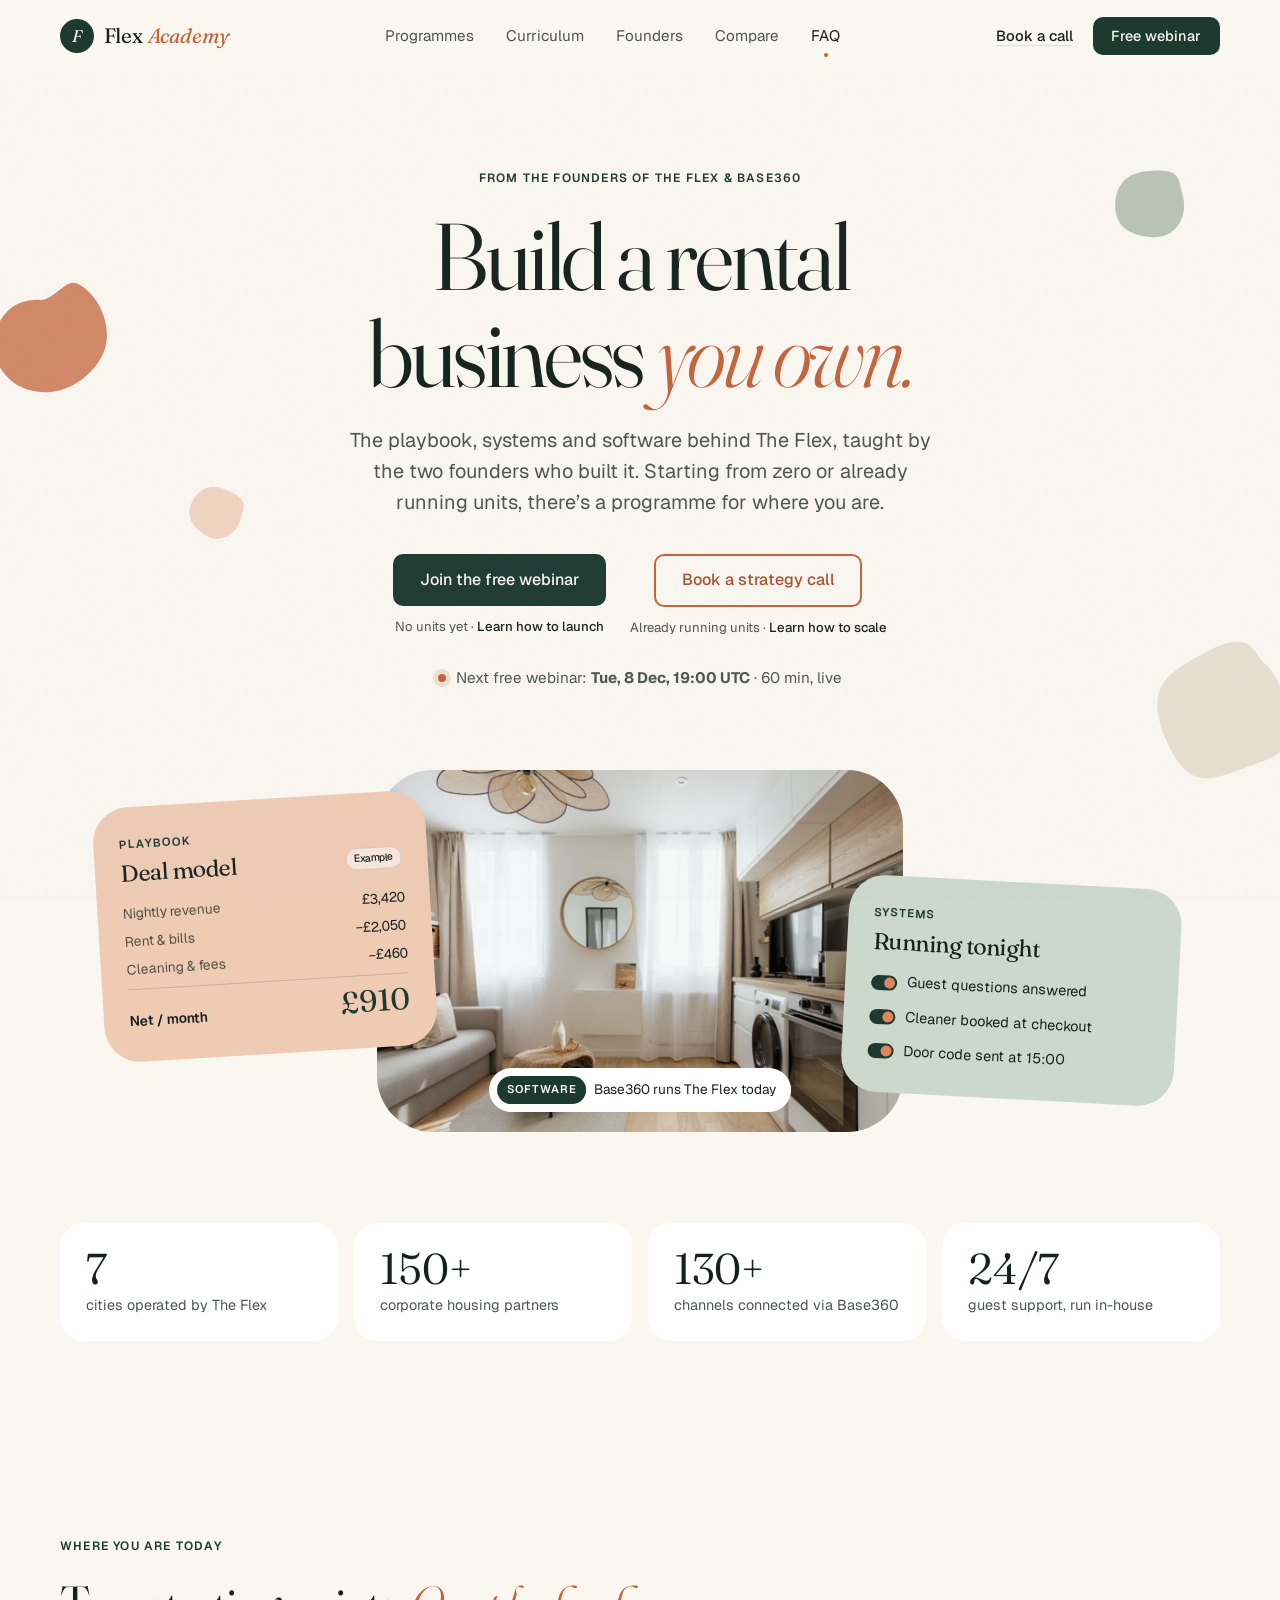
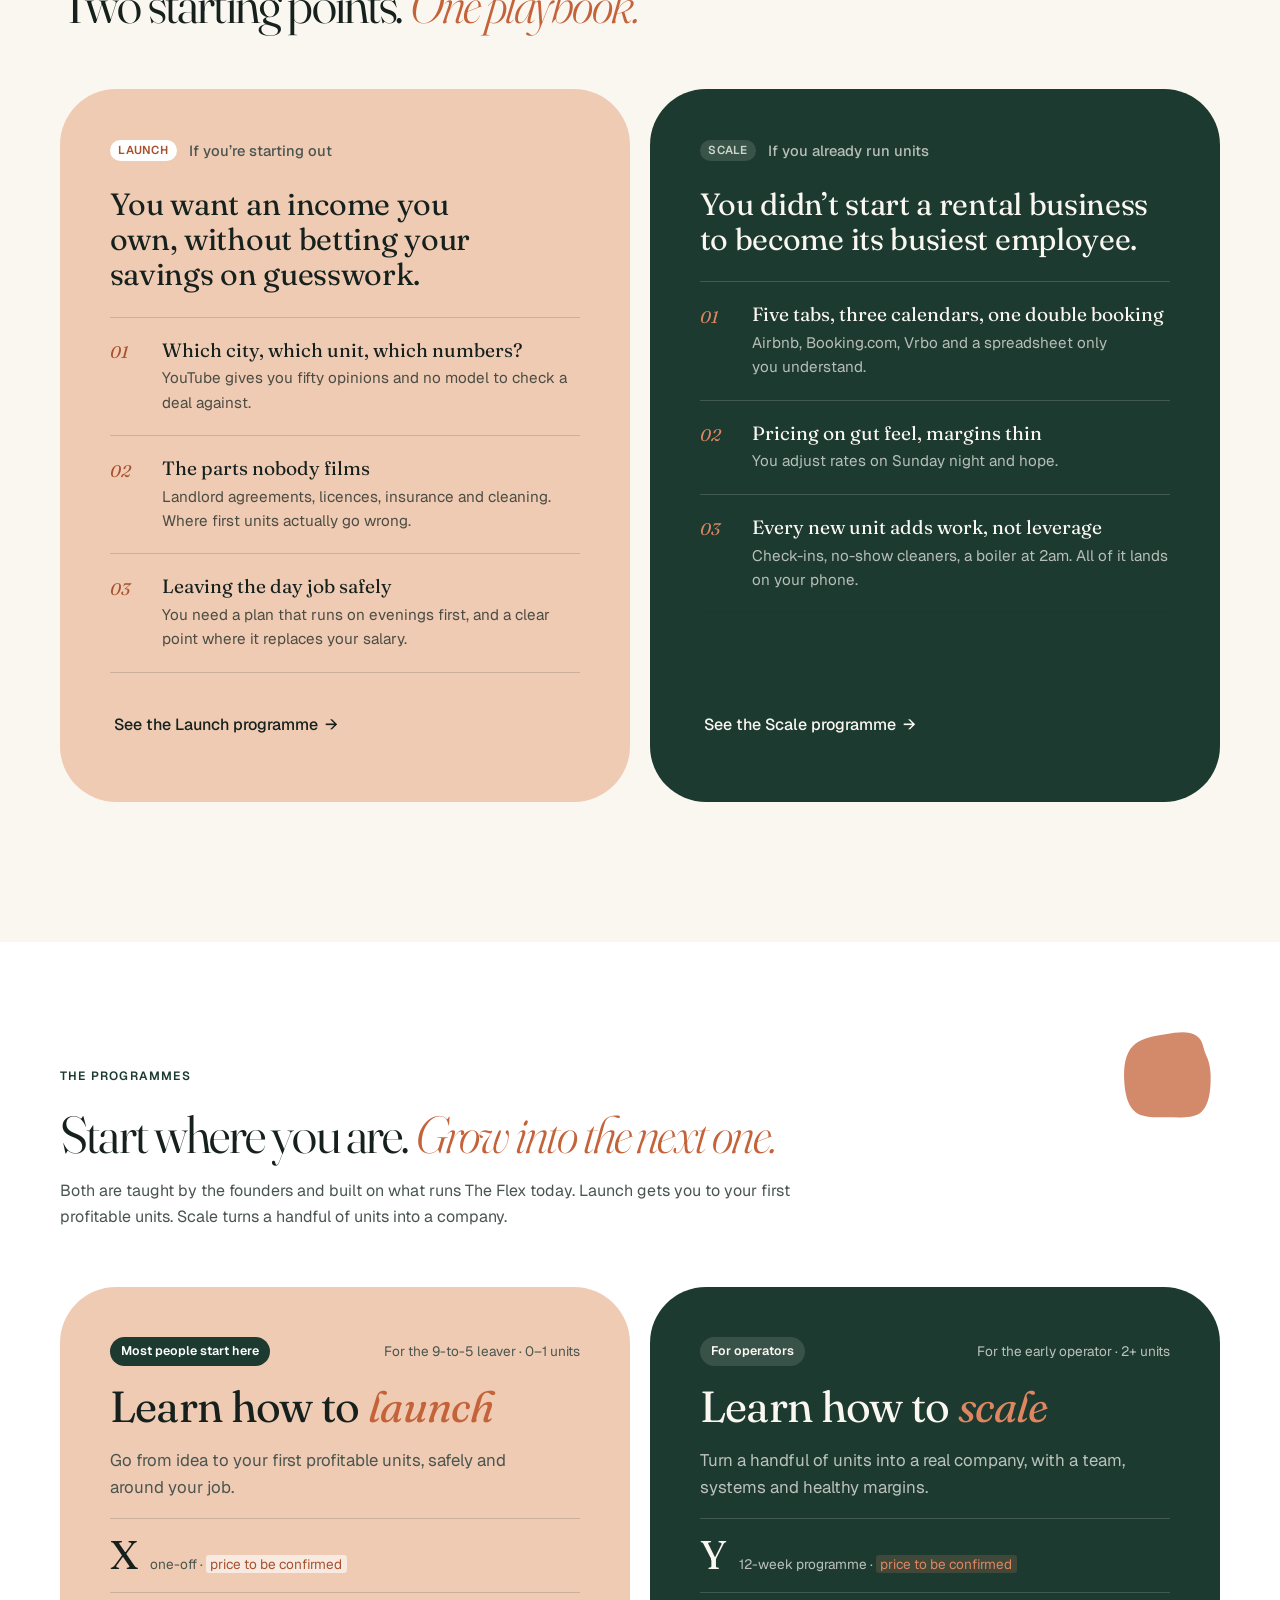
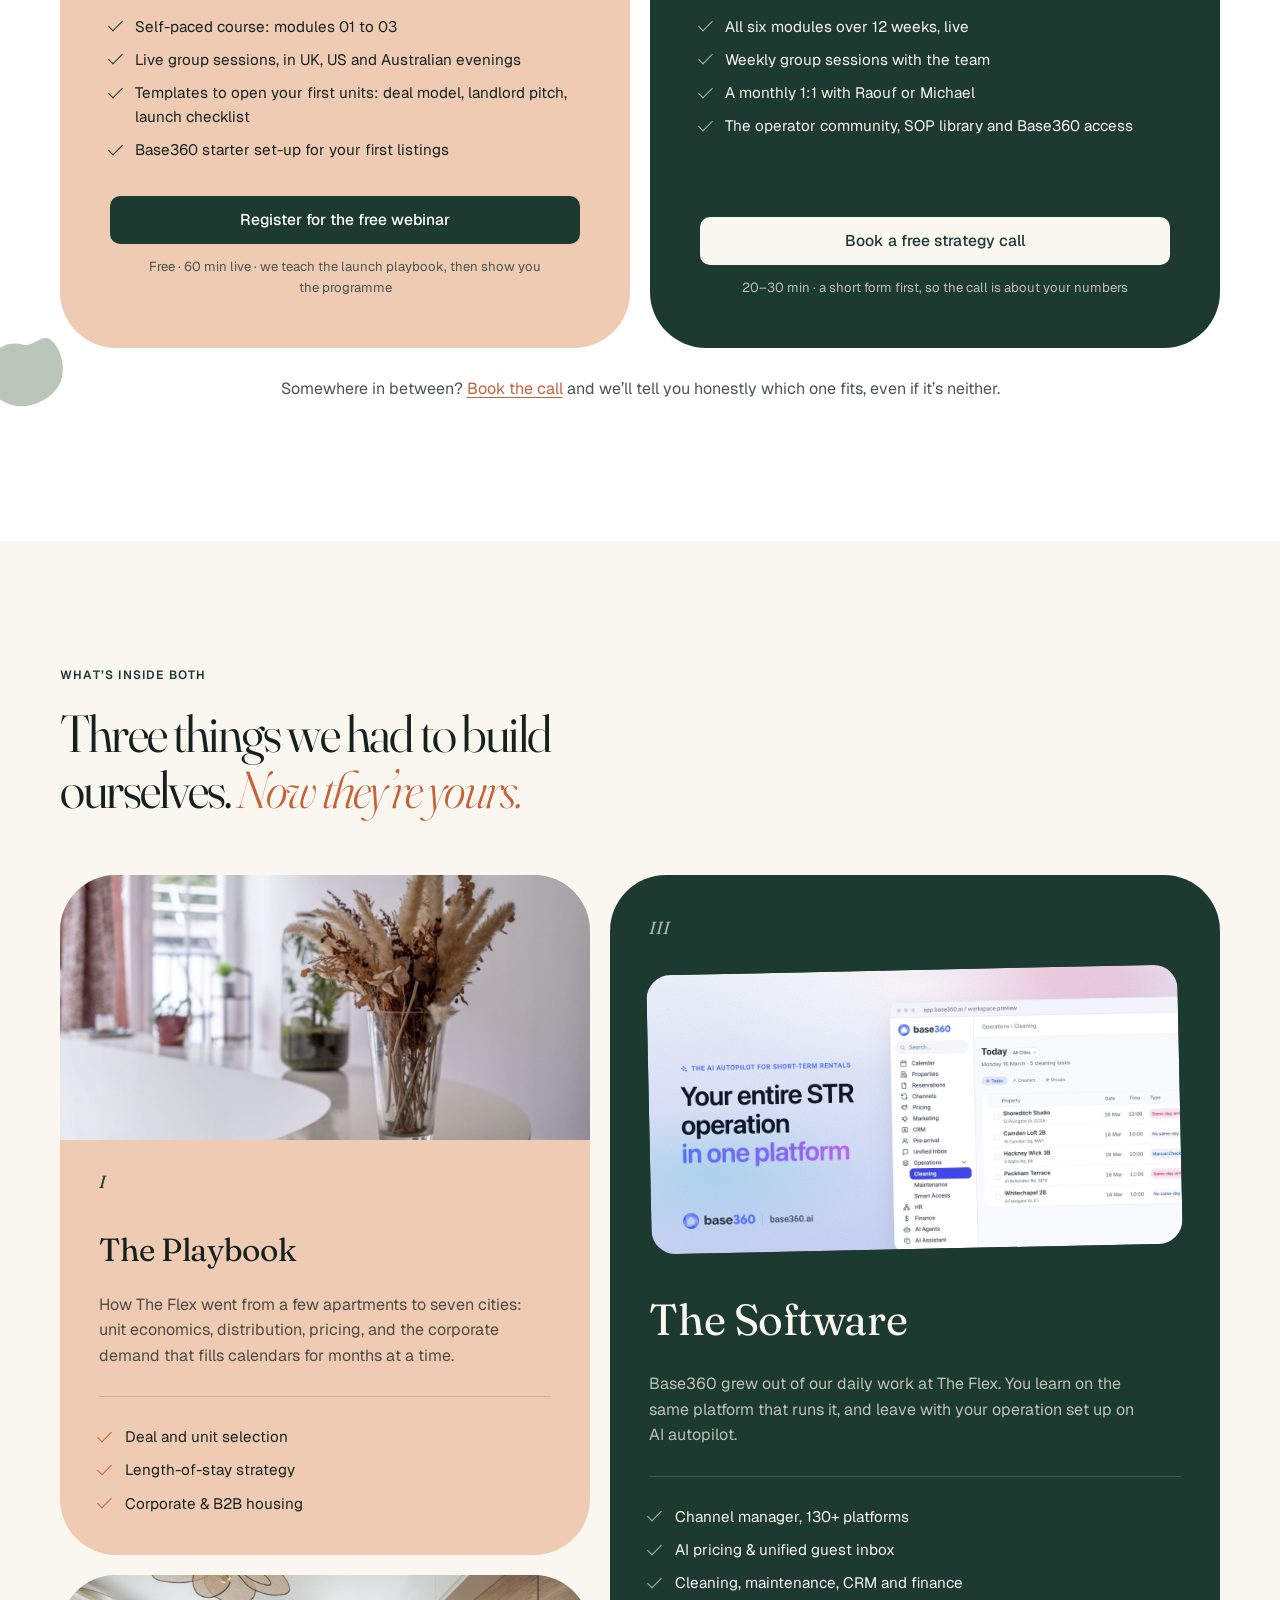
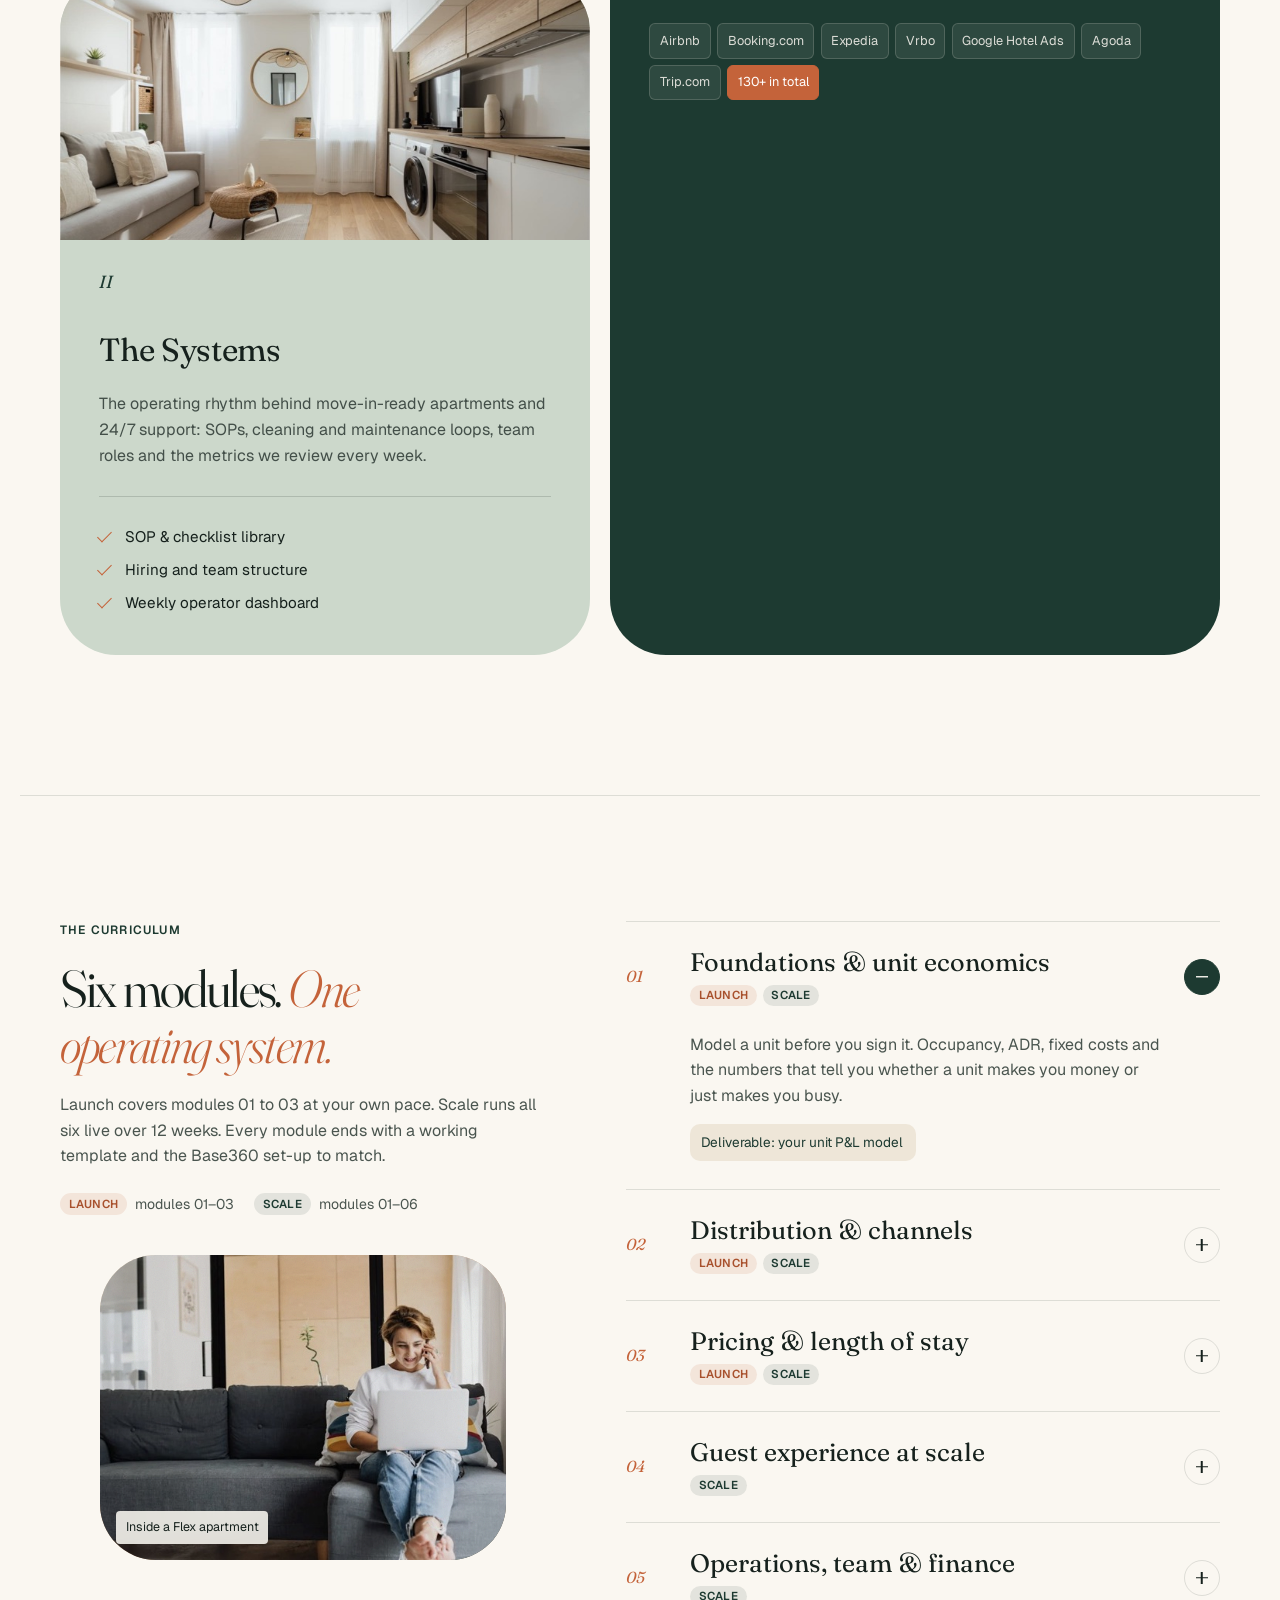
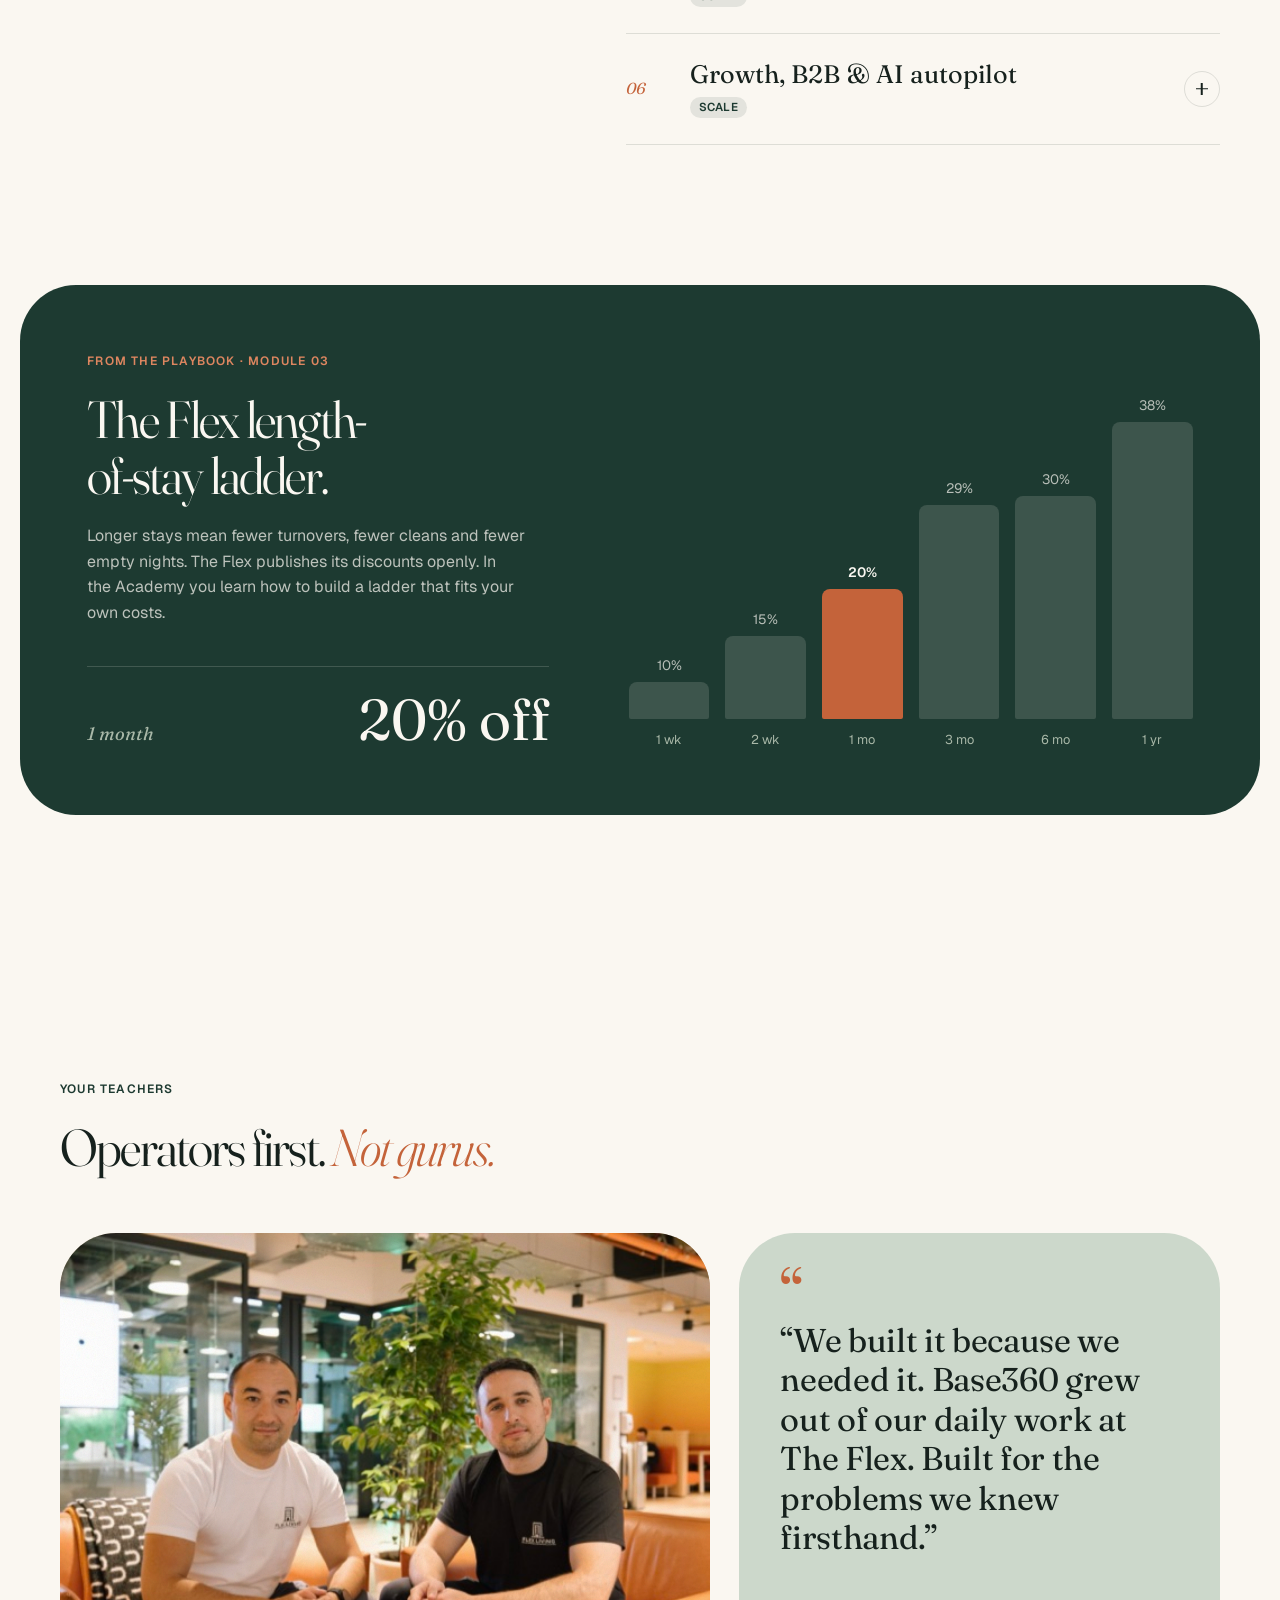
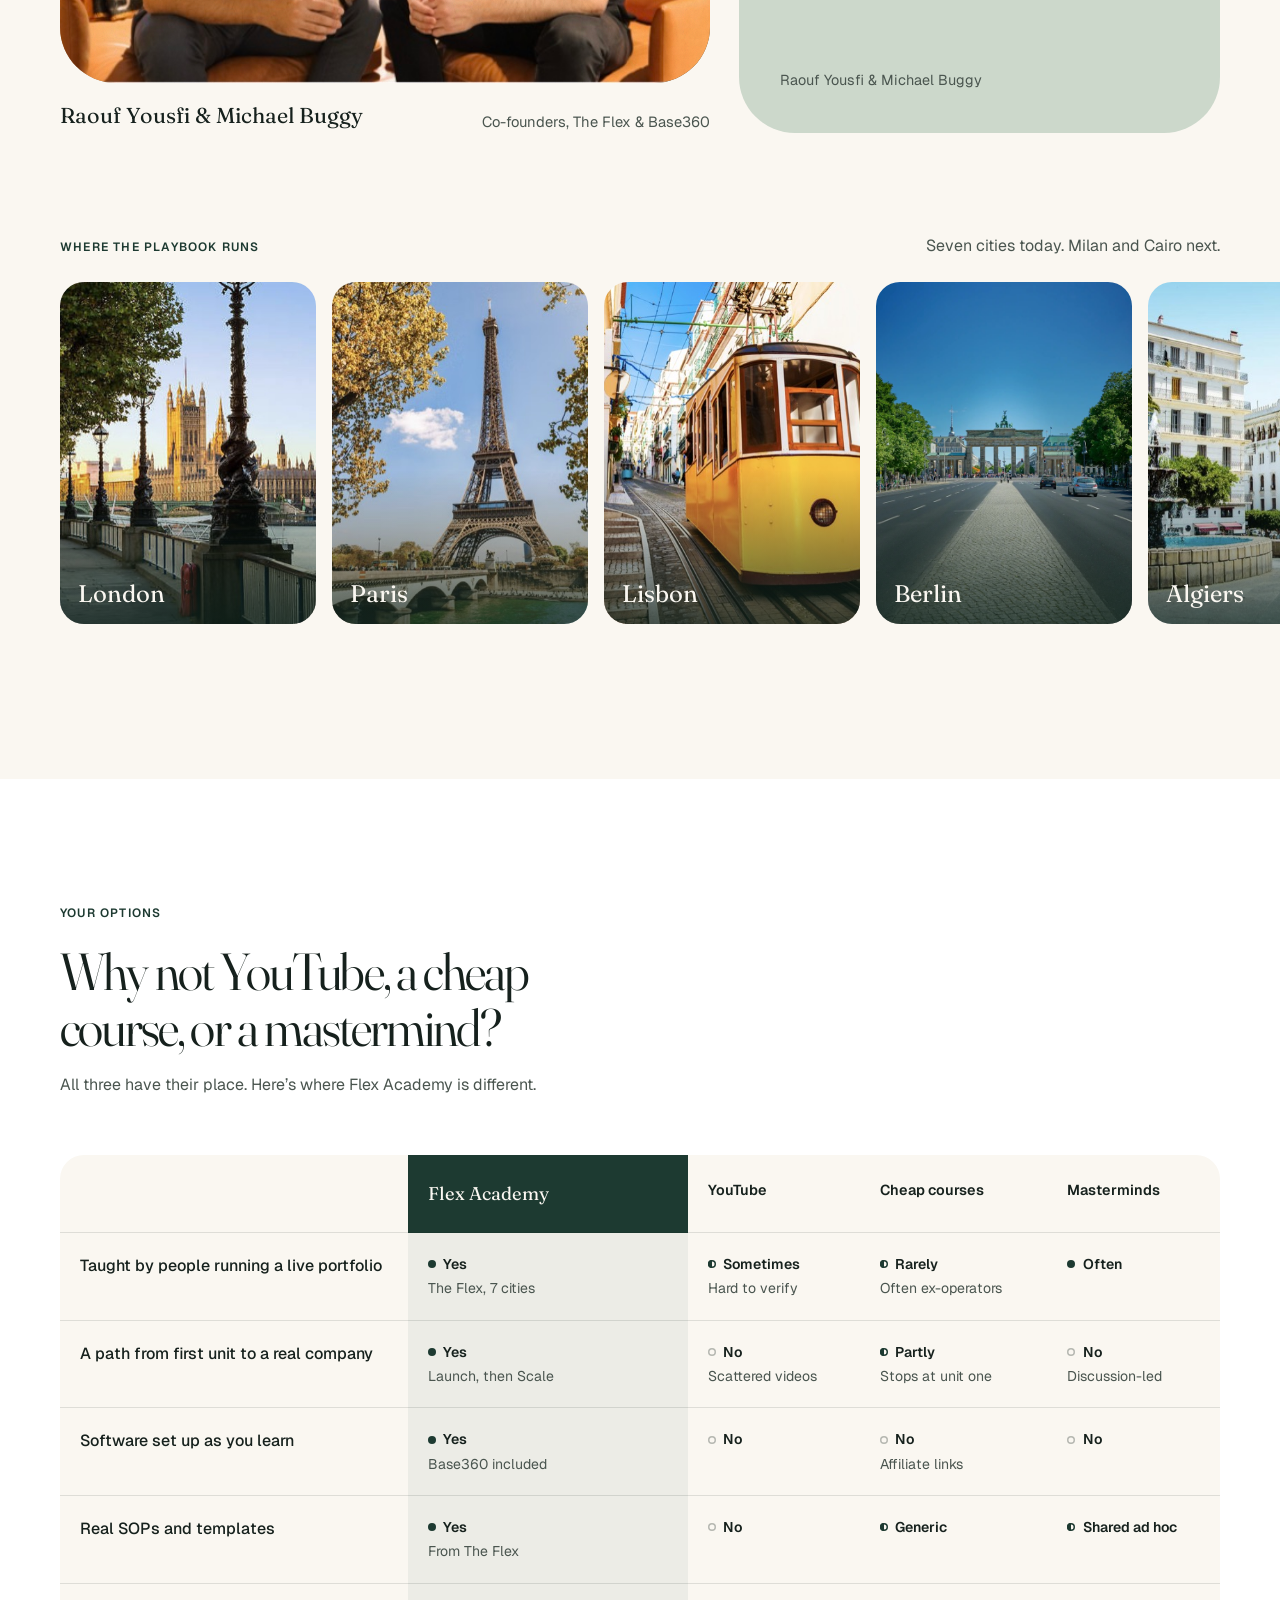
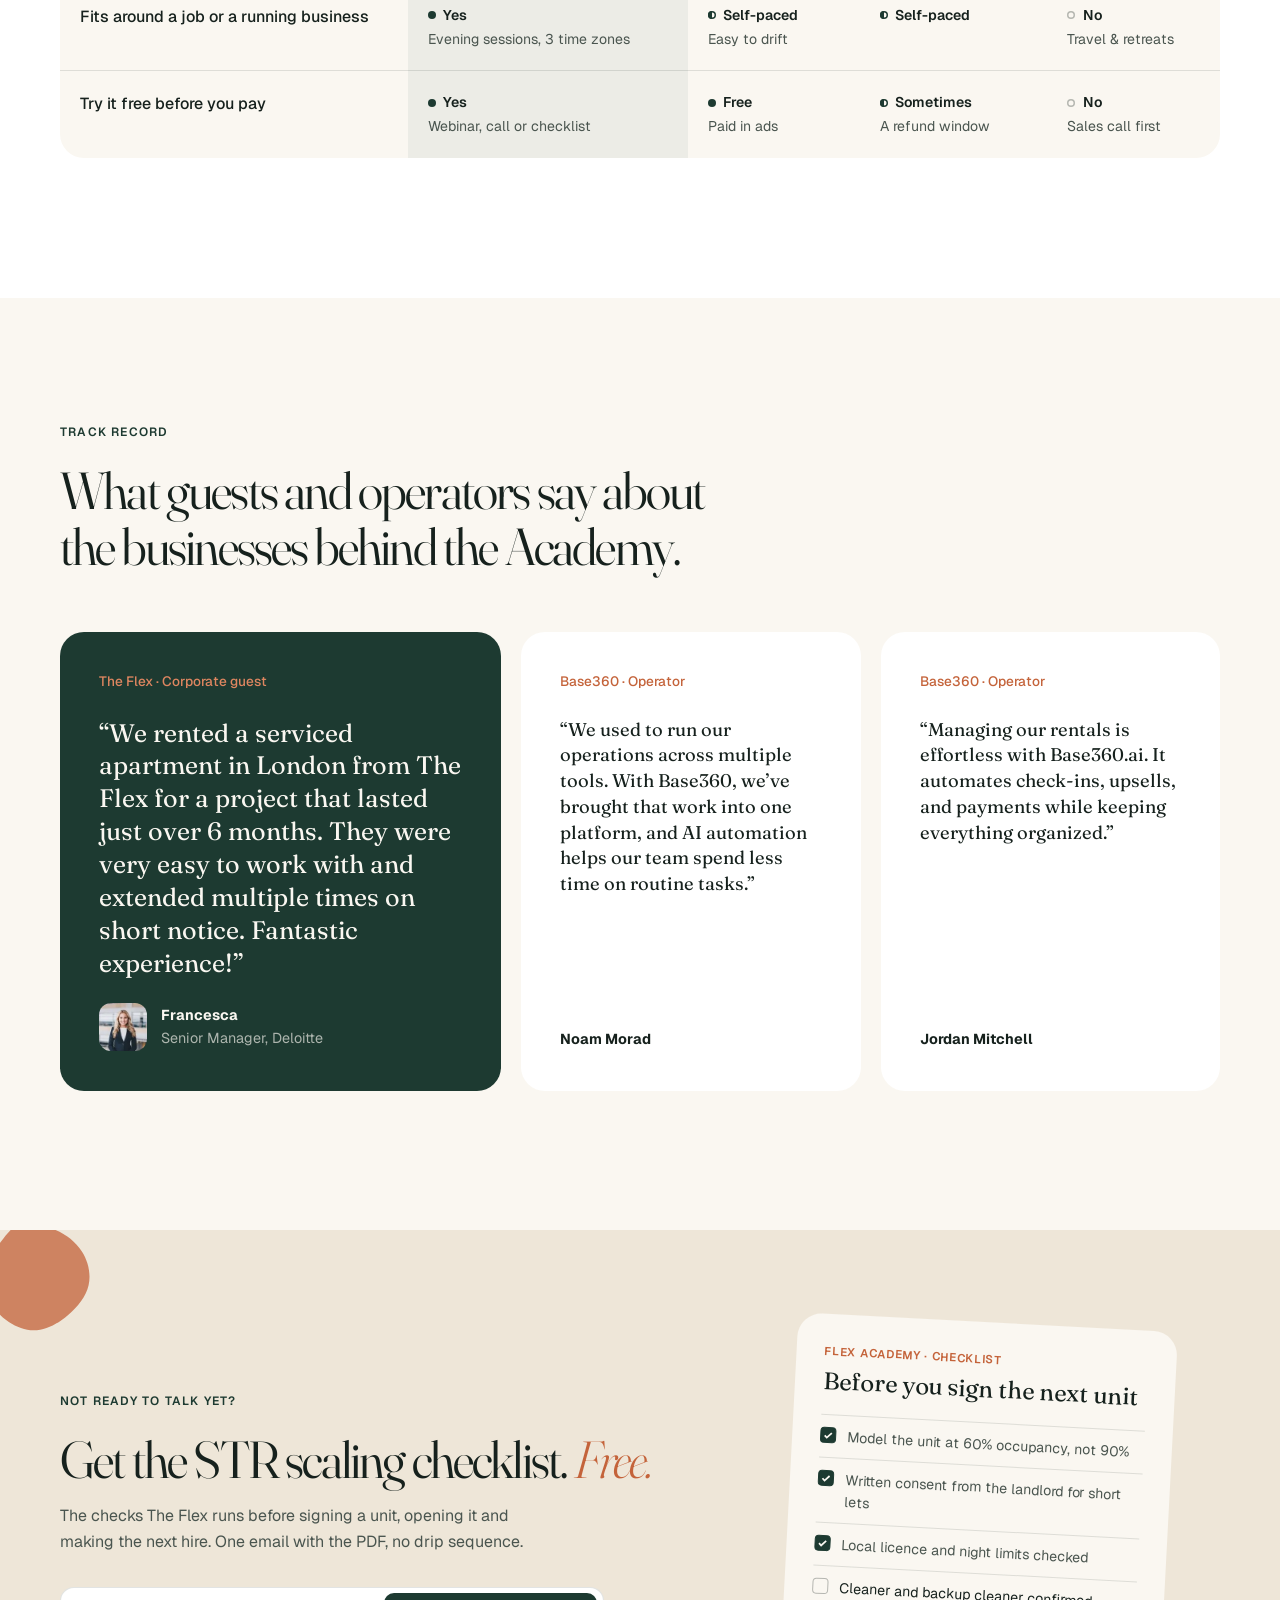
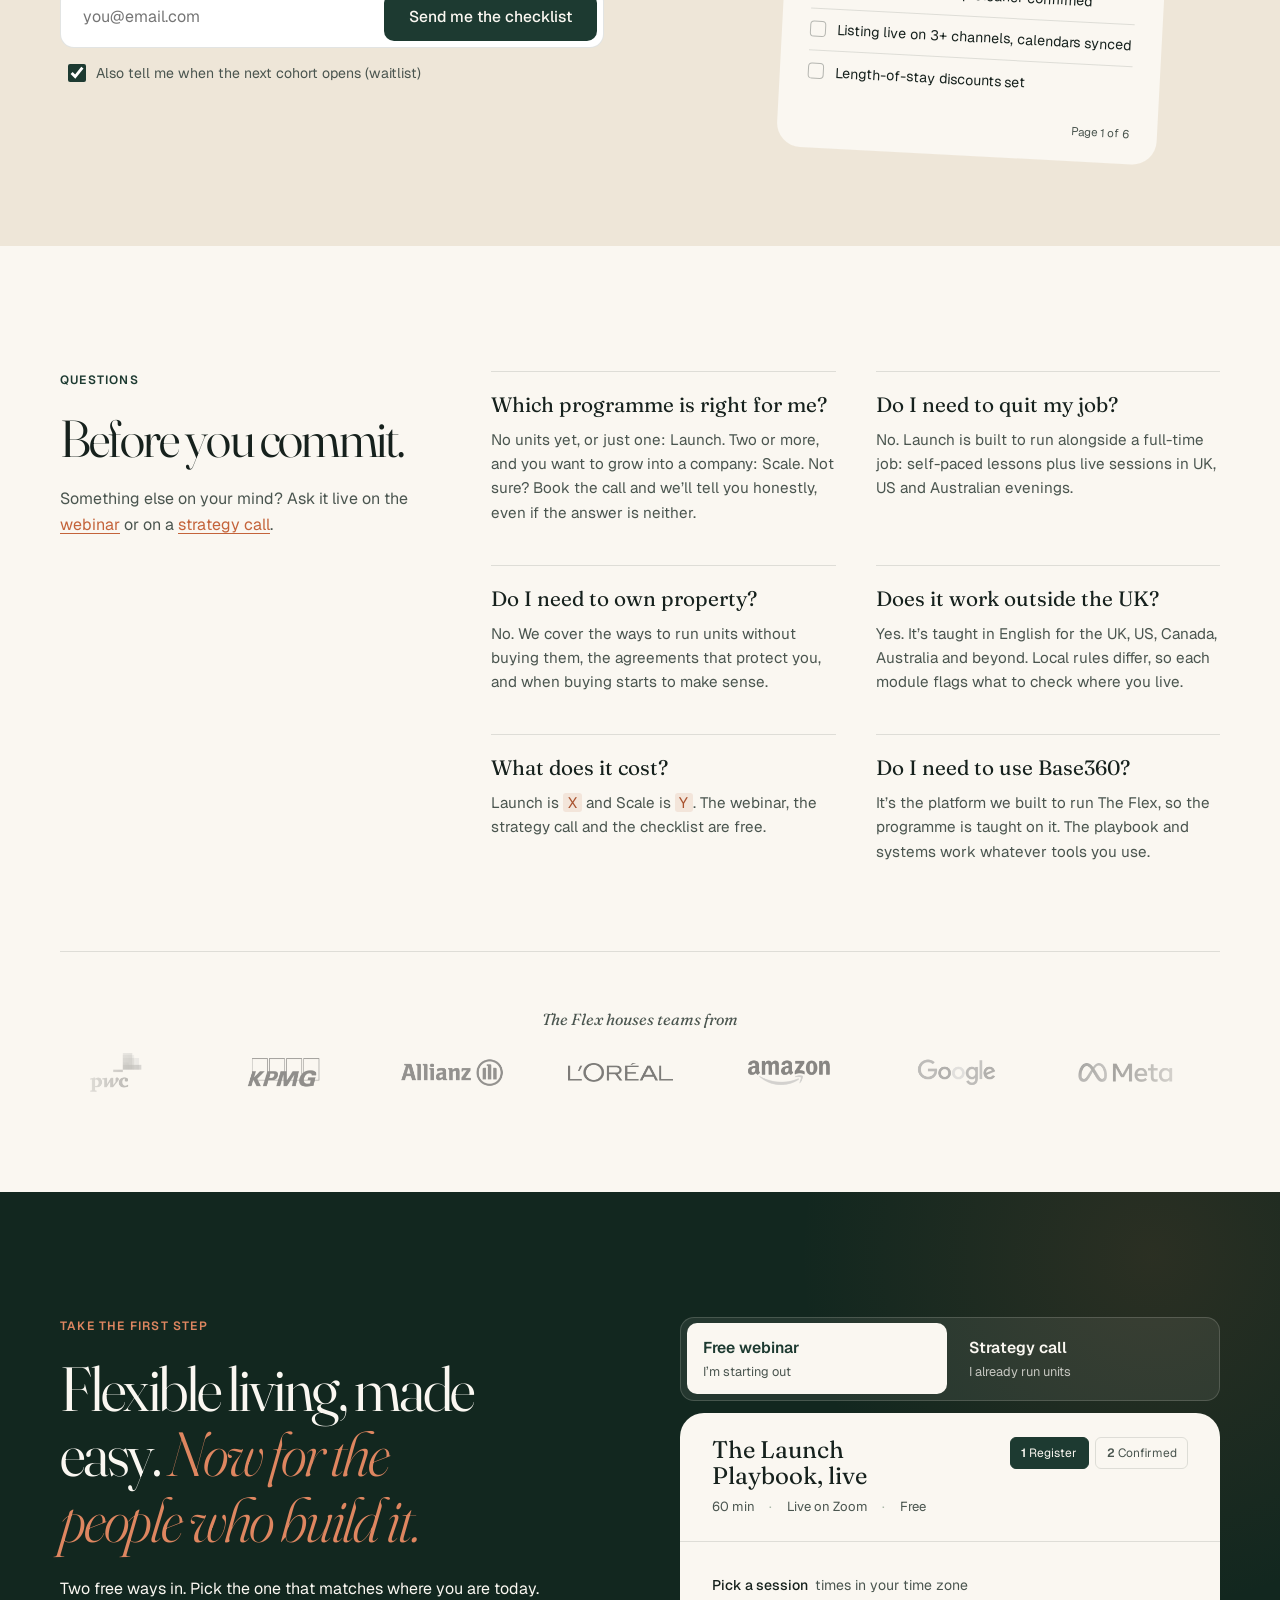
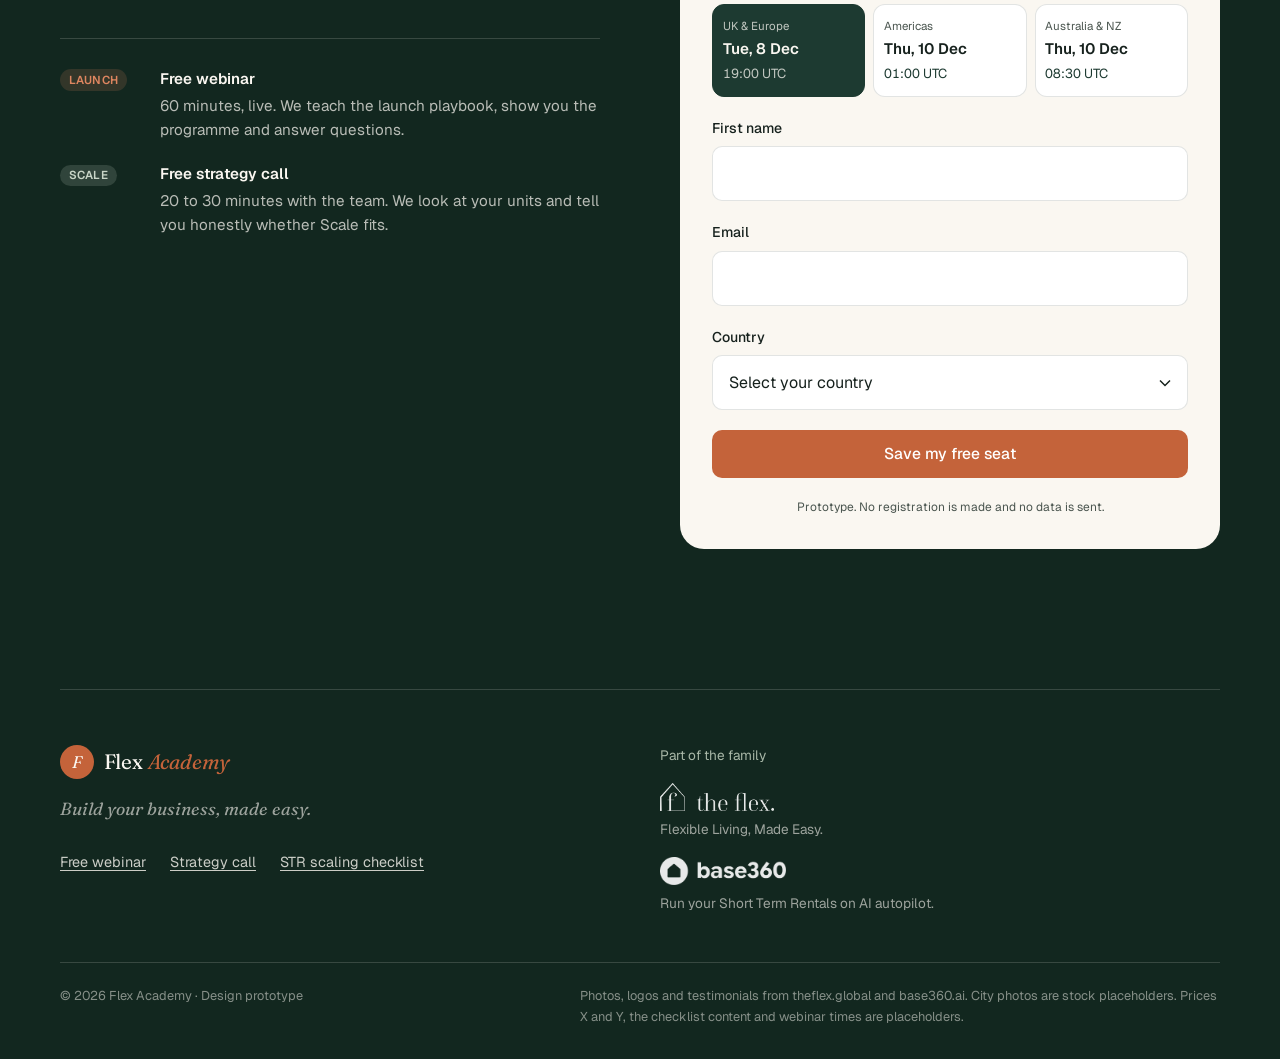
==== v2/index.html @ 09e66b1f "Add v2: papercraft direction on the Flex palette Centred hero with blob shapes, flat colour cards an" ====
<!doctype html>
<html lang="en">
<head>
  <script>document.documentElement.classList.add("js")</script>
  <meta charset="utf-8">
  <meta name="viewport" content="width=device-width, initial-scale=1">
  <title>Flex Academy — Build a rental business you own (v2)</title>
  <meta name="description" content="Flex Academy teaches you to launch and scale a short-term rental company with the playbook, systems and software behind The Flex. From founders Raouf Yousfi and Michael Buggy.">
  <meta name="theme-color" content="#1D3A31">
  <meta property="og:type" content="website">
  <meta property="og:title" content="Flex Academy — Build a rental business you own">
  <meta property="og:description" content="Two programmes: learn how to launch your first units, or learn how to scale a handful into a real company. Taught by the founders of The Flex and Base360.">
  <meta name="twitter:card" content="summary_large_image">
  <link rel="icon" href="data:image/svg+xml,%3Csvg xmlns='http://www.w3.org/2000/svg' viewBox='0 0 64 64'%3E%3Ccircle cx='32' cy='32' r='32' fill='%231D3A31'/%3E%3Ctext x='32' y='44' text-anchor='middle' font-family='Georgia,serif' font-style='italic' font-size='36' fill='%23FAF7F1'%3EF%3C/text%3E%3C/svg%3E">
  <link rel="preconnect" href="https://fonts.googleapis.com">
  <link rel="preconnect" href="https://fonts.gstatic.com" crossorigin>
  <link href="https://fonts.googleapis.com/css2?family=Fraunces:ital,opsz,wght@0,9..144,300..600;1,9..144,300..500&family=Geist:wght@400;500;600&display=swap" rel="stylesheet">
  <link rel="stylesheet" href="../styles.css">
  <link rel="stylesheet" href="v2.css">
</head>
<body class="v2">
<a class="skip-link" href="#main">Skip to content</a>

<!-- ============ NAV ============ -->
<header class="nav" data-nav>
  <div class="container nav__inner">
    <a href="#main" class="wordmark" aria-label="Flex Academy home">
      <span class="wordmark__mark" aria-hidden="true">F</span>
      <span>Flex <em>Academy</em></span>
    </a>
    <nav class="nav__links" id="nav-links" aria-label="Primary">
      <a href="#programmes">Programmes</a>
      <a href="#curriculum">Curriculum</a>
      <a href="#founders">Founders</a>
      <a href="#compare">Compare</a>
      <a href="#faq">FAQ</a>
      <span class="nav__cta-mobile">
        <a href="#join" class="btn btn--accent" data-open="webinar">Join the free webinar</a>
        <a href="#join" class="btn btn--ghost" data-open="call">Book a strategy call</a>
      </span>
    </nav>
    <div class="nav__cta">
      <a href="#join" class="nav__call" data-open="call">Book a call</a>
      <a href="#join" class="btn btn--primary btn--sm" data-open="webinar">Free webinar</a>
    </div>
    <button class="nav__toggle" aria-expanded="false" aria-controls="nav-links" data-nav-toggle>
      <span class="sr-only">Menu</span><span></span><span></span>
    </button>
  </div>
</header>

<main id="main">

<!-- ============ HERO (v2: centred, papercraft) ============ -->
<section class="hero hero--v2">
  <svg class="blob blob--clay blob--h1" viewBox="-100 -100 200 200" aria-hidden="true" focusable="false"><path d="M47.1,-61.2C59.9,-52.5,68.1,-36.6,71.6,-20.1C75.1,-3.6,73.9,13.5,66.9,27.6C59.9,41.7,47.1,52.8,32.6,60.4C18.1,68,1.9,72.1,-14.9,70.2C-31.7,68.3,-49.1,60.4,-60.6,47.2C-72.1,34,-77.7,15.5,-75.4,-1.6C-73.1,-18.7,-62.9,-34.4,-49.8,-43.3C-36.7,-52.2,-20.7,-54.3,-3.6,-49.9C13.5,-45.5,34.3,-69.9,47.1,-61.2Z"/></svg>
  <svg class="blob blob--sage blob--h2" viewBox="-100 -100 200 200" aria-hidden="true" focusable="false"><path d="M39.9,-47.9C51.3,-37.4,59.8,-24.2,63.1,-9.3C66.4,5.6,64.5,22.2,56.3,34.9C48.1,47.6,33.6,56.4,17.6,62.3C1.6,68.2,-15.9,71.2,-31.1,65.6C-46.3,60,-59.2,45.8,-66.2,29.3C-73.2,12.8,-74.3,-6,-67.6,-21.1C-60.9,-36.2,-46.4,-47.6,-31.7,-57.3C-17,-67,-2.1,-75,10.8,-72.2C23.7,-69.4,28.5,-58.4,39.9,-47.9Z"/></svg>
  <svg class="blob blob--sand blob--h3" viewBox="-100 -100 200 200" aria-hidden="true" focusable="false"><path d="M36.4,-44.8C46.2,-35.1,52.1,-22.2,56.4,-7.4C60.7,7.4,63.4,24.1,56.3,34.8C49.2,45.5,32.3,50.2,15.6,56.2C-1.1,62.2,-17.6,69.5,-30.9,65.1C-44.2,60.7,-54.3,44.6,-61.4,27.5C-68.5,10.4,-72.6,-7.7,-66.4,-21.5C-60.2,-35.3,-43.7,-44.8,-28.5,-53.3C-13.3,-61.8,0.6,-69.3,13.1,-66.6C25.6,-63.9,26.6,-54.5,36.4,-44.8Z"/></svg>
  <svg class="blob blob--cream blob--h4" viewBox="-100 -100 200 200" aria-hidden="true" focusable="false"><path d="M39.9,-47.9C51.3,-37.4,59.8,-24.2,63.1,-9.3C66.4,5.6,64.5,22.2,56.3,34.9C48.1,47.6,33.6,56.4,17.6,62.3C1.6,68.2,-15.9,71.2,-31.1,65.6C-46.3,60,-59.2,45.8,-66.2,29.3C-73.2,12.8,-74.3,-6,-67.6,-21.1C-60.9,-36.2,-46.4,-47.6,-31.7,-57.3C-17,-67,-2.1,-75,10.8,-72.2C23.7,-69.4,28.5,-58.4,39.9,-47.9Z"/></svg>

  <div class="container hero__center">
    <p class="eyebrow reveal">From the founders of The Flex &amp; Base360</p>
    <h1 class="display reveal">Build a rental business <em>you own.</em></h1>
    <p class="lede reveal">The playbook, systems and software behind The Flex, taught by the two founders who built it. Starting from zero or already running units, there’s a programme for where you are.</p>

    <div class="choices reveal" data-paths>
      <div class="choice">
        <a href="#join" class="btn btn--primary" data-open="webinar">Join the free webinar</a>
        <span class="choice__who">No units yet · <strong>Learn how to launch</strong></span>
      </div>
      <div class="choice">
        <a href="#join" class="btn btn--outline" data-open="call">Book a strategy call</a>
        <span class="choice__who">Already running units · <strong>Learn how to scale</strong></span>
      </div>
    </div>
    <p class="hero__fit reveal"><span class="dot" aria-hidden="true"></span><span>Next free webinar: <strong data-webinar-next>this week</strong> · 60 min, live</span></p>
  </div>

  <div class="container">
    <figure class="showcase reveal">
      <div class="showcase__card showcase__card--clay">
        <p class="showcase__label">Playbook</p>
        <p class="showcase__title">Deal model <span class="kit__example">Example</span></p>
        <dl class="deal">
          <div><dt>Nightly revenue</dt><dd>£3,420</dd></div>
          <div><dt>Rent &amp; bills</dt><dd>−£2,050</dd></div>
          <div><dt>Cleaning &amp; fees</dt><dd>−£460</dd></div>
          <div class="deal__net"><dt>Net / month</dt><dd>£910</dd></div>
        </dl>
      </div>

      <div class="showcase__photo">
        <img src="../assets/img/photos/move-in-ready.jpg" alt="A bright, fully furnished studio: sofa, rattan lamp, oak floor and fitted kitchen" width="720" height="393" fetchpriority="high">
        <span class="showcase__chip"><b>Software</b> Base360 runs The Flex today</span>
      </div>

      <div class="showcase__card showcase__card--sage">
        <p class="showcase__label">Systems</p>
        <p class="showcase__title">Running tonight</p>
        <ul class="ops">
          <li><span class="ops__on" aria-hidden="true"></span>Guest questions answered</li>
          <li><span class="ops__on" aria-hidden="true"></span>Cleaner booked at checkout</li>
          <li><span class="ops__on" aria-hidden="true"></span>Door code sent at 15:00</li>
        </ul>
      </div>
    </figure>

    <ul class="stats reveal" aria-label="The Flex and Base360 in numbers">
      <li><strong>7</strong><span>cities operated by The Flex</span></li>
      <li><strong>150+</strong><span>corporate housing partners</span></li>
      <li><strong>130+</strong><span>channels connected via Base360</span></li>
      <li><strong>24/7</strong><span>guest support, run in-house</span></li>
    </ul>
  </div>
</section>

<!-- ============ TWO STARTING POINTS ============ -->
<section class="section stages-section" id="why">
  <div class="container">
    <div class="section__head">
      <p class="eyebrow">Where you are today</p>
      <h2 class="h2 reveal">Two starting points. <em>One playbook.</em></h2>
    </div>
    <div class="stages">
      <article class="stage reveal">
        <p class="stage__label"><span class="tag tag--clay">Launch</span>If you’re starting out</p>
        <h3 class="stage__title">You want an income you own, without betting your savings on guesswork.</h3>
        <ol class="pains">
          <li class="pain">
            <span class="pain__num">01</span>
            <div>
              <h4>Which city, which unit, which numbers?</h4>
              <p>YouTube gives you fifty opinions and no model to check a deal against.</p>
            </div>
          </li>
          <li class="pain">
            <span class="pain__num">02</span>
            <div>
              <h4>The parts nobody films</h4>
              <p>Landlord agreements, licences, insurance and cleaning. Where first units actually go wrong.</p>
            </div>
          </li>
          <li class="pain">
            <span class="pain__num">03</span>
            <div>
              <h4>Leaving the day job safely</h4>
              <p>You need a plan that runs on evenings first, and a clear point where it replaces your salary.</p>
            </div>
          </li>
        </ol>
        <a href="#programmes" class="text-link">See the Launch programme <span aria-hidden="true">→</span></a>
      </article>

      <article class="stage stage--dark reveal">
        <p class="stage__label"><span class="tag tag--sage">Scale</span>If you already run units</p>
        <h3 class="stage__title">You didn’t start a rental business to become its busiest employee.</h3>
        <ol class="pains">
          <li class="pain">
            <span class="pain__num">01</span>
            <div>
              <h4>Five tabs, three calendars, one double booking</h4>
              <p>Airbnb, Booking.com, Vrbo and a spreadsheet only you understand.</p>
            </div>
          </li>
          <li class="pain">
            <span class="pain__num">02</span>
            <div>
              <h4>Pricing on gut feel, margins thin</h4>
              <p>You adjust rates on Sunday night and hope.</p>
            </div>
          </li>
          <li class="pain">
            <span class="pain__num">03</span>
            <div>
              <h4>Every new unit adds work, not leverage</h4>
              <p>Check-ins, no-show cleaners, a boiler at 2am. All of it lands on your phone.</p>
            </div>
          </li>
        </ol>
        <a href="#programmes" class="text-link text-link--light">See the Scale programme <span aria-hidden="true">→</span></a>
      </article>
    </div>
  </div>
</section>

<!-- ============ PROGRAMMES ============ -->
<section class="section programmes" id="programmes">
  <svg class="blob blob--clay blob--p1" viewBox="-100 -100 200 200" aria-hidden="true" focusable="false"><path d="M36.4,-44.8C46.2,-35.1,52.1,-22.2,56.4,-7.4C60.7,7.4,63.4,24.1,56.3,34.8C49.2,45.5,32.3,50.2,15.6,56.2C-1.1,62.2,-17.6,69.5,-30.9,65.1C-44.2,60.7,-54.3,44.6,-61.4,27.5C-68.5,10.4,-72.6,-7.7,-66.4,-21.5C-60.2,-35.3,-43.7,-44.8,-28.5,-53.3C-13.3,-61.8,0.6,-69.3,13.1,-66.6C25.6,-63.9,26.6,-54.5,36.4,-44.8Z"/></svg>
  <svg class="blob blob--sage blob--p2" viewBox="-100 -100 200 200" aria-hidden="true" focusable="false"><path d="M47.1,-61.2C59.9,-52.5,68.1,-36.6,71.6,-20.1C75.1,-3.6,73.9,13.5,66.9,27.6C59.9,41.7,47.1,52.8,32.6,60.4C18.1,68,1.9,72.1,-14.9,70.2C-31.7,68.3,-49.1,60.4,-60.6,47.2C-72.1,34,-77.7,15.5,-75.4,-1.6C-73.1,-18.7,-62.9,-34.4,-49.8,-43.3C-36.7,-52.2,-20.7,-54.3,-3.6,-49.9C13.5,-45.5,34.3,-69.9,47.1,-61.2Z"/></svg>
  <div class="container">
    <div class="section__head">
      <p class="eyebrow">The programmes</p>
      <h2 class="h2 reveal">Start where you are. <em>Grow into the next one.</em></h2>
      <p class="muted reveal">Both are taught by the founders and built on what runs The Flex today. Launch gets you to your first profitable units. Scale turns a handful of units into a company.</p>
    </div>

    <div class="offers">
      <article class="offer offer--lead reveal">
        <header class="offer__head">
          <span class="offer__badge">Most people start here</span>
          <p class="offer__for">For the 9-to-5 leaver · 0–1 units</p>
        </header>
        <h3 class="offer__name">Learn how to <em>launch</em></h3>
        <p class="offer__desc">Go from idea to your first profitable units, safely and around your job.</p>
        <p class="offer__price"><span class="price">X</span><span class="price__note">one-off · <span class="placeholder">price to be confirmed</span></span></p>
        <ul class="ticks">
          <li>Self-paced course: modules 01 to 03</li>
          <li>Live group sessions, in UK, US and Australian evenings</li>
          <li>Templates to open your first units: deal model, landlord pitch, launch checklist</li>
          <li>Base360 starter set-up for your first listings</li>
        </ul>
        <div class="offer__cta">
          <a href="#join" class="btn btn--accent btn--block" data-open="webinar">Register for the free webinar</a>
          <p class="offer__note">Free · 60 min live · we teach the launch playbook, then show you the programme</p>
        </div>
      </article>

      <article class="offer offer--dark reveal">
        <header class="offer__head">
          <span class="offer__badge offer__badge--light">For operators</span>
          <p class="offer__for">For the early operator · 2+ units</p>
        </header>
        <h3 class="offer__name">Learn how to <em>scale</em></h3>
        <p class="offer__desc">Turn a handful of units into a real company, with a team, systems and healthy margins.</p>
        <p class="offer__price"><span class="price">Y</span><span class="price__note">12-week programme · <span class="placeholder">price to be confirmed</span></span></p>
        <ul class="ticks">
          <li>All six modules over 12 weeks, live</li>
          <li>Weekly group sessions with the team</li>
          <li>A monthly 1:1 with Raouf or Michael</li>
          <li>The operator community, SOP library and Base360 access</li>
        </ul>
        <div class="offer__cta">
          <a href="#join" class="btn btn--paper btn--block" data-open="call">Book a free strategy call</a>
          <p class="offer__note">20–30 min · a short form first, so the call is about your numbers</p>
        </div>
      </article>
    </div>
    <p class="offers__foot reveal">Somewhere in between? <a href="#join" class="link" data-open="call">Book the call</a> and we’ll tell you honestly which one fits, even if it’s neither.</p>
  </div>
</section>

<!-- ============ PILLARS ============ -->
<section class="section pillars">
  <div class="container">
    <div class="section__head">
      <p class="eyebrow">What’s inside both</p>
      <h2 class="h2 reveal">Three things we had to build ourselves. <em>Now they’re yours.</em></h2>
    </div>
    <div class="pillars__grid">
      <article class="pillar reveal">
        <img class="pillar__media" src="../assets/img/photos/curated-spaces.jpg" alt="Curated interior detail in a Flex apartment" loading="lazy" width="720" height="393">
        <span class="pillar__index">I</span>
        <h3>The Playbook</h3>
        <p>How The Flex went from a few apartments to seven cities: unit economics, distribution, pricing, and the corporate demand that fills calendars for months at a time.</p>
        <ul class="ticks">
          <li>Deal and unit selection</li>
          <li>Length-of-stay strategy</li>
          <li>Corporate &amp; B2B housing</li>
        </ul>
      </article>
      <article class="pillar reveal">
        <img class="pillar__media" src="../assets/img/photos/move-in-ready.jpg" alt="Move-in-ready living room and kitchen in a Flex apartment" loading="lazy" width="720" height="393">
        <span class="pillar__index">II</span>
        <h3>The Systems</h3>
        <p>The operating rhythm behind move-in-ready apartments and 24/7 support: SOPs, cleaning and maintenance loops, team roles and the metrics we review every week.</p>
        <ul class="ticks">
          <li>SOP &amp; checklist library</li>
          <li>Hiring and team structure</li>
          <li>Weekly operator dashboard</li>
        </ul>
      </article>
      <article class="pillar pillar--dark reveal">
        <span class="pillar__index">III</span>
        <figure class="pillar__screen"><img src="../assets/img/photos/base360-dashboard.jpg" alt="Base360 dashboard: your entire STR operation in one platform" loading="lazy" width="1200" height="630"></figure>
        <h3>The Software</h3>
        <p>Base360 grew out of our daily work at The Flex. You learn on the same platform that runs it, and leave with your operation set up on AI autopilot.</p>
        <ul class="ticks">
          <li>Channel manager, 130+ platforms</li>
          <li>AI pricing &amp; unified guest inbox</li>
          <li>Cleaning, maintenance, CRM and finance</li>
        </ul>
        <div class="channels" aria-label="Channels Base360 connects to">
          <span>Airbnb</span><span>Booking.com</span><span>Expedia</span><span>Vrbo</span>
          <span>Google Hotel Ads</span><span>Agoda</span><span>Trip.com</span><span class="channels__more">130+ in total</span>
        </div>
      </article>
    </div>
  </div>
</section>

<!-- ============ CURRICULUM ============ -->
<section class="section curriculum" id="curriculum">
  <div class="container curriculum__grid">
    <div class="curriculum__aside">
      <p class="eyebrow">The curriculum</p>
      <h2 class="h2 reveal">Six modules. <em>One operating system.</em></h2>
      <p class="muted reveal">Launch covers modules 01 to 03 at your own pace. Scale runs all six live over 12 weeks. Every module ends with a working template and the Base360 set-up to match.</p>
      <ul class="legend reveal" aria-label="Legend">
        <li><span class="tag tag--clay">Launch</span>modules 01–03</li>
        <li><span class="tag tag--forest">Scale</span>modules 01–06</li>
      </ul>
      <figure class="photo photo--portrait reveal">
        <img src="../assets/img/photos/support.jpg" alt="A guest working from the sofa of a Flex apartment" loading="lazy" width="720" height="393">
        <figcaption class="photo__tag">Inside a Flex apartment</figcaption>
      </figure>
    </div>

    <div class="modules" data-accordion>
      <details class="module" open>
        <summary>
          <span class="module__num">01</span>
          <span class="module__title">Foundations &amp; unit economics<span class="module__plans"><span class="tag tag--clay">Launch</span><span class="tag tag--forest">Scale</span></span></span>
          <span class="module__icon" aria-hidden="true"></span>
        </summary>
        <div class="module__body">
          <p>Model a unit before you sign it. Occupancy, ADR, fixed costs and the numbers that tell you whether a unit makes you money or just makes you busy.</p>
          <p class="module__tool">Deliverable: your unit P&amp;L model</p>
        </div>
      </details>
      <details class="module">
        <summary>
          <span class="module__num">02</span>
          <span class="module__title">Distribution &amp; channels<span class="module__plans"><span class="tag tag--clay">Launch</span><span class="tag tag--forest">Scale</span></span></span>
          <span class="module__icon" aria-hidden="true"></span>
        </summary>
        <div class="module__body">
          <p>Airbnb, Booking.com, Expedia, Vrbo, Google Hotel Ads, Agoda, Trip.com and your own direct site. Which to prioritise, and how to keep calendars in sync without thinking about it.</p>
          <p class="module__tool">In Base360: channel manager, direct booking website</p>
        </div>
      </details>
      <details class="module">
        <summary>
          <span class="module__num">03</span>
          <span class="module__title">Pricing &amp; length of stay<span class="module__plans"><span class="tag tag--clay">Launch</span><span class="tag tag--forest">Scale</span></span></span>
          <span class="module__icon" aria-hidden="true"></span>
        </summary>
        <div class="module__body">
          <p>Dynamic nightly pricing, plus the length-of-stay ladder The Flex uses to trade a little rate for a lot of occupancy. See the ladder below.</p>
          <p class="module__tool">In Base360: AI pricing</p>
        </div>
      </details>
      <details class="module">
        <summary>
          <span class="module__num">04</span>
          <span class="module__title">Guest experience at scale<span class="module__plans"><span class="tag tag--forest">Scale</span></span></span>
          <span class="module__icon" aria-hidden="true"></span>
        </summary>
        <div class="module__body">
          <p>Move-in-ready standards, check-in flows, upsells and a single inbox for every channel. How to offer 24/7 support without being on call yourself.</p>
          <p class="module__tool">In Base360: unified inbox, AI assistant &amp; knowledge base</p>
        </div>
      </details>
      <details class="module">
        <summary>
          <span class="module__num">05</span>
          <span class="module__title">Operations, team &amp; finance<span class="module__plans"><span class="tag tag--forest">Scale</span></span></span>
          <span class="module__icon" aria-hidden="true"></span>
        </summary>
        <div class="module__body">
          <p>Cleaning and maintenance loops, who to hire first, and the finance routine that keeps margins visible every month instead of every year.</p>
          <p class="module__tool">In Base360: cleaning &amp; maintenance, HR, finance</p>
        </div>
      </details>
      <details class="module">
        <summary>
          <span class="module__num">06</span>
          <span class="module__title">Growth, B2B &amp; AI autopilot<span class="module__plans"><span class="tag tag--forest">Scale</span></span></span>
          <span class="module__icon" aria-hidden="true"></span>
        </summary>
        <div class="module__body">
          <p>How The Flex built a corporate housing book with 150+ business partners, plus the marketing automation, CRM and AI agents that let a small team run a large portfolio.</p>
          <p class="module__tool">In Base360: marketing &amp; CRM, AI agents</p>
        </div>
      </details>
    </div>
  </div>
</section>

<!-- ============ LOS LADDER (case study) ============ -->
<section class="section ladder">
  <div class="container ladder__grid">
    <div class="ladder__copy">
      <p class="eyebrow eyebrow--light">From the playbook · Module 03</p>
      <h2 class="h2 reveal">The Flex length-of-stay ladder.</h2>
      <p class="reveal">Longer stays mean fewer turnovers, fewer cleans and fewer empty nights. The Flex publishes its discounts openly. In the Academy you learn how to build a ladder that fits your own costs.</p>
      <div class="ladder__readout" aria-live="polite">
        <span class="ladder__readout-label" data-ladder-label>1 month</span>
        <span class="ladder__readout-value"><span data-ladder-value>20</span>% off</span>
      </div>
    </div>
    <div class="ladder__chart" role="group" aria-label="Length-of-stay discounts at The Flex">
      <button class="bar" data-label="1 week" data-value="10"><span class="bar__fill"></span><span class="bar__val">10%</span><span class="bar__lbl">1 wk</span></button>
      <button class="bar" data-label="2 weeks" data-value="15"><span class="bar__fill"></span><span class="bar__val">15%</span><span class="bar__lbl">2 wk</span></button>
      <button class="bar is-active" data-label="1 month" data-value="20"><span class="bar__fill"></span><span class="bar__val">20%</span><span class="bar__lbl">1 mo</span></button>
      <button class="bar" data-label="3 months" data-value="29"><span class="bar__fill"></span><span class="bar__val">29%</span><span class="bar__lbl">3 mo</span></button>
      <button class="bar" data-label="6 months" data-value="30"><span class="bar__fill"></span><span class="bar__val">30%</span><span class="bar__lbl">6 mo</span></button>
      <button class="bar" data-label="1 year" data-value="38"><span class="bar__fill"></span><span class="bar__val">38%</span><span class="bar__lbl">1 yr</span></button>
    </div>
  </div>
</section>

<!-- ============ FOUNDERS ============ -->
<section class="section founders" id="founders">
  <div class="container">
    <div class="section__head">
      <p class="eyebrow">Your teachers</p>
      <h2 class="h2 reveal">Operators first. <em>Not gurus.</em></h2>
    </div>
    <div class="founders__grid">
      <figure class="founders__photo reveal">
        <div class="photo"><img src="../assets/img/photos/founders.jpg" alt="Raouf Yousfi and Michael Buggy, co-founders of The Flex and Base360" loading="lazy" width="579" height="401"></div>
        <figcaption>
          <p><strong>Raouf Yousfi &amp; Michael Buggy</strong></p>
          <p>Co-founders, The Flex &amp; Base360</p>
        </figcaption>
      </figure>
      <blockquote class="founders__quote reveal">
        <p>“We built it because we needed it. Base360 grew out of our daily work at The Flex. Built for the problems we knew firsthand.”</p>
        <footer>Raouf Yousfi &amp; Michael Buggy</footer>
      </blockquote>
    </div>
  </div>

  <div class="cities-strip">
    <div class="container cities-strip__head">
      <p class="eyebrow">Where the playbook runs</p>
      <p class="muted">Seven cities today. Milan and Cairo next.</p>
    </div>
    <ul class="cities" aria-label="The Flex cities">
        <li class="city"><img src="../assets/img/photos/city-london.jpg" alt="" loading="lazy"><span>London</span></li>
        <li class="city"><img src="../assets/img/photos/city-paris.jpg" alt="" loading="lazy"><span>Paris</span></li>
        <li class="city"><img src="../assets/img/photos/city-lisbon.jpg" alt="" loading="lazy"><span>Lisbon</span></li>
        <li class="city"><img src="../assets/img/photos/city-berlin.jpg" alt="" loading="lazy"><span>Berlin</span></li>
        <li class="city"><img src="../assets/img/photos/city-algiers.jpg" alt="" loading="lazy"><span>Algiers</span></li>
        <li class="city"><img src="../assets/img/photos/city-oran.jpg" alt="" loading="lazy"><span>Oran</span></li>
        <li class="city"><img src="../assets/img/photos/city-constantine.jpg" alt="" loading="lazy"><span>Constantine</span></li>
        <li class="city city--soon"><img src="../assets/img/photos/city-milan.jpg" alt="" loading="lazy"><span>Milan <small>Coming soon</small></span></li>
        <li class="city city--soon"><img src="../assets/img/photos/city-cairo.jpg" alt="" loading="lazy"><span>Cairo <small>Coming soon</small></span></li>
    </ul>
  </div>
</section>

<!-- ============ COMPARE ============ -->
<section class="section compare" id="compare">
  <div class="container">
    <div class="section__head">
      <p class="eyebrow">Your options</p>
      <h2 class="h2 reveal">Why not YouTube, a cheap course, or a mastermind?</h2>
      <p class="muted reveal">All three have their place. Here’s where Flex Academy is different.</p>
    </div>

    <div class="compare__tabs" role="tablist" aria-label="Compare options" data-compare-tabs>
      <button role="tab" aria-selected="true" data-col="1">Flex Academy</button>
      <button role="tab" aria-selected="false" data-col="2">YouTube</button>
      <button role="tab" aria-selected="false" data-col="3">Cheap courses</button>
      <button role="tab" aria-selected="false" data-col="4">Masterminds</button>
    </div>

    <div class="table-wrap reveal">
      <table class="compare__table" data-compare data-active="1">
        <thead>
          <tr>
            <th scope="col"><span class="sr-only">Criteria</span></th>
            <th scope="col" class="is-us">Flex Academy</th>
            <th scope="col">YouTube</th>
            <th scope="col">Cheap courses</th>
            <th scope="col">Masterminds</th>
          </tr>
        </thead>
        <tbody>
          <tr>
            <th scope="row">Taught by people running a live portfolio</th>
            <td class="is-us"><span class="yes">Yes</span>The Flex, 7 cities</td>
            <td><span class="maybe">Sometimes</span>Hard to verify</td>
            <td><span class="maybe">Rarely</span>Often ex-operators</td>
            <td><span class="yes">Often</span></td>
          </tr>
          <tr>
            <th scope="row">A path from first unit to a real company</th>
            <td class="is-us"><span class="yes">Yes</span>Launch, then Scale</td>
            <td><span class="no">No</span>Scattered videos</td>
            <td><span class="maybe">Partly</span>Stops at unit one</td>
            <td><span class="no">No</span>Discussion-led</td>
          </tr>
          <tr>
            <th scope="row">Software set up as you learn</th>
            <td class="is-us"><span class="yes">Yes</span>Base360 included</td>
            <td><span class="no">No</span></td>
            <td><span class="no">No</span>Affiliate links</td>
            <td><span class="no">No</span></td>
          </tr>
          <tr>
            <th scope="row">Real SOPs and templates</th>
            <td class="is-us"><span class="yes">Yes</span>From The Flex</td>
            <td><span class="no">No</span></td>
            <td><span class="maybe">Generic</span></td>
            <td><span class="maybe">Shared ad hoc</span></td>
          </tr>
          <tr>
            <th scope="row">Fits around a job or a running business</th>
            <td class="is-us"><span class="yes">Yes</span>Evening sessions, 3 time zones</td>
            <td><span class="maybe">Self-paced</span>Easy to drift</td>
            <td><span class="maybe">Self-paced</span></td>
            <td><span class="no">No</span>Travel &amp; retreats</td>
          </tr>
          <tr>
            <th scope="row">Try it free before you pay</th>
            <td class="is-us"><span class="yes">Yes</span>Webinar, call or checklist</td>
            <td><span class="yes">Free</span>Paid in ads</td>
            <td><span class="maybe">Sometimes</span>A refund window</td>
            <td><span class="no">No</span>Sales call first</td>
          </tr>
        </tbody>
      </table>
    </div>
  </div>
</section>

<!-- ============ TESTIMONIALS ============ -->
<section class="section voices">
  <div class="container">
    <div class="section__head">
      <p class="eyebrow">Track record</p>
      <h2 class="h2 reveal">What guests and operators say about the businesses behind the Academy.</h2>
    </div>
    <div class="voices__grid">
      <figure class="voice voice--feature reveal">
        <span class="voice__source">The Flex · Corporate guest</span>
        <blockquote>“We rented a serviced apartment in London from The Flex for a project that lasted just over 6 months. They were very easy to work with and extended multiple times on short notice. Fantastic experience!”</blockquote>
        <figcaption class="voice__person"><img src="../assets/img/photos/francesca.jpg" alt="" width="120" height="120" loading="lazy"><span><strong>Francesca</strong><span>Senior Manager, Deloitte</span></span></figcaption>
      </figure>
      <figure class="voice reveal">
        <span class="voice__source">Base360 · Operator</span>
        <blockquote>“We used to run our operations across multiple tools. With Base360, we’ve brought that work into one platform, and AI automation helps our team spend less time on routine tasks.”</blockquote>
        <figcaption><strong>Noam Morad</strong></figcaption>
      </figure>
      <figure class="voice reveal">
        <span class="voice__source">Base360 · Operator</span>
        <blockquote>“Managing our rentals is effortless with Base360.ai. It automates check-ins, upsells, and payments while keeping everything organized.”</blockquote>
        <figcaption><strong>Jordan Mitchell</strong></figcaption>
      </figure>
    </div>
  </div>
</section>

<!-- ============ LEAD MAGNET (secondary conversion) ============ -->
<section class="lead" id="checklist" aria-labelledby="lead-title">
  <svg class="blob blob--clay blob--l1" viewBox="-100 -100 200 200" aria-hidden="true" focusable="false"><path d="M39.9,-47.9C51.3,-37.4,59.8,-24.2,63.1,-9.3C66.4,5.6,64.5,22.2,56.3,34.9C48.1,47.6,33.6,56.4,17.6,62.3C1.6,68.2,-15.9,71.2,-31.1,65.6C-46.3,60,-59.2,45.8,-66.2,29.3C-73.2,12.8,-74.3,-6,-67.6,-21.1C-60.9,-36.2,-46.4,-47.6,-31.7,-57.3C-17,-67,-2.1,-75,10.8,-72.2C23.7,-69.4,28.5,-58.4,39.9,-47.9Z"/></svg>
  <div class="container lead__grid">
    <div class="lead__copy">
      <p class="eyebrow">Not ready to talk yet?</p>
      <h2 class="h2" id="lead-title">Get the STR scaling checklist. <em>Free.</em></h2>
      <p class="muted">The checks The Flex runs before signing a unit, opening it and making the next hire. One email with the PDF, no drip sequence.</p>

      <form class="lead__form" data-lead novalidate>
        <div class="lead__field">
          <label for="l-email" class="sr-only">Email</label>
          <input id="l-email" name="email" type="email" autocomplete="email" placeholder="you@email.com" required>
          <button type="submit" class="btn btn--primary">Send me the checklist</button>
        </div>
        <label class="check"><input type="checkbox" name="waitlist" checked><span>Also tell me when the next cohort opens (waitlist)</span></label>
        <p class="form__error" data-lead-error>Please enter a valid email.</p>
      </form>
      <div class="lead__done" data-lead-done hidden>
        <span class="form__success-mark" aria-hidden="true">✓</span>
        <p><strong>It’s on its way.</strong> Check <span data-lead-email></span> in the next few minutes.</p>
      </div>
    </div>

    <div class="checklist-card" aria-hidden="true">
      <p class="checklist-card__kicker">Flex Academy · Checklist</p>
      <p class="checklist-card__title">Before you sign the next unit</p>
      <ul>
        <li class="is-done">Model the unit at 60% occupancy, not 90%</li>
        <li class="is-done">Written consent from the landlord for short lets</li>
        <li class="is-done">Local licence and night limits checked</li>
        <li>Cleaner and backup cleaner confirmed</li>
        <li>Listing live on 3+ channels, calendars synced</li>
        <li>Length-of-stay discounts set</li>
      </ul>
      <p class="checklist-card__foot">Page 1 of 6</p>
    </div>
  </div>
</section>

<!-- ============ FAQ ============ -->
<section class="section faq" id="faq">
  <div class="container faq__grid">
    <div>
      <p class="eyebrow">Questions</p>
      <h2 class="h2 reveal">Before you commit.</h2>
      <p class="muted">Something else on your mind? Ask it live on the <a href="#join" class="link" data-open="webinar">webinar</a> or on a <a href="#join" class="link" data-open="call">strategy call</a>.</p>
    </div>
    <dl class="faqs">
      <div class="faq__item reveal">
        <dt>Which programme is right for me?</dt>
        <dd>No units yet, or just one: Launch. Two or more, and you want to grow into a company: Scale. Not sure? Book the call and we’ll tell you honestly, even if the answer is neither.</dd>
      </div>
      <div class="faq__item reveal">
        <dt>Do I need to quit my job?</dt>
        <dd>No. Launch is built to run alongside a full-time job: self-paced lessons plus live sessions in UK, US and Australian evenings.</dd>
      </div>
      <div class="faq__item reveal">
        <dt>Do I need to own property?</dt>
        <dd>No. We cover the ways to run units without buying them, the agreements that protect you, and when buying starts to make sense.</dd>
      </div>
      <div class="faq__item reveal">
        <dt>Does it work outside the UK?</dt>
        <dd>Yes. It’s taught in English for the UK, US, Canada, Australia and beyond. Local rules differ, so each module flags what to check where you live.</dd>
      </div>
      <div class="faq__item reveal">
        <dt>What does it cost?</dt>
        <dd>Launch is <span class="placeholder">X</span> and Scale is <span class="placeholder">Y</span>. The webinar, the strategy call and the checklist are free.</dd>
      </div>
      <div class="faq__item reveal">
        <dt>Do I need to use Base360?</dt>
        <dd>It’s the platform we built to run The Flex, so the programme is taught on it. The playbook and systems work whatever tools you use.</dd>
      </div>
    </dl>
  </div>
</section>

<!-- ============ LOGO STRIP ============ -->
<section class="logos" aria-label="Companies that house their teams with The Flex">
  <div class="container">
    <p class="logos__label">The Flex houses teams from</p>
    <div class="marquee">
      <ul class="marquee__track">
        <li><img src="../assets/img/logos/pwc.webp" alt="PwC" loading="lazy"></li><li><img src="../assets/img/logos/kpmg.webp" alt="KPMG" loading="lazy"></li><li><img src="../assets/img/logos/allianz.webp" alt="Allianz" loading="lazy"></li><li><img src="../assets/img/logos/loreal.webp" alt="L’Oréal" loading="lazy"></li><li><img src="../assets/img/logos/amazon.webp" alt="Amazon" loading="lazy"></li><li><img src="../assets/img/logos/google.webp" alt="Google" loading="lazy"></li><li><img src="../assets/img/logos/meta.webp" alt="Meta" loading="lazy"></li><li><img src="../assets/img/logos/apple.webp" alt="Apple" loading="lazy"></li><li><img src="../assets/img/logos/bt.webp" alt="BT" loading="lazy"></li><li><img src="../assets/img/logos/orange.webp" alt="Orange" loading="lazy"></li><li><img src="../assets/img/logos/sky.webp" alt="Sky" loading="lazy"></li><li><img src="../assets/img/logos/monday.webp" alt="Monday.com" loading="lazy"></li>
      </ul>
      <ul class="marquee__track" aria-hidden="true">
        <li><img src="../assets/img/logos/pwc.webp" alt="" loading="lazy"></li><li><img src="../assets/img/logos/kpmg.webp" alt="" loading="lazy"></li><li><img src="../assets/img/logos/allianz.webp" alt="" loading="lazy"></li><li><img src="../assets/img/logos/loreal.webp" alt="" loading="lazy"></li><li><img src="../assets/img/logos/amazon.webp" alt="" loading="lazy"></li><li><img src="../assets/img/logos/google.webp" alt="" loading="lazy"></li><li><img src="../assets/img/logos/meta.webp" alt="" loading="lazy"></li><li><img src="../assets/img/logos/apple.webp" alt="" loading="lazy"></li><li><img src="../assets/img/logos/bt.webp" alt="" loading="lazy"></li><li><img src="../assets/img/logos/orange.webp" alt="" loading="lazy"></li><li><img src="../assets/img/logos/sky.webp" alt="" loading="lazy"></li><li><img src="../assets/img/logos/monday.webp" alt="" loading="lazy"></li>
      </ul>
    </div>
  </div>
</section>

<!-- ============ COMMITMENT: WEBINAR + STRATEGY CALL ============ -->
<section class="section apply" id="join">
  <div class="container apply__grid">
    <div class="apply__copy">
      <p class="eyebrow eyebrow--light">Take the first step</p>
      <h2 class="display display--md">Flexible living, made easy. <em>Now for the people who build it.</em></h2>
      <p>Two free ways in. Pick the one that matches where you are today.</p>
      <ul class="expect">
        <li><span class="tag tag--clay">Launch</span><div><strong>Free webinar</strong>60 minutes, live. We teach the launch playbook, show you the programme and answer questions.</div></li>
        <li><span class="tag tag--sage">Scale</span><div><strong>Free strategy call</strong>20 to 30 minutes with the team. We look at your units and tell you honestly whether Scale fits.</div></li>
      </ul>
    </div>

    <div class="join" data-join>
      <div class="join__tabs" role="tablist" aria-label="Choose your next step">
        <button role="tab" id="tab-webinar" aria-controls="panel-webinar" aria-selected="true" data-tab="webinar">
          <strong>Free webinar</strong><span>I’m starting out</span>
        </button>
        <button role="tab" id="tab-call" aria-controls="panel-call" aria-selected="false" data-tab="call" tabindex="-1">
          <strong>Strategy call</strong><span>I already run units</span>
        </button>
      </div>

      <!-- ===== Webinar ===== -->
      <div class="booking" role="tabpanel" id="panel-webinar" aria-labelledby="tab-webinar" data-panel="webinar">
        <header class="booking__head">
          <div>
            <p class="booking__title">The Launch Playbook, live</p>
            <p class="booking__meta"><span>60 min</span><span>Live on Zoom</span><span>Free</span></p>
          </div>
          <ol class="booking__steps" aria-label="Registration steps">
            <li class="is-current" data-wstep-dot="1">Register</li>
            <li data-wstep-dot="2">Confirmed</li>
          </ol>
        </header>

        <form class="booking__panel form" data-webinar-form novalidate>
          <fieldset class="form__row">
            <legend>Pick a session <span class="optional">times in your time zone</span></legend>
            <div class="sessions" role="radiogroup" data-sessions></div>
          </fieldset>
          <div class="form__row">
            <label for="w-name">First name</label>
            <input id="w-name" name="name" type="text" autocomplete="given-name" required>
            <p class="form__error" data-error-for="name">Please enter your name.</p>
          </div>
          <div class="form__row">
            <label for="w-email">Email</label>
            <input id="w-email" name="email" type="email" autocomplete="email" required>
            <p class="form__error" data-error-for="email">Please enter a valid email.</p>
          </div>
          <div class="form__row">
            <label for="w-country">Country</label>
            <select id="w-country" name="country" autocomplete="country-name" required>
              <option value="">Select your country</option>
              <option value="GB">United Kingdom</option>
              <option value="US">United States</option>
              <option value="CA">Canada</option>
              <option value="AU">Australia</option>
              <option value="IE">Ireland</option>
              <option value="NZ">New Zealand</option>
              <option value="ZA">South Africa</option>
              <option value="OTHER">Somewhere else</option>
            </select>
            <p class="form__error" data-error-for="country">Please pick your country.</p>
          </div>
          <button type="submit" class="btn btn--accent btn--block">Save my free seat</button>
          <p class="form__legal">Prototype. No registration is made and no data is sent.</p>
        </form>

        <div class="booking__panel booking__done" data-webinar-done hidden>
          <span class="form__success-mark" aria-hidden="true">✓</span>
          <h3>You’re in, <span data-w-name></span>.</h3>
          <p class="booking__done-when" data-w-when></p>
          <p class="muted">Your joining link is on its way to <strong data-w-email></strong>. We’ll remind you an hour before.</p>
          <div class="cal-actions">
            <a class="btn btn--primary btn--sm" data-w-gcal target="_blank" rel="noopener">Add to Google Calendar</a>
            <button type="button" class="btn btn--ghost btn--sm" data-w-ics>Apple / Outlook (.ics)</button>
          </div>
          <a href="#checklist" class="link booking__next">While you wait: get the free checklist →</a>
        </div>
      </div>

      <!-- ===== Strategy call ===== -->
      <div class="booking" role="tabpanel" id="panel-call" aria-labelledby="tab-call" data-panel="call" hidden data-booking>
        <header class="booking__head">
          <div>
            <p class="booking__title">Free strategy call</p>
            <p class="booking__meta"><span>30 min</span><span>Video call</span><span data-tz></span></p>
          </div>
          <ol class="booking__steps" aria-label="Booking steps">
            <li class="is-current" data-step-dot="1">About you</li>
            <li data-step-dot="2">Time</li>
          </ol>
        </header>

        <!-- Step 1: qualify -->
        <form class="booking__panel form" data-step="1" novalidate data-form>
          <fieldset class="form__row">
            <legend>How many units do you run today?</legend>
            <div class="chips">
              <label class="chip"><input type="radio" name="units" value="0" required><span>None yet</span></label>
              <label class="chip"><input type="radio" name="units" value="1-2"><span>1–2</span></label>
              <label class="chip"><input type="radio" name="units" value="3-9"><span>3–9</span></label>
              <label class="chip"><input type="radio" name="units" value="10+"><span>10+</span></label>
            </div>
            <div class="form__hint" data-units-hint></div>
            <p class="form__error" data-error-for="units">Please pick a range.</p>
          </fieldset>
          <fieldset class="form__row">
            <legend>Where do you want to be in 12 months?</legend>
            <div class="chips">
              <label class="chip"><input type="radio" name="target" value="5" required><span>5 units</span></label>
              <label class="chip"><input type="radio" name="target" value="10"><span>10</span></label>
              <label class="chip"><input type="radio" name="target" value="20"><span>20</span></label>
              <label class="chip"><input type="radio" name="target" value="30+"><span>30+</span></label>
            </div>
            <p class="form__error" data-error-for="target">Please pick a target.</p>
          </fieldset>
          <div class="form__row">
            <label for="f-city">Which city are your units in?</label>
            <input id="f-city" name="city" type="text" autocomplete="address-level2" placeholder="e.g. Manchester, Austin, Brisbane" required>
            <p class="form__error" data-error-for="city">Please add a city.</p>
          </div>
          <fieldset class="form__row">
            <legend>Budget to invest in growth this year <span class="optional">in your currency</span></legend>
            <div class="chips">
              <label class="chip"><input type="radio" name="budget" value="<10k" required><span>Under 10k</span></label>
              <label class="chip"><input type="radio" name="budget" value="10-25k"><span>10–25k</span></label>
              <label class="chip"><input type="radio" name="budget" value="25-50k"><span>25–50k</span></label>
              <label class="chip"><input type="radio" name="budget" value="50k+"><span>50k+</span></label>
            </div>
            <p class="form__error" data-error-for="budget">Please pick a band.</p>
          </fieldset>
          <div class="form__pair">
            <div class="form__row">
              <label for="f-name">Full name</label>
              <input id="f-name" name="name" type="text" autocomplete="name" required>
              <p class="form__error" data-error-for="name">Please enter your name.</p>
            </div>
            <div class="form__row">
              <label for="f-email">Email</label>
              <input id="f-email" name="email" type="email" autocomplete="email" required>
              <p class="form__error" data-error-for="email">Please enter a valid email.</p>
            </div>
          </div>
          <button type="submit" class="btn btn--accent btn--block">Continue to pick a time</button>
        </form>

        <!-- Step 2: day + time -->
        <div class="booking__panel" data-step="2" hidden>
          <div class="booking__picked">
            <span class="booking__picked-icon" aria-hidden="true">◎</span>
            <p data-summary></p>
            <button type="button" class="link-btn" data-back>Edit</button>
          </div>
          <div class="booking__month">
            <p data-month></p>
            <div class="booking__nav">
              <button type="button" aria-label="Previous days" data-days-prev>←</button>
              <button type="button" aria-label="Next days" data-days-next>→</button>
            </div>
          </div>
          <div class="days" role="radiogroup" aria-label="Pick a day" data-days></div>
          <p class="booking__label">Available times</p>
          <div class="slots" role="radiogroup" aria-label="Pick a time" data-slots></div>
          <button type="button" class="btn btn--accent btn--block" data-confirm disabled>Confirm my call</button>
          <p class="form__legal">Prototype. No booking is made and no data is sent.</p>
        </div>

        <!-- Step 3: confirmation -->
        <div class="booking__panel booking__done" data-step="3" hidden>
          <span class="form__success-mark" aria-hidden="true">✓</span>
          <h3>You’re booked, <span data-success-name></span>.</h3>
          <p class="booking__done-when" data-done-when></p>
          <p class="muted">A calendar invite and video link are on their way to <strong data-done-email></strong>. Bring your last three months of numbers if you have them.</p>
          <div class="cal-actions">
            <a class="btn btn--primary btn--sm" data-gcal target="_blank" rel="noopener">Add to Google Calendar</a>
            <button type="button" class="btn btn--ghost btn--sm" data-ics>Apple / Outlook (.ics)</button>
          </div>
        </div>
      </div>
    </div>
  </div>
</section>

</main>

<!-- ============ STICKY CTA ============ -->
<aside class="cta-bar" data-cta-bar aria-label="Get started" inert>
  <div class="cta-bar__inner">
    <p class="cta-bar__text"><strong>Free webinar</strong><span> · next session <span data-webinar-next-short>this week</span></span></p>
    <a href="#join" class="btn btn--accent btn--sm" data-open="webinar">Save a seat</a>
    <a href="#join" class="btn btn--line btn--sm" data-open="call">Book a call</a>
  </div>
</aside>

<!-- ============ FOOTER ============ -->
<footer class="footer">
  <div class="container footer__grid">
    <div>
      <a href="#main" class="wordmark wordmark--light"><span class="wordmark__mark" aria-hidden="true">F</span><span>Flex <em>Academy</em></span></a>
      <p class="footer__tag">Build your business, made easy.</p>
      <ul class="footer__links">
        <li><a href="#join" data-open="webinar">Free webinar</a></li>
        <li><a href="#join" data-open="call">Strategy call</a></li>
        <li><a href="#checklist">STR scaling checklist</a></li>
      </ul>
    </div>
    <div class="footer__family">
      <p class="footer__label">Part of the family</p>
      <a href="https://theflex.global" target="_blank" rel="noopener"><img src="../assets/img/brand/the-flex.png" alt="The Flex" height="30"><span>Flexible Living, Made Easy.</span></a>
      <a href="https://base360.ai" target="_blank" rel="noopener"><img src="../assets/img/brand/base360.png" alt="Base360" height="30"><span>Run your Short Term Rentals on AI autopilot.</span></a>
    </div>
  </div>
  <div class="container footer__base">
    <p>© 2026 Flex Academy · Design prototype</p>
    <p class="footer__credits">Photos, logos and testimonials from theflex.global and base360.ai. City photos are stock placeholders. Prices X and Y, the checklist content and webinar times are placeholders.</p>
  </div>
</footer>

<script src="../script.js"></script>
</body>
</html>
---- styles.css ----
/* =========================================================
   Flex Academy — landing page prototype
   Tokens → base → components → sections → responsive
   ========================================================= */

:root {
  /* colour */
  --paper: #FAF7F1;
  --cream: #F2ECE1;
  --sand: #E6DDCD;
  --ink: #16211D;
  --ink-soft: #4A554F;
  --forest: #1D3A31;
  --forest-deep: #12271F;
  --clay: #C4633A;
  --clay-dark: #A8512D;
  --sage: #A9B8A8;
  --line: rgba(22, 33, 29, 0.12);
  --line-light: rgba(250, 247, 241, 0.16);
  --clay-on-dark: #DE8660; /* same hue as --clay, lifted for contrast on forest */
  --shadow-lift: 0 24px 50px -30px rgba(18, 39, 31, .45);
  --z-overlay: 10;
  --z-nav: 50;
  --z-skip: 100;

  /* type */
  --font-serif: "Fraunces", Georgia, serif;
  --font-sans: "Geist", system-ui, -apple-system, sans-serif;
  --fs-display: clamp(2.75rem, 1.6rem + 4.6vw, 5.5rem);
  --fs-display-md: clamp(2.25rem, 1.5rem + 3vw, 4rem);
  --fs-h2: clamp(2rem, 1.4rem + 2.4vw, 3.25rem);
  --fs-h3: 1.25rem;
  --fs-lede: clamp(1.075rem, 1rem + 0.3vw, 1.25rem);

  /* space & shape */
  --gutter: clamp(1rem, 0.5rem + 2.5vw, 2.5rem);
  --section: clamp(4.5rem, 3rem + 6vw, 8.5rem);
  --radius: 18px;
  --radius-sm: 10px;
  --ease: cubic-bezier(.2, .7, .2, 1);
}

/* ---------- base ---------- */
*, *::before, *::after { box-sizing: border-box; }
section[id] { scroll-margin-top: 72px; }
html { scroll-behavior: smooth; -webkit-text-size-adjust: 100%; }
body {
  margin: 0;
  font-family: var(--font-sans);
  font-size: 1rem;
  line-height: 1.6;
  color: var(--ink);
  background: var(--paper);
  -webkit-font-smoothing: antialiased;
  overflow-x: hidden;
}
img { max-width: 100%; display: block; }
a { color: inherit; }
h1, h2, h3 { margin: 0; font-weight: 400; }
p { margin: 0; text-wrap: pretty; }
h1, h2, h3, dt { text-wrap: balance; }
ul, ol { margin: 0; padding: 0; list-style: none; }
em { font-style: italic; }
:focus-visible { outline: 2px solid var(--clay); outline-offset: 3px; border-radius: 4px; }

.skip-link {
  position: fixed; left: 1rem; top: 1rem; z-index: var(--z-skip);
  background: var(--forest); color: var(--paper); padding: .7rem 1rem; border-radius: var(--radius-sm);
  transform: translateY(-160%); transition: transform .2s var(--ease);
}
.skip-link:focus { transform: none; }
body::after { /* paper grain across the whole page */
  content: ""; position: fixed; inset: 0; z-index: var(--z-overlay); pointer-events: none; opacity: .05;
  background-image: url("data:image/svg+xml,%3Csvg xmlns='http://www.w3.org/2000/svg' width='200' height='200'%3E%3Cfilter id='n'%3E%3CfeTurbulence type='fractalNoise' baseFrequency='.85' numOctaves='3' stitchTiles='stitch'/%3E%3C/filter%3E%3Crect width='100%25' height='100%25' filter='url(%23n)'/%3E%3C/svg%3E");
}
.sr-only {
  position: absolute; width: 1px; height: 1px; padding: 0; margin: -1px;
  overflow: hidden; clip: rect(0 0 0 0); white-space: nowrap; border: 0;
}
.container { width: 100%; max-width: 1240px; margin: 0 auto; padding: 0 var(--gutter); }
.section { padding: var(--section) 0 calc(var(--section) * 1.12); }
.section__head { max-width: 760px; margin-bottom: clamp(2.5rem, 2rem + 2vw, 4rem); }
.section__head .muted { margin-top: 1rem; }
.muted { color: var(--ink-soft); }

/* ---------- typography ---------- */
.display, .h2 {
  font-family: var(--font-serif);
  font-variation-settings: "opsz" 144;
  letter-spacing: -0.02em;
  line-height: 1.02;
  font-weight: 350;
}
.display { font-size: var(--fs-display); }
.display--md { font-size: var(--fs-display-md); line-height: 1.05; }
.h2 { font-size: var(--fs-h2); line-height: 1.08; }
.display em, .h2 em { color: var(--clay); font-weight: 300; }
.lede { font-size: var(--fs-lede); line-height: 1.55; color: var(--ink-soft); max-width: 34rem; }
.eyebrow {
  display: flex; align-items: center; gap: .75rem;
  font-size: 0.92rem;
  font-weight: 500;
  letter-spacing: -0.005em;
  color: var(--clay);
  margin-bottom: 1.25rem;
}
.eyebrow::before { content: ""; width: 1.75rem; height: 1px; background: currentColor; flex-shrink: 0; }
.eyebrow--light { color: var(--clay-on-dark); }
.link { color: var(--clay); text-underline-offset: 3px; }

/* ---------- buttons ---------- */
.btn {
  display: inline-flex; align-items: center; justify-content: center; gap: .5rem;
  padding: 0.95rem 1.5rem;
  border-radius: 999px;
  font: 500 0.975rem/1 var(--font-sans);
  text-decoration: none;
  border: 1px solid transparent;
  cursor: pointer;
  transition: background .25s var(--ease), color .25s var(--ease), transform .25s var(--ease), border-color .25s;
  white-space: nowrap;
}
.btn:hover { transform: translateY(-1px); }
.btn:active { transform: translateY(1px) scale(.985); transition-duration: .08s; }
.text-link {
  display: inline-flex; align-items: center; gap: .45rem; padding: .95rem .25rem;
  font-weight: 500; text-decoration: none; color: var(--ink);
  background: linear-gradient(currentColor, currentColor) 0 calc(100% - .7rem) / 0 1px no-repeat;
  transition: background-size .35s var(--ease);
}
.text-link:hover { background-size: 100% 1px; }
.text-link span { transition: transform .3s var(--ease); }
.text-link:hover span { transform: translateX(3px); }
.btn--primary { background: var(--forest); color: var(--paper); }
.btn--primary:hover { background: var(--forest-deep); }
.btn--accent { background: var(--clay); color: #fff; }
.btn--accent:hover { background: var(--clay-dark); }
.btn--ghost { color: var(--ink); border-color: var(--line); }
.btn--ghost:hover { border-color: var(--ink); }
.btn--sm { padding: 0.7rem 1.1rem; font-size: 0.9rem; }
.btn--block { width: 100%; }

/* ---------- wordmark ---------- */
.wordmark {
  display: inline-flex; align-items: center; gap: .6rem;
  font-family: var(--font-serif); font-size: 1.3rem; text-decoration: none; letter-spacing: -0.01em;
}
.wordmark em { color: var(--clay); }
.wordmark__mark {
  display: grid; place-items: center;
  width: 34px; height: 34px; border-radius: 50%;
  background: var(--forest); color: var(--paper);
  font-size: 1.05rem; font-style: italic;
}
.wordmark--light { color: var(--paper); }
.wordmark--light .wordmark__mark { background: var(--clay); }

/* ---------- photo placeholders (art-directed slots) ---------- */
.photo {
  position: relative; overflow: hidden; border-radius: var(--radius);
  background:
    radial-gradient(120% 80% at 20% 10%, rgba(255,236,210,.55), transparent 60%),
    radial-gradient(90% 70% at 90% 100%, rgba(29,58,49,.55), transparent 60%),
    linear-gradient(160deg, #D9C7AE 0%, #B48B67 55%, #6E5440 100%);
}
.photo { display: block; }
.photo > img, .photo picture img, picture.photo img { position: relative; width: 100%; height: 100%; object-fit: cover; display: block; }
.photo::after { /* film grain */
  content: ""; position: absolute; inset: 0; opacity: .1; pointer-events: none; mix-blend-mode: multiply;
  background-image: url("data:image/svg+xml,%3Csvg xmlns='http://www.w3.org/2000/svg' width='160' height='160'%3E%3Cfilter id='n'%3E%3CfeTurbulence type='fractalNoise' baseFrequency='.9' numOctaves='2'/%3E%3C/filter%3E%3Crect width='100%25' height='100%25' filter='url(%23n)'/%3E%3C/svg%3E");
}
.photo--alt {
  background:
    radial-gradient(100% 80% at 80% 0%, rgba(255,240,220,.5), transparent 60%),
    linear-gradient(200deg, #C9D1C4 0%, #7F9585 50%, #2C4A3F 100%);
}
.photo__tag {
  position: absolute; left: 1rem; bottom: 1rem; z-index: 2;
  font-size: .78rem; letter-spacing: 0;
  background: rgba(250,247,241,.88); color: var(--ink);
  padding: .4rem .6rem; border-radius: 4px; backdrop-filter: blur(6px);
}
.photo--hero { aspect-ratio: 580 / 401; box-shadow: 0 40px 80px -40px rgba(18,39,31,.5); }
.photo--portrait { aspect-ratio: 4 / 3; margin-top: 2.5rem; }

/* ---------- ticks ---------- */
.ticks { display: grid; gap: .55rem; margin-top: 1.5rem; }
.ticks li { position: relative; padding-left: 1.6rem; font-size: .95rem; }
.ticks li::before {
  content: ""; position: absolute; left: 0; top: .5em;
  width: .85rem; height: .45rem;
  border-left: 1.5px solid var(--clay); border-bottom: 1.5px solid var(--clay);
  transform: rotate(-45deg) translateY(-2px);
}

/* =========================================================
   NAV
   ========================================================= */
.nav {
  position: sticky; top: 0; z-index: var(--z-nav);
  background: rgba(250, 247, 241, .82);
  backdrop-filter: saturate(1.4) blur(14px);
  -webkit-backdrop-filter: saturate(1.4) blur(14px);
  border-bottom: 1px solid transparent;
  transition: border-color .3s;
}
.nav.is-scrolled { border-bottom-color: var(--line); }
.nav__inner { display: flex; align-items: center; justify-content: space-between; height: 72px; gap: 2rem; }
.nav__links { display: flex; gap: 2rem; font-size: .95rem; }
.nav__links a:not(.btn) { text-decoration: none; color: var(--ink-soft); transition: color .2s; }
.nav__links a:not(.btn) { position: relative; }
.nav__links a:not(.btn):hover, .nav__links a.is-active { color: var(--ink); }
.nav__links a.is-active::after {
  content: ""; position: absolute; left: 50%; bottom: -.55rem; width: 4px; height: 4px; border-radius: 50%;
  background: var(--clay); transform: translateX(-50%);
}
.nav__cta { display: flex; align-items: center; gap: 1.25rem; }
.nav__call { font-size: .92rem; font-weight: 500; color: var(--ink); text-underline-offset: 4px; text-decoration-color: var(--line); }
.nav__call:hover { text-decoration-color: currentColor; }
.nav__cta-mobile { display: none; }
.nav__toggle { display: none; }

/* =========================================================
   HERO
   ========================================================= */
.hero { padding: clamp(2.5rem, 1rem + 5vw, 5.5rem) 0 clamp(3rem, 2rem + 3vw, 5rem); }
.hero__grid {
  display: grid; grid-template-columns: 1fr minmax(0, 520px);
  gap: clamp(2rem, 1rem + 4vw, 5rem); align-items: center;
}
.hero .display { margin-bottom: 1.75rem; }
.hero__actions { display: flex; flex-wrap: wrap; align-items: center; gap: .75rem 1.5rem; margin-top: 2.25rem; }
.hero__fit { display: flex; align-items: center; gap: .6rem; margin-top: 2rem; font-size: .95rem; color: var(--ink-soft); }
.dot { width: 8px; height: 8px; border-radius: 50%; background: var(--clay); box-shadow: 0 0 0 5px rgba(196,99,58,.16); }

/* hero visual: a Flex unit, with the playbook and the systems layered on top */
.kit { position: relative; margin: 0; padding: 2.5rem 0 3rem; }
.kit__photo {
  aspect-ratio: 5 / 4; overflow: hidden; border-radius: calc(var(--radius) + 4px);
  box-shadow: 0 50px 90px -45px rgba(18,39,31,.6);
}
.kit__photo img { width: 100%; height: 100%; object-fit: cover; object-position: 38% 50%; }

.kit__pin { font-size: .72rem; font-weight: 600; letter-spacing: .02em; text-transform: uppercase; color: var(--clay-dark); margin-bottom: .6rem; }
.kit__card {
  position: absolute; z-index: 3; background: var(--paper); color: var(--ink);
  border-radius: var(--radius-sm); padding: 1rem 1.15rem 1.1rem;
  box-shadow: 0 30px 60px -28px rgba(18,39,31,.55), 0 0 0 1px var(--line);
  animation: kit-in .9s var(--ease) both;
}
.kit__card--deal { left: -3rem; top: 0; width: 244px; animation-delay: .35s; }
.kit__card--ops { right: -2rem; bottom: 0; width: 262px; animation-delay: .55s; }
.kit__card-title { display: flex; justify-content: space-between; align-items: center; gap: .5rem; font-family: var(--font-serif); font-size: 1.05rem; line-height: 1.2; margin-bottom: .65rem; }
.kit__example { font: 500 .65rem/1 var(--font-sans); color: var(--ink-soft); border: 1px solid var(--line); border-radius: 999px; padding: .25rem .4rem; }
.deal { margin: 0; display: grid; gap: .3rem; font-size: .82rem; }
.deal div { display: flex; justify-content: space-between; gap: 1rem; }
.deal dt { color: var(--ink-soft); }
.deal dd { margin: 0; font-variant-numeric: tabular-nums; white-space: nowrap; }
.deal__net { padding-top: .5rem; margin-top: .2rem; border-top: 1px solid var(--line); }
.deal__net dt { color: var(--ink); font-weight: 600; }
.deal__net dd { font-family: var(--font-serif); font-size: 1.5rem; line-height: 1; color: var(--forest); }
.deal__bar { display: flex; gap: 2px; height: 6px; margin-top: .75rem; border-radius: 999px; overflow: hidden; }
.deal__bar b { width: var(--w); background: var(--sand); }
.deal__bar b:last-child { background: var(--clay); }
.ops { display: grid; gap: .5rem; font-size: .84rem; }
.ops li { display: flex; align-items: center; gap: .6rem; }
.ops__on { /* a little on-switch */
  position: relative; flex-shrink: 0; width: 22px; height: 13px; border-radius: 999px; background: var(--forest);
}
.ops__on::after { content: ""; position: absolute; right: 2px; top: 2px; width: 9px; height: 9px; border-radius: 50%; background: var(--clay-on-dark); }
@keyframes kit-in { from { opacity: 0; transform: translateY(14px); } }

.stats {
  display: grid; grid-template-columns: repeat(4, 1fr);
  margin-top: clamp(3rem, 2rem + 4vw, 5.5rem);
  border-top: 1px solid var(--line);
}
.stats li { padding: 1.5rem 1.5rem 0 0; display: grid; gap: .25rem; }
.stats li + li { padding-left: 1.5rem; border-left: 1px solid var(--line); }
.stats strong { font-variant-numeric: tabular-nums;  font-family: var(--font-serif); font-weight: 350; font-size: clamp(2rem, 1.5rem + 1.5vw, 2.75rem); line-height: 1; }
.stats span { font-size: .9rem; color: var(--ink-soft); }

/* =========================================================
   LOGO MARQUEE
   ========================================================= */
.logos { padding: 0 0 calc(var(--section) * .8); }
.logos .container { /* hairline aligned to the content column, not the padded box */
  padding-top: clamp(2.5rem, 2rem + 2vw, 3.5rem);
  background: linear-gradient(var(--line), var(--line)) var(--gutter) 0 / calc(100% - 2 * var(--gutter)) 1px no-repeat;
}
.faq { padding-bottom: calc(var(--section) * .7); }
.logos__label { font-family: var(--font-serif); font-style: italic; font-size: 1rem; color: var(--ink-soft); margin-bottom: 1.25rem; text-align: center; }
.marquee {
  display: flex; overflow: hidden;
  mask-image: linear-gradient(90deg, transparent, #000 12%, #000 88%, transparent);
  -webkit-mask-image: linear-gradient(90deg, transparent, #000 12%, #000 88%, transparent);
}
.marquee__track {
  display: flex; flex-shrink: 0; gap: clamp(2.5rem, 2rem + 2vw, 4rem); padding-right: clamp(2.5rem, 2rem + 2vw, 4rem);
  animation: marquee 38s linear infinite;
  align-items: center;
}
.marquee__track img { height: clamp(34px, 1.8rem + .8vw, 48px); width: auto; filter: grayscale(1) contrast(1.1); opacity: .5; transition: opacity .3s, filter .3s; }
.marquee__track img:hover { opacity: 1; filter: none; }
@keyframes marquee { to { transform: translateX(-100%); } }

/* =========================================================
   PROBLEM
   ========================================================= */
.stages { display: grid; grid-template-columns: 1fr 1fr; gap: 1.25rem; }
.stage {
  display: flex; flex-direction: column; gap: 1.5rem;
  padding: clamp(1.75rem, 1.25rem + 1.5vw, 2.75rem);
  border: 1px solid var(--line); border-radius: var(--radius);
}
.stage__label { display: flex; align-items: center; gap: .75rem; font-size: .92rem; font-weight: 500; color: var(--ink-soft); }
.stage__title { font-family: var(--font-serif); font-size: clamp(1.5rem, 1.2rem + .9vw, 2rem); line-height: 1.15; letter-spacing: -.01em; }
.stage .text-link { margin-top: auto; align-self: flex-start; }
.stage--dark { background: var(--forest); border-color: var(--forest); color: var(--paper); }
.stage--dark .stage__label { color: rgba(250,247,241,.7); }
.stage--dark .pain { border-color: var(--line-light); }
.stage--dark .pain p { color: rgba(250,247,241,.7); }
.stage--dark .pain__num { color: var(--clay-on-dark); }
.text-link--light { color: var(--paper); }

.pains { display: grid; }
.pain { display: grid; grid-template-columns: 2.5rem 1fr; gap: .75rem; padding: 1.25rem 0; border-top: 1px solid var(--line); }
.pain:last-child { border-bottom: 1px solid var(--line); }
.pain__num { font-family: var(--font-serif); font-style: italic; color: var(--clay); font-size: 1.05rem; padding-top: .1rem; }
.pain h4 { margin: 0 0 .3rem; font-family: var(--font-serif); font-weight: 400; font-size: 1.2rem; line-height: 1.25; }
.pain p { color: var(--ink-soft); font-size: .95rem; }

/* tags: which programme a thing belongs to */
.tag {
  display: inline-flex; align-items: center; padding: .2rem .55rem; border-radius: 999px;
  font: 600 .72rem/1.3 var(--font-sans); letter-spacing: .02em; text-transform: uppercase; white-space: nowrap;
}
.tag--clay { background: rgba(196,99,58,.12); color: var(--clay-dark); }
.tag--forest { background: rgba(29,58,49,.1); color: var(--forest); }
.tag--sage { background: rgba(169,184,168,.2); color: var(--sage); }
.stage--dark .tag--sage, .apply .tag--sage { color: #C9D6C8; }
.apply .tag--clay { background: rgba(222,134,96,.16); color: var(--clay-on-dark); }

/* =========================================================
   HERO PATHS
   ========================================================= */
.paths { display: grid; grid-template-columns: 1fr 1fr; gap: .75rem; margin-top: 2.25rem; }
.path {
  position: relative; display: grid; gap: .3rem; align-content: start;
  padding: 1.15rem 1.25rem 1.2rem; border-radius: var(--radius-sm);
  border: 1px solid var(--line); background: var(--paper); text-decoration: none; color: var(--ink);
  transition: border-color .25s, transform .25s var(--ease), box-shadow .25s var(--ease);
}
.path:hover { border-color: var(--ink); transform: translateY(-2px); box-shadow: var(--shadow-lift); }
.path__who { font-size: .8rem; color: var(--ink-soft); }
.path__name { font-family: var(--font-serif); font-weight: 400; font-size: 1.35rem; line-height: 1.15; }
.path__cta { margin-top: .5rem; font-size: .9rem; font-weight: 600; color: var(--forest); }
.path__cta span { display: inline-block; transition: transform .3s var(--ease); }
.path:hover .path__cta span { transform: translateX(3px); }
.path--lead { background: var(--forest); border-color: var(--forest); color: var(--paper); }
.path--lead:hover { border-color: var(--forest-deep); background: var(--forest-deep); }
.path--lead .path__who { color: rgba(250,247,241,.7); }
.path--lead .path__cta { color: var(--clay-on-dark); }

/* =========================================================
   PROGRAMMES
   ========================================================= */
.programmes { background: var(--cream); }
.offers { display: grid; grid-template-columns: 1fr 1fr; gap: 1.25rem; align-items: stretch; }
.offer {
  display: flex; flex-direction: column; gap: 1.1rem;
  padding: clamp(1.75rem, 1.25rem + 1.5vw, 2.75rem);
  background: var(--paper); border-radius: var(--radius); border: 1px solid var(--line);
}
.offer--lead { border: 2px solid var(--clay); }
.offer__head { display: flex; justify-content: space-between; align-items: center; gap: 1rem; flex-wrap: wrap; }
.offer__badge { font-size: .78rem; font-weight: 600; color: #fff; background: var(--clay); padding: .3rem .7rem; border-radius: 999px; }
.offer__badge--light { background: rgba(250,247,241,.12); color: var(--paper); }
.offer__for { font-size: .85rem; color: var(--ink-soft); }
.offer__name { font-family: var(--font-serif); font-size: clamp(2rem, 1.6rem + 1.4vw, 2.75rem); line-height: 1.05; letter-spacing: -.015em; }
.offer__name em { color: var(--clay); }
.offer__desc { color: var(--ink-soft); font-size: 1.05rem; max-width: 28rem; }
.offer__price { display: flex; align-items: baseline; gap: .75rem; padding: 1rem 0; border-top: 1px solid var(--line); border-bottom: 1px solid var(--line); }
.price { font-family: var(--font-serif); font-size: 2.5rem; line-height: 1; }
.price__note { font-size: .85rem; color: var(--ink-soft); }
.placeholder { background: rgba(196,99,58,.12); color: var(--clay-dark); padding: 0 .3rem; border-radius: 3px; }
.offer .ticks { margin-top: .25rem; }
.offer__cta { margin-top: auto; padding-top: 1rem; display: grid; gap: .75rem; }
.offer__note { font-size: .82rem; color: var(--ink-soft); text-align: center; }
.offer--dark { background: var(--forest); border-color: var(--forest); color: var(--paper); }
.offer--dark .offer__for, .offer--dark .offer__desc, .offer--dark .price__note, .offer--dark .offer__note { color: rgba(250,247,241,.72); }
.offer--dark .offer__name em { color: var(--clay-on-dark); }
.offer--dark .offer__price { border-color: var(--line-light); }
.offer--dark .ticks li::before { border-color: var(--sage); }
.offer--dark .placeholder { background: rgba(222,134,96,.18); color: var(--clay-on-dark); }
.offers__foot { margin-top: 1.75rem; text-align: center; color: var(--ink-soft); }
.btn--paper { background: var(--paper); color: var(--forest); }
.btn--paper:hover { background: #fff; }
.btn--line { color: var(--paper); border-color: var(--line-light); }
.btn--line:hover { border-color: var(--paper); }

/* =========================================================
   PILLARS
   ========================================================= */
.pillars { background: var(--paper); }
.pillars .pillar:not(.pillar--dark) { background: var(--cream); }
.pillars__grid { display: grid; grid-template-columns: 1fr 1.15fr; gap: 1.25rem; }
.pillars__grid .pillar--dark { grid-column: 2; grid-row: 1 / span 2; }
.pillar {
  --pad: clamp(1.75rem, 1.25rem + 1.5vw, 2.5rem);
  background: var(--paper); border-radius: var(--radius); overflow: hidden;
  padding: var(--pad);
  display: flex; flex-direction: column;
  transition: transform .4s var(--ease), box-shadow .4s var(--ease);
}
.pillar:hover { transform: translateY(-4px); box-shadow: var(--shadow-lift); }
.pillar__media {
  width: calc(100% + 2 * var(--pad)); max-width: none; margin: calc(-1 * var(--pad)) calc(-1 * var(--pad)) 1.75rem;
  height: auto; aspect-ratio: 16 / 8; object-fit: cover; transition: transform .8s var(--ease);
}
.pillar:hover .pillar__media { transform: scale(1.03); }
.pillar__screen {
  margin: 0 0 2.25rem; border-radius: 10px; overflow: hidden;
  box-shadow: 0 30px 60px -30px rgba(0,0,0,.6), 0 0 0 1px var(--line-light);
  transform: rotate(-1.2deg); transition: transform .5s var(--ease);
}
.pillar__screen img { display: block; width: 100%; height: auto; }
.pillar--dark:hover .pillar__screen { transform: rotate(0); }
.pillar__index { font-family: var(--font-serif); font-style: italic; color: var(--clay); font-size: 1.1rem; margin-bottom: 1.75rem; }

.pillar h3 { font-family: var(--font-serif); font-size: 2rem; letter-spacing: -.01em; margin-bottom: 1rem; }
.pillar p { color: var(--ink-soft); }
.pillar .ticks { margin-top: auto; padding-top: 1.75rem; border-top: 1px solid var(--line); margin-top: 1.75rem; }
.pillar--dark { background: var(--forest); color: var(--paper); }
.pillar--dark p { color: rgba(250,247,241,.72); }
.pillar--dark .pillar__index { color: var(--sage); }
.pillar--dark .ticks { border-color: var(--line-light); }
.pillar--dark .ticks li::before { border-color: var(--sage); }
.pillar--dark h3 { font-size: clamp(2rem, 1.6rem + 1.4vw, 2.75rem); }
.channels { display: flex; flex-wrap: wrap; gap: .4rem; margin-top: 1.75rem; }
.channels span {
  font-size: .8rem; padding: .4rem .6rem; border-radius: 6px;
  background: rgba(250,247,241,.08); border: 1px solid var(--line-light); color: rgba(250,247,241,.85);
}
.channels .channels__more { background: var(--clay); border-color: var(--clay); color: #fff; }

/* =========================================================
   CURRICULUM
   ========================================================= */
.curriculum__grid { display: grid; grid-template-columns: .9fr 1.1fr; gap: clamp(2.5rem, 1rem + 5vw, 6rem); }
.curriculum { padding-top: 0; }
.curriculum__grid { padding-top: var(--section); border-top: 1px solid var(--line); }
.curriculum__aside .h2 { margin-bottom: 1.25rem; }
.legend { display: flex; flex-wrap: wrap; gap: .5rem 1.25rem; margin-top: 1.5rem; font-size: .88rem; color: var(--ink-soft); }
.legend li { display: flex; align-items: center; gap: .5rem; }
.module__plans { display: flex; gap: .35rem; margin-top: .45rem; }
.modules { border-top: 1px solid var(--line); }
.module { border-bottom: 1px solid var(--line); }
.module summary {
  display: grid; grid-template-columns: 3rem 1fr auto; align-items: center; gap: 1rem;
  padding: 1.6rem 0; cursor: pointer; list-style: none;
}
.module summary::-webkit-details-marker { display: none; }
.module__num { font-family: var(--font-serif); font-style: italic; color: var(--clay); }
.module__title { display: grid; justify-items: start; font-family: var(--font-serif); font-size: clamp(1.3rem, 1.1rem + .6vw, 1.7rem); line-height: 1.2; transition: color .2s; }
.module summary:hover .module__title { color: var(--clay); }
.module summary:active .module__icon { transform: scale(.94); }
.module__icon { transition: background .3s, border-color .3s, transform .15s; }
.module__icon { position: relative; width: 36px; height: 36px; border: 1px solid var(--line); border-radius: 50%; transition: background .3s, border-color .3s; }
.module__icon::before, .module__icon::after {
  content: ""; position: absolute; left: 50%; top: 50%; width: 12px; height: 1.5px; background: currentColor;
  transform: translate(-50%, -50%); transition: transform .3s var(--ease);
}
.module__icon::after { transform: translate(-50%, -50%) rotate(90deg); }
.module[open] .module__icon { background: var(--forest); border-color: var(--forest); color: var(--paper); }
.module[open] .module__icon::after { transform: translate(-50%, -50%) rotate(0deg); }
.module__body { padding: 0 3.5rem 1.75rem 4rem; color: var(--ink-soft); display: grid; gap: 1rem; }
.module__tool {
  justify-self: start; font-size: .85rem; color: var(--forest);
  background: var(--cream); padding: .45rem .8rem .45rem .7rem; border-radius: 2px 6px 6px 2px;
  border-left: 2px solid var(--clay);
}

/* =========================================================
   LENGTH-OF-STAY LADDER
   ========================================================= */
.ladder { background: var(--forest); color: var(--paper); }
.ladder__grid { display: grid; grid-template-columns: .9fr 1.1fr; gap: clamp(2.5rem, 1rem + 5vw, 6rem); align-items: end; }
.ladder__copy .h2 { margin-bottom: 1.25rem; }
.ladder__copy > p { color: rgba(250,247,241,.72); max-width: 32rem; }
.ladder__readout { margin-top: 2.5rem; padding-top: 1.5rem; border-top: 1px solid var(--line-light); display: flex; align-items: baseline; justify-content: space-between; gap: 1rem; }
.ladder__readout-label { font-family: var(--font-serif); font-style: italic; font-size: 1.15rem; color: var(--sage); }
.ladder__readout-value { font-variant-numeric: tabular-nums;  font-family: var(--font-serif); font-size: clamp(2.5rem, 2rem + 2vw, 3.75rem); line-height: 1; }
.ladder__chart {
  display: grid; grid-template-columns: repeat(6, 1fr); gap: clamp(.4rem, .2rem + 1vw, 1rem);
  height: clamp(260px, 200px + 12vw, 380px); align-items: end;
}
.bar {
  --h: calc(var(--v, 0) / 38 * 100%);
  position: relative; height: 100%; padding: 0; border: 0; background: none; cursor: pointer; color: inherit;
  display: flex; flex-direction: column; justify-content: flex-end; align-items: stretch;
  font-family: var(--font-sans);
}
.bar__fill {
  display: block; height: calc(var(--h) - 3.5rem); min-height: 8px;
  background: rgba(250,247,241,.14); border-radius: 8px 8px 2px 2px;
  transition: background .3s, height .9s var(--ease);
}
.js .ladder:not(.is-in) .bar__fill { height: 8px; }
.bar__val { order: -1; font-size: .85rem; text-align: center; margin-bottom: .5rem; opacity: .7; transition: opacity .2s; }
.bar__lbl { font-size: .8rem; text-align: center; margin-top: .75rem; color: var(--sage); }
.bar:hover .bar__fill { background: rgba(250,247,241,.28); }
.bar.is-active .bar__fill { background: var(--clay); }
.bar.is-active .bar__val { opacity: 1; font-weight: 600; }

/* =========================================================
   FOUNDERS
   ========================================================= */
.founders__grid { display: grid; grid-template-columns: 1.35fr 1fr; gap: clamp(1.25rem, 1rem + 1vw, 2rem); align-items: stretch; }
.founders__photo { margin: 0; }
.founders__photo .photo { aspect-ratio: 579 / 401; }
.founders__photo figcaption { display: flex; justify-content: space-between; gap: 1rem; flex-wrap: wrap; margin-top: 1rem; }
.founders__photo figcaption strong { font-family: var(--font-serif); font-weight: 400; font-size: 1.35rem; }
.founders__photo figcaption p:last-child { color: var(--ink-soft); font-size: .92rem; align-self: end; }
.founders__quote { margin: 0; padding: clamp(1.75rem, 1rem + 2vw, 2.75rem); background: var(--cream); border-radius: var(--radius); display: flex; flex-direction: column; justify-content: space-between; gap: 2rem; }
.founders__quote p { font-family: var(--font-serif); font-size: clamp(1.5rem, 1.1rem + 1.2vw, 2.2rem); line-height: 1.2; letter-spacing: -.01em; }
.founders__quote p::before { content: "“"; display: block; font-size: 4rem; line-height: .6; color: var(--clay); margin-bottom: .5rem; }
.founders__quote p { text-indent: 0; }
.founders__quote footer { font-size: .9rem; color: var(--ink-soft); }

/* city strip: full-bleed horizontal scroll aligned to the container */
.cities-strip { margin-top: clamp(4rem, 3rem + 4vw, 6.5rem); }
.cities-strip__head { display: flex; justify-content: space-between; align-items: baseline; gap: 1rem; flex-wrap: wrap; margin-bottom: 1.5rem; }
.cities-strip__head .eyebrow { margin: 0; }
.cities {
  --edge: max(var(--gutter), calc((100vw - 1240px) / 2 + var(--gutter)));
  display: flex; gap: 1rem; overflow-x: auto; scroll-snap-type: x mandatory;
  padding: 0 var(--edge) 1rem; scroll-padding: 0 var(--edge); scrollbar-width: thin;
}
.city {
  position: relative; flex: 0 0 clamp(210px, 20vw, 270px); aspect-ratio: 3 / 4;
  border-radius: var(--radius); overflow: hidden; scroll-snap-align: start; background: var(--sand);
}
.city img { width: 100%; height: 100%; object-fit: cover; transition: transform .8s var(--ease); }
.city:hover img { transform: scale(1.05); }
.city::after { content: ""; position: absolute; inset: 0; background: linear-gradient(180deg, transparent 55%, rgba(18,39,31,.75)); }
.city span { position: absolute; left: 1.1rem; bottom: 1rem; z-index: 1; color: var(--paper); font-family: var(--font-serif); font-size: 1.5rem; line-height: 1.1; }
.city small { display: block; font-family: var(--font-sans); font-size: .78rem; color: rgba(250,247,241,.8); margin-top: .2rem; }
.city--soon img { filter: grayscale(1) blur(2px); transform: scale(1.08); }
.city--soon:hover img { transform: scale(1.1); }
.city--soon::after { background: rgba(18,39,31,.55); }

/* =========================================================
   COMPARE
   ========================================================= */
.compare { background: var(--cream); }
.compare__tabs { display: none; }
.table-wrap { background: var(--paper); border-radius: var(--radius); overflow: hidden; }
.compare__table { width: 100%; border-collapse: collapse; text-align: left; }
.compare__table th, .compare__table td { padding: 1.25rem 1.25rem; border-bottom: 1px solid var(--line); vertical-align: top; }
.compare__table tbody tr:last-child > * { border-bottom: 0; }
.compare__table thead th { font-weight: 600; font-size: .9rem; padding-top: 1.5rem; padding-bottom: 1.5rem; }
.compare__table tbody th { font-weight: 500; width: 30%; }
.compare__table td { font-size: .88rem; color: var(--ink-soft); }
.compare__table .is-us { background: rgba(29,58,49,.06); }
.compare__table thead .is-us { background: var(--forest); color: var(--paper); font-family: var(--font-serif); font-weight: 400; font-size: 1.15rem; }
.compare__table td > span { display: block; font-weight: 600; color: var(--ink); margin-bottom: .1rem; }
.yes::before, .no::before, .maybe::before {
  content: ""; display: inline-block; width: 8px; height: 8px; border-radius: 50%; margin-right: .45rem; vertical-align: middle; position: relative; top: -1px;
}
.yes::before { background: var(--forest); }
.maybe::before { background: linear-gradient(90deg, var(--forest) 50%, transparent 50%); box-shadow: inset 0 0 0 1.5px var(--forest); }
.no::before { background: transparent; box-shadow: inset 0 0 0 1.5px rgba(22,33,29,.3); }

/* =========================================================
   VOICES
   ========================================================= */
.voices__grid { display: grid; grid-template-columns: 1.3fr 1fr 1fr; gap: 1.25rem; }
.voice { margin: 0; padding: clamp(1.75rem, 1.25rem + 1.5vw, 2.5rem); border: 1px solid var(--line); border-radius: var(--radius); display: flex; flex-direction: column; gap: 1.5rem; }
.voice__source { font-size: .85rem; color: var(--clay); font-weight: 500; }
.voice blockquote { margin: 0; font-family: var(--font-serif); font-size: 1.15rem; line-height: 1.4; }
.voice figcaption { margin-top: auto; display: grid; font-size: .9rem; }
.voice figcaption span { color: var(--ink-soft); }
.voice__person { display: flex !important; align-items: center; gap: .85rem; }
.voice__person img { width: 48px; height: 48px; border-radius: 12px; object-fit: cover; }
.voice__person > span { display: grid; color: inherit !important; }
.voice--feature { background: var(--forest); color: var(--paper); border-color: var(--forest); }
.voice--feature blockquote { font-size: clamp(1.3rem, 1.1rem + .6vw, 1.6rem); line-height: 1.3; }
.voice--feature .voice__source { color: var(--clay-on-dark); }
.voice--feature figcaption span { color: rgba(250,247,241,.65); }

/* =========================================================
   LEAD MAGNET (checklist + waitlist)
   ========================================================= */
.lead { background: var(--sand); padding: clamp(3.5rem, 2.5rem + 4vw, 6rem) 0; overflow: hidden; }
.lead__grid { display: grid; grid-template-columns: 1.1fr .9fr; gap: clamp(2.5rem, 1rem + 5vw, 6rem); align-items: center; }
.lead__copy .h2 { margin-bottom: 1rem; }
.lead__copy > .muted { max-width: 30rem; }
.lead__form { margin-top: 2rem; display: grid; gap: .9rem; max-width: 34rem; }
.lead__field {
  display: flex; gap: .4rem; padding: .35rem; background: #fff; border: 1px solid var(--line); border-radius: 999px;
  transition: border-color .2s, box-shadow .2s;
}
.lead__field:focus-within { border-color: var(--forest); box-shadow: 0 0 0 3px rgba(29,58,49,.12); }
.lead__field input { flex: 1; min-width: 0; font: inherit; color: inherit; border: 0; background: none; padding: .6rem 1rem; outline: none; }
.lead__form.has-error .lead__field { border-color: var(--clay); }
.lead__form .form__error { padding-left: 1rem; }
.lead__form.has-error .form__error { display: block; }
.check { display: flex; align-items: center; gap: .6rem; font-size: .88rem; color: var(--ink-soft); cursor: pointer; padding-left: .5rem; }
.check input { width: 18px; height: 18px; accent-color: var(--forest); margin: 0; }
.lead__done { margin-top: 2rem; display: flex; align-items: center; gap: 1rem; padding: 1rem 1.25rem; background: var(--paper); border-radius: var(--radius-sm); max-width: 34rem; }
.lead__done[hidden] { display: none; }
.lead__done .form__success-mark { width: 40px; height: 40px; margin: 0; flex-shrink: 0; font-size: 1rem; }

.checklist-card {
  justify-self: center; width: min(100%, 380px); padding: 1.75rem 1.75rem 1.25rem;
  background: var(--paper); border-radius: 6px; box-shadow: 0 40px 70px -35px rgba(18,39,31,.55);
  transform: rotate(2deg); position: relative;
}
.checklist-card::before { /* a second sheet behind */
  content: ""; position: absolute; inset: 0; z-index: -1; background: var(--cream); border-radius: 6px; transform: rotate(-4deg) translate(-10px, 6px);
}
.checklist-card__kicker { font-size: .72rem; font-weight: 600; letter-spacing: .06em; text-transform: uppercase; color: var(--clay); }
.checklist-card__title { font-family: var(--font-serif); font-size: 1.5rem; line-height: 1.15; margin: .4rem 0 1.25rem; }
.checklist-card ul { display: grid; }
.checklist-card li { display: flex; gap: .7rem; align-items: flex-start; padding: .6rem 0; border-top: 1px solid var(--line); font-size: .88rem; }
.checklist-card li::before {
  content: ""; flex-shrink: 0; width: 16px; height: 16px; margin-top: .15rem; border-radius: 4px; border: 1.5px solid rgba(22,33,29,.3);
}
.checklist-card li.is-done::before {
  border-color: var(--forest);
  background: var(--forest) url("data:image/svg+xml,%3Csvg xmlns='http://www.w3.org/2000/svg' viewBox='0 0 16 16'%3E%3Cpath d='M4 8.5l2.5 2.5L12 5.5' fill='none' stroke='%23FAF7F1' stroke-width='2'/%3E%3C/svg%3E") center / 14px no-repeat;
}
.checklist-card li.is-done { color: var(--ink-soft); }
.checklist-card__foot { margin-top: 1rem; font-size: .72rem; color: var(--ink-soft); text-align: right; }

/* =========================================================
   FAQ
   ========================================================= */
.faq__grid { display: grid; grid-template-columns: .65fr 1.35fr; gap: clamp(2.5rem, 1rem + 5vw, 6rem); }
.faq__grid .h2 { margin-bottom: 1.25rem; }
.faqs { margin: 0; display: grid; grid-template-columns: 1fr 1fr; gap: 2.5rem 2.5rem; }
.faq__item { padding-top: 1.25rem; border-top: 1px solid var(--line); }
.faq__item dt { font-family: var(--font-serif); font-size: 1.3rem; line-height: 1.25; margin-bottom: .6rem; }
.faq__item dd { margin: 0; color: var(--ink-soft); font-size: .95rem; }

/* =========================================================
   APPLY
   ========================================================= */
.apply { background: var(--forest-deep); color: var(--paper); position: relative; overflow: hidden; }
.apply::before {
  content: ""; position: absolute; width: 60vw; height: 60vw; right: -20vw; top: -25vw; border-radius: 50%;
  background: radial-gradient(circle, rgba(196,99,58,.28), transparent 65%); pointer-events: none;
}
.apply__grid { position: relative; display: grid; grid-template-columns: 1fr 1fr; gap: clamp(2.5rem, 1rem + 5vw, 6rem); align-items: center; }
.apply__copy .display { margin-bottom: 1.5rem; }
.apply__copy .display em { color: var(--clay-on-dark); }
.apply__copy > p:last-child { color: rgba(250,247,241,.72); max-width: 30rem; font-size: 1.05rem; }

.form { position: relative; background: var(--paper); color: var(--ink); border-radius: var(--radius); padding: clamp(1.5rem, 1rem + 2vw, 2.5rem); display: grid; gap: 1.25rem; }
.form__row { display: grid; gap: .45rem; border: 0; padding: 0; margin: 0; min-width: 0; }
.form label, .form legend { font-size: .88rem; font-weight: 500; padding: 0; }
.form legend { margin-bottom: .45rem; }
.optional { color: var(--ink-soft); font-weight: 400; margin-left: .25rem; }
.form input[type="text"], .form input[type="email"], .form textarea {
  width: 100%; font: inherit; color: inherit;
  padding: .85rem 1rem; border: 1px solid var(--line); border-radius: var(--radius-sm); background: #fff;
  transition: border-color .2s, box-shadow .2s;
}
.form textarea { resize: vertical; }
.form input:focus, .form textarea:focus { outline: none; border-color: var(--forest); box-shadow: 0 0 0 3px rgba(29,58,49,.12); }
.form__row.has-error input { border-color: var(--clay); }
.form__error { display: none; font-size: .8rem; color: var(--clay-dark); }
.form__row.has-error .form__error { display: block; }
.form__hint { font-size: .82rem; color: var(--forest); min-height: 0; }
.form__hint:empty { display: none; }
.form__legal { font-size: .75rem; color: var(--ink-soft); text-align: center; }

.chips { display: grid; grid-template-columns: repeat(4, 1fr); gap: .5rem; }
.chip { position: relative; cursor: pointer; }
.chip input { position: absolute; opacity: 0; inset: 0; cursor: pointer; }
.chip span {
  display: block; text-align: center; padding: .75rem .5rem; border: 1px solid var(--line); border-radius: var(--radius-sm);
  font-weight: 500; font-size: .95rem; background: #fff; transition: all .2s;
}
.chip:hover span { border-color: var(--ink); }
.chip input:checked + span { background: var(--forest); border-color: var(--forest); color: var(--paper); }
.chip input:focus-visible + span { outline: 2px solid var(--clay); outline-offset: 2px; }

.form__success-mark { width: 56px; height: 56px; margin: 0 auto .5rem; border-radius: 50%; display: grid; place-items: center; background: var(--forest); color: var(--paper); font-size: 1.4rem; }
.form__success h3 { font-family: var(--font-serif); font-size: 2rem; }
.form__success p { color: var(--ink-soft); }

/* ---------- booking widget ---------- */
.apply__grid { align-items: start; }
.expect { display: grid; gap: 1.25rem; margin-top: 2.25rem; padding-top: 1.75rem; border-top: 1px solid var(--line-light); }
.expect li { display: grid; grid-template-columns: 5.5rem 1fr; align-items: start; gap: .75rem; color: rgba(250,247,241,.72); font-size: .95rem; }
.expect .tag { justify-self: start; margin-top: .15rem; }
.expect strong { display: block; color: var(--paper); font-weight: 600; margin-bottom: .15rem; }

/* ---------- join: tabs over the two booking cards ---------- */
.join { display: grid; gap: .75rem; }
.join__tabs { display: grid; grid-template-columns: 1fr 1fr; gap: .4rem; padding: .35rem; background: rgba(250,247,241,.08); border: 1px solid var(--line-light); border-radius: 14px; }
.join__tabs button {
  display: grid; gap: .1rem; text-align: left; padding: .75rem 1rem; border: 0; border-radius: 10px;
  background: none; color: rgba(250,247,241,.75); cursor: pointer; font: inherit; transition: background .2s, color .2s;
}
.join__tabs button strong { font-weight: 600; font-size: .98rem; color: var(--paper); }
.join__tabs button span { font-size: .8rem; }
.join__tabs button:hover { background: rgba(250,247,241,.06); }
.join__tabs button[aria-selected="true"] { background: var(--paper); color: var(--ink-soft); }
.join__tabs button[aria-selected="true"] strong { color: var(--forest); }
.booking[hidden] { display: none; }

.sessions { display: grid; grid-template-columns: repeat(3, 1fr); gap: .5rem; }
.session {
  display: grid; gap: .1rem; padding: .75rem .6rem; text-align: left; cursor: pointer; font: inherit; color: var(--ink);
  background: #fff; border: 1px solid var(--line); border-radius: var(--radius-sm); transition: border-color .2s, background .2s, color .2s, transform .12s;
}
.session small { font-size: .72rem; color: var(--ink-soft); }
.session strong { font-weight: 600; font-size: .95rem; }
.session span { font-size: .82rem; color: var(--forest); font-variant-numeric: tabular-nums; }
.session:hover { border-color: var(--ink); }
.session:active { transform: scale(.97); }
.session[aria-checked="true"] { background: var(--forest); border-color: var(--forest); color: var(--paper); }
.session[aria-checked="true"] small, .session[aria-checked="true"] span { color: rgba(250,247,241,.75); }

.form select {
  width: 100%; font: inherit; color: inherit; padding: .85rem 2.5rem .85rem 1rem; border: 1px solid var(--line); border-radius: var(--radius-sm);
  background: #fff url("data:image/svg+xml,%3Csvg xmlns='http://www.w3.org/2000/svg' viewBox='0 0 12 8'%3E%3Cpath d='M1 1.5l5 5 5-5' fill='none' stroke='%2316211D' stroke-width='1.5'/%3E%3C/svg%3E") right 1rem center / 12px no-repeat;
  appearance: none; transition: border-color .2s, box-shadow .2s;
}
.form select:focus { outline: none; border-color: var(--forest); box-shadow: 0 0 0 3px rgba(29,58,49,.12); }
.form__row.has-error select { border-color: var(--clay); }
.form__pair { display: grid; grid-template-columns: 1fr 1fr; gap: 1rem; }
.form__hint .link-btn { margin-left: .25rem; }
.cal-actions { display: flex; flex-wrap: wrap; justify-content: center; gap: .5rem; margin-top: .5rem; }
.booking__done .cal-actions .btn { margin-top: 0; }
.booking__next { font-size: .9rem; margin-top: .5rem; }

.booking { background: var(--paper); color: var(--ink); border-radius: var(--radius); overflow: hidden; box-shadow: 0 40px 80px -40px rgba(6,18,13,.7); }
.booking__head {
  display: flex; justify-content: space-between; align-items: flex-start; gap: 1rem;
  padding: 1.5rem clamp(1.25rem, 1rem + 1.5vw, 2rem); border-bottom: 1px solid var(--line);
}
.booking__title { font-family: var(--font-serif); font-size: 1.5rem; line-height: 1.1; }
.booking__meta { display: flex; flex-wrap: wrap; gap: .35rem .9rem; margin-top: .4rem; font-size: .82rem; color: var(--ink-soft); }
.booking__meta span + span::before { content: "·"; margin-right: .9rem; color: var(--sage); }
.booking__steps { display: flex; gap: .4rem; counter-reset: step; flex-shrink: 0; }
.booking__steps li {
  counter-increment: step; font-size: .75rem; color: var(--ink-soft);
  padding: .35rem .65rem; border-radius: 6px; border: 1px solid var(--line);
}
.booking__steps li::before { content: counter(step) " "; font-weight: 600; }
.booking__steps li.is-current { background: var(--forest); border-color: var(--forest); color: var(--paper); }
.booking__steps li.is-done { color: var(--forest); border-color: var(--forest); }

.booking__panel { padding: clamp(1.25rem, 1rem + 1.5vw, 2rem); display: grid; gap: 1.25rem; }
.booking__panel[hidden] { display: none; }
.booking .form { background: none; border-radius: 0; }
.booking__month { display: flex; justify-content: space-between; align-items: center; }
.booking__month p { font-weight: 600; }
.booking__nav { display: flex; gap: .35rem; }
.booking__nav button {
  width: 36px; height: 36px; border-radius: 50%; border: 1px solid var(--line); background: #fff; cursor: pointer; color: var(--ink);
  transition: border-color .2s, opacity .2s;
}
.booking__nav button:hover:not(:disabled) { border-color: var(--ink); }
.booking__nav button:disabled { opacity: .35; cursor: default; }
.booking__label { font-size: .88rem; font-weight: 500; margin-bottom: -.5rem; }

.days { display: grid; grid-template-columns: repeat(5, 1fr); gap: .5rem; }
.day, .slot {
  font: inherit; color: var(--ink); background: #fff; cursor: pointer;
  border: 1px solid var(--line); border-radius: var(--radius-sm);
  transition: border-color .2s, background .2s, color .2s;
}
.day { display: grid; gap: .1rem; padding: .7rem .25rem; text-align: center; }
.day small { font-size: .8rem; color: var(--ink-soft); }
.day strong { font-family: var(--font-serif); font-weight: 400; font-size: 1.45rem; line-height: 1.1; }
.day em { font-style: normal; font-size: .68rem; color: var(--forest); }
.day:hover:not(:disabled), .slot:hover:not(:disabled) { border-color: var(--ink); }
.day:active:not(:disabled), .slot:active:not(:disabled), .chip:active span { transform: scale(.97); }
.day, .slot, .chip span { transition: border-color .2s, background .2s, color .2s, transform .12s; }
.day strong { font-variant-numeric: tabular-nums; }
.day[aria-checked="true"], .slot[aria-checked="true"] { background: var(--forest); border-color: var(--forest); color: var(--paper); }
.day[aria-checked="true"] small, .day[aria-checked="true"] em { color: rgba(250,247,241,.75); }
.day:disabled, .slot:disabled { cursor: default; background: transparent; color: rgba(22,33,29,.3); text-decoration: line-through; }
.day:disabled small, .day:disabled em { color: inherit; }

.slots { display: grid; grid-template-columns: repeat(3, 1fr); gap: .5rem; min-height: 6.5rem; align-content: start; }
.slot { padding: .75rem .5rem; font-weight: 500; font-size: .95rem; font-variant-numeric: tabular-nums; }
.slots__empty { grid-column: 1 / -1; font-size: .9rem; color: var(--ink-soft); padding: .75rem 0; }
.btn:disabled { opacity: .4; cursor: not-allowed; transform: none; }

.booking__picked {
  display: grid; grid-template-columns: auto 1fr auto; align-items: center; gap: .75rem;
  background: var(--cream); border-radius: var(--radius-sm); padding: .8rem 1rem; font-size: .92rem; font-weight: 500;
}
.booking__picked-icon { color: var(--clay); font-size: 1.1rem; }
.link-btn { font: inherit; font-size: .85rem; color: var(--clay); background: none; border: 0; cursor: pointer; text-decoration: underline; text-underline-offset: 3px; padding: 0; }

.booking__done { text-align: center; justify-items: center; padding-top: 2.5rem; padding-bottom: 2.5rem; gap: .9rem; }
.booking__done h3 { font-family: var(--font-serif); font-size: 2rem; line-height: 1.1; }
.booking__done-when { font-weight: 600; font-size: 1.05rem; }
.booking__done .btn { margin-top: .75rem; }

/* =========================================================
   FOOTER
   ========================================================= */
.footer { background: var(--forest-deep); color: var(--paper); padding: 0 0 2rem; }
.footer__grid, .footer__base { /* hairlines aligned to the content column, not the padded box */
  background: linear-gradient(var(--line-light), var(--line-light)) var(--gutter) 0 / calc(100% - 2 * var(--gutter)) 1px no-repeat;
}
.footer__grid { padding-top: 3.5rem; }
.footer__grid { display: grid; grid-template-columns: 1fr 1fr; gap: 2.5rem; padding-bottom: 3rem; }
.footer__tag { margin-top: 1rem; color: rgba(250,247,241,.6); font-family: var(--font-serif); font-style: italic; font-size: 1.1rem; }
.footer__family { display: grid; gap: 1rem; justify-items: start; }
.footer__label { font-size: .85rem; color: var(--sage); }
.footer__family a { text-decoration: none; display: grid; gap: .5rem; justify-items: start; }
.footer__family img { height: 28px; width: auto; filter: brightness(0) invert(1); opacity: .9; transition: opacity .2s; }
.footer__family a:hover img { opacity: 1; }
.footer__family a span { font-family: var(--font-sans); font-size: .85rem; color: rgba(250,247,241,.6); }
.footer__family a:hover span { color: var(--clay-on-dark); }
.footer__base { padding-top: 1.5rem; font-size: .8rem; color: rgba(250,247,241,.5); display: flex; justify-content: space-between; gap: 1rem 2rem; flex-wrap: wrap; }
.footer__credits { max-width: 40rem; }
.footer__links { display: flex; flex-wrap: wrap; gap: .5rem 1.5rem; margin-top: 1.75rem; font-size: .9rem; }
.footer__links a { color: rgba(250,247,241,.8); text-underline-offset: 3px; }
.footer__links a:hover { color: var(--clay-on-dark); }

/* =========================================================
   STICKY CALL CTA
   ========================================================= */
.cta-bar {
  position: fixed; left: 0; right: 0; bottom: 0; z-index: var(--z-nav);
  display: flex; justify-content: center;
  padding: 0 var(--gutter) calc(1rem + env(safe-area-inset-bottom));
  pointer-events: none;
  transform: translateY(calc(100% + 1rem)); opacity: 0; visibility: hidden;
  transition: transform .45s var(--ease), opacity .3s var(--ease), visibility .45s;
}
.cta-bar.is-visible { transform: none; opacity: 1; visibility: visible; }
.cta-bar__inner {
  pointer-events: auto;
  display: flex; align-items: center; gap: .5rem;
  padding: .45rem .45rem .45rem 1.4rem;
  background: var(--forest); color: var(--paper);
  border-radius: 999px; box-shadow: var(--shadow-lift);
}
.cta-bar__text { font-size: .92rem; white-space: nowrap; margin-right: 1rem; }
.cta-bar__text span { color: rgba(250,247,241,.65); }

/* =========================================================
   MOTION
   ========================================================= */
.js .reveal { opacity: 0; transform: translateY(18px); transition: opacity .9s var(--ease), transform .9s var(--ease); }
.js .reveal.is-in { opacity: 1; transform: none; }

@media (prefers-reduced-motion: reduce) {
  html { scroll-behavior: auto; }
  .reveal { opacity: 1; transform: none; transition: none; }
  .marquee__track { animation: none; }
  .kit__card { animation: none; }
  .bar__fill { transition: none; }
  .cta-bar { transition: visibility 0s; }
}

/* =========================================================
   RESPONSIVE
   ========================================================= */
@media (max-width: 1080px) {
  .voices__grid { grid-template-columns: 1fr 1fr; }
  .voice--feature { grid-column: 1 / -1; }
}

@media (max-width: 920px) {
  /* nav → drawer */
  .nav__cta { display: none; }
  .nav__toggle {
    display: grid; gap: 6px; place-content: center; width: 44px; height: 44px;
    background: none; border: 1px solid var(--line); border-radius: 50%; cursor: pointer;
  }
  .nav__toggle span:not(.sr-only) { display: block; width: 18px; height: 1.5px; background: var(--ink); transition: transform .3s var(--ease); }
  .nav__toggle[aria-expanded="true"] span:nth-of-type(2) { transform: translateY(3.75px) rotate(45deg); }
  .nav__toggle[aria-expanded="true"] span:nth-of-type(3) { transform: translateY(-3.75px) rotate(-45deg); }
  .nav__links {
    position: fixed; inset: 72px 0 auto 0; flex-direction: column; gap: 0;
    background: var(--paper); padding: .5rem var(--gutter) 1.5rem; border-bottom: 1px solid var(--line);
    transform: translateY(-8px); opacity: 0; visibility: hidden;
    transition: opacity .25s, transform .25s var(--ease), visibility .25s;
  }
  .nav__links.is-open { transform: none; opacity: 1; visibility: visible; }
  .nav__links a:not(.btn) { padding: 1rem 0; border-bottom: 1px solid var(--line); font-size: 1.1rem; color: var(--ink); }
  .nav__links a.is-active::after { display: none; }
  .nav__cta-mobile { display: grid; gap: .5rem; margin-top: 1.25rem; }
  .nav__cta-mobile .btn { padding: 1rem; }

  .hero__grid, .stages, .offers, .lead__grid, .curriculum__grid, .ladder__grid, .faq__grid, .apply__grid { grid-template-columns: 1fr; }
  .checklist-card { display: none; }
  .kit { max-width: 560px; }
  .kit__card--deal { left: -.5rem; }
  .kit__card--ops { right: -.5rem; }
  .stats { grid-template-columns: 1fr 1fr; }
  .stats li:nth-child(3) { border-left: 0; padding-left: 0; }
  .stats li { padding-bottom: 1.5rem; }
  .stats li:nth-child(n+3) { border-top: 1px solid var(--line); }
  .founders__grid { grid-template-columns: 1fr; }
  .pillars__grid { grid-template-columns: 1fr; }
  .pillars__grid .pillar--dark { grid-column: auto; grid-row: auto; }
  .pillar--dark .pillar__index { padding-bottom: 1.5rem; }
  .faqs { grid-template-columns: 1fr; gap: 1.75rem; }
  .pillar__index { margin-bottom: 1.5rem; }
  .photo--portrait { display: none; }

  /* compare → one column at a time */
  .compare__tabs {
    display: flex; gap: .4rem; overflow-x: auto; margin-bottom: 1rem; padding-bottom: .25rem;
    scrollbar-width: none;
  }
  .compare__tabs button {
    flex-shrink: 0; font: 500 .9rem var(--font-sans); padding: .6rem 1rem; border-radius: 999px;
    border: 1px solid var(--line); background: var(--paper); color: var(--ink); cursor: pointer;
  }
  .compare__tabs button[aria-selected="true"] { background: var(--forest); color: var(--paper); border-color: var(--forest); }
  .compare__table thead { display: none; }
  .compare__table tr { display: grid; grid-template-columns: 1fr 1fr; }
  .compare__table th, .compare__table td { display: none; border-bottom: 1px solid var(--line); }
  .compare__table tbody th { display: block; width: auto; }
  .compare__table tbody tr:last-child > * { border-bottom: 0; }
  .compare__table[data-active="1"] td:nth-of-type(1),
  .compare__table[data-active="2"] td:nth-of-type(2),
  .compare__table[data-active="3"] td:nth-of-type(3),
  .compare__table[data-active="4"] td:nth-of-type(4) { display: block; }
  .compare__table td.is-us { background: rgba(29,58,49,.06); }
}

@media (max-width: 640px) {
  /* cards overlap the photo's edges instead of floating beside it */
  .kit { padding: 0; }
  .kit__card { position: relative; left: auto; right: auto; top: auto; bottom: auto; width: auto; }
  .kit__card--deal { margin: -3rem 1rem 0 2.5rem; }
  .kit__card--ops { margin: .75rem 2.5rem 0 1rem; }
  .booking__head { flex-direction: column; }
  .days { gap: .35rem; }
  .day strong { font-size: 1.2rem; }
  .day em { display: none; }
  .city { flex-basis: 70vw; }
  .voices__grid { grid-template-columns: 1fr; }
  .module__body { padding: 0 0 1.5rem 4rem; }
  .ladder__chart { height: 240px; }
  .bar__val { font-size: .72rem; }
  .bar__lbl { font-size: .72rem; }
  .chips { grid-template-columns: repeat(2, 1fr); }
  .footer__grid { grid-template-columns: 1fr; }
  .paths { grid-template-columns: 1fr; }
  .path__name { font-size: 1.25rem; }
  .compare__table th, .compare__table td { padding: 1rem; }
  .sessions { grid-template-columns: 1fr; }
  .session { grid-template-columns: 1fr auto; grid-template-areas: "region time" "date time"; align-items: center; }
  .session small { grid-area: region; }
  .session strong { grid-area: date; }
  .session span { grid-area: time; font-size: .95rem; font-weight: 500; }
  .form__pair { grid-template-columns: 1fr; }
  .join__tabs button { padding: .7rem .8rem; }
  .expect li { grid-template-columns: 1fr; gap: .4rem; }
  .lead__field { flex-direction: column; border-radius: var(--radius-sm); }
  .lead__field .btn { width: 100%; }
  .footer__base { flex-direction: column; }
  .cta-bar { padding-bottom: calc(.75rem + env(safe-area-inset-bottom)); }
  .cta-bar__inner { width: 100%; padding: .4rem; }
  .cta-bar__inner .btn { flex: 1; }
  .cta-bar__text { display: none; }
}
---- v2/v2.css ----
/* =========================================================
   FLEX ACADEMY — V2 LAYER
   Loads on top of ../styles.css. Same Flex palette and type,
   restyled in a papercraft direction: flat colour fills instead
   of shadows, big radii, organic shapes floating behind content.
   ========================================================= */
.v2 {
  --clay-soft: #EFCBB4;    /* clay, as a paper fill */
  --sage-soft: #CCD8CB;    /* sage, as a paper fill */
  --sand-soft: #EEE6D8;
  --white: #FFFFFF;
  --radius: 24px;
  --radius-sm: 12px;
  --radius-xl: 56px;
  --fs-display: clamp(3rem, 1.6rem + 5.4vw, 6.25rem);
}

/* ---------- elevation: colour and radius, never shadow ---------- */
.v2 .photo, .v2 .photo--hero, .v2 .pillar__screen, .v2 .booking,
.v2 .checklist-card, .v2 .path, .v2 .pillar:hover { box-shadow: none; }
.v2 .pillar:hover { transform: translateY(-4px) rotate(-.4deg); }
.v2 .checklist-card::before { display: none; }

/* ---------- type ---------- */
.v2 .display, .v2 .h2 { letter-spacing: -.035em; }
.v2 .eyebrow {
  font-size: .75rem; font-weight: 600; letter-spacing: .1em; text-transform: uppercase; color: var(--forest);
}
.v2 .eyebrow::before { display: none; }
.v2 .eyebrow--light { color: var(--clay-on-dark); }

/* ---------- buttons: calm, 10px corners ---------- */
.v2 .btn { border-radius: 10px; }
.v2 .btn--outline { border: 2px solid var(--clay); color: var(--clay-dark); background: transparent; }
.v2 .btn--outline:hover { background: var(--clay-soft); border-color: var(--clay-dark); }

/* ---------- organic shapes ---------- */
.blob { position: absolute; z-index: 0; pointer-events: none; height: auto; }
.blob path { fill: currentColor; }
.blob--clay { color: var(--clay); opacity: .75; }
.blob--sage { color: var(--sage); opacity: .8; }
.blob--sand { color: var(--sand); opacity: .9; }
.blob--cream { color: var(--clay-soft); opacity: .8; }
.v2 section { position: relative; }
.v2 section > .container { position: relative; z-index: 1; }

/* =========================================================
   HERO
   ========================================================= */
.hero--v2 { overflow: hidden; padding-top: clamp(3rem, 2rem + 5vw, 6.5rem); text-align: center; }
.blob--h1 { width: clamp(90px, 12vw, 190px); left: -2%; top: 14%; transform: rotate(-12deg); }
.blob--h2 { width: clamp(70px, 8vw, 130px); right: 6%; top: 6%; transform: rotate(30deg); }
.blob--h3 { width: clamp(110px, 16vw, 240px); right: -4%; top: 40%; }
.blob--h4 { width: clamp(60px, 6vw, 100px); left: 14%; top: 30%; transform: rotate(60deg); }

.hero__center { display: grid; justify-items: center; max-width: 920px; }
.hero--v2 .display { margin-bottom: 1.5rem; }
.hero--v2 .lede { max-width: 38rem; margin: 0 auto; color: var(--ink-soft); }
.choices { display: flex; flex-wrap: wrap; justify-content: center; gap: 1rem 1.5rem; margin-top: 2.25rem; }
.choice { display: grid; justify-items: center; gap: .6rem; }
.choice .btn { padding: 1.05rem 1.6rem; font-size: 1rem; }
.choice__who { font-size: .82rem; color: var(--ink-soft); }
.choice__who strong { color: var(--ink); font-weight: 500; }
.hero--v2 .hero__fit { justify-content: center; margin-top: 1.75rem; }

/* three-piece composition: two paper cards tucked against the photo */
.showcase {
  position: relative; margin: clamp(3rem, 2rem + 4vw, 5rem) auto 0; max-width: 1080px;
  display: grid; grid-template-columns: 1fr 1.9fr 1fr; align-items: center; text-align: left;
}
.showcase__photo { position: relative; z-index: 1; aspect-ratio: 16 / 11; border-radius: var(--radius-xl); overflow: hidden; }
.showcase__photo img { width: 100%; height: 100%; object-fit: cover; object-position: 40% 50%; }
.showcase__chip {
  position: absolute; left: 50%; bottom: 1.25rem; transform: translateX(-50%); white-space: nowrap;
  display: inline-flex; align-items: center; gap: .5rem;
  background: var(--white); color: var(--ink); font-size: .85rem; padding: .5rem .9rem .5rem .5rem; border-radius: 999px;
}
.showcase__chip b { background: var(--forest); color: var(--paper); font-weight: 600; font-size: .7rem; letter-spacing: .08em; text-transform: uppercase; padding: .3rem .6rem; border-radius: 999px; }

.showcase__card {
  position: relative; z-index: 2; padding: 1.75rem 1.6rem 1.9rem; border-radius: 36px;
  transition: transform .5s var(--ease);
}
.showcase__card--clay { background: var(--clay-soft); margin-right: -3.5rem; transform: rotate(-3.5deg) translateY(-1.5rem); }
.showcase__card--sage { background: var(--sage-soft); margin-left: -3.5rem; transform: rotate(3deg) translateY(2.5rem); }
.showcase:hover .showcase__card { transform: none; }
.showcase__label { font-size: .72rem; font-weight: 600; letter-spacing: .1em; text-transform: uppercase; color: var(--forest); margin-bottom: .4rem; }
.showcase__title { display: flex; justify-content: space-between; align-items: center; gap: .5rem; font-family: var(--font-serif); font-size: 1.45rem; line-height: 1.15; letter-spacing: -.02em; margin-bottom: 1rem; }
.showcase .kit__example { font: 500 .65rem/1 var(--font-sans); color: var(--ink); background: rgba(255,255,255,.55); border-radius: 999px; padding: .3rem .5rem; }
.showcase .deal { margin: 0; display: grid; gap: .35rem; font-size: .86rem; }
.showcase .deal div { display: flex; justify-content: space-between; gap: 1rem; }
.showcase .deal dt { color: rgba(22,33,29,.72); }
.showcase .deal dd { margin: 0; font-variant-numeric: tabular-nums; white-space: nowrap; }
.showcase .deal__net { padding-top: .6rem; margin-top: .25rem; border-top: 1px solid rgba(22,33,29,.18); align-items: baseline; }
.showcase .deal__net dt { color: var(--ink); font-weight: 600; }
.showcase .deal__net dd { font-family: var(--font-serif); font-size: 1.9rem; line-height: 1; color: var(--forest); }
.showcase .ops { display: grid; gap: .7rem; font-size: .9rem; }
.showcase .ops li { display: flex; align-items: center; gap: .65rem; }
.showcase .ops__on { position: relative; flex-shrink: 0; width: 26px; height: 15px; border-radius: 999px; background: var(--forest); }
.showcase .ops__on::after { content: ""; position: absolute; right: 2px; top: 2px; width: 11px; height: 11px; border-radius: 50%; background: var(--clay-on-dark); }

/* stats as paper tiles */
.v2 .stats { grid-template-columns: repeat(4, 1fr); gap: 1rem; border-top: 0; margin-top: clamp(3.5rem, 2.5rem + 4vw, 6rem); text-align: left; }
.v2 .stats li, .v2 .stats li + li { padding: 1.5rem 1.6rem; border: 0; background: var(--white); border-radius: var(--radius); }

/* =========================================================
   SECTIONS
   ========================================================= */
/* starting points: colour fills */
.v2 .stage { border: 0; border-radius: var(--radius-xl); padding: clamp(2rem, 1.5rem + 2vw, 3.25rem); }
.v2 .stage:not(.stage--dark) { background: var(--clay-soft); }
.v2 .stage:not(.stage--dark) .pain { border-color: rgba(22,33,29,.16); }
.v2 .stage:not(.stage--dark) .pain p { color: rgba(22,33,29,.75); }
.v2 .stage:not(.stage--dark) .pain__num { color: var(--clay-dark); }
.v2 .stage .tag--clay { background: var(--white); }

/* programmes: white band, 56px product cards */
.v2 .programmes { background: var(--white); overflow: hidden; }
.blob--p1 { width: clamp(90px, 11vw, 170px); right: 3%; top: 4rem; transform: rotate(20deg); }
.blob--p2 { width: clamp(70px, 8vw, 130px); left: -2%; bottom: 10%; }
.v2 .offer { border: 0; border-radius: var(--radius-xl); padding: clamp(2rem, 1.5rem + 2vw, 3.25rem); }
.v2 .offer--lead { background: var(--clay-soft); }
.v2 .offer--lead .offer__badge { background: var(--forest); }
.v2 .offer--lead .offer__price { border-color: rgba(22,33,29,.16); }
.v2 .offer--lead .ticks li::before { border-color: var(--forest); }
.v2 .offer--lead .placeholder { background: rgba(255,255,255,.6); }
.v2 .offer--lead .btn--accent { background: var(--forest); }
.v2 .offer--lead .btn--accent:hover { background: var(--forest-deep); }

/* pillars: the triad — playbook clay, systems sage, software forest */
.v2 .pillar { border-radius: var(--radius-xl); }
.v2 .pillars .pillar:nth-child(1) { background: var(--clay-soft); }
.v2 .pillars .pillar:nth-child(2) { background: var(--sage-soft); }
.v2 .pillars .pillar:not(.pillar--dark) p { color: rgba(22,33,29,.75); }
.v2 .pillars .pillar:not(.pillar--dark) .ticks { border-color: rgba(22,33,29,.16); }
.v2 .pillars .pillar:not(.pillar--dark) .pillar__index { color: var(--forest); }
.v2 .pillar__screen { border-radius: var(--radius); }

/* curriculum */
.v2 .module__tool { border-radius: 10px; border-left: 0; background: var(--sand-soft); }
.v2 .photo--portrait { border-radius: var(--radius-xl); }

/* ladder: a rounded forest panel inside the canvas */
.v2 .ladder { background: transparent; color: var(--ink); padding-top: 0; }
.v2 .ladder__grid { background: var(--forest); color: var(--paper); border-radius: var(--radius-xl); padding: clamp(2rem, 1rem + 4vw, 4.5rem); }

/* founders */
.v2 .founders__photo .photo { border-radius: var(--radius-xl); }
.v2 .founders__quote { background: var(--sage-soft); border-radius: var(--radius-xl); }
.v2 .city { border-radius: var(--radius); }

/* compare */
.v2 .compare { background: var(--white); }
.v2 .table-wrap { background: var(--paper); border-radius: var(--radius); }

/* voices */
.v2 .voice { border: 0; background: var(--white); }
.v2 .voice--feature { background: var(--forest); }
.v2 .voices { background: var(--paper); }

/* lead magnet */
.v2 .lead { background: var(--sand-soft); position: relative; }
.blob--l1 { width: clamp(90px, 12vw, 180px); left: -3%; top: -2rem; transform: rotate(-20deg); }
.v2 .checklist-card { border-radius: var(--radius); transform: rotate(3deg); }
.v2 .lead__field { border-radius: 14px; }
.v2 .lead__field .btn { border-radius: 10px; }

/* join */
.v2 .booking { border-radius: var(--radius); }
.v2 .apply::before { opacity: .5; }
.v2 .chip span, .v2 .form input, .v2 .form select { border-radius: 10px; }

/* =========================================================
   RESPONSIVE
   ========================================================= */
@media (max-width: 920px) {
  .showcase { grid-template-columns: 1fr 1fr; gap: 1rem; }
  .showcase__photo { grid-column: 1 / -1; grid-row: 1; aspect-ratio: 16 / 10; border-radius: 40px; }
  .showcase__card--clay, .showcase__card--sage { margin: -3rem 0 0; }
  .showcase__card--clay { transform: rotate(-3deg); }
  .showcase__card--sage { transform: rotate(3deg); }
  .v2 .stats { grid-template-columns: 1fr 1fr; }
  .v2 .stats li:nth-child(n) { border: 0; padding: 1.25rem 1.35rem; }
}

@media (max-width: 640px) {
  .hero--v2 .display { font-size: clamp(2.6rem, 11vw, 3.4rem); }
  .choices { flex-direction: column; align-items: stretch; width: 100%; }
  .choice .btn { width: 100%; }
  .showcase { grid-template-columns: 1fr; }
  .showcase__photo { aspect-ratio: 4 / 3.2; border-radius: 32px; }
  .showcase__chip { font-size: .75rem; bottom: .9rem; }
  .showcase__card--clay { margin: -2.5rem 1.25rem 0 .5rem; }
  .showcase__card--sage { margin: .75rem .5rem 0 1.25rem; }
  .showcase__card { border-radius: 28px; padding: 1.4rem 1.3rem 1.5rem; }
  .v2 .stage, .v2 .offer, .v2 .pillar, .v2 .ladder__grid, .v2 .founders__quote { border-radius: 32px; }
  .blob--h4 { display: none; }
  /* shapes retreat to the corners so they never sit behind copy */
  .blob--h1 { width: 70px; left: -34px; top: 1.5rem; }
  .blob--h2 { width: 56px; right: -22px; top: 13rem; }
  .blob--h3 { display: none; }
  .showcase__chip { top: 1rem; bottom: auto; }
}

@media (prefers-reduced-motion: reduce) {
  .showcase__card { transition: none; }
}
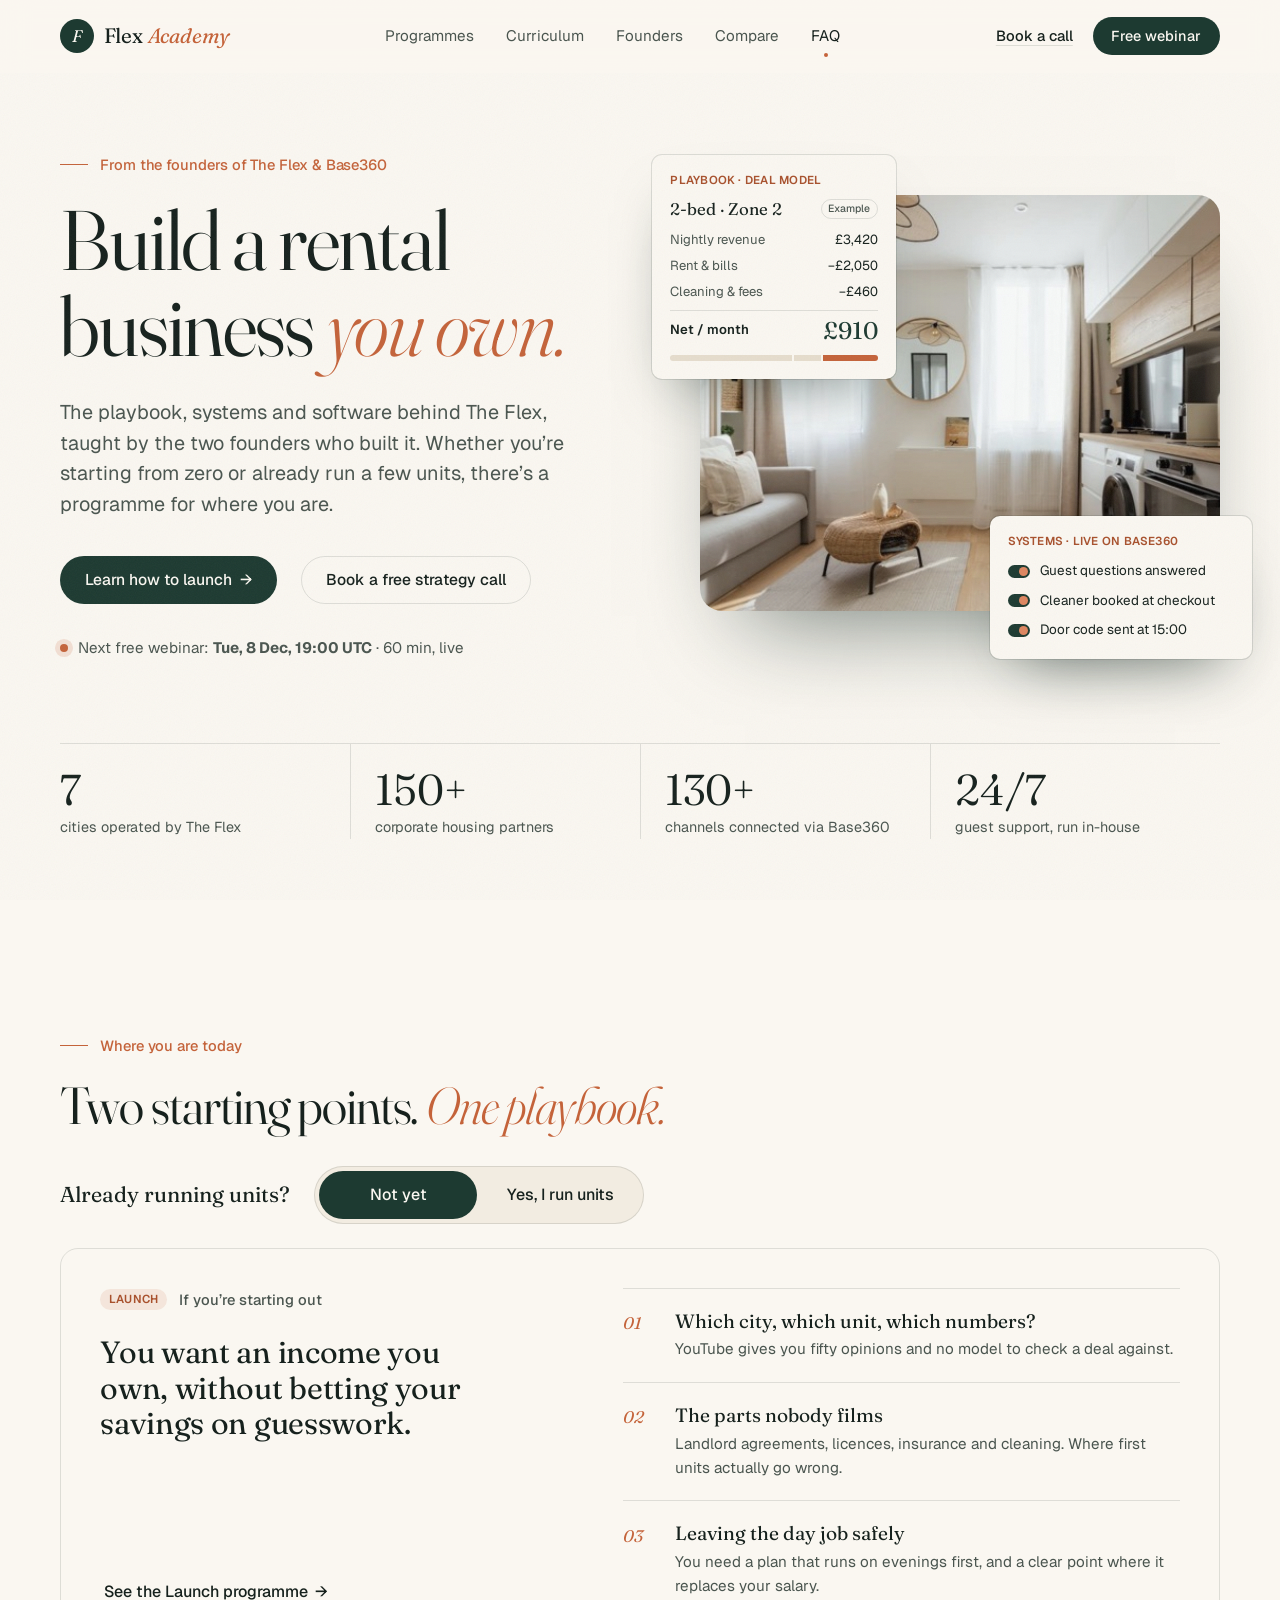
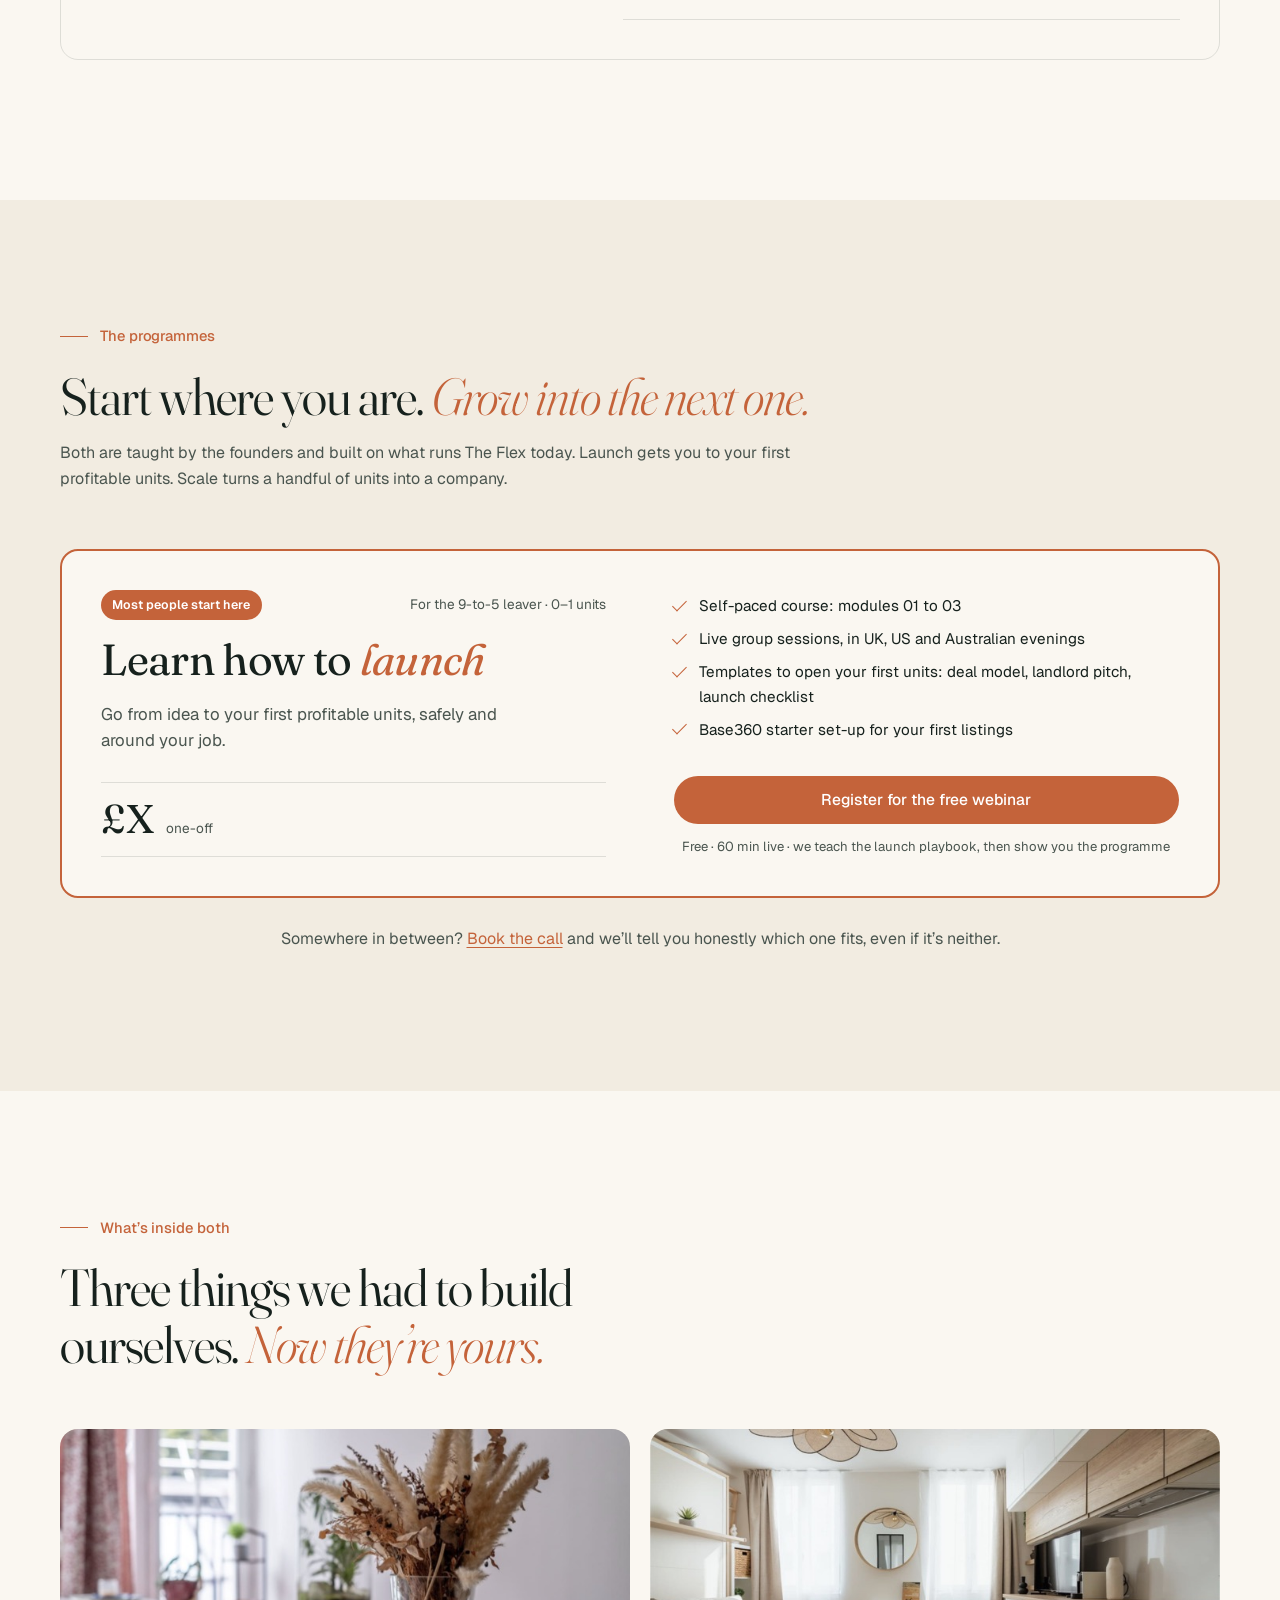
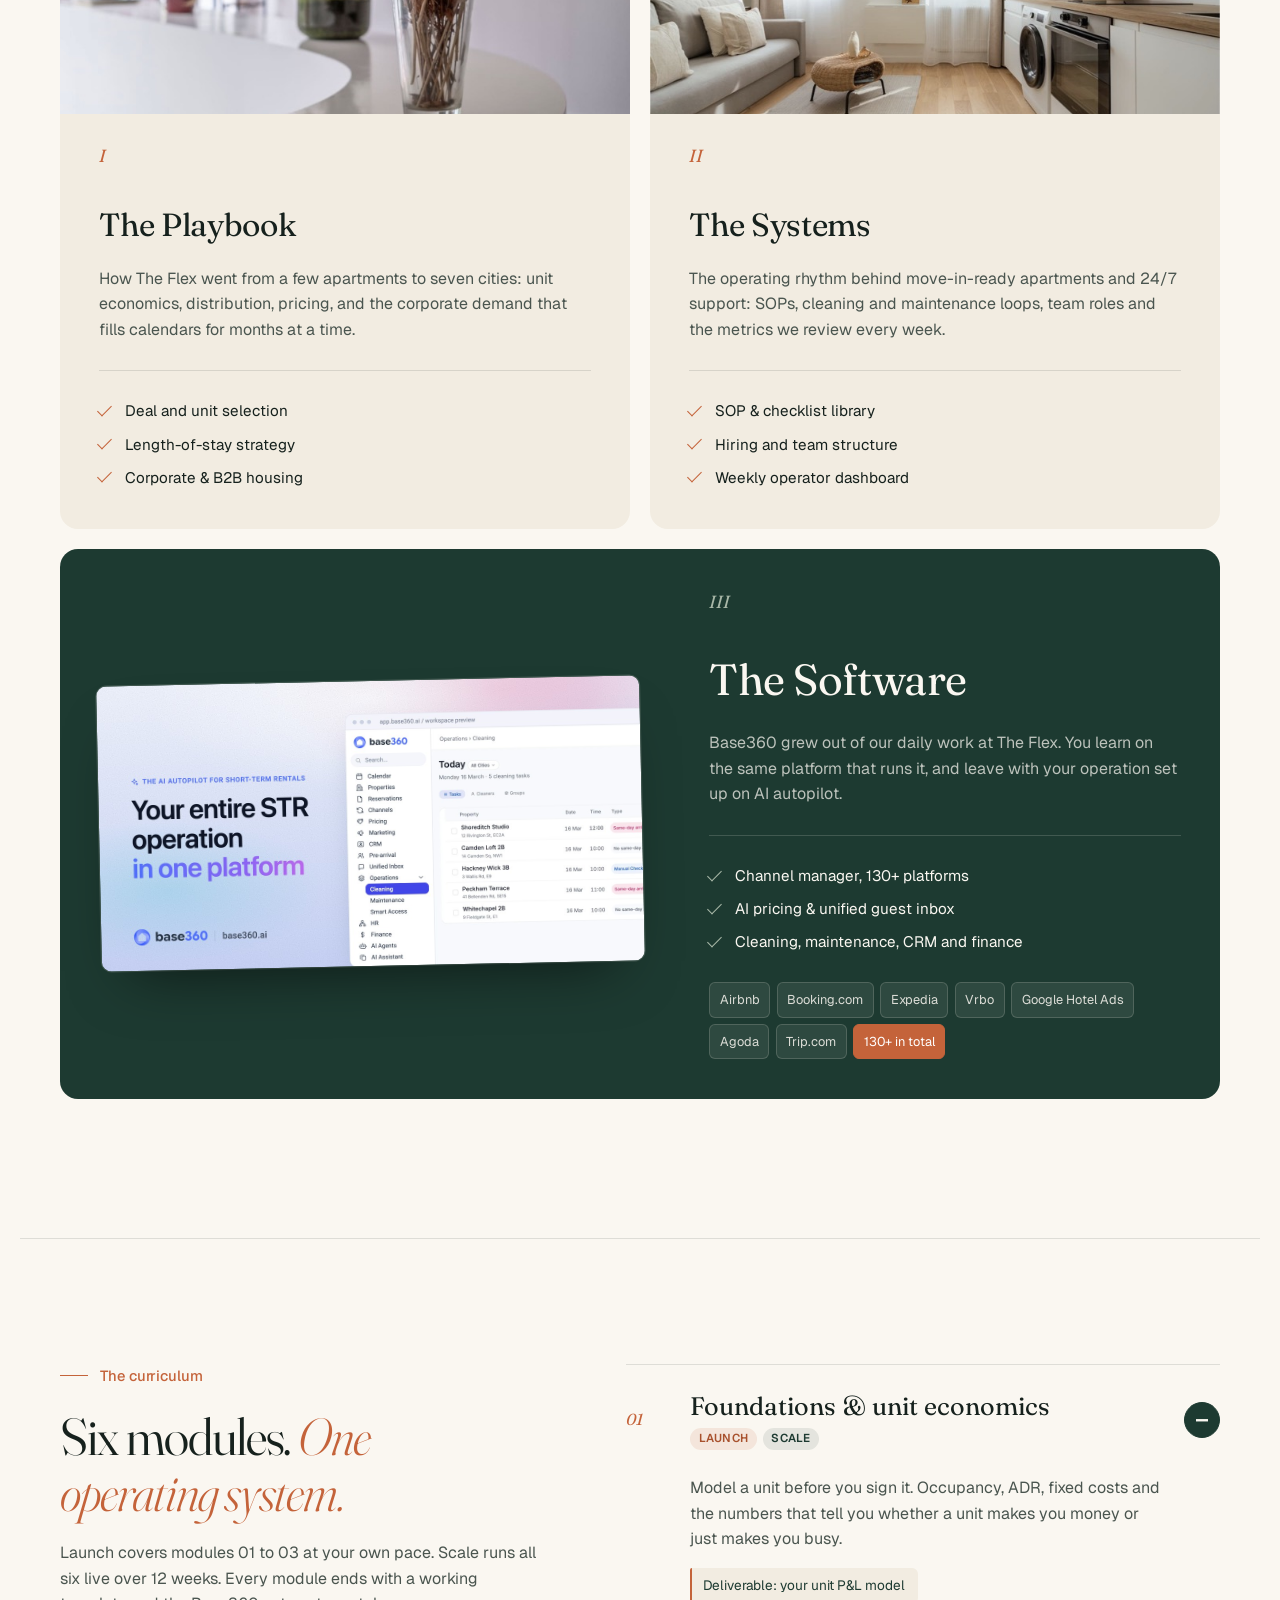
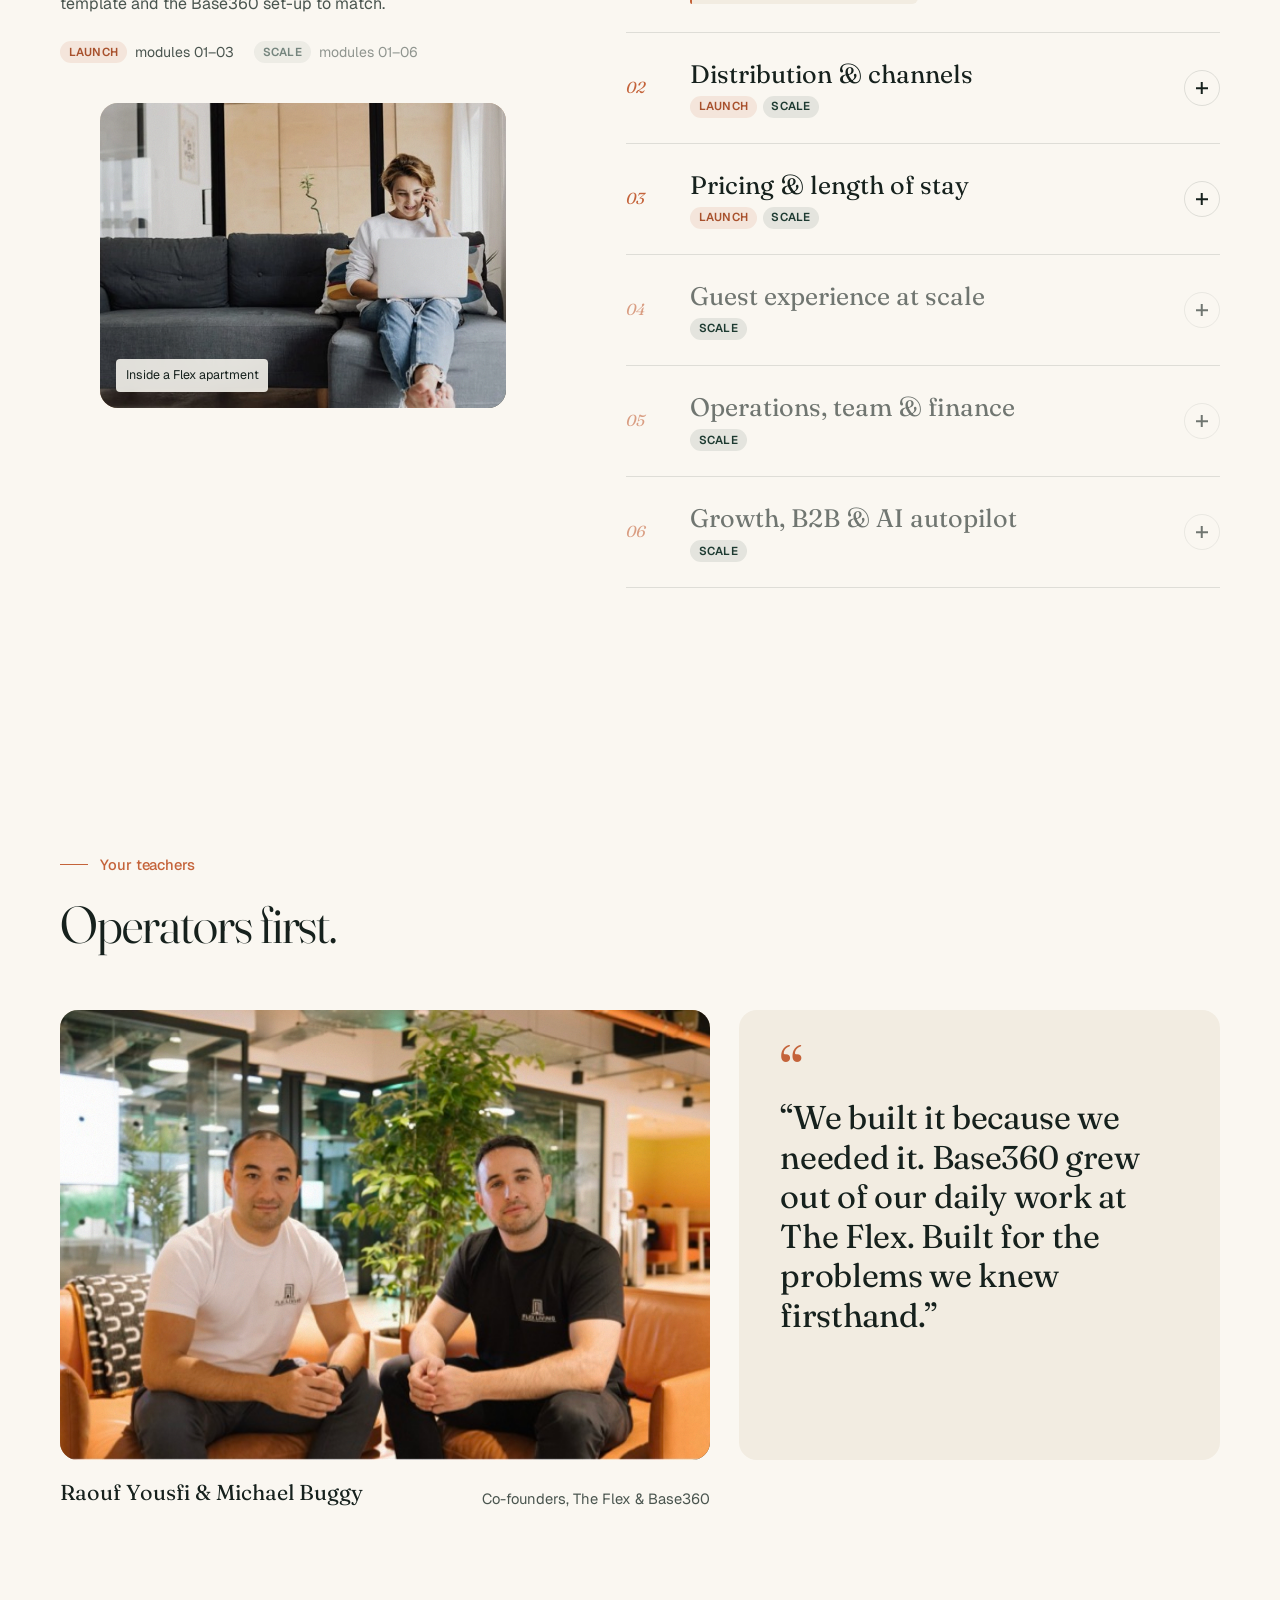
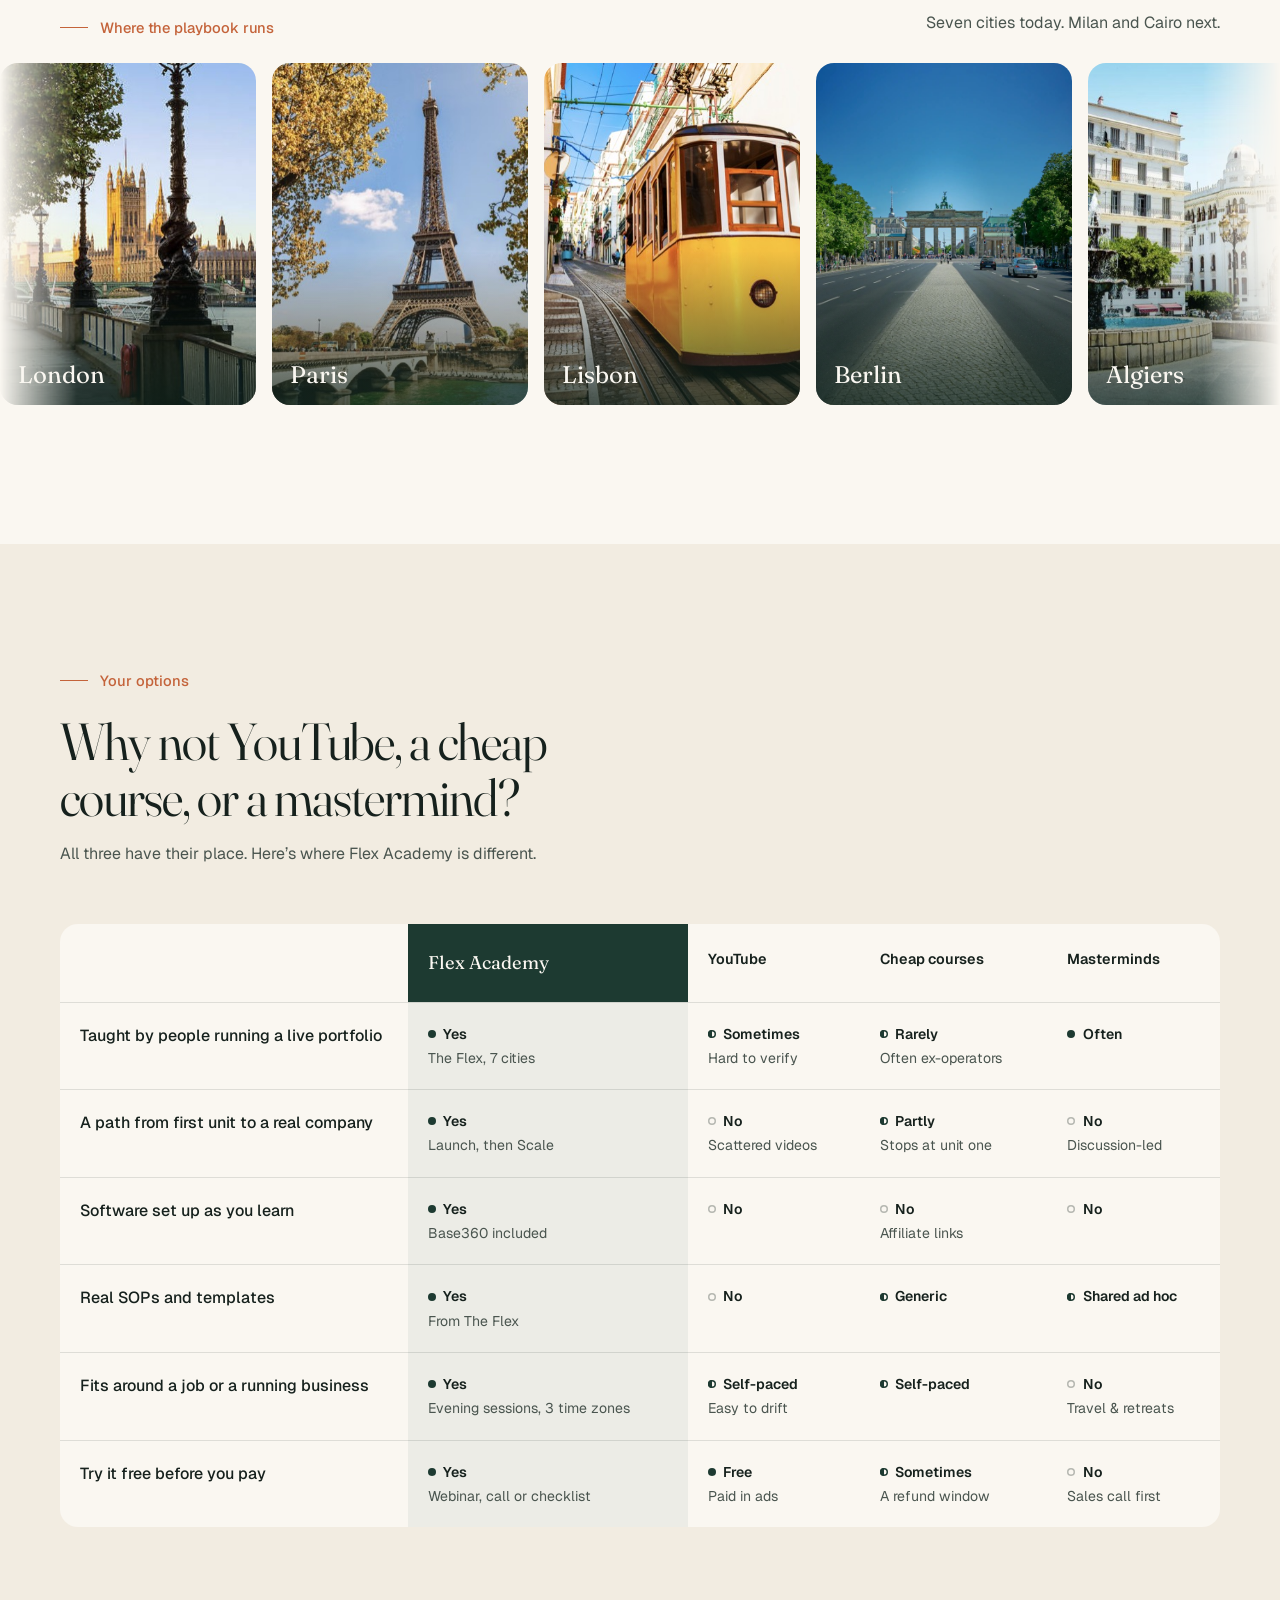
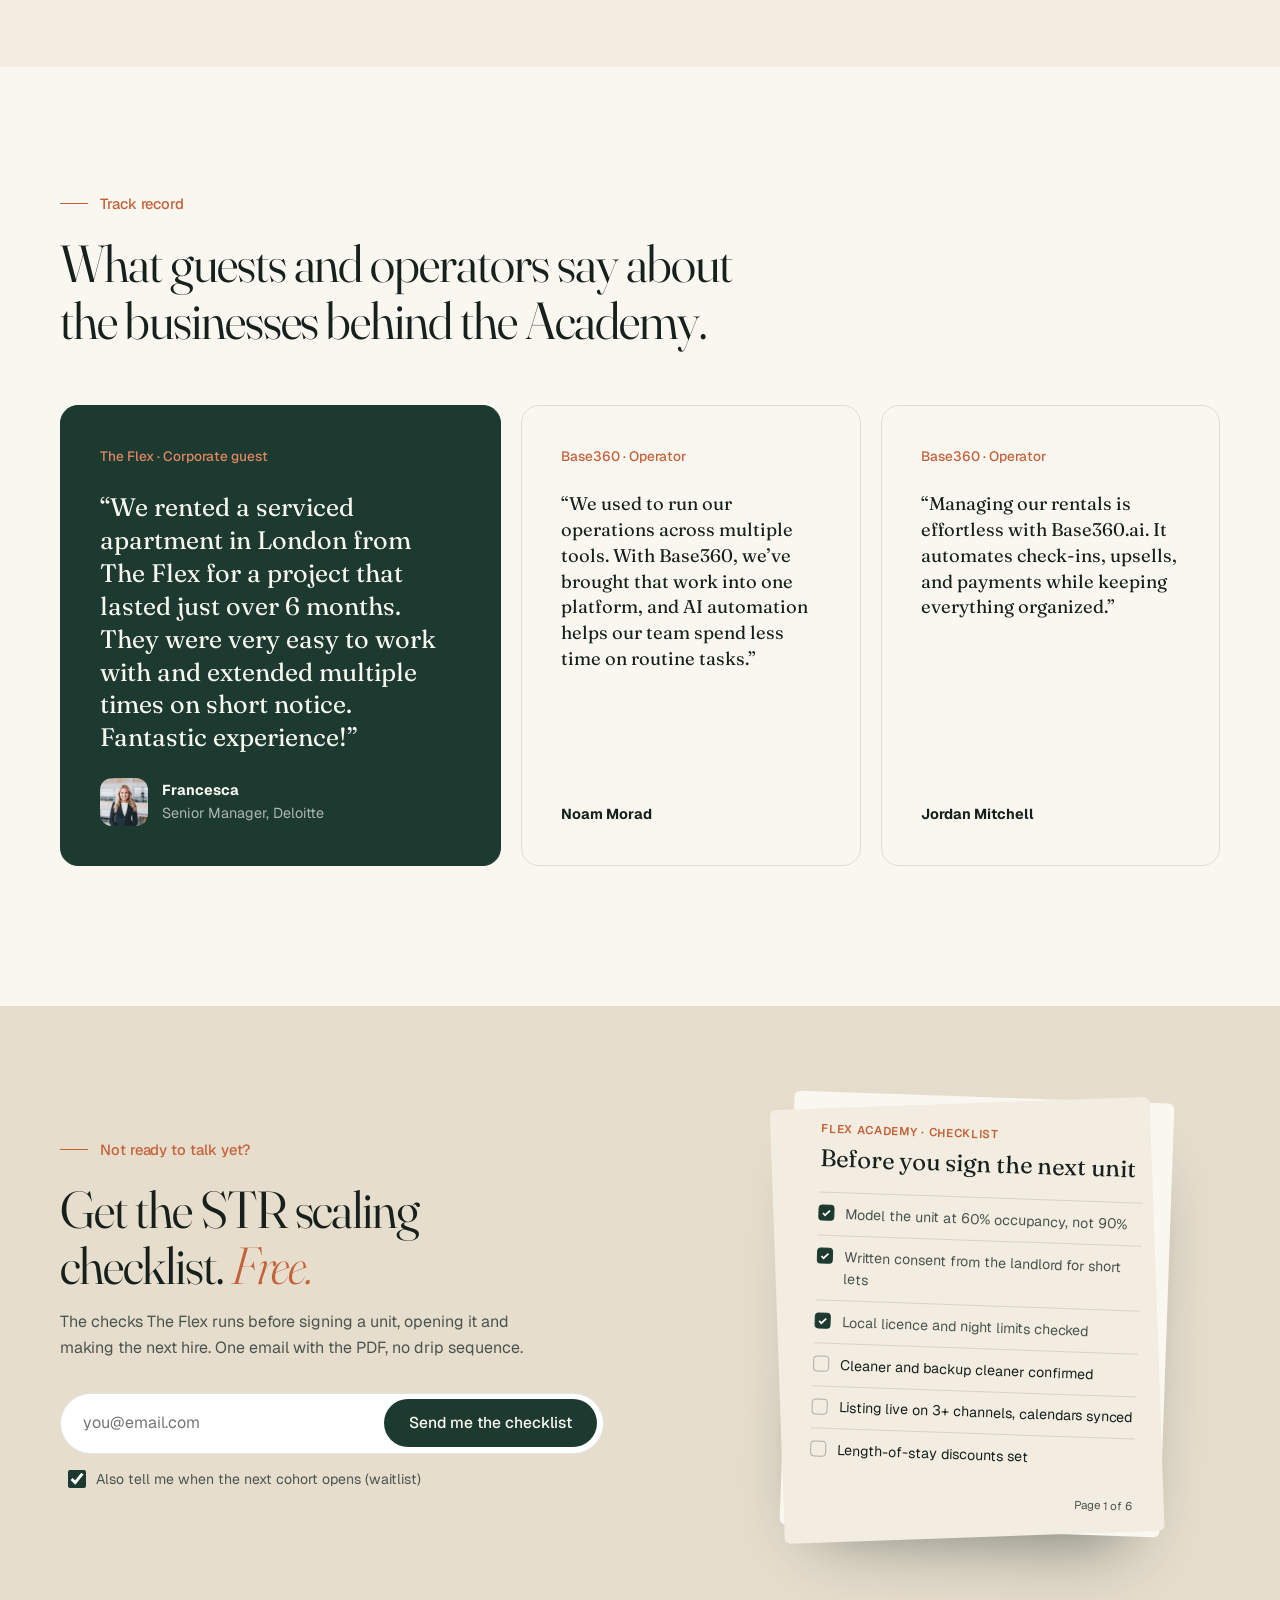
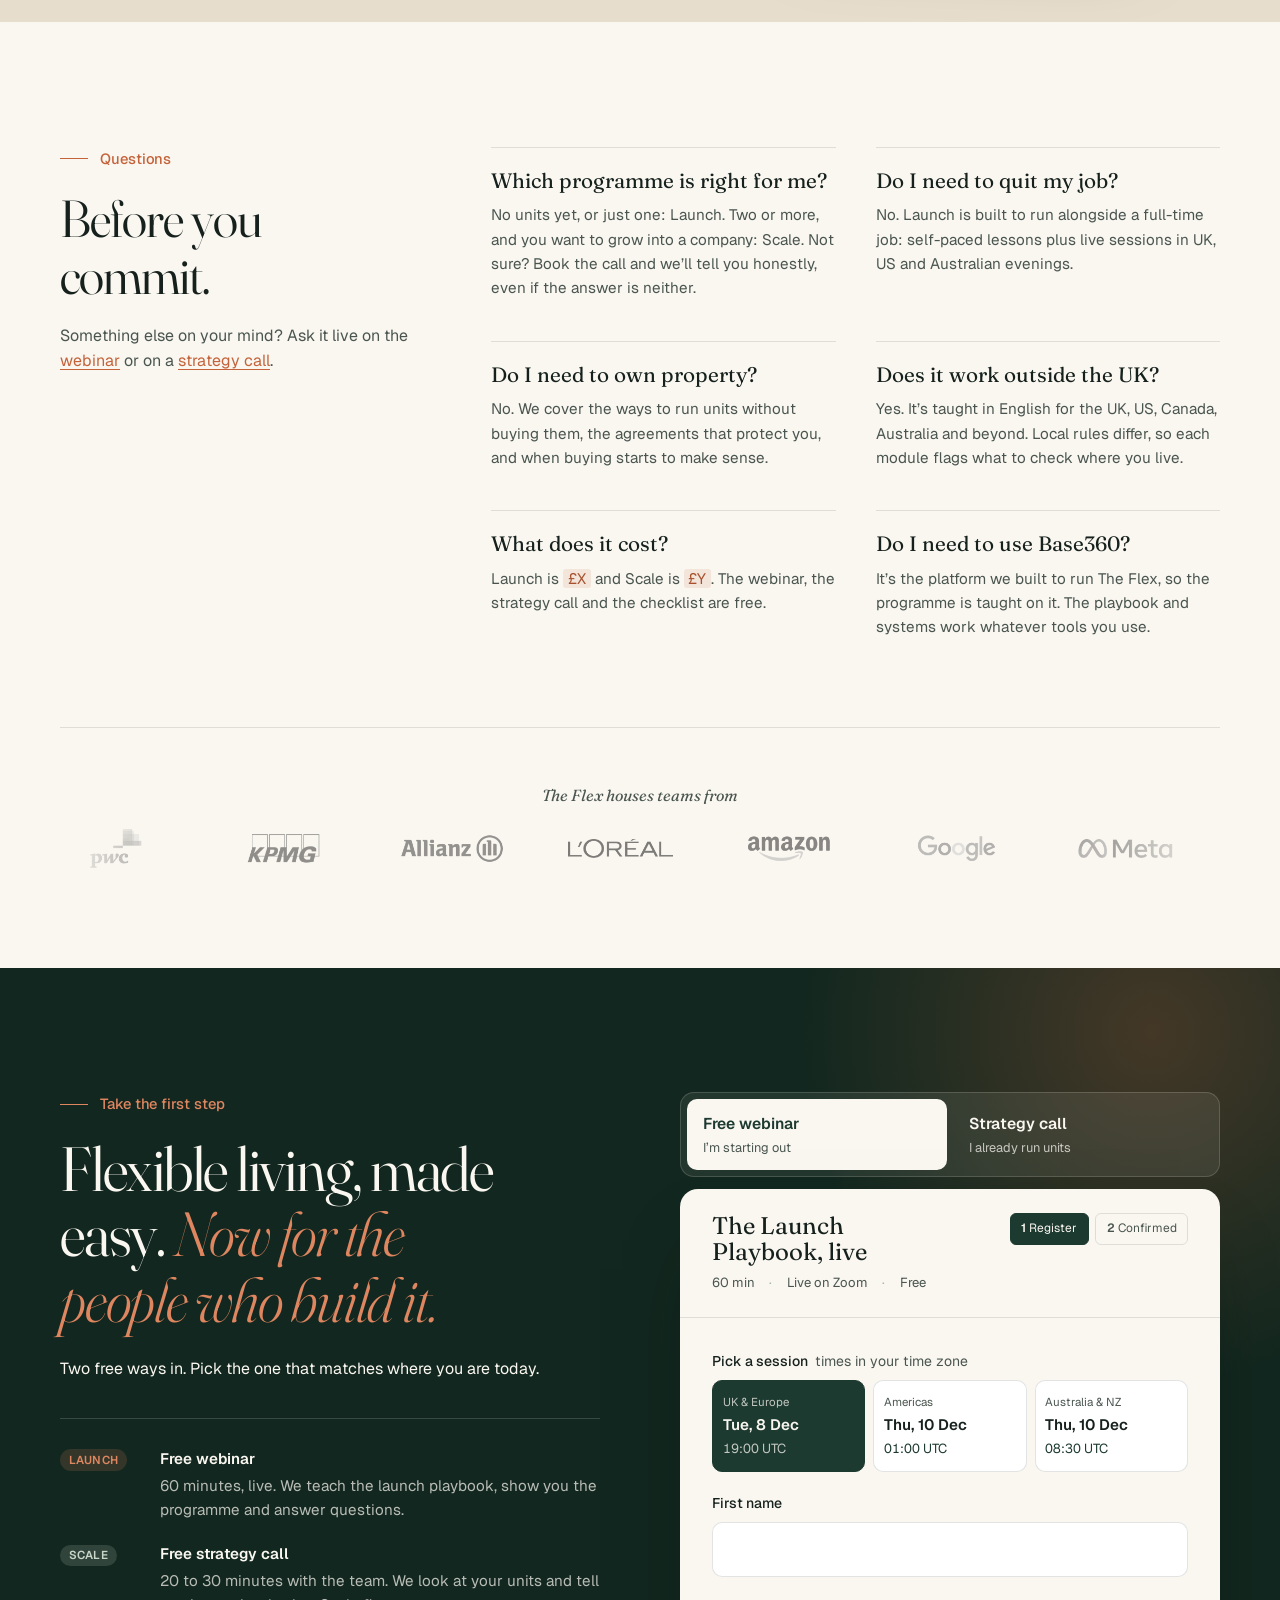
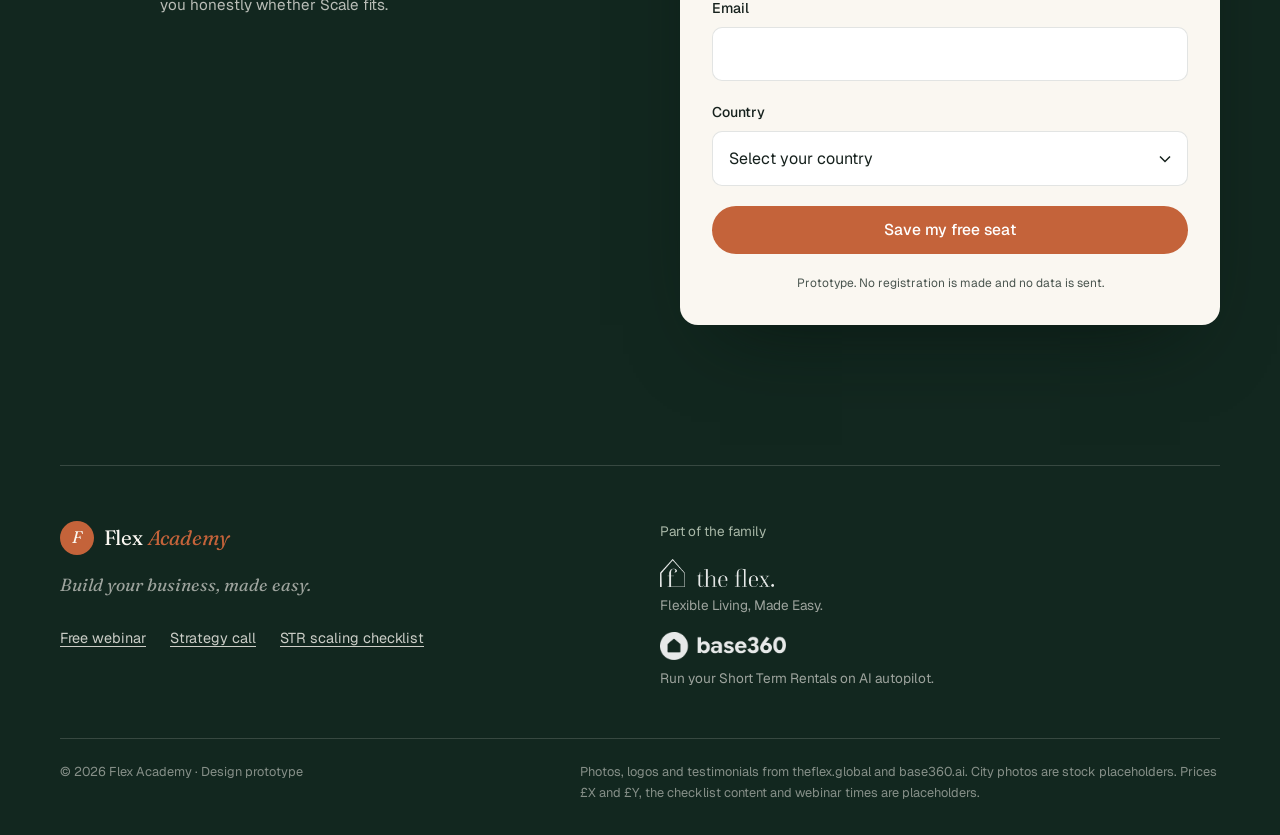
==== commit 686bcfa0: "Update v2: self-contained page with audience switch, booking flows and lead magnet Co-Authored-By: C" ====
--- a/v2/index.html
+++ b/v2/index.html
@@ -1,10 +1,17 @@
 <!doctype html>
 <html lang="en">
 <head>
-  <script>document.documentElement.classList.add("js")</script>
+  <script>
+    document.documentElement.classList.add("js");
+    // Audience is set before first paint: ?audience=scale, #audience=scale or #scale open the page on Scale
+    (function (d) {
+      var m = /[?&#]audience=(launch|scale)\b/.exec(location.search + location.hash) || /^#(launch|scale)$/.exec(location.hash);
+      d.dataset.audience = m ? m[1] : "launch";
+    })(document.documentElement);
+  </script>
   <meta charset="utf-8">
   <meta name="viewport" content="width=device-width, initial-scale=1">
-  <title>Flex Academy — Build a rental business you own (v2)</title>
+  <title>Flex Academy — Build a rental business you own</title>
   <meta name="description" content="Flex Academy teaches you to launch and scale a short-term rental company with the playbook, systems and software behind The Flex. From founders Raouf Yousfi and Michael Buggy.">
   <meta name="theme-color" content="#1D3A31">
   <meta property="og:type" content="website">
@@ -15,10 +22,1119 @@
   <link rel="preconnect" href="https://fonts.googleapis.com">
   <link rel="preconnect" href="https://fonts.gstatic.com" crossorigin>
   <link href="https://fonts.googleapis.com/css2?family=Fraunces:ital,opsz,wght@0,9..144,300..600;1,9..144,300..500&family=Geist:wght@400;500;600&display=swap" rel="stylesheet">
-  <link rel="stylesheet" href="../styles.css">
-  <link rel="stylesheet" href="v2.css">
+  <style>
+/* =========================================================
+   Flex Academy — landing page prototype
+   Tokens → base → components → sections → responsive
+   ========================================================= */
+
+:root {
+  /* colour */
+  --paper: #FAF7F1;
+  --cream: #F2ECE1;
+  --sand: #E6DDCD;
+  --ink: #16211D;
+  --ink-soft: #4A554F;
+  --forest: #1D3A31;
+  --forest-deep: #12271F;
+  --clay: #C4633A;
+  --clay-dark: #A8512D;
+  --sage: #A9B8A8;
+  --line: rgba(22, 33, 29, 0.12);
+  --line-light: rgba(250, 247, 241, 0.16);
+  --clay-on-dark: #DE8660; /* same hue as --clay, lifted for contrast on forest */
+  --shadow-lift: 0 24px 50px -30px rgba(18, 39, 31, .45);
+  --z-overlay: 10;
+  --z-nav: 50;
+  --z-skip: 100;
+
+  /* type */
+  --font-serif: "Fraunces", Georgia, serif;
+  --font-sans: "Geist", system-ui, -apple-system, sans-serif;
+  --fs-display: clamp(2.75rem, 1.6rem + 4.6vw, 5.5rem);
+  --fs-display-md: clamp(2.25rem, 1.5rem + 3vw, 4rem);
+  --fs-h2: clamp(2rem, 1.4rem + 2.4vw, 3.25rem);
+  --fs-h3: 1.25rem;
+  --fs-lede: clamp(1.075rem, 1rem + 0.3vw, 1.25rem);
+
+  /* space & shape */
+  --gutter: clamp(1rem, 0.5rem + 2.5vw, 2.5rem);
+  --section: clamp(4.5rem, 3rem + 6vw, 8.5rem);
+  --radius: 18px;
+  --radius-sm: 10px;
+  --ease: cubic-bezier(.2, .7, .2, 1);
+}
+
+/* ---------- base ---------- */
+*, *::before, *::after { box-sizing: border-box; }
+section[id] { scroll-margin-top: 72px; }
+html { scroll-behavior: smooth; -webkit-text-size-adjust: 100%; }
+body {
+  margin: 0;
+  font-family: var(--font-sans);
+  font-size: 1rem;
+  line-height: 1.6;
+  color: var(--ink);
+  background: var(--paper);
+  -webkit-font-smoothing: antialiased;
+  overflow-x: hidden;
+}
+img { max-width: 100%; display: block; }
+a { color: inherit; }
+h1, h2, h3 { margin: 0; font-weight: 400; }
+p { margin: 0; text-wrap: pretty; }
+h1, h2, h3, dt { text-wrap: balance; }
+ul, ol { margin: 0; padding: 0; list-style: none; }
+em { font-style: italic; }
+:focus-visible { outline: 2px solid var(--clay); outline-offset: 3px; border-radius: 4px; }
+
+.skip-link {
+  position: fixed; left: 1rem; top: 1rem; z-index: var(--z-skip);
+  background: var(--forest); color: var(--paper); padding: .7rem 1rem; border-radius: var(--radius-sm);
+  transform: translateY(-160%); transition: transform .2s var(--ease);
+}
+.skip-link:focus { transform: none; }
+body::after { /* paper grain across the whole page */
+  content: ""; position: fixed; inset: 0; z-index: var(--z-overlay); pointer-events: none; opacity: .05;
+  background-image: url("data:image/svg+xml,%3Csvg xmlns='http://www.w3.org/2000/svg' width='200' height='200'%3E%3Cfilter id='n'%3E%3CfeTurbulence type='fractalNoise' baseFrequency='.85' numOctaves='3' stitchTiles='stitch'/%3E%3C/filter%3E%3Crect width='100%25' height='100%25' filter='url(%23n)'/%3E%3C/svg%3E");
+}
+.sr-only {
+  position: absolute; width: 1px; height: 1px; padding: 0; margin: -1px;
+  overflow: hidden; clip: rect(0 0 0 0); white-space: nowrap; border: 0;
+}
+.container { width: 100%; max-width: 1240px; margin: 0 auto; padding: 0 var(--gutter); }
+.section { padding: var(--section) 0 calc(var(--section) * 1.12); }
+.section__head { max-width: 760px; margin-bottom: clamp(2.5rem, 2rem + 2vw, 4rem); }
+.section__head .muted { margin-top: 1rem; }
+.muted { color: var(--ink-soft); }
+
+/* ---------- typography ---------- */
+.display, .h2 {
+  font-family: var(--font-serif);
+  font-variation-settings: "opsz" 144;
+  letter-spacing: -0.02em;
+  line-height: 1.02;
+  font-weight: 350;
+}
+.display { font-size: var(--fs-display); }
+.display--md { font-size: var(--fs-display-md); line-height: 1.05; }
+.h2 { font-size: var(--fs-h2); line-height: 1.08; }
+.display em, .h2 em { color: var(--clay); font-weight: 300; }
+.lede { font-size: var(--fs-lede); line-height: 1.55; color: var(--ink-soft); max-width: 34rem; }
+.eyebrow {
+  display: flex; align-items: center; gap: .75rem;
+  font-size: 0.92rem;
+  font-weight: 500;
+  letter-spacing: -0.005em;
+  color: var(--clay);
+  margin-bottom: 1.25rem;
+}
+.eyebrow::before { content: ""; width: 1.75rem; height: 1px; background: currentColor; flex-shrink: 0; }
+.eyebrow--light { color: var(--clay-on-dark); }
+.link { color: var(--clay); text-underline-offset: 3px; }
+
+/* ---------- buttons ---------- */
+.btn {
+  display: inline-flex; align-items: center; justify-content: center; gap: .5rem;
+  padding: 0.95rem 1.5rem;
+  border-radius: 999px;
+  font: 500 0.975rem/1 var(--font-sans);
+  text-decoration: none;
+  border: 1px solid transparent;
+  cursor: pointer;
+  transition: background .25s var(--ease), color .25s var(--ease), transform .25s var(--ease), border-color .25s;
+  white-space: nowrap;
+}
+.btn:hover { transform: translateY(-1px); }
+.btn:active { transform: translateY(1px) scale(.985); transition-duration: .08s; }
+.text-link {
+  display: inline-flex; align-items: center; gap: .45rem; padding: .95rem .25rem;
+  font-weight: 500; text-decoration: none; color: var(--ink);
+  background: linear-gradient(currentColor, currentColor) 0 calc(100% - .7rem) / 0 1px no-repeat;
+  transition: background-size .35s var(--ease);
+}
+.text-link:hover { background-size: 100% 1px; }
+.text-link span { transition: transform .3s var(--ease); }
+.text-link:hover span { transform: translateX(3px); }
+.btn--primary { background: var(--forest); color: var(--paper); }
+.btn--primary:hover { background: var(--forest-deep); }
+.btn--accent { background: var(--clay); color: #fff; }
+.btn--accent:hover { background: var(--clay-dark); }
+.btn--ghost { color: var(--ink); border-color: var(--line); }
+.btn--ghost:hover { border-color: var(--ink); }
+.btn--sm { padding: 0.7rem 1.1rem; font-size: 0.9rem; }
+.btn--block { width: 100%; }
+
+/* ---------- wordmark ---------- */
+.wordmark {
+  display: inline-flex; align-items: center; gap: .6rem;
+  font-family: var(--font-serif); font-size: 1.3rem; text-decoration: none; letter-spacing: -0.01em;
+}
+.wordmark em { color: var(--clay); }
+.wordmark__mark {
+  display: grid; place-items: center;
+  width: 34px; height: 34px; border-radius: 50%;
+  background: var(--forest); color: var(--paper);
+  font-size: 1.05rem; font-style: italic;
+}
+.wordmark--light { color: var(--paper); }
+.wordmark--light .wordmark__mark { background: var(--clay); }
+
+/* ---------- photo placeholders (art-directed slots) ---------- */
+.photo {
+  position: relative; overflow: hidden; border-radius: var(--radius);
+  background:
+    radial-gradient(120% 80% at 20% 10%, rgba(255,236,210,.55), transparent 60%),
+    radial-gradient(90% 70% at 90% 100%, rgba(29,58,49,.55), transparent 60%),
+    linear-gradient(160deg, #D9C7AE 0%, #B48B67 55%, #6E5440 100%);
+}
+.photo { display: block; }
+.photo > img, .photo picture img, picture.photo img { position: relative; width: 100%; height: 100%; object-fit: cover; display: block; }
+.photo::after { /* film grain */
+  content: ""; position: absolute; inset: 0; opacity: .1; pointer-events: none; mix-blend-mode: multiply;
+  background-image: url("data:image/svg+xml,%3Csvg xmlns='http://www.w3.org/2000/svg' width='160' height='160'%3E%3Cfilter id='n'%3E%3CfeTurbulence type='fractalNoise' baseFrequency='.9' numOctaves='2'/%3E%3C/filter%3E%3Crect width='100%25' height='100%25' filter='url(%23n)'/%3E%3C/svg%3E");
+}
+.photo--alt {
+  background:
+    radial-gradient(100% 80% at 80% 0%, rgba(255,240,220,.5), transparent 60%),
+    linear-gradient(200deg, #C9D1C4 0%, #7F9585 50%, #2C4A3F 100%);
+}
+.photo__tag {
+  position: absolute; left: 1rem; bottom: 1rem; z-index: 2;
+  font-size: .78rem; letter-spacing: 0;
+  background: rgba(250,247,241,.88); color: var(--ink);
+  padding: .4rem .6rem; border-radius: 4px; backdrop-filter: blur(6px);
+}
+.photo--hero { aspect-ratio: 580 / 401; box-shadow: 0 40px 80px -40px rgba(18,39,31,.5); }
+.photo--portrait { aspect-ratio: 4 / 3; margin-top: 2.5rem; }
+
+/* ---------- ticks ---------- */
+.ticks { display: grid; gap: .55rem; margin-top: 1.5rem; }
+.ticks li { position: relative; padding-left: 1.6rem; font-size: .95rem; }
+.ticks li::before {
+  content: ""; position: absolute; left: 0; top: .5em;
+  width: .85rem; height: .45rem;
+  border-left: 1.5px solid var(--clay); border-bottom: 1.5px solid var(--clay);
+  transform: rotate(-45deg) translateY(-2px);
+}
+
+/* =========================================================
+   NAV
+   ========================================================= */
+.nav {
+  position: sticky; top: 0; z-index: var(--z-nav);
+  background: rgba(250, 247, 241, .82);
+  backdrop-filter: saturate(1.4) blur(14px);
+  -webkit-backdrop-filter: saturate(1.4) blur(14px);
+  border-bottom: 1px solid transparent;
+  transition: border-color .3s;
+}
+.nav.is-scrolled { border-bottom-color: var(--line); }
+.nav__inner { display: flex; align-items: center; justify-content: space-between; height: 72px; gap: 2rem; }
+.nav__links { display: flex; gap: 2rem; font-size: .95rem; }
+.nav__links a:not(.btn) { text-decoration: none; color: var(--ink-soft); transition: color .2s; }
+.nav__links a:not(.btn) { position: relative; }
+.nav__links a:not(.btn):hover, .nav__links a.is-active { color: var(--ink); }
+.nav__links a.is-active::after {
+  content: ""; position: absolute; left: 50%; bottom: -.55rem; width: 4px; height: 4px; border-radius: 50%;
+  background: var(--clay); transform: translateX(-50%);
+}
+.nav__cta { display: flex; align-items: center; gap: 1.25rem; }
+.nav__call { font-size: .92rem; font-weight: 500; color: var(--ink); text-underline-offset: 4px; text-decoration-color: var(--line); }
+.nav__call:hover { text-decoration-color: currentColor; }
+.nav__cta-mobile { display: none; }
+.nav__toggle { display: none; }
+
+/* =========================================================
+   HERO
+   ========================================================= */
+.hero { padding: clamp(2.5rem, 1rem + 5vw, 5.5rem) 0 clamp(3rem, 2rem + 3vw, 5rem); }
+.hero__grid {
+  display: grid; grid-template-columns: 1fr minmax(0, 520px);
+  gap: clamp(2rem, 1rem + 4vw, 5rem); align-items: center;
+}
+.hero .display { margin-bottom: 1.75rem; }
+.hero__actions { display: flex; flex-wrap: wrap; align-items: center; gap: .75rem 1.5rem; margin-top: 2.25rem; }
+.hero__fit { display: flex; align-items: center; gap: .6rem; margin-top: 2rem; font-size: .95rem; color: var(--ink-soft); }
+.dot { width: 8px; height: 8px; border-radius: 50%; background: var(--clay); box-shadow: 0 0 0 5px rgba(196,99,58,.16); }
+
+/* hero visual: a Flex unit, with the playbook and the systems layered on top */
+.kit { position: relative; margin: 0; padding: 2.5rem 0 3rem; }
+.kit__photo {
+  aspect-ratio: 5 / 4; overflow: hidden; border-radius: calc(var(--radius) + 4px);
+  box-shadow: 0 50px 90px -45px rgba(18,39,31,.6);
+}
+.kit__photo img { width: 100%; height: 100%; object-fit: cover; object-position: 38% 50%; }
+
+.kit__pin { font-size: .72rem; font-weight: 600; letter-spacing: .02em; text-transform: uppercase; color: var(--clay-dark); margin-bottom: .6rem; }
+.kit__card {
+  position: absolute; z-index: 3; background: var(--paper); color: var(--ink);
+  border-radius: var(--radius-sm); padding: 1rem 1.15rem 1.1rem;
+  box-shadow: 0 30px 60px -28px rgba(18,39,31,.55), 0 0 0 1px var(--line);
+  animation: kit-in .9s var(--ease) both;
+}
+.kit__card--deal { left: -3rem; top: 0; width: 244px; animation-delay: .35s; }
+.kit__card--ops { right: -2rem; bottom: 0; width: 262px; animation-delay: .55s; }
+.kit__card-title { display: flex; justify-content: space-between; align-items: center; gap: .5rem; font-family: var(--font-serif); font-size: 1.05rem; line-height: 1.2; margin-bottom: .65rem; }
+.kit__example { font: 500 .65rem/1 var(--font-sans); color: var(--ink-soft); border: 1px solid var(--line); border-radius: 999px; padding: .25rem .4rem; }
+.deal { margin: 0; display: grid; gap: .3rem; font-size: .82rem; }
+.deal div { display: flex; justify-content: space-between; gap: 1rem; }
+.deal dt { color: var(--ink-soft); }
+.deal dd { margin: 0; font-variant-numeric: tabular-nums; white-space: nowrap; }
+.deal__net { padding-top: .5rem; margin-top: .2rem; border-top: 1px solid var(--line); }
+.deal__net dt { color: var(--ink); font-weight: 600; }
+.deal__net dd { font-family: var(--font-serif); font-size: 1.5rem; line-height: 1; color: var(--forest); }
+.deal__bar { display: flex; gap: 2px; height: 6px; margin-top: .75rem; border-radius: 999px; overflow: hidden; }
+.deal__bar b { width: var(--w); background: var(--sand); }
+.deal__bar b:last-child { background: var(--clay); }
+.ops { display: grid; gap: .5rem; font-size: .84rem; }
+.ops li { display: flex; align-items: center; gap: .6rem; }
+.ops__on { /* a little on-switch */
+  position: relative; flex-shrink: 0; width: 22px; height: 13px; border-radius: 999px; background: var(--forest);
+}
+.ops__on::after { content: ""; position: absolute; right: 2px; top: 2px; width: 9px; height: 9px; border-radius: 50%; background: var(--clay-on-dark); }
+@keyframes kit-in { from { opacity: 0; transform: translateY(14px); } }
+
+.stats {
+  display: grid; grid-template-columns: repeat(4, 1fr);
+  margin-top: clamp(3rem, 2rem + 4vw, 5.5rem);
+  border-top: 1px solid var(--line);
+}
+.stats li { padding: 1.5rem 1.5rem 0 0; display: grid; gap: .25rem; }
+.stats li + li { padding-left: 1.5rem; border-left: 1px solid var(--line); }
+.stats strong { font-variant-numeric: tabular-nums;  font-family: var(--font-serif); font-weight: 350; font-size: clamp(2rem, 1.5rem + 1.5vw, 2.75rem); line-height: 1; }
+.stats span { font-size: .9rem; color: var(--ink-soft); }
+
+/* =========================================================
+   LOGO MARQUEE
+   ========================================================= */
+.logos { padding: 0 0 calc(var(--section) * .8); }
+.logos .container { /* hairline aligned to the content column, not the padded box */
+  padding-top: clamp(2.5rem, 2rem + 2vw, 3.5rem);
+  background: linear-gradient(var(--line), var(--line)) var(--gutter) 0 / calc(100% - 2 * var(--gutter)) 1px no-repeat;
+}
+.faq { padding-bottom: calc(var(--section) * .7); }
+.logos__label { font-family: var(--font-serif); font-style: italic; font-size: 1rem; color: var(--ink-soft); margin-bottom: 1.25rem; text-align: center; }
+.marquee {
+  display: flex; overflow: hidden;
+  mask-image: linear-gradient(90deg, transparent, #000 12%, #000 88%, transparent);
+  -webkit-mask-image: linear-gradient(90deg, transparent, #000 12%, #000 88%, transparent);
+}
+.marquee__track {
+  display: flex; flex-shrink: 0; gap: clamp(2.5rem, 2rem + 2vw, 4rem); padding-right: clamp(2.5rem, 2rem + 2vw, 4rem);
+  animation: marquee 38s linear infinite;
+  align-items: center;
+}
+.marquee__track img { height: clamp(34px, 1.8rem + .8vw, 48px); width: auto; filter: grayscale(1) contrast(1.1); opacity: .5; transition: opacity .3s, filter .3s; }
+.marquee__track img:hover { opacity: 1; filter: none; }
+@keyframes marquee { to { transform: translateX(-100%); } }
+
+/* =========================================================
+   PROBLEM
+   ========================================================= */
+.stages { display: grid; grid-template-columns: 1fr 1fr; gap: 1.25rem; }
+.stage {
+  display: flex; flex-direction: column; gap: 1.5rem;
+  padding: clamp(1.75rem, 1.25rem + 1.5vw, 2.75rem);
+  border: 1px solid var(--line); border-radius: var(--radius);
+}
+.stage__label { display: flex; align-items: center; gap: .75rem; font-size: .92rem; font-weight: 500; color: var(--ink-soft); }
+.stage__title { font-family: var(--font-serif); font-size: clamp(1.5rem, 1.2rem + .9vw, 2rem); line-height: 1.15; letter-spacing: -.01em; }
+.stage .text-link { margin-top: auto; align-self: flex-start; }
+.stage--dark { background: var(--forest); border-color: var(--forest); color: var(--paper); }
+.stage--dark .stage__label { color: rgba(250,247,241,.7); }
+.stage--dark .pain { border-color: var(--line-light); }
+.stage--dark .pain p { color: rgba(250,247,241,.7); }
+.stage--dark .pain__num { color: var(--clay-on-dark); }
+.text-link--light { color: var(--paper); }
+
+.pains { display: grid; }
+.pain { display: grid; grid-template-columns: 2.5rem 1fr; gap: .75rem; padding: 1.25rem 0; border-top: 1px solid var(--line); }
+.pain:last-child { border-bottom: 1px solid var(--line); }
+.pain__num { font-family: var(--font-serif); font-style: italic; color: var(--clay); font-size: 1.05rem; padding-top: .1rem; }
+.pain h4 { margin: 0 0 .3rem; font-family: var(--font-serif); font-weight: 400; font-size: 1.2rem; line-height: 1.25; }
+.pain p { color: var(--ink-soft); font-size: .95rem; }
+
+/* tags: which programme a thing belongs to */
+.tag {
+  display: inline-flex; align-items: center; padding: .2rem .55rem; border-radius: 999px;
+  font: 600 .72rem/1.3 var(--font-sans); letter-spacing: .02em; text-transform: uppercase; white-space: nowrap;
+}
+.tag--clay { background: rgba(196,99,58,.12); color: var(--clay-dark); }
+.tag--forest { background: rgba(29,58,49,.1); color: var(--forest); }
+.tag--sage { background: rgba(169,184,168,.2); color: var(--sage); }
+.stage--dark .tag--sage, .apply .tag--sage { color: #C9D6C8; }
+.apply .tag--clay { background: rgba(222,134,96,.16); color: var(--clay-on-dark); }
+
+/* =========================================================
+   HERO PATHS
+   ========================================================= */
+.paths { display: grid; grid-template-columns: 1fr 1fr; gap: .75rem; margin-top: 2.25rem; }
+.path {
+  position: relative; display: grid; gap: .3rem; align-content: start;
+  padding: 1.15rem 1.25rem 1.2rem; border-radius: var(--radius-sm);
+  border: 1px solid var(--line); background: var(--paper); text-decoration: none; color: var(--ink);
+  transition: border-color .25s, transform .25s var(--ease), box-shadow .25s var(--ease);
+}
+.path:hover { border-color: var(--ink); transform: translateY(-2px); box-shadow: var(--shadow-lift); }
+.path__who { font-size: .8rem; color: var(--ink-soft); }
+.path__name { font-family: var(--font-serif); font-weight: 400; font-size: 1.35rem; line-height: 1.15; }
+.path__cta { margin-top: .5rem; font-size: .9rem; font-weight: 600; color: var(--forest); }
+.path__cta span { display: inline-block; transition: transform .3s var(--ease); }
+.path:hover .path__cta span { transform: translateX(3px); }
+.path--lead { background: var(--forest); border-color: var(--forest); color: var(--paper); }
+.path--lead:hover { border-color: var(--forest-deep); background: var(--forest-deep); }
+.path--lead .path__who { color: rgba(250,247,241,.7); }
+.path--lead .path__cta { color: var(--clay-on-dark); }
+
+/* =========================================================
+   PROGRAMMES
+   ========================================================= */
+.programmes { background: var(--cream); }
+.offers { display: grid; grid-template-columns: 1fr 1fr; gap: 1.25rem; align-items: stretch; }
+.offer {
+  display: flex; flex-direction: column; gap: 1.1rem;
+  padding: clamp(1.75rem, 1.25rem + 1.5vw, 2.75rem);
+  background: var(--paper); border-radius: var(--radius); border: 1px solid var(--line);
+}
+.offer--lead { border: 2px solid var(--clay); }
+.offer__head { display: flex; justify-content: space-between; align-items: center; gap: 1rem; flex-wrap: wrap; }
+.offer__badge { font-size: .78rem; font-weight: 600; color: #fff; background: var(--clay); padding: .3rem .7rem; border-radius: 999px; }
+.offer__badge--light { background: rgba(250,247,241,.12); color: var(--paper); }
+.offer__for { font-size: .85rem; color: var(--ink-soft); }
+.offer__name { font-family: var(--font-serif); font-size: clamp(2rem, 1.6rem + 1.4vw, 2.75rem); line-height: 1.05; letter-spacing: -.015em; }
+.offer__name em { color: var(--clay); }
+.offer__desc { color: var(--ink-soft); font-size: 1.05rem; max-width: 28rem; }
+.offer__price { display: flex; align-items: baseline; gap: .75rem; padding: 1rem 0; border-top: 1px solid var(--line); border-bottom: 1px solid var(--line); }
+.price { font-family: var(--font-serif); font-size: 2.5rem; line-height: 1; }
+.price__note { font-size: .85rem; color: var(--ink-soft); }
+.placeholder { background: rgba(196,99,58,.12); color: var(--clay-dark); padding: 0 .3rem; border-radius: 3px; }
+.offer .ticks { margin-top: .25rem; }
+.offer__cta { margin-top: auto; padding-top: 1rem; display: grid; gap: .75rem; }
+.offer__note { font-size: .82rem; color: var(--ink-soft); text-align: center; }
+.offer--dark { background: var(--forest); border-color: var(--forest); color: var(--paper); }
+.offer--dark .offer__for, .offer--dark .offer__desc, .offer--dark .price__note, .offer--dark .offer__note { color: rgba(250,247,241,.72); }
+.offer--dark .offer__name em { color: var(--clay-on-dark); }
+.offer--dark .offer__price { border-color: var(--line-light); }
+.offer--dark .ticks li::before { border-color: var(--sage); }
+.offer--dark .placeholder { background: rgba(222,134,96,.18); color: var(--clay-on-dark); }
+.offers__foot { margin-top: 1.75rem; text-align: center; color: var(--ink-soft); }
+.btn--paper { background: var(--paper); color: var(--forest); }
+.btn--paper:hover { background: #fff; }
+.btn--line { color: var(--paper); border-color: var(--line-light); }
+.btn--line:hover { border-color: var(--paper); }
+
+/* =========================================================
+   PILLARS
+   ========================================================= */
+.pillars { background: var(--paper); }
+.pillars .pillar:not(.pillar--dark) { background: var(--cream); }
+.pillars__grid { display: grid; grid-template-columns: 1fr 1.15fr; gap: 1.25rem; }
+.pillars__grid .pillar--dark { grid-column: 2; grid-row: 1 / span 2; justify-content: flex-end; }
+.pillar {
+  --pad: clamp(1.75rem, 1.25rem + 1.5vw, 2.5rem);
+  background: var(--paper); border-radius: var(--radius); overflow: hidden;
+  padding: var(--pad);
+  display: flex; flex-direction: column;
+  transition: transform .4s var(--ease), box-shadow .4s var(--ease);
+}
+.pillar:hover { transform: translateY(-4px); box-shadow: var(--shadow-lift); }
+.pillar__media {
+  width: calc(100% + 2 * var(--pad)); max-width: none; margin: calc(-1 * var(--pad)) calc(-1 * var(--pad)) 1.75rem;
+  height: auto; aspect-ratio: 16 / 8; object-fit: cover; transition: transform .8s var(--ease);
+}
+.pillar:hover .pillar__media { transform: scale(1.03); }
+.pillar__screen {
+  margin: 0 0 2.25rem; border-radius: 10px; overflow: hidden;
+  box-shadow: 0 30px 60px -30px rgba(0,0,0,.6), 0 0 0 1px var(--line-light);
+  transform: rotate(-1.2deg); transition: transform .5s var(--ease);
+}
+.pillar__screen img { display: block; width: 100%; height: auto; }
+.pillar--dark:hover .pillar__screen { transform: rotate(0); }
+.pillar__index { font-family: var(--font-serif); font-style: italic; color: var(--clay); font-size: 1.1rem; margin-bottom: 1.75rem; }
+
+.pillar h3 { font-family: var(--font-serif); font-size: 2rem; letter-spacing: -.01em; margin-bottom: 1rem; }
+.pillar p { color: var(--ink-soft); }
+.pillar .ticks { margin-top: auto; padding-top: 1.75rem; border-top: 1px solid var(--line); margin-top: 1.75rem; }
+.pillar--dark { background: var(--forest); color: var(--paper); }
+.pillar--dark p { color: rgba(250,247,241,.72); }
+.pillar--dark .pillar__index { color: var(--sage); }
+.pillar--dark .ticks { border-color: var(--line-light); }
+.pillar--dark .ticks li::before { border-color: var(--sage); }
+.pillar--dark h3 { font-size: clamp(2rem, 1.6rem + 1.4vw, 2.75rem); }
+.channels { display: flex; flex-wrap: wrap; gap: .4rem; margin-top: 1.75rem; }
+.channels span {
+  font-size: .8rem; padding: .4rem .6rem; border-radius: 6px;
+  background: rgba(250,247,241,.08); border: 1px solid var(--line-light); color: rgba(250,247,241,.85);
+}
+.channels .channels__more { background: var(--clay); border-color: var(--clay); color: #fff; }
+
+/* =========================================================
+   CURRICULUM
+   ========================================================= */
+.curriculum__grid { display: grid; grid-template-columns: .9fr 1.1fr; gap: clamp(2.5rem, 1rem + 5vw, 6rem); }
+.curriculum { padding-top: 0; }
+.curriculum__grid { padding-top: var(--section); border-top: 1px solid var(--line); }
+.curriculum__aside .h2 { margin-bottom: 1.25rem; }
+.legend { display: flex; flex-wrap: wrap; gap: .5rem 1.25rem; margin-top: 1.5rem; font-size: .88rem; color: var(--ink-soft); }
+.legend li { display: flex; align-items: center; gap: .5rem; }
+.module__plans { display: flex; gap: .35rem; margin-top: .45rem; }
+.modules { border-top: 1px solid var(--line); }
+.module { border-bottom: 1px solid var(--line); }
+.module summary {
+  display: grid; grid-template-columns: 3rem 1fr auto; align-items: center; gap: 1rem;
+  padding: 1.6rem 0; cursor: pointer; list-style: none;
+}
+.module summary::-webkit-details-marker { display: none; }
+.module__num { font-family: var(--font-serif); font-style: italic; color: var(--clay); }
+.module__title { display: grid; justify-items: start; font-family: var(--font-serif); font-size: clamp(1.3rem, 1.1rem + .6vw, 1.7rem); line-height: 1.2; transition: color .2s; }
+.module summary:hover .module__title { color: var(--clay); }
+.module summary:active .module__icon { transform: scale(.94); }
+.module__icon { transition: background .3s, border-color .3s, transform .15s; }
+.module__icon { position: relative; width: 36px; height: 36px; border: 1px solid var(--line); border-radius: 50%; transition: background .3s, border-color .3s; }
+.module__icon::before, .module__icon::after {
+  content: ""; position: absolute; left: 50%; top: 50%; width: 12px; height: 1.5px; background: currentColor;
+  transform: translate(-50%, -50%); transition: transform .3s var(--ease);
+}
+.module__icon::after { transform: translate(-50%, -50%) rotate(90deg); }
+.module[open] .module__icon { background: var(--forest); border-color: var(--forest); color: var(--paper); }
+.module[open] .module__icon::after { transform: translate(-50%, -50%) rotate(0deg); }
+.module__body { padding: 0 3.5rem 1.75rem 4rem; color: var(--ink-soft); display: grid; gap: 1rem; }
+.module__tool {
+  justify-self: start; font-size: .85rem; color: var(--forest);
+  background: var(--cream); padding: .45rem .8rem .45rem .7rem; border-radius: 2px 6px 6px 2px;
+  border-left: 2px solid var(--clay);
+}
+
+/* =========================================================
+   LENGTH-OF-STAY LADDER
+   ========================================================= */
+.ladder { background: var(--forest); color: var(--paper); }
+.ladder__grid { display: grid; grid-template-columns: .9fr 1.1fr; gap: clamp(2.5rem, 1rem + 5vw, 6rem); align-items: end; }
+.ladder__copy .h2 { margin-bottom: 1.25rem; }
+.ladder__copy > p { color: rgba(250,247,241,.72); max-width: 32rem; }
+.ladder__readout { margin-top: 2.5rem; padding-top: 1.5rem; border-top: 1px solid var(--line-light); display: flex; align-items: baseline; justify-content: space-between; gap: 1rem; }
+.ladder__readout-label { font-family: var(--font-serif); font-style: italic; font-size: 1.15rem; color: var(--sage); }
+.ladder__readout-value { font-variant-numeric: tabular-nums;  font-family: var(--font-serif); font-size: clamp(2.5rem, 2rem + 2vw, 3.75rem); line-height: 1; }
+.ladder__chart {
+  display: grid; grid-template-columns: repeat(6, 1fr); gap: clamp(.4rem, .2rem + 1vw, 1rem);
+  height: clamp(260px, 200px + 12vw, 380px); align-items: end;
+}
+.bar {
+  --h: calc(var(--v, 0) / 38 * 100%);
+  position: relative; height: 100%; padding: 0; border: 0; background: none; cursor: pointer; color: inherit;
+  display: flex; flex-direction: column; justify-content: flex-end; align-items: stretch;
+  font-family: var(--font-sans);
+}
+.bar__fill {
+  display: block; height: calc(var(--h) - 3.5rem); min-height: 8px;
+  background: rgba(250,247,241,.14); border-radius: 8px 8px 2px 2px;
+  transition: background .3s, height .9s var(--ease);
+}
+.js .ladder:not(.is-in) .bar__fill { height: 8px; }
+.bar__val { order: -1; font-size: .85rem; text-align: center; margin-bottom: .5rem; opacity: .7; transition: opacity .2s; }
+.bar__lbl { font-size: .8rem; text-align: center; margin-top: .75rem; color: var(--sage); }
+.bar:hover .bar__fill { background: rgba(250,247,241,.28); }
+.bar.is-active .bar__fill { background: var(--clay); }
+.bar.is-active .bar__val { opacity: 1; font-weight: 600; }
+
+/* =========================================================
+   FOUNDERS
+   ========================================================= */
+.founders__grid { display: grid; grid-template-columns: 1.35fr 1fr; gap: clamp(1.25rem, 1rem + 1vw, 2rem); align-items: stretch; }
+.founders__photo { margin: 0; }
+.founders__photo .photo { aspect-ratio: 579 / 401; }
+.founders__photo figcaption { display: flex; justify-content: space-between; gap: 1rem; flex-wrap: wrap; margin-top: 1rem; }
+.founders__photo figcaption strong { font-family: var(--font-serif); font-weight: 400; font-size: 1.35rem; }
+.founders__photo figcaption p:last-child { color: var(--ink-soft); font-size: .92rem; align-self: end; }
+.founders__quote { margin: 0; padding: clamp(1.75rem, 1rem + 2vw, 2.75rem); background: var(--cream); border-radius: var(--radius); display: flex; flex-direction: column; justify-content: space-between; gap: 2rem; }
+/* same height as the photo: 579/401 photo in a 1.35fr column next to this 1fr one */
+.founders__quote { align-self: start; aspect-ratio: 579 / 541.35; }
+.founders__quote p { font-family: var(--font-serif); font-size: clamp(1.5rem, 1.1rem + 1.2vw, 2.2rem); line-height: 1.2; letter-spacing: -.01em; }
+.founders__quote p::before { content: "“"; display: block; font-size: 4rem; line-height: .6; color: var(--clay); margin-bottom: .5rem; }
+.founders__quote p { text-indent: 0; }
+.founders__quote footer { font-size: .9rem; color: var(--ink-soft); }
+
+/* city strip: full-bleed horizontal scroll aligned to the container */
+.cities-strip { margin-top: clamp(4rem, 3rem + 4vw, 6.5rem); }
+.cities-strip__head { display: flex; justify-content: space-between; align-items: baseline; gap: 1rem; flex-wrap: wrap; margin-bottom: 1.5rem; }
+.cities-strip__head .eyebrow { margin: 0; }
+.cities {
+  --edge: max(var(--gutter), calc((100vw - 1240px) / 2 + var(--gutter)));
+  display: flex; gap: 1rem; overflow-x: auto; scroll-snap-type: x mandatory;
+  padding: 0 var(--edge) 1rem; scroll-padding: 0 var(--edge); scrollbar-width: thin;
+}
+.city {
+  position: relative; flex: 0 0 clamp(210px, 20vw, 270px); aspect-ratio: 3 / 4;
+  border-radius: var(--radius); overflow: hidden; scroll-snap-align: start; background: var(--sand);
+}
+.city img { width: 100%; height: 100%; object-fit: cover; transition: transform .8s var(--ease); }
+.city:hover img { transform: scale(1.05); }
+.city::after { content: ""; position: absolute; inset: 0; background: linear-gradient(180deg, transparent 55%, rgba(18,39,31,.75)); }
+.city span { position: absolute; left: 1.1rem; bottom: 1rem; z-index: 1; color: var(--paper); font-family: var(--font-serif); font-size: 1.5rem; line-height: 1.1; }
+.city small { display: block; font-family: var(--font-sans); font-size: .78rem; color: rgba(250,247,241,.8); margin-top: .2rem; }
+.city--soon img { filter: grayscale(1) blur(2px); transform: scale(1.08); }
+.city--soon:hover img { transform: scale(1.1); }
+.city--soon::after { background: rgba(18,39,31,.55); }
+
+/* =========================================================
+   COMPARE
+   ========================================================= */
+.compare { background: var(--cream); }
+.compare__tabs { display: none; }
+.table-wrap { background: var(--paper); border-radius: var(--radius); overflow: hidden; }
+.compare__table { width: 100%; border-collapse: collapse; text-align: left; }
+.compare__table th, .compare__table td { padding: 1.25rem 1.25rem; border-bottom: 1px solid var(--line); vertical-align: top; }
+.compare__table tbody tr:last-child > * { border-bottom: 0; }
+.compare__table thead th { font-weight: 600; font-size: .9rem; padding-top: 1.5rem; padding-bottom: 1.5rem; }
+.compare__table tbody th { font-weight: 500; width: 30%; }
+.compare__table td { font-size: .88rem; color: var(--ink-soft); }
+.compare__table .is-us { background: rgba(29,58,49,.06); }
+.compare__table thead .is-us { background: var(--forest); color: var(--paper); font-family: var(--font-serif); font-weight: 400; font-size: 1.15rem; }
+.compare__table td > span { display: block; font-weight: 600; color: var(--ink); margin-bottom: .1rem; }
+.yes::before, .no::before, .maybe::before {
+  content: ""; display: inline-block; width: 8px; height: 8px; border-radius: 50%; margin-right: .45rem; vertical-align: middle; position: relative; top: -1px;
+}
+.yes::before { background: var(--forest); }
+.maybe::before { background: linear-gradient(90deg, var(--forest) 50%, transparent 50%); box-shadow: inset 0 0 0 1.5px var(--forest); }
+.no::before { background: transparent; box-shadow: inset 0 0 0 1.5px rgba(22,33,29,.3); }
+
+/* =========================================================
+   VOICES
+   ========================================================= */
+.voices__grid { display: grid; grid-template-columns: 1.3fr 1fr 1fr; gap: 1.25rem; }
+.voice { margin: 0; padding: clamp(1.75rem, 1.25rem + 1.5vw, 2.5rem); border: 1px solid var(--line); border-radius: var(--radius); display: flex; flex-direction: column; gap: 1.5rem; }
+.voice__source { font-size: .85rem; color: var(--clay); font-weight: 500; }
+.voice blockquote { margin: 0; font-family: var(--font-serif); font-size: 1.15rem; line-height: 1.4; }
+.voice figcaption { margin-top: auto; display: grid; font-size: .9rem; }
+.voice figcaption span { color: var(--ink-soft); }
+.voice__person { display: flex !important; align-items: center; gap: .85rem; }
+.voice__person img { width: 48px; height: 48px; border-radius: 12px; object-fit: cover; }
+.voice__person > span { display: grid; color: inherit !important; }
+.voice--feature { background: var(--forest); color: var(--paper); border-color: var(--forest); }
+.voice--feature blockquote { font-size: clamp(1.3rem, 1.1rem + .6vw, 1.6rem); line-height: 1.3; }
+.voice--feature .voice__source { color: var(--clay-on-dark); }
+.voice--feature figcaption span { color: rgba(250,247,241,.65); }
+
+/* =========================================================
+   LEAD MAGNET (checklist + waitlist)
+   ========================================================= */
+.lead { background: var(--sand); padding: clamp(3.5rem, 2.5rem + 4vw, 6rem) 0; overflow: hidden; }
+.lead__grid { display: grid; grid-template-columns: 1.1fr .9fr; gap: clamp(2.5rem, 1rem + 5vw, 6rem); align-items: center; }
+.lead__copy .h2 { margin-bottom: 1rem; }
+.lead__copy > .muted { max-width: 30rem; }
+.lead__form { margin-top: 2rem; display: grid; gap: .9rem; max-width: 34rem; }
+.lead__field {
+  display: flex; gap: .4rem; padding: .35rem; background: #fff; border: 1px solid var(--line); border-radius: 999px;
+  transition: border-color .2s, box-shadow .2s;
+}
+.lead__field:focus-within { border-color: var(--forest); box-shadow: 0 0 0 3px rgba(29,58,49,.12); }
+.lead__field input { flex: 1; min-width: 0; font: inherit; color: inherit; border: 0; background: none; padding: .6rem 1rem; outline: none; }
+.lead__form.has-error .lead__field { border-color: var(--clay); }
+.lead__form .form__error { padding-left: 1rem; }
+.lead__form.has-error .form__error { display: block; }
+.check { display: flex; align-items: center; gap: .6rem; font-size: .88rem; color: var(--ink-soft); cursor: pointer; padding-left: .5rem; }
+.check input { width: 18px; height: 18px; accent-color: var(--forest); margin: 0; }
+.lead__done { margin-top: 2rem; display: flex; align-items: center; gap: 1rem; padding: 1rem 1.25rem; background: var(--paper); border-radius: var(--radius-sm); max-width: 34rem; }
+.lead__done[hidden] { display: none; }
+.lead__done .form__success-mark { width: 40px; height: 40px; margin: 0; flex-shrink: 0; font-size: 1rem; }
+
+.checklist-card {
+  justify-self: center; width: min(100%, 380px); padding: 1.75rem 1.75rem 1.25rem;
+  background: var(--paper); border-radius: 6px; box-shadow: 0 40px 70px -35px rgba(18,39,31,.55);
+  transform: rotate(2deg); position: relative;
+}
+.checklist-card::before { /* a second sheet behind */
+  content: ""; position: absolute; inset: 0; z-index: -1; background: var(--cream); border-radius: 6px; transform: rotate(-4deg) translate(-10px, 6px);
+}
+.checklist-card__kicker { font-size: .72rem; font-weight: 600; letter-spacing: .06em; text-transform: uppercase; color: var(--clay); }
+.checklist-card__title { font-family: var(--font-serif); font-size: 1.5rem; line-height: 1.15; margin: .4rem 0 1.25rem; }
+.checklist-card ul { display: grid; }
+.checklist-card li { display: flex; gap: .7rem; align-items: flex-start; padding: .6rem 0; border-top: 1px solid var(--line); font-size: .88rem; }
+.checklist-card li::before {
+  content: ""; flex-shrink: 0; width: 16px; height: 16px; margin-top: .15rem; border-radius: 4px; border: 1.5px solid rgba(22,33,29,.3);
+}
+.checklist-card li.is-done::before {
+  border-color: var(--forest);
+  background: var(--forest) url("data:image/svg+xml,%3Csvg xmlns='http://www.w3.org/2000/svg' viewBox='0 0 16 16'%3E%3Cpath d='M4 8.5l2.5 2.5L12 5.5' fill='none' stroke='%23FAF7F1' stroke-width='2'/%3E%3C/svg%3E") center / 14px no-repeat;
+}
+.checklist-card li.is-done { color: var(--ink-soft); }
+.checklist-card__foot { margin-top: 1rem; font-size: .72rem; color: var(--ink-soft); text-align: right; }
+
+/* =========================================================
+   FAQ
+   ========================================================= */
+.faq__grid { display: grid; grid-template-columns: .65fr 1.35fr; gap: clamp(2.5rem, 1rem + 5vw, 6rem); }
+.faq__grid .h2 { margin-bottom: 1.25rem; }
+.faqs { margin: 0; display: grid; grid-template-columns: 1fr 1fr; gap: 2.5rem 2.5rem; }
+.faq__item { padding-top: 1.25rem; border-top: 1px solid var(--line); }
+.faq__item dt { font-family: var(--font-serif); font-size: 1.3rem; line-height: 1.25; margin-bottom: .6rem; }
+.faq__item dd { margin: 0; color: var(--ink-soft); font-size: .95rem; }
+
+/* =========================================================
+   APPLY
+   ========================================================= */
+.apply { background: var(--forest-deep); color: var(--paper); position: relative; overflow: hidden; }
+.apply::before {
+  content: ""; position: absolute; width: 60vw; height: 60vw; right: -20vw; top: -25vw; border-radius: 50%;
+  background: radial-gradient(circle, rgba(196,99,58,.28), transparent 65%); pointer-events: none;
+}
+.apply__grid { position: relative; display: grid; grid-template-columns: 1fr 1fr; gap: clamp(2.5rem, 1rem + 5vw, 6rem); align-items: center; }
+.apply__copy .display { margin-bottom: 1.5rem; }
+.apply__copy .display em { color: var(--clay-on-dark); }
+.apply__copy > p:last-child { color: rgba(250,247,241,.72); max-width: 30rem; font-size: 1.05rem; }
+
+.form { position: relative; background: var(--paper); color: var(--ink); border-radius: var(--radius); padding: clamp(1.5rem, 1rem + 2vw, 2.5rem); display: grid; gap: 1.25rem; }
+.form__row { display: grid; gap: .45rem; border: 0; padding: 0; margin: 0; min-width: 0; }
+.form label, .form legend { font-size: .88rem; font-weight: 500; padding: 0; }
+.form legend { margin-bottom: .45rem; }
+.optional { color: var(--ink-soft); font-weight: 400; margin-left: .25rem; }
+.form input[type="text"], .form input[type="email"], .form textarea {
+  width: 100%; font: inherit; color: inherit;
+  padding: .85rem 1rem; border: 1px solid var(--line); border-radius: var(--radius-sm); background: #fff;
+  transition: border-color .2s, box-shadow .2s;
+}
+.form textarea { resize: vertical; }
+.form input:focus, .form textarea:focus { outline: none; border-color: var(--forest); box-shadow: 0 0 0 3px rgba(29,58,49,.12); }
+.form__row.has-error input { border-color: var(--clay); }
+.form__error { display: none; font-size: .8rem; color: var(--clay-dark); }
+.form__row.has-error .form__error { display: block; }
+.form__hint { font-size: .82rem; color: var(--forest); min-height: 0; }
+.form__hint:empty { display: none; }
+.form__legal { font-size: .75rem; color: var(--ink-soft); text-align: center; }
+
+.chips { display: grid; grid-template-columns: repeat(4, 1fr); gap: .5rem; }
+.chip { position: relative; cursor: pointer; }
+.chip input { position: absolute; opacity: 0; inset: 0; cursor: pointer; }
+.chip span {
+  display: block; text-align: center; padding: .75rem .5rem; border: 1px solid var(--line); border-radius: var(--radius-sm);
+  font-weight: 500; font-size: .95rem; background: #fff; transition: all .2s;
+}
+.chip:hover span { border-color: var(--ink); }
+.chip input:checked + span { background: var(--forest); border-color: var(--forest); color: var(--paper); }
+.chip input:focus-visible + span { outline: 2px solid var(--clay); outline-offset: 2px; }
+
+.form__success-mark { width: 56px; height: 56px; margin: 0 auto .5rem; border-radius: 50%; display: grid; place-items: center; background: var(--forest); color: var(--paper); font-size: 1.4rem; }
+.form__success h3 { font-family: var(--font-serif); font-size: 2rem; }
+.form__success p { color: var(--ink-soft); }
+
+/* ---------- booking widget ---------- */
+.apply__grid { align-items: start; }
+.expect { display: grid; gap: 1.25rem; margin-top: 2.25rem; padding-top: 1.75rem; border-top: 1px solid var(--line-light); }
+.expect li { display: grid; grid-template-columns: 5.5rem 1fr; align-items: start; gap: .75rem; color: rgba(250,247,241,.72); font-size: .95rem; }
+.expect .tag { justify-self: start; margin-top: .15rem; }
+.expect strong { display: block; color: var(--paper); font-weight: 600; margin-bottom: .15rem; }
+
+/* ---------- join: tabs over the two booking cards ---------- */
+.join { display: grid; gap: .75rem; }
+.join__tabs { display: grid; grid-template-columns: 1fr 1fr; gap: .4rem; padding: .35rem; background: rgba(250,247,241,.08); border: 1px solid var(--line-light); border-radius: 14px; }
+.join__tabs button {
+  display: grid; gap: .1rem; text-align: left; padding: .75rem 1rem; border: 0; border-radius: 10px;
+  background: none; color: rgba(250,247,241,.75); cursor: pointer; font: inherit; transition: background .2s, color .2s;
+}
+.join__tabs button strong { font-weight: 600; font-size: .98rem; color: var(--paper); }
+.join__tabs button span { font-size: .8rem; }
+.join__tabs button:hover { background: rgba(250,247,241,.06); }
+.join__tabs button[aria-selected="true"] { background: var(--paper); color: var(--ink-soft); }
+.join__tabs button[aria-selected="true"] strong { color: var(--forest); }
+.booking[hidden] { display: none; }
+
+.sessions { display: grid; grid-template-columns: repeat(3, 1fr); gap: .5rem; }
+.session {
+  display: grid; gap: .1rem; padding: .75rem .6rem; text-align: left; cursor: pointer; font: inherit; color: var(--ink);
+  background: #fff; border: 1px solid var(--line); border-radius: var(--radius-sm); transition: border-color .2s, background .2s, color .2s, transform .12s;
+}
+.session small { font-size: .72rem; color: var(--ink-soft); }
+.session strong { font-weight: 600; font-size: .95rem; }
+.session span { font-size: .82rem; color: var(--forest); font-variant-numeric: tabular-nums; }
+.session:hover { border-color: var(--ink); }
+.session:active { transform: scale(.97); }
+.session[aria-checked="true"] { background: var(--forest); border-color: var(--forest); color: var(--paper); }
+.session[aria-checked="true"] small, .session[aria-checked="true"] span { color: rgba(250,247,241,.75); }
+
+.form select {
+  width: 100%; font: inherit; color: inherit; padding: .85rem 2.5rem .85rem 1rem; border: 1px solid var(--line); border-radius: var(--radius-sm);
+  background: #fff url("data:image/svg+xml,%3Csvg xmlns='http://www.w3.org/2000/svg' viewBox='0 0 12 8'%3E%3Cpath d='M1 1.5l5 5 5-5' fill='none' stroke='%2316211D' stroke-width='1.5'/%3E%3C/svg%3E") right 1rem center / 12px no-repeat;
+  appearance: none; transition: border-color .2s, box-shadow .2s;
+}
+.form select:focus { outline: none; border-color: var(--forest); box-shadow: 0 0 0 3px rgba(29,58,49,.12); }
+.form__row.has-error select { border-color: var(--clay); }
+.form__pair { display: grid; grid-template-columns: 1fr 1fr; gap: 1rem; }
+.form__hint .link-btn { margin-left: .25rem; }
+.cal-actions { display: flex; flex-wrap: wrap; justify-content: center; gap: .5rem; margin-top: .5rem; }
+.booking__done .cal-actions .btn { margin-top: 0; }
+.booking__next { font-size: .9rem; margin-top: .5rem; }
+
+.booking { background: var(--paper); color: var(--ink); border-radius: var(--radius); overflow: hidden; box-shadow: 0 40px 80px -40px rgba(6,18,13,.7); }
+.booking__head {
+  display: flex; justify-content: space-between; align-items: flex-start; gap: 1rem;
+  padding: 1.5rem clamp(1.25rem, 1rem + 1.5vw, 2rem); border-bottom: 1px solid var(--line);
+}
+.booking__title { font-family: var(--font-serif); font-size: 1.5rem; line-height: 1.1; }
+.booking__meta { display: flex; flex-wrap: wrap; gap: .35rem .9rem; margin-top: .4rem; font-size: .82rem; color: var(--ink-soft); }
+.booking__meta span + span::before { content: "·"; margin-right: .9rem; color: var(--sage); }
+.booking__steps { display: flex; gap: .4rem; counter-reset: step; flex-shrink: 0; }
+.booking__steps li {
+  counter-increment: step; font-size: .75rem; color: var(--ink-soft);
+  padding: .35rem .65rem; border-radius: 6px; border: 1px solid var(--line);
+}
+.booking__steps li::before { content: counter(step) " "; font-weight: 600; }
+.booking__steps li.is-current { background: var(--forest); border-color: var(--forest); color: var(--paper); }
+.booking__steps li.is-done { color: var(--forest); border-color: var(--forest); }
+
+.booking__panel { padding: clamp(1.25rem, 1rem + 1.5vw, 2rem); display: grid; gap: 1.25rem; }
+.booking__panel[hidden] { display: none; }
+.booking .form { background: none; border-radius: 0; }
+.booking__month { display: flex; justify-content: space-between; align-items: center; }
+.booking__month p { font-weight: 600; }
+.booking__nav { display: flex; gap: .35rem; }
+.booking__nav button {
+  width: 36px; height: 36px; border-radius: 50%; border: 1px solid var(--line); background: #fff; cursor: pointer; color: var(--ink);
+  transition: border-color .2s, opacity .2s;
+}
+.booking__nav button:hover:not(:disabled) { border-color: var(--ink); }
+.booking__nav button:disabled { opacity: .35; cursor: default; }
+.booking__label { font-size: .88rem; font-weight: 500; margin-bottom: -.5rem; }
+
+.days { display: grid; grid-template-columns: repeat(5, 1fr); gap: .5rem; }
+.day, .slot {
+  font: inherit; color: var(--ink); background: #fff; cursor: pointer;
+  border: 1px solid var(--line); border-radius: var(--radius-sm);
+  transition: border-color .2s, background .2s, color .2s;
+}
+.day { display: grid; gap: .1rem; padding: .7rem .25rem; text-align: center; }
+.day small { font-size: .8rem; color: var(--ink-soft); }
+.day strong { font-family: var(--font-serif); font-weight: 400; font-size: 1.45rem; line-height: 1.1; }
+.day em { font-style: normal; font-size: .68rem; color: var(--forest); }
+.day:hover:not(:disabled), .slot:hover:not(:disabled) { border-color: var(--ink); }
+.day:active:not(:disabled), .slot:active:not(:disabled), .chip:active span { transform: scale(.97); }
+.day, .slot, .chip span { transition: border-color .2s, background .2s, color .2s, transform .12s; }
+.day strong { font-variant-numeric: tabular-nums; }
+.day[aria-checked="true"], .slot[aria-checked="true"] { background: var(--forest); border-color: var(--forest); color: var(--paper); }
+.day[aria-checked="true"] small, .day[aria-checked="true"] em { color: rgba(250,247,241,.75); }
+.day:disabled, .slot:disabled { cursor: default; background: transparent; color: rgba(22,33,29,.3); text-decoration: line-through; }
+.day:disabled small, .day:disabled em { color: inherit; }
+
+.slots { display: grid; grid-template-columns: repeat(3, 1fr); gap: .5rem; min-height: 6.5rem; align-content: start; }
+.slot { padding: .75rem .5rem; font-weight: 500; font-size: .95rem; font-variant-numeric: tabular-nums; }
+.slots__empty { grid-column: 1 / -1; font-size: .9rem; color: var(--ink-soft); padding: .75rem 0; }
+.btn:disabled { opacity: .4; cursor: not-allowed; transform: none; }
+
+.booking__picked {
+  display: grid; grid-template-columns: auto 1fr auto; align-items: center; gap: .75rem;
+  background: var(--cream); border-radius: var(--radius-sm); padding: .8rem 1rem; font-size: .92rem; font-weight: 500;
+}
+.booking__picked-icon { color: var(--clay); font-size: 1.1rem; }
+.link-btn { font: inherit; font-size: .85rem; color: var(--clay); background: none; border: 0; cursor: pointer; text-decoration: underline; text-underline-offset: 3px; padding: 0; }
+
+.booking__done { text-align: center; justify-items: center; padding-top: 2.5rem; padding-bottom: 2.5rem; gap: .9rem; }
+.booking__done h3 { font-family: var(--font-serif); font-size: 2rem; line-height: 1.1; }
+.booking__done-when { font-weight: 600; font-size: 1.05rem; }
+.booking__done .btn { margin-top: .75rem; }
+
+/* =========================================================
+   FOOTER
+   ========================================================= */
+.footer { background: var(--forest-deep); color: var(--paper); padding: 0 0 2rem; }
+.footer__grid, .footer__base { /* hairlines aligned to the content column, not the padded box */
+  background: linear-gradient(var(--line-light), var(--line-light)) var(--gutter) 0 / calc(100% - 2 * var(--gutter)) 1px no-repeat;
+}
+.footer__grid { padding-top: 3.5rem; }
+.footer__grid { display: grid; grid-template-columns: 1fr 1fr; gap: 2.5rem; padding-bottom: 3rem; }
+.footer__tag { margin-top: 1rem; color: rgba(250,247,241,.6); font-family: var(--font-serif); font-style: italic; font-size: 1.1rem; }
+.footer__family { display: grid; gap: 1rem; justify-items: start; }
+.footer__label { font-size: .85rem; color: var(--sage); }
+.footer__family a { text-decoration: none; display: grid; gap: .5rem; justify-items: start; }
+.footer__family img { height: 28px; width: auto; filter: brightness(0) invert(1); opacity: .9; transition: opacity .2s; }
+.footer__family a:hover img { opacity: 1; }
+.footer__family a span { font-family: var(--font-sans); font-size: .85rem; color: rgba(250,247,241,.6); }
+.footer__family a:hover span { color: var(--clay-on-dark); }
+.footer__base { padding-top: 1.5rem; font-size: .8rem; color: rgba(250,247,241,.5); display: flex; justify-content: space-between; gap: 1rem 2rem; flex-wrap: wrap; }
+.footer__credits { max-width: 40rem; }
+.footer__links { display: flex; flex-wrap: wrap; gap: .5rem 1.5rem; margin-top: 1.75rem; font-size: .9rem; }
+.footer__links a { color: rgba(250,247,241,.8); text-underline-offset: 3px; }
+.footer__links a:hover { color: var(--clay-on-dark); }
+
+/* =========================================================
+   STICKY CALL CTA
+   ========================================================= */
+.cta-bar {
+  position: fixed; left: 0; right: 0; bottom: 0; z-index: var(--z-nav);
+  display: flex; justify-content: center;
+  padding: 0 var(--gutter) calc(1rem + env(safe-area-inset-bottom));
+  pointer-events: none;
+  transform: translateY(calc(100% + 1rem)); opacity: 0; visibility: hidden;
+  transition: transform .45s var(--ease), opacity .3s var(--ease), visibility .45s;
+}
+.cta-bar.is-visible { transform: none; opacity: 1; visibility: visible; }
+.cta-bar__inner {
+  pointer-events: auto;
+  display: flex; align-items: center; gap: .5rem;
+  padding: .45rem .45rem .45rem 1.4rem;
+  background: var(--forest); color: var(--paper);
+  border-radius: 999px; box-shadow: var(--shadow-lift);
+}
+.cta-bar__text { font-size: .92rem; white-space: nowrap; margin-right: 1rem; }
+.cta-bar__text span { color: rgba(250,247,241,.65); }
+
+/* =========================================================
+   MOTION
+   ========================================================= */
+.js .reveal { opacity: 0; transform: translateY(18px); transition: opacity .9s var(--ease), transform .9s var(--ease); }
+.js .reveal.is-in { opacity: 1; transform: none; }
+
+@media (prefers-reduced-motion: reduce) {
+  html { scroll-behavior: auto; }
+  .reveal { opacity: 1; transform: none; transition: none; }
+  .marquee__track { animation: none; }
+  .kit__card { animation: none; }
+  .bar__fill { transition: none; }
+  .cta-bar { transition: visibility 0s; }
+}
+
+/* =========================================================
+   RESPONSIVE
+   ========================================================= */
+@media (max-width: 1080px) {
+  .voices__grid { grid-template-columns: 1fr 1fr; }
+  .voice--feature { grid-column: 1 / -1; }
+}
+
+@media (max-width: 920px) {
+  /* nav → drawer */
+  .nav__cta { display: none; }
+  .nav__toggle {
+    display: grid; gap: 6px; place-content: center; width: 44px; height: 44px;
+    background: none; border: 1px solid var(--line); border-radius: 50%; cursor: pointer;
+  }
+  .nav__toggle span:not(.sr-only) { display: block; width: 18px; height: 1.5px; background: var(--ink); transition: transform .3s var(--ease); }
+  .nav__toggle[aria-expanded="true"] span:nth-of-type(2) { transform: translateY(3.75px) rotate(45deg); }
+  .nav__toggle[aria-expanded="true"] span:nth-of-type(3) { transform: translateY(-3.75px) rotate(-45deg); }
+  .nav__links {
+    position: fixed; inset: 72px 0 auto 0; flex-direction: column; gap: 0;
+    background: var(--paper); padding: .5rem var(--gutter) 1.5rem; border-bottom: 1px solid var(--line);
+    transform: translateY(-8px); opacity: 0; visibility: hidden;
+    transition: opacity .25s, transform .25s var(--ease), visibility .25s;
+  }
+  .nav__links.is-open { transform: none; opacity: 1; visibility: visible; }
+  .nav__links a:not(.btn) { padding: 1rem 0; border-bottom: 1px solid var(--line); font-size: 1.1rem; color: var(--ink); }
+  .nav__links a.is-active::after { display: none; }
+  .nav__cta-mobile { display: grid; gap: .5rem; margin-top: 1.25rem; }
+  .nav__cta-mobile .btn { padding: 1rem; }
+
+  .hero__grid, .stages, .offers, .lead__grid, .curriculum__grid, .ladder__grid, .faq__grid, .apply__grid { grid-template-columns: 1fr; }
+  .checklist-card { display: none; }
+  .kit { max-width: 560px; }
+  .kit__card--deal { left: -.5rem; }
+  .kit__card--ops { right: -.5rem; }
+  .stats { grid-template-columns: 1fr 1fr; }
+  .stats li:nth-child(3) { border-left: 0; padding-left: 0; }
+  .stats li { padding-bottom: 1.5rem; }
+  .stats li:nth-child(n+3) { border-top: 1px solid var(--line); }
+  .founders__grid { grid-template-columns: 1fr; }
+  .founders__quote { aspect-ratio: auto; }
+  .pillars__grid { grid-template-columns: 1fr; }
+  .pillars__grid .pillar--dark { grid-column: auto; grid-row: auto; }
+  .pillar--dark .pillar__index { padding-bottom: 1.5rem; }
+  .faqs { grid-template-columns: 1fr; gap: 1.75rem; }
+  .pillar__index { margin-bottom: 1.5rem; }
+  .photo--portrait { display: none; }
+
+  /* compare → one column at a time */
+  .compare__tabs {
+    display: flex; gap: .4rem; overflow-x: auto; margin-bottom: 1rem; padding-bottom: .25rem;
+    scrollbar-width: none;
+  }
+  .compare__tabs button {
+    flex-shrink: 0; font: 500 .9rem var(--font-sans); padding: .6rem 1rem; border-radius: 999px;
+    border: 1px solid var(--line); background: var(--paper); color: var(--ink); cursor: pointer;
+  }
+  .compare__tabs button[aria-selected="true"] { background: var(--forest); color: var(--paper); border-color: var(--forest); }
+  .compare__table thead { display: none; }
+  .compare__table tr { display: grid; grid-template-columns: 1fr 1fr; }
+  .compare__table th, .compare__table td { display: none; border-bottom: 1px solid var(--line); }
+  .compare__table tbody th { display: block; width: auto; }
+  .compare__table tbody tr:last-child > * { border-bottom: 0; }
+  .compare__table[data-active="1"] td:nth-of-type(1),
+  .compare__table[data-active="2"] td:nth-of-type(2),
+  .compare__table[data-active="3"] td:nth-of-type(3),
+  .compare__table[data-active="4"] td:nth-of-type(4) { display: block; }
+  .compare__table td.is-us { background: rgba(29,58,49,.06); }
+}
+
+@media (max-width: 640px) {
+  /* cards overlap the photo's edges instead of floating beside it */
+  .kit { padding: 0; }
+  .kit__card { position: relative; left: auto; right: auto; top: auto; bottom: auto; width: auto; }
+  .kit__card--deal { margin: -3rem 1rem 0 2.5rem; }
+  .kit__card--ops { margin: .75rem 2.5rem 0 1rem; }
+  .booking__head { flex-direction: column; }
+  .days { gap: .35rem; }
+  .day strong { font-size: 1.2rem; }
+  .day em { display: none; }
+  .city { flex-basis: 70vw; }
+  .voices__grid { grid-template-columns: 1fr; }
+  .module__body { padding: 0 0 1.5rem 4rem; }
+  .ladder__chart { height: 240px; }
+  .bar__val { font-size: .72rem; }
+  .bar__lbl { font-size: .72rem; }
+  .chips { grid-template-columns: repeat(2, 1fr); }
+  .footer__grid { grid-template-columns: 1fr; }
+  .paths { grid-template-columns: 1fr; }
+  .path__name { font-size: 1.25rem; }
+  .compare__table th, .compare__table td { padding: 1rem; }
+  .sessions { grid-template-columns: 1fr; }
+  .session { grid-template-columns: 1fr auto; grid-template-areas: "region time" "date time"; align-items: center; }
+  .session small { grid-area: region; }
+  .session strong { grid-area: date; }
+  .session span { grid-area: time; font-size: .95rem; font-weight: 500; }
+  .form__pair { grid-template-columns: 1fr; }
+  .join__tabs button { padding: .7rem .8rem; }
+  .expect li { grid-template-columns: 1fr; gap: .4rem; }
+  .lead__field { flex-direction: column; border-radius: var(--radius-sm); }
+  .lead__field .btn { width: 100%; }
+  .footer__base { flex-direction: column; }
+  .cta-bar { padding-bottom: calc(.75rem + env(safe-area-inset-bottom)); }
+  .cta-bar__inner { width: 100%; padding: .4rem; }
+  .cta-bar__inner .btn { flex: 1; }
+  .cta-bar__text { display: none; }
+}
+
+/* =========================================================
+   V2 — AUDIENCE TOGGLE
+   <html data-audience="launch|scale"> is the single source of truth.
+   Everything below reads it; nothing here adds a colour or a font.
+   ========================================================= */
+
+/* one primary button per audience; only the matching one is shown */
+[data-audience="launch"] [data-aud-show="scale"],
+[data-audience="scale"] [data-aud-show="launch"] { display: none; }
+html:not(.js) [data-aud-group] { display: none; }
+
+/* ---------- segmented control ---------- */
+.aud__seg {
+  display: inline-grid; grid-auto-flow: column; grid-auto-columns: 1fr; gap: 4px;
+  padding: 4px; background: var(--cream); border: 1px solid var(--line); border-radius: 999px;
+}
+.aud__opt {
+  min-height: 44px; padding: 0 1.25rem; border: 0; border-radius: 999px;
+  background: transparent; color: var(--ink); cursor: pointer; white-space: nowrap;
+  font: 500 .95rem/1.2 var(--font-sans);
+  transition: background .25s var(--ease), color .25s var(--ease);
+}
+.aud__opt:hover { background: var(--sand); }
+.aud__opt:focus-visible { outline-offset: 2px; border-radius: 999px; }
+[data-audience="launch"] .aud__opt[data-aud-value="launch"],
+[data-audience="scale"] .aud__opt[data-aud-value="scale"] { background: var(--forest); color: var(--paper); }
+
+/* main instance, top of "Where you are today" */
+.stages-section .section__head { margin-bottom: 2rem; }
+.aud--main { display: flex; flex-wrap: wrap; align-items: center; gap: .75rem 1.5rem; margin-bottom: 1.5rem; }
+.aud--main .aud__label { font-family: var(--font-serif); font-size: 1.35rem; line-height: 1.2; }
+.aud--main .aud__opt { min-height: 48px; padding: 0 1.6rem; font-size: 1rem; }
+
+/* compact instance, sticky bar */
+.aud--compact { display: flex; align-items: center; gap: .75rem; margin-right: .5rem; }
+.aud--compact .aud__label { font-size: .92rem; white-space: nowrap; color: rgba(250,247,241,.75); }
+.aud--compact .aud__seg { grid-auto-columns: auto; padding: 3px; gap: 2px; border: 0; }
+.aud--compact .aud__opt { min-height: 36px; padding: 0 .9rem; font-size: .85rem; }
+
+/* sticky bar: wider, light on Launch, forest on Scale */
+.cta-bar__inner {
+  width: min(100%, 820px); justify-content: space-between;
+  transition: background .25s var(--ease), color .25s var(--ease), box-shadow .25s var(--ease);
+}
+.cta-bar__inner > .btn { padding-inline: 1.6rem; }
+[data-audience="launch"] .cta-bar__inner { background: var(--paper); color: var(--ink); box-shadow: var(--shadow-lift), 0 0 0 1px var(--line); }
+[data-audience="launch"] .aud--compact .aud__label { color: var(--ink-soft); }
+[data-audience="launch"] .aud--compact .aud__seg { box-shadow: inset 0 0 0 1px var(--line); }
+.aud--compact .aud__label { transition: color .25s var(--ease); }
+
+/* ---------- swapped blocks: stacked in one grid cell, so the height never jumps ---------- */
+.swap { display: grid; gap: 1.25rem; }
+.js .swap > [data-aud-panel] {
+  grid-area: 1 / 1;
+  transition: opacity .12s var(--ease), transform .12s var(--ease), visibility 0s linear .12s;
+}
+[data-audience="launch"] .swap > [data-aud-panel="scale"],
+[data-audience="scale"] .swap > [data-aud-panel="launch"] {
+  opacity: 0; visibility: hidden; transform: translateY(10px); pointer-events: none;
+}
+[data-audience="launch"] .swap > [data-aud-panel="launch"],
+[data-audience="scale"] .swap > [data-aud-panel="scale"] {
+  transition: opacity .17s var(--ease) .08s, transform .17s var(--ease) .08s, visibility 0s;
+}
+
+/* one starting-point card, intro left, pains right */
+.stage--wide {
+  display: grid; grid-template-columns: minmax(0, .9fr) minmax(0, 1.1fr);
+  gap: 2rem clamp(2rem, 1rem + 4vw, 5rem); align-items: start;
+}
+.stage__intro { display: flex; flex-direction: column; gap: 1.5rem; align-self: stretch; }
+
+/* one programme card, offer left, contents right */
+.offer--wide {
+  display: grid; grid-template-columns: minmax(0, 1fr) minmax(0, 1fr);
+  gap: 1.5rem clamp(2rem, 1rem + 4vw, 5rem);
+}
+.offer__main, .offer__side { display: flex; flex-direction: column; gap: 1.1rem; }
+.offer--wide .offer__price { margin-top: auto; }
+
+/* ---------- curriculum: modules outside the selected programme step back ---------- */
+.module__num, .module__name, .legend li { transition: opacity .25s var(--ease); }
+.module__icon { transition: background .3s, border-color .3s, transform .15s, opacity .25s var(--ease); }
+[data-audience="launch"] .module[data-plan="scale"]:not([open]) summary:not(:hover) :is(.module__num, .module__name, .module__icon) { opacity: .6; }
+[data-audience="launch"] .legend [data-plan="scale"],
+[data-audience="scale"] .legend [data-plan="launch"] { opacity: .6; }
+
+/* ---------- cities: infinite loop, same mechanic as the logo marquee ---------- */
+.marquee--cities .marquee__track { gap: 1rem; padding-right: 1rem; align-items: stretch; animation-duration: 70s; }
+.marquee--cities { mask-image: linear-gradient(90deg, transparent, #000 6%, #000 94%, transparent); -webkit-mask-image: linear-gradient(90deg, transparent, #000 6%, #000 94%, transparent); }
+/* city photos keep their own look, not the greyed-out logo treatment */
+.marquee--cities .marquee__track img { width: 100%; height: 100%; filter: none; opacity: 1; transition: transform .8s var(--ease); }
+/* both strips pause while hovered, so a visitor can stop the motion */
+.marquee:hover .marquee__track { animation-play-state: paused; }
+/* both strips keep moving even with reduced motion turned on (overrides the v1 rule) */
+@media (prefers-reduced-motion: reduce) {
+  .marquee__track { animation: marquee 38s linear infinite; }
+}
+
+/* ---------- pillars: I and II side by side, III full width below ---------- */
+@media (min-width: 921px) {
+  .pillars__grid { grid-template-columns: 1fr 1fr; }
+  .pillars__grid .pillar--dark {
+    grid-column: 1 / -1; grid-row: auto;
+    display: grid; grid-template-columns: minmax(0, 1.15fr) minmax(0, 1fr);
+    column-gap: clamp(2rem, 1rem + 4vw, 5rem); align-content: center;
+  }
+  .pillar--dark > * { grid-column: 2; }
+  .pillar--dark .pillar__screen { grid-column: 1; grid-row: 1 / span 5; align-self: center; margin: 0; }
+}
+
+@media (prefers-reduced-motion: reduce) {
+  .swap > [data-aud-panel], .aud__opt, .cta-bar__inner, .aud--compact .aud__label, .module__num, .module__name, .module__icon, .legend li { transition: none !important; }
+}
+
+@media (max-width: 920px) {
+  .stage--wide, .offer--wide { grid-template-columns: 1fr; }
+}
+
+@media (max-width: 640px) {
+  .aud--main { flex-direction: column; align-items: stretch; }
+  .aud--main .aud__seg { display: grid; }
+  .aud--main .aud__opt { padding: 0 .75rem; }
+  .hero__actions .btn { flex: 1 1 auto; }
+  .aud--compact { margin: 0; flex: none; }
+  .aud--compact .aud__label {
+    position: absolute; width: 1px; height: 1px; padding: 0; margin: -1px;
+    overflow: hidden; clip: rect(0 0 0 0); white-space: nowrap; border: 0;
+  }
+  .aud--compact .aud__opt { min-height: 44px; padding: 0 .75rem; font-size: .82rem; }
+  .cta-bar__inner .btn { min-height: 44px; padding-inline: .75rem; }
+}
+  </style>
 </head>
-<body class="v2">
+<body>
 <a class="skip-link" href="#main">Skip to content</a>
 
 <!-- ============ NAV ============ -->
@@ -51,52 +1167,46 @@
 
 <main id="main">
 
-<!-- ============ HERO (v2: centred, papercraft) ============ -->
-<section class="hero hero--v2">
-  <svg class="blob blob--clay blob--h1" viewBox="-100 -100 200 200" aria-hidden="true" focusable="false"><path d="M47.1,-61.2C59.9,-52.5,68.1,-36.6,71.6,-20.1C75.1,-3.6,73.9,13.5,66.9,27.6C59.9,41.7,47.1,52.8,32.6,60.4C18.1,68,1.9,72.1,-14.9,70.2C-31.7,68.3,-49.1,60.4,-60.6,47.2C-72.1,34,-77.7,15.5,-75.4,-1.6C-73.1,-18.7,-62.9,-34.4,-49.8,-43.3C-36.7,-52.2,-20.7,-54.3,-3.6,-49.9C13.5,-45.5,34.3,-69.9,47.1,-61.2Z"/></svg>
-  <svg class="blob blob--sage blob--h2" viewBox="-100 -100 200 200" aria-hidden="true" focusable="false"><path d="M39.9,-47.9C51.3,-37.4,59.8,-24.2,63.1,-9.3C66.4,5.6,64.5,22.2,56.3,34.9C48.1,47.6,33.6,56.4,17.6,62.3C1.6,68.2,-15.9,71.2,-31.1,65.6C-46.3,60,-59.2,45.8,-66.2,29.3C-73.2,12.8,-74.3,-6,-67.6,-21.1C-60.9,-36.2,-46.4,-47.6,-31.7,-57.3C-17,-67,-2.1,-75,10.8,-72.2C23.7,-69.4,28.5,-58.4,39.9,-47.9Z"/></svg>
-  <svg class="blob blob--sand blob--h3" viewBox="-100 -100 200 200" aria-hidden="true" focusable="false"><path d="M36.4,-44.8C46.2,-35.1,52.1,-22.2,56.4,-7.4C60.7,7.4,63.4,24.1,56.3,34.8C49.2,45.5,32.3,50.2,15.6,56.2C-1.1,62.2,-17.6,69.5,-30.9,65.1C-44.2,60.7,-54.3,44.6,-61.4,27.5C-68.5,10.4,-72.6,-7.7,-66.4,-21.5C-60.2,-35.3,-43.7,-44.8,-28.5,-53.3C-13.3,-61.8,0.6,-69.3,13.1,-66.6C25.6,-63.9,26.6,-54.5,36.4,-44.8Z"/></svg>
-  <svg class="blob blob--cream blob--h4" viewBox="-100 -100 200 200" aria-hidden="true" focusable="false"><path d="M39.9,-47.9C51.3,-37.4,59.8,-24.2,63.1,-9.3C66.4,5.6,64.5,22.2,56.3,34.9C48.1,47.6,33.6,56.4,17.6,62.3C1.6,68.2,-15.9,71.2,-31.1,65.6C-46.3,60,-59.2,45.8,-66.2,29.3C-73.2,12.8,-74.3,-6,-67.6,-21.1C-60.9,-36.2,-46.4,-47.6,-31.7,-57.3C-17,-67,-2.1,-75,10.8,-72.2C23.7,-69.4,28.5,-58.4,39.9,-47.9Z"/></svg>
-
-  <div class="container hero__center">
-    <p class="eyebrow reveal">From the founders of The Flex &amp; Base360</p>
-    <h1 class="display reveal">Build a rental business <em>you own.</em></h1>
-    <p class="lede reveal">The playbook, systems and software behind The Flex, taught by the two founders who built it. Starting from zero or already running units, there’s a programme for where you are.</p>
-
-    <div class="choices reveal" data-paths>
-      <div class="choice">
-        <a href="#join" class="btn btn--primary" data-open="webinar">Join the free webinar</a>
-        <span class="choice__who">No units yet · <strong>Learn how to launch</strong></span>
+<!-- ============ HERO ============ -->
+<section class="hero">
+  <div class="container hero__grid">
+    <div class="hero__copy">
+      <p class="eyebrow reveal">From the founders of The Flex &amp; Base360</p>
+      <h1 class="display reveal">Build a rental business <em>you own.</em></h1>
+      <p class="lede reveal">
+        The playbook, systems and software behind The Flex, taught by the two founders who built it.
+        Whether you’re starting from zero or already run a few units, there’s a programme for where you are.
+      </p>
+
+      <div class="hero__actions reveal" data-hero-actions>
+        <!-- One primary button: only the one matching the audience is shown -->
+        <a href="#join" class="btn btn--primary" data-open="webinar" data-aud-show="launch">Learn how to launch <span aria-hidden="true">→</span></a>
+        <a href="#programmes" class="btn btn--primary" data-aud-show="scale">Learn how to scale <span aria-hidden="true">→</span></a>
+        <a href="#join" class="btn btn--ghost" data-open="call">Book a free strategy call</a>
       </div>
-      <div class="choice">
-        <a href="#join" class="btn btn--outline" data-open="call">Book a strategy call</a>
-        <span class="choice__who">Already running units · <strong>Learn how to scale</strong></span>
+
+      <p class="hero__fit reveal"><span class="dot" aria-hidden="true"></span><span>Next free webinar: <strong data-webinar-next>this week</strong> · 60 min, live</span></p>
+    </div>
+
+    <figure class="kit reveal">
+      <div class="kit__photo">
+        <img src="../assets/img/photos/move-in-ready.jpg" alt="A bright, fully furnished studio: sofa, rattan lamp, oak floor and fitted kitchen" width="720" height="393" fetchpriority="high">
       </div>
-    </div>
-    <p class="hero__fit reveal"><span class="dot" aria-hidden="true"></span><span>Next free webinar: <strong data-webinar-next>this week</strong> · 60 min, live</span></p>
-  </div>
-
-  <div class="container">
-    <figure class="showcase reveal">
-      <div class="showcase__card showcase__card--clay">
-        <p class="showcase__label">Playbook</p>
-        <p class="showcase__title">Deal model <span class="kit__example">Example</span></p>
+
+      <div class="kit__card kit__card--deal">
+        <p class="kit__pin">Playbook · deal model</p>
+        <p class="kit__card-title">2-bed · Zone 2 <span class="kit__example">Example</span></p>
         <dl class="deal">
           <div><dt>Nightly revenue</dt><dd>£3,420</dd></div>
           <div><dt>Rent &amp; bills</dt><dd>−£2,050</dd></div>
           <div><dt>Cleaning &amp; fees</dt><dd>−£460</dd></div>
           <div class="deal__net"><dt>Net / month</dt><dd>£910</dd></div>
         </dl>
+        <span class="deal__bar" aria-hidden="true"><b style="--w:60%"></b><b style="--w:13%"></b><b style="--w:27%"></b></span>
       </div>
 
-      <div class="showcase__photo">
-        <img src="../assets/img/photos/move-in-ready.jpg" alt="A bright, fully furnished studio: sofa, rattan lamp, oak floor and fitted kitchen" width="720" height="393" fetchpriority="high">
-        <span class="showcase__chip"><b>Software</b> Base360 runs The Flex today</span>
-      </div>
-
-      <div class="showcase__card showcase__card--sage">
-        <p class="showcase__label">Systems</p>
-        <p class="showcase__title">Running tonight</p>
+      <div class="kit__card kit__card--ops">
+        <p class="kit__pin">Systems · live on Base360</p>
         <ul class="ops">
           <li><span class="ops__on" aria-hidden="true"></span>Guest questions answered</li>
           <li><span class="ops__on" aria-hidden="true"></span>Cleaner booked at checkout</li>
@@ -104,7 +1214,9 @@
         </ul>
       </div>
     </figure>
-
+  </div>
+
+  <div class="container">
     <ul class="stats reveal" aria-label="The Flex and Base360 in numbers">
       <li><strong>7</strong><span>cities operated by The Flex</span></li>
       <li><strong>150+</strong><span>corporate housing partners</span></li>
@@ -121,10 +1233,22 @@
       <p class="eyebrow">Where you are today</p>
       <h2 class="h2 reveal">Two starting points. <em>One playbook.</em></h2>
     </div>
-    <div class="stages">
-      <article class="stage reveal">
-        <p class="stage__label"><span class="tag tag--clay">Launch</span>If you’re starting out</p>
-        <h3 class="stage__title">You want an income you own, without betting your savings on guesswork.</h3>
+
+    <div class="aud aud--main reveal" data-aud-group>
+      <p class="aud__label" id="aud-label-main">Already running units?</p>
+      <div class="aud__seg" role="radiogroup" aria-labelledby="aud-label-main">
+        <button type="button" class="aud__opt" role="radio" aria-checked="true" data-aud-value="launch">Not yet</button>
+        <button type="button" class="aud__opt" role="radio" aria-checked="false" data-aud-value="scale" tabindex="-1">Yes, I run units</button>
+      </div>
+    </div>
+
+    <div class="swap reveal">
+      <article class="stage stage--wide" data-aud-panel="launch">
+        <div class="stage__intro">
+          <p class="stage__label"><span class="tag tag--clay">Launch</span>If you’re starting out</p>
+          <h3 class="stage__title">You want an income you own, without betting your savings on guesswork.</h3>
+          <a href="#programmes" class="text-link">See the Launch programme <span aria-hidden="true">→</span></a>
+        </div>
         <ol class="pains">
           <li class="pain">
             <span class="pain__num">01</span>
@@ -148,12 +1272,14 @@
             </div>
           </li>
         </ol>
-        <a href="#programmes" class="text-link">See the Launch programme <span aria-hidden="true">→</span></a>
       </article>
 
-      <article class="stage stage--dark reveal">
-        <p class="stage__label"><span class="tag tag--sage">Scale</span>If you already run units</p>
-        <h3 class="stage__title">You didn’t start a rental business to become its busiest employee.</h3>
+      <article class="stage stage--wide stage--dark" data-aud-panel="scale">
+        <div class="stage__intro">
+          <p class="stage__label"><span class="tag tag--sage">Scale</span>If you already run units</p>
+          <h3 class="stage__title">You didn’t start a rental business to become its busiest employee.</h3>
+          <a href="#programmes" class="text-link text-link--light">See the Scale programme <span aria-hidden="true">→</span></a>
+        </div>
         <ol class="pains">
           <li class="pain">
             <span class="pain__num">01</span>
@@ -177,16 +1303,14 @@
             </div>
           </li>
         </ol>
-        <a href="#programmes" class="text-link text-link--light">See the Scale programme <span aria-hidden="true">→</span></a>
       </article>
     </div>
+    <p class="sr-only" aria-live="polite" data-aud-live></p>
   </div>
 </section>
 
 <!-- ============ PROGRAMMES ============ -->
 <section class="section programmes" id="programmes">
-  <svg class="blob blob--clay blob--p1" viewBox="-100 -100 200 200" aria-hidden="true" focusable="false"><path d="M36.4,-44.8C46.2,-35.1,52.1,-22.2,56.4,-7.4C60.7,7.4,63.4,24.1,56.3,34.8C49.2,45.5,32.3,50.2,15.6,56.2C-1.1,62.2,-17.6,69.5,-30.9,65.1C-44.2,60.7,-54.3,44.6,-61.4,27.5C-68.5,10.4,-72.6,-7.7,-66.4,-21.5C-60.2,-35.3,-43.7,-44.8,-28.5,-53.3C-13.3,-61.8,0.6,-69.3,13.1,-66.6C25.6,-63.9,26.6,-54.5,36.4,-44.8Z"/></svg>
-  <svg class="blob blob--sage blob--p2" viewBox="-100 -100 200 200" aria-hidden="true" focusable="false"><path d="M47.1,-61.2C59.9,-52.5,68.1,-36.6,71.6,-20.1C75.1,-3.6,73.9,13.5,66.9,27.6C59.9,41.7,47.1,52.8,32.6,60.4C18.1,68,1.9,72.1,-14.9,70.2C-31.7,68.3,-49.1,60.4,-60.6,47.2C-72.1,34,-77.7,15.5,-75.4,-1.6C-73.1,-18.7,-62.9,-34.4,-49.8,-43.3C-36.7,-52.2,-20.7,-54.3,-3.6,-49.9C13.5,-45.5,34.3,-69.9,47.1,-61.2Z"/></svg>
   <div class="container">
     <div class="section__head">
       <p class="eyebrow">The programmes</p>
@@ -194,44 +1318,52 @@
       <p class="muted reveal">Both are taught by the founders and built on what runs The Flex today. Launch gets you to your first profitable units. Scale turns a handful of units into a company.</p>
     </div>
 
-    <div class="offers">
-      <article class="offer offer--lead reveal">
-        <header class="offer__head">
-          <span class="offer__badge">Most people start here</span>
-          <p class="offer__for">For the 9-to-5 leaver · 0–1 units</p>
-        </header>
-        <h3 class="offer__name">Learn how to <em>launch</em></h3>
-        <p class="offer__desc">Go from idea to your first profitable units, safely and around your job.</p>
-        <p class="offer__price"><span class="price">X</span><span class="price__note">one-off · <span class="placeholder">price to be confirmed</span></span></p>
-        <ul class="ticks">
-          <li>Self-paced course: modules 01 to 03</li>
-          <li>Live group sessions, in UK, US and Australian evenings</li>
-          <li>Templates to open your first units: deal model, landlord pitch, launch checklist</li>
-          <li>Base360 starter set-up for your first listings</li>
-        </ul>
-        <div class="offer__cta">
-          <a href="#join" class="btn btn--accent btn--block" data-open="webinar">Register for the free webinar</a>
-          <p class="offer__note">Free · 60 min live · we teach the launch playbook, then show you the programme</p>
+    <div class="swap reveal">
+      <article class="offer offer--wide offer--lead" data-aud-panel="launch">
+        <div class="offer__main">
+          <header class="offer__head">
+            <span class="offer__badge">Most people start here</span>
+            <p class="offer__for">For the 9-to-5 leaver · 0–1 units</p>
+          </header>
+          <h3 class="offer__name">Learn how to <em>launch</em></h3>
+          <p class="offer__desc">Go from idea to your first profitable units, safely and around your job.</p>
+          <p class="offer__price"><span class="price">£X</span><span class="price__note">one-off</span></p>
+        </div>
+        <div class="offer__side">
+          <ul class="ticks">
+            <li>Self-paced course: modules 01 to 03</li>
+            <li>Live group sessions, in UK, US and Australian evenings</li>
+            <li>Templates to open your first units: deal model, landlord pitch, launch checklist</li>
+            <li>Base360 starter set-up for your first listings</li>
+          </ul>
+          <div class="offer__cta">
+            <a href="#join" class="btn btn--accent btn--block" data-open="webinar">Register for the free webinar</a>
+            <p class="offer__note">Free · 60 min live · we teach the launch playbook, then show you the programme</p>
+          </div>
         </div>
       </article>
 
-      <article class="offer offer--dark reveal">
-        <header class="offer__head">
-          <span class="offer__badge offer__badge--light">For operators</span>
-          <p class="offer__for">For the early operator · 2+ units</p>
-        </header>
-        <h3 class="offer__name">Learn how to <em>scale</em></h3>
-        <p class="offer__desc">Turn a handful of units into a real company, with a team, systems and healthy margins.</p>
-        <p class="offer__price"><span class="price">Y</span><span class="price__note">12-week programme · <span class="placeholder">price to be confirmed</span></span></p>
-        <ul class="ticks">
-          <li>All six modules over 12 weeks, live</li>
-          <li>Weekly group sessions with the team</li>
-          <li>A monthly 1:1 with Raouf or Michael</li>
-          <li>The operator community, SOP library and Base360 access</li>
-        </ul>
-        <div class="offer__cta">
-          <a href="#join" class="btn btn--paper btn--block" data-open="call">Book a free strategy call</a>
-          <p class="offer__note">20–30 min · a short form first, so the call is about your numbers</p>
+      <article class="offer offer--wide offer--dark" data-aud-panel="scale">
+        <div class="offer__main">
+          <header class="offer__head">
+            <span class="offer__badge offer__badge--light">For operators</span>
+            <p class="offer__for">For the early operator · 2+ units</p>
+          </header>
+          <h3 class="offer__name">Learn how to <em>scale</em></h3>
+          <p class="offer__desc">Turn a handful of units into a real company, with a team, systems and healthy margins.</p>
+          <p class="offer__price"><span class="price">£Y</span><span class="price__note">12-week programme</span></p>
+        </div>
+        <div class="offer__side">
+          <ul class="ticks">
+            <li>All six modules over 12 weeks, live</li>
+            <li>Weekly group sessions with the team</li>
+            <li>A monthly 1:1 with Raouf or Michael</li>
+            <li>The operator community, SOP library and Base360 access</li>
+          </ul>
+          <div class="offer__cta">
+            <a href="#join" class="btn btn--paper btn--block" data-open="call">Book a free strategy call</a>
+            <p class="offer__note">20–30 min · a short form first, so the call is about your numbers</p>
+          </div>
         </div>
       </article>
     </div>
@@ -296,8 +1428,8 @@
       <h2 class="h2 reveal">Six modules. <em>One operating system.</em></h2>
       <p class="muted reveal">Launch covers modules 01 to 03 at your own pace. Scale runs all six live over 12 weeks. Every module ends with a working template and the Base360 set-up to match.</p>
       <ul class="legend reveal" aria-label="Legend">
-        <li><span class="tag tag--clay">Launch</span>modules 01–03</li>
-        <li><span class="tag tag--forest">Scale</span>modules 01–06</li>
+        <li data-plan="launch"><span class="tag tag--clay">Launch</span>modules 01–03</li>
+        <li data-plan="scale"><span class="tag tag--forest">Scale</span>modules 01–06</li>
       </ul>
       <figure class="photo photo--portrait reveal">
         <img src="../assets/img/photos/support.jpg" alt="A guest working from the sofa of a Flex apartment" loading="lazy" width="720" height="393">
@@ -306,10 +1438,10 @@
     </div>
 
     <div class="modules" data-accordion>
-      <details class="module" open>
+      <details class="module" data-plan="launch" open>
         <summary>
           <span class="module__num">01</span>
-          <span class="module__title">Foundations &amp; unit economics<span class="module__plans"><span class="tag tag--clay">Launch</span><span class="tag tag--forest">Scale</span></span></span>
+          <span class="module__title"><span class="module__name">Foundations &amp; unit economics</span><span class="module__plans"><span class="tag tag--clay">Launch</span><span class="tag tag--forest">Scale</span></span></span>
           <span class="module__icon" aria-hidden="true"></span>
         </summary>
         <div class="module__body">
@@ -317,10 +1449,10 @@
           <p class="module__tool">Deliverable: your unit P&amp;L model</p>
         </div>
       </details>
-      <details class="module">
+      <details class="module" data-plan="launch">
         <summary>
           <span class="module__num">02</span>
-          <span class="module__title">Distribution &amp; channels<span class="module__plans"><span class="tag tag--clay">Launch</span><span class="tag tag--forest">Scale</span></span></span>
+          <span class="module__title"><span class="module__name">Distribution &amp; channels</span><span class="module__plans"><span class="tag tag--clay">Launch</span><span class="tag tag--forest">Scale</span></span></span>
           <span class="module__icon" aria-hidden="true"></span>
         </summary>
         <div class="module__body">
@@ -328,21 +1460,21 @@
           <p class="module__tool">In Base360: channel manager, direct booking website</p>
         </div>
       </details>
-      <details class="module">
+      <details class="module" data-plan="launch">
         <summary>
           <span class="module__num">03</span>
-          <span class="module__title">Pricing &amp; length of stay<span class="module__plans"><span class="tag tag--clay">Launch</span><span class="tag tag--forest">Scale</span></span></span>
+          <span class="module__title"><span class="module__name">Pricing &amp; length of stay</span><span class="module__plans"><span class="tag tag--clay">Launch</span><span class="tag tag--forest">Scale</span></span></span>
           <span class="module__icon" aria-hidden="true"></span>
         </summary>
         <div class="module__body">
-          <p>Dynamic nightly pricing, plus the length-of-stay ladder The Flex uses to trade a little rate for a lot of occupancy. See the ladder below.</p>
+          <p>Dynamic nightly pricing, plus the length-of-stay ladder The Flex uses to trade a little rate for a lot of occupancy.</p>
           <p class="module__tool">In Base360: AI pricing</p>
         </div>
       </details>
-      <details class="module">
+      <details class="module" data-plan="scale">
         <summary>
           <span class="module__num">04</span>
-          <span class="module__title">Guest experience at scale<span class="module__plans"><span class="tag tag--forest">Scale</span></span></span>
+          <span class="module__title"><span class="module__name">Guest experience at scale</span><span class="module__plans"><span class="tag tag--forest">Scale</span></span></span>
           <span class="module__icon" aria-hidden="true"></span>
         </summary>
         <div class="module__body">
@@ -350,10 +1482,10 @@
           <p class="module__tool">In Base360: unified inbox, AI assistant &amp; knowledge base</p>
         </div>
       </details>
-      <details class="module">
+      <details class="module" data-plan="scale">
         <summary>
           <span class="module__num">05</span>
-          <span class="module__title">Operations, team &amp; finance<span class="module__plans"><span class="tag tag--forest">Scale</span></span></span>
+          <span class="module__title"><span class="module__name">Operations, team &amp; finance</span><span class="module__plans"><span class="tag tag--forest">Scale</span></span></span>
           <span class="module__icon" aria-hidden="true"></span>
         </summary>
         <div class="module__body">
@@ -361,10 +1493,10 @@
           <p class="module__tool">In Base360: cleaning &amp; maintenance, HR, finance</p>
         </div>
       </details>
-      <details class="module">
+      <details class="module" data-plan="scale">
         <summary>
           <span class="module__num">06</span>
-          <span class="module__title">Growth, B2B &amp; AI autopilot<span class="module__plans"><span class="tag tag--forest">Scale</span></span></span>
+          <span class="module__title"><span class="module__name">Growth, B2B &amp; AI autopilot</span><span class="module__plans"><span class="tag tag--forest">Scale</span></span></span>
           <span class="module__icon" aria-hidden="true"></span>
         </summary>
         <div class="module__body">
@@ -376,35 +1508,12 @@
   </div>
 </section>
 
-<!-- ============ LOS LADDER (case study) ============ -->
-<section class="section ladder">
-  <div class="container ladder__grid">
-    <div class="ladder__copy">
-      <p class="eyebrow eyebrow--light">From the playbook · Module 03</p>
-      <h2 class="h2 reveal">The Flex length-of-stay ladder.</h2>
-      <p class="reveal">Longer stays mean fewer turnovers, fewer cleans and fewer empty nights. The Flex publishes its discounts openly. In the Academy you learn how to build a ladder that fits your own costs.</p>
-      <div class="ladder__readout" aria-live="polite">
-        <span class="ladder__readout-label" data-ladder-label>1 month</span>
-        <span class="ladder__readout-value"><span data-ladder-value>20</span>% off</span>
-      </div>
-    </div>
-    <div class="ladder__chart" role="group" aria-label="Length-of-stay discounts at The Flex">
-      <button class="bar" data-label="1 week" data-value="10"><span class="bar__fill"></span><span class="bar__val">10%</span><span class="bar__lbl">1 wk</span></button>
-      <button class="bar" data-label="2 weeks" data-value="15"><span class="bar__fill"></span><span class="bar__val">15%</span><span class="bar__lbl">2 wk</span></button>
-      <button class="bar is-active" data-label="1 month" data-value="20"><span class="bar__fill"></span><span class="bar__val">20%</span><span class="bar__lbl">1 mo</span></button>
-      <button class="bar" data-label="3 months" data-value="29"><span class="bar__fill"></span><span class="bar__val">29%</span><span class="bar__lbl">3 mo</span></button>
-      <button class="bar" data-label="6 months" data-value="30"><span class="bar__fill"></span><span class="bar__val">30%</span><span class="bar__lbl">6 mo</span></button>
-      <button class="bar" data-label="1 year" data-value="38"><span class="bar__fill"></span><span class="bar__val">38%</span><span class="bar__lbl">1 yr</span></button>
-    </div>
-  </div>
-</section>
-
 <!-- ============ FOUNDERS ============ -->
 <section class="section founders" id="founders">
   <div class="container">
     <div class="section__head">
       <p class="eyebrow">Your teachers</p>
-      <h2 class="h2 reveal">Operators first. <em>Not gurus.</em></h2>
+      <h2 class="h2 reveal">Operators first.</h2>
     </div>
     <div class="founders__grid">
       <figure class="founders__photo reveal">
@@ -416,7 +1525,6 @@
       </figure>
       <blockquote class="founders__quote reveal">
         <p>“We built it because we needed it. Base360 grew out of our daily work at The Flex. Built for the problems we knew firsthand.”</p>
-        <footer>Raouf Yousfi &amp; Michael Buggy</footer>
       </blockquote>
     </div>
   </div>
@@ -426,17 +1534,11 @@
       <p class="eyebrow">Where the playbook runs</p>
       <p class="muted">Seven cities today. Milan and Cairo next.</p>
     </div>
-    <ul class="cities" aria-label="The Flex cities">
-        <li class="city"><img src="../assets/img/photos/city-london.jpg" alt="" loading="lazy"><span>London</span></li>
-        <li class="city"><img src="../assets/img/photos/city-paris.jpg" alt="" loading="lazy"><span>Paris</span></li>
-        <li class="city"><img src="../assets/img/photos/city-lisbon.jpg" alt="" loading="lazy"><span>Lisbon</span></li>
-        <li class="city"><img src="../assets/img/photos/city-berlin.jpg" alt="" loading="lazy"><span>Berlin</span></li>
-        <li class="city"><img src="../assets/img/photos/city-algiers.jpg" alt="" loading="lazy"><span>Algiers</span></li>
-        <li class="city"><img src="../assets/img/photos/city-oran.jpg" alt="" loading="lazy"><span>Oran</span></li>
-        <li class="city"><img src="../assets/img/photos/city-constantine.jpg" alt="" loading="lazy"><span>Constantine</span></li>
-        <li class="city city--soon"><img src="../assets/img/photos/city-milan.jpg" alt="" loading="lazy"><span>Milan <small>Coming soon</small></span></li>
-        <li class="city city--soon"><img src="../assets/img/photos/city-cairo.jpg" alt="" loading="lazy"><span>Cairo <small>Coming soon</small></span></li>
-    </ul>
+    <!-- Same infinite loop as the logo strip: two identical tracks, the second hidden from assistive tech -->
+    <div class="marquee marquee--cities">
+      <ul class="marquee__track" aria-label="Cities The Flex operates in"><li class="city"><img src="../assets/img/photos/city-london.jpg" alt="" loading="lazy"><span>London</span></li><li class="city"><img src="../assets/img/photos/city-paris.jpg" alt="" loading="lazy"><span>Paris</span></li><li class="city"><img src="../assets/img/photos/city-lisbon.jpg" alt="" loading="lazy"><span>Lisbon</span></li><li class="city"><img src="../assets/img/photos/city-berlin.jpg" alt="" loading="lazy"><span>Berlin</span></li><li class="city"><img src="../assets/img/photos/city-algiers.jpg" alt="" loading="lazy"><span>Algiers</span></li><li class="city"><img src="../assets/img/photos/city-oran.jpg" alt="" loading="lazy"><span>Oran</span></li><li class="city"><img src="../assets/img/photos/city-constantine.jpg" alt="" loading="lazy"><span>Constantine</span></li></ul>
+      <ul class="marquee__track" aria-hidden="true"><li class="city"><img src="../assets/img/photos/city-london.jpg" alt="" loading="lazy"><span>London</span></li><li class="city"><img src="../assets/img/photos/city-paris.jpg" alt="" loading="lazy"><span>Paris</span></li><li class="city"><img src="../assets/img/photos/city-lisbon.jpg" alt="" loading="lazy"><span>Lisbon</span></li><li class="city"><img src="../assets/img/photos/city-berlin.jpg" alt="" loading="lazy"><span>Berlin</span></li><li class="city"><img src="../assets/img/photos/city-algiers.jpg" alt="" loading="lazy"><span>Algiers</span></li><li class="city"><img src="../assets/img/photos/city-oran.jpg" alt="" loading="lazy"><span>Oran</span></li><li class="city"><img src="../assets/img/photos/city-constantine.jpg" alt="" loading="lazy"><span>Constantine</span></li></ul>
+    </div>
   </div>
 </section>
 
@@ -545,7 +1647,6 @@
 
 <!-- ============ LEAD MAGNET (secondary conversion) ============ -->
 <section class="lead" id="checklist" aria-labelledby="lead-title">
-  <svg class="blob blob--clay blob--l1" viewBox="-100 -100 200 200" aria-hidden="true" focusable="false"><path d="M39.9,-47.9C51.3,-37.4,59.8,-24.2,63.1,-9.3C66.4,5.6,64.5,22.2,56.3,34.9C48.1,47.6,33.6,56.4,17.6,62.3C1.6,68.2,-15.9,71.2,-31.1,65.6C-46.3,60,-59.2,45.8,-66.2,29.3C-73.2,12.8,-74.3,-6,-67.6,-21.1C-60.9,-36.2,-46.4,-47.6,-31.7,-57.3C-17,-67,-2.1,-75,10.8,-72.2C23.7,-69.4,28.5,-58.4,39.9,-47.9Z"/></svg>
   <div class="container lead__grid">
     <div class="lead__copy">
       <p class="eyebrow">Not ready to talk yet?</p>
@@ -610,7 +1711,7 @@
       </div>
       <div class="faq__item reveal">
         <dt>What does it cost?</dt>
-        <dd>Launch is <span class="placeholder">X</span> and Scale is <span class="placeholder">Y</span>. The webinar, the strategy call and the checklist are free.</dd>
+        <dd>Launch is <span class="placeholder">£X</span> and Scale is <span class="placeholder">£Y</span>. The webinar, the strategy call and the checklist are free.</dd>
       </div>
       <div class="faq__item reveal">
         <dt>Do I need to use Base360?</dt>
@@ -826,9 +1927,15 @@
 <!-- ============ STICKY CTA ============ -->
 <aside class="cta-bar" data-cta-bar aria-label="Get started" inert>
   <div class="cta-bar__inner">
-    <p class="cta-bar__text"><strong>Free webinar</strong><span> · next session <span data-webinar-next-short>this week</span></span></p>
-    <a href="#join" class="btn btn--accent btn--sm" data-open="webinar">Save a seat</a>
-    <a href="#join" class="btn btn--line btn--sm" data-open="call">Book a call</a>
+    <div class="aud aud--compact" data-aud-group>
+      <p class="aud__label" id="aud-label-bar">Already running units?</p>
+      <div class="aud__seg" role="radiogroup" aria-labelledby="aud-label-bar">
+        <button type="button" class="aud__opt" role="radio" aria-checked="true" data-aud-value="launch">Not yet</button>
+        <button type="button" class="aud__opt" role="radio" aria-checked="false" data-aud-value="scale" tabindex="-1">Yes, I run units</button>
+      </div>
+    </div>
+    <a href="#join" class="btn btn--accent btn--sm" data-open="webinar" data-aud-show="launch">Save a seat</a>
+    <a href="#join" class="btn btn--accent btn--sm" data-open="call" data-aud-show="scale">Book a call</a>
   </div>
 </aside>
 
@@ -852,10 +1959,467 @@
   </div>
   <div class="container footer__base">
     <p>© 2026 Flex Academy · Design prototype</p>
-    <p class="footer__credits">Photos, logos and testimonials from theflex.global and base360.ai. City photos are stock placeholders. Prices X and Y, the checklist content and webinar times are placeholders.</p>
+    <p class="footer__credits">Photos, logos and testimonials from theflex.global and base360.ai. City photos are stock placeholders. Prices £X and £Y, the checklist content and webinar times are placeholders.</p>
   </div>
 </footer>
 
-<script src="../script.js"></script>
+<script>
+/* Flex Academy — landing page interactions */
+(() => {
+  const $ = (s, root = document) => root.querySelector(s);
+  const $$ = (s, root = document) => [...root.querySelectorAll(s)];
+  const EMAIL = /^[^\s@]+@[^\s@]+\.[^\s@]+$/;
+
+  /* ---------- Nav: scrolled state + mobile drawer ---------- */
+  const nav = $('[data-nav]');
+  const toggle = $('[data-nav-toggle]');
+  const links = $('#nav-links');
+
+  const onScroll = () => nav.classList.toggle('is-scrolled', window.scrollY > 8);
+  onScroll();
+  window.addEventListener('scroll', onScroll, { passive: true });
+
+  const setMenu = (open) => {
+    toggle.setAttribute('aria-expanded', String(open));
+    links.classList.toggle('is-open', open);
+  };
+  toggle.addEventListener('click', () => setMenu(toggle.getAttribute('aria-expanded') !== 'true'));
+  links.addEventListener('click', (e) => { if (e.target.closest('a')) setMenu(false); });
+  document.addEventListener('keydown', (e) => { if (e.key === 'Escape') setMenu(false); });
+  window.matchMedia('(min-width: 921px)').addEventListener('change', (e) => { if (e.matches) setMenu(false); });
+
+  /* ---------- Nav: highlight the section in view ---------- */
+  const navLinks = $$('.nav__links > a');
+  const spy = new IntersectionObserver((entries) => {
+    entries.forEach((entry) => {
+      if (!entry.isIntersecting) return;
+      navLinks.forEach((a) => a.classList.toggle('is-active', a.hash === `#${entry.target.id}`));
+    });
+  }, { rootMargin: '-45% 0px -50% 0px' });
+  navLinks.forEach((a) => { const t = $(a.hash); if (t) spy.observe(t); });
+
+  /* ---------- Sticky CTA: hidden while a conversion point is already on screen ---------- */
+  const ctaBar = $('[data-cta-bar]');
+  const callZones = new Set();
+  const zoneObserver = new IntersectionObserver((entries) => {
+    entries.forEach((e) => (e.isIntersecting ? callZones.add(e.target) : callZones.delete(e.target)));
+    const show = callZones.size === 0;
+    ctaBar.classList.toggle('is-visible', show);
+    ctaBar.inert = !show;
+  });
+  ['[data-hero-actions]', '#checklist', '#join', '.footer'].forEach((s) => zoneObserver.observe($(s)));
+
+  /* ---------- Scroll reveal ---------- */
+  const io = new IntersectionObserver((entries) => {
+    entries.forEach((entry) => {
+      if (!entry.isIntersecting) return;
+      entry.target.classList.add('is-in');
+      io.unobserve(entry.target);
+    });
+  }, { threshold: 0.15, rootMargin: '0px 0px -40px 0px' });
+
+  $$('.reveal').forEach((el, i) => {
+    // stagger siblings that enter together
+    el.style.transitionDelay = `${(i % 4) * 70}ms`;
+    io.observe(el);
+  });
+
+  /* ---------- Curriculum accordion: one module open at a time ---------- */
+  const modules = $$('[data-accordion] details');
+  modules.forEach((d) => d.addEventListener('toggle', () => {
+    if (d.open) modules.forEach((o) => { if (o !== d) o.open = false; });
+  }));
+
+  /* ---------- Comparison tabs (mobile) ---------- */
+  const table = $('[data-compare]');
+  const tabs = $$('[data-compare-tabs] button');
+  tabs.forEach((tab) => tab.addEventListener('click', () => {
+    tabs.forEach((t) => t.setAttribute('aria-selected', String(t === tab)));
+    table.dataset.active = tab.dataset.col;
+  }));
+
+  /* ---------- Shared: dates, calendar links ---------- */
+  const fmt = (d, o) => d.toLocaleString('en-GB', o);
+  const localTz = Intl.DateTimeFormat().resolvedOptions().timeZone;
+  const tzShort = (d) => (new Intl.DateTimeFormat('en-GB', { timeZoneName: 'short' })
+    .formatToParts(d).find((p) => p.type === 'timeZoneName') || {}).value || '';
+  const dayTime = (d) =>
+    `${fmt(d, { weekday: 'short', day: 'numeric', month: 'short' })}, ${fmt(d, { hour: '2-digit', minute: '2-digit' })}`;
+  const stamp = (d) => d.toISOString().replace(/[-:]/g, '').replace(/\.\d{3}/, '');
+
+  const gcalUrl = (title, start, end, details) =>
+    `https://calendar.google.com/calendar/render?action=TEMPLATE&text=${encodeURIComponent(title)}` +
+    `&dates=${stamp(start)}/${stamp(end)}&details=${encodeURIComponent(details)}`;
+
+  // .ics download so the confirmed slot lands in Apple Calendar or Outlook
+  const downloadIcs = (title, start, end, details, filename) => {
+    const ics = [
+      'BEGIN:VCALENDAR', 'VERSION:2.0', 'PRODID:-//Flex Academy//Prototype//EN',
+      'BEGIN:VEVENT',
+      `UID:${Date.now()}@flex-academy.prototype`,
+      `DTSTAMP:${stamp(new Date())}`, `DTSTART:${stamp(start)}`, `DTEND:${stamp(end)}`,
+      `SUMMARY:${title}`, `DESCRIPTION:${details}`,
+      'END:VEVENT', 'END:VCALENDAR',
+    ].join('\r\n');
+    const a = document.createElement('a');
+    a.href = URL.createObjectURL(new Blob([ics], { type: 'text/calendar' }));
+    a.download = filename;
+    a.click();
+    setTimeout(() => URL.revokeObjectURL(a.href), 1000);
+  };
+
+  // A wall-clock time in a given IANA zone, as a real Date
+  const zoned = (y, m, d, h, min, tz) => {
+    const guess = Date.UTC(y, m, d, h, min);
+    const parts = new Intl.DateTimeFormat('en-US', {
+      timeZone: tz, hourCycle: 'h23', year: 'numeric', month: '2-digit', day: '2-digit', hour: '2-digit', minute: '2-digit',
+    }).formatToParts(new Date(guess));
+    const get = (t) => Number(parts.find((p) => p.type === t).value);
+    const asUtc = Date.UTC(get('year'), get('month') - 1, get('day'), get('hour'), get('minute'));
+    return new Date(guess - (asUtc - guess));
+  };
+
+  // A validation helper shared by the three forms
+  const validate = (form, rules) => {
+    const data = new FormData(form);
+    let firstInvalid = null;
+    Object.entries(rules).forEach(([name, rule]) => {
+      const ok = rule(data.get(name) || '');
+      $(`[data-error-for="${name}"]`, form).closest('.form__row').classList.toggle('has-error', !ok);
+      if (!ok && !firstInvalid) firstInvalid = form.elements[name];
+    });
+    if (firstInvalid) (firstInvalid[0] || firstInvalid).focus();
+    return firstInvalid ? null : data;
+  };
+  const clearOnInput = (form, rules) => ['input', 'change'].forEach((type) => form.addEventListener(type, (e) => {
+    const rule = rules[e.target.name];
+    const row = e.target.closest('.form__row');
+    if (rule && row && rule(e.target.value)) row.classList.remove('has-error');
+  }));
+
+  /* ---------- Join: two paths, one section ---------- */
+  const join = $('[data-join]');
+  const joinTabs = $$('[role="tab"]', join);
+  const openTab = (name) => {
+    joinTabs.forEach((t) => {
+      const on = t.dataset.tab === name;
+      t.setAttribute('aria-selected', String(on));
+      t.tabIndex = on ? 0 : -1;
+    });
+    $$('[data-panel]', join).forEach((p) => { p.hidden = p.dataset.panel !== name; });
+  };
+  joinTabs.forEach((t, i) => {
+    t.addEventListener('click', () => openTab(t.dataset.tab));
+    t.addEventListener('keydown', (e) => {
+      if (e.key !== 'ArrowRight' && e.key !== 'ArrowLeft') return;
+      const next = joinTabs[(i + (e.key === 'ArrowRight' ? 1 : -1) + joinTabs.length) % joinTabs.length];
+      openTab(next.dataset.tab);
+      next.focus();
+    });
+  });
+  // Every CTA on the page says which path it opens
+  document.addEventListener('click', (e) => {
+    const trigger = e.target.closest('[data-open]');
+    if (trigger) openTab(trigger.dataset.open);
+  });
+  /* ---------- Audience: one shared state for the whole page ----------
+     The <html data-audience> attribute drives the swapped blocks in CSS;
+     this keeps the toggles, the #join tab, the URL and the live region in step. */
+  const root = document.documentElement;
+  const audGroups = $$('[data-aud-group]');
+  const audLive = $('[data-aud-live]');
+  const AUD_TAB = { launch: 'webinar', scale: 'call' };
+  const AUD_SAYS = { launch: 'Showing the Launch programme.', scale: 'Showing the Scale programme.' };
+
+  const renderToggles = () => audGroups.forEach((g) => $$('[role="radio"]', g).forEach((r) => {
+    const on = r.dataset.audValue === root.dataset.audience;
+    r.setAttribute('aria-checked', String(on));
+    r.tabIndex = on ? 0 : -1;
+  }));
+
+  const setAudience = (aud) => {
+    if (!AUD_TAB[aud] || aud === root.dataset.audience) return;
+    root.dataset.audience = aud;
+    renderToggles();
+    openTab(AUD_TAB[aud]);
+    audLive.textContent = AUD_SAYS[aud];
+    // Keep the address shareable: ?audience=scale reopens the page on Scale
+    try {
+      const url = new URL(location.href);
+      if (aud === 'launch') url.searchParams.delete('audience');
+      else url.searchParams.set('audience', aud);
+      if (/^#(audience=)?(launch|scale)$/.test(url.hash)) url.hash = '';
+      history.replaceState(null, '', url);
+    } catch (err) { /* file:// or sandboxed frames can refuse this; the page still works */ }
+  };
+
+  audGroups.forEach((g) => {
+    const radios = $$('[role="radio"]', g);
+    radios.forEach((r, i) => {
+      r.addEventListener('click', () => setAudience(r.dataset.audValue));
+      r.addEventListener('keydown', (e) => {
+        const step = { ArrowRight: 1, ArrowDown: 1, ArrowLeft: -1, ArrowUp: -1 }[e.key];
+        const next = step ? radios[(i + step + radios.length) % radios.length]
+          : e.key === 'Home' ? radios[0] : e.key === 'End' ? radios[radios.length - 1] : null;
+        if (!next) return;
+        e.preventDefault();
+        setAudience(next.dataset.audValue);
+        next.focus();
+      });
+    });
+  });
+
+  renderToggles();
+  openTab(AUD_TAB[root.dataset.audience]);
+
+  if (location.hash === '#call' || location.hash === '#webinar') {
+    openTab(location.hash.slice(1));
+    join.scrollIntoView();
+  }
+
+  /* ---------- Webinar: sessions in three time zones ---------- */
+  const SESSIONS = [
+    { id: 'uk', region: 'UK & Europe', tz: 'Europe/London', weekday: 2, h: 19, m: 0 },
+    { id: 'am', region: 'Americas', tz: 'America/New_York', weekday: 3, h: 20, m: 0 },
+    { id: 'ap', region: 'Australia & NZ', tz: 'Australia/Sydney', weekday: 4, h: 19, m: 30 },
+  ];
+  const WEBINAR_MIN = 60;
+  const now = new Date();
+  SESSIONS.forEach((s) => {
+    for (let i = 1; i <= 8; i++) {
+      const d = new Date(now.getFullYear(), now.getMonth(), now.getDate() + i);
+      if (d.getDay() !== s.weekday) continue;
+      s.start = zoned(d.getFullYear(), d.getMonth(), d.getDate(), s.h, s.m, s.tz);
+      break;
+    }
+  });
+  const regionFor = (country) => ({ US: 'am', CA: 'am', AU: 'ap', NZ: 'ap' }[country] || 'uk');
+  const detected = localTz.startsWith('America') ? 'am'
+    : /^(Australia|Pacific\/Auckland)/.test(localTz) ? 'ap' : 'uk';
+
+  const wForm = $('[data-webinar-form]');
+  const sessionsEl = $('[data-sessions]', wForm);
+  const wState = { session: SESSIONS.find((s) => s.id === detected), picked: false };
+
+  const renderSessions = () => {
+    sessionsEl.innerHTML = '';
+    SESSIONS.forEach((s) => {
+      const b = document.createElement('button');
+      b.type = 'button';
+      b.className = 'session';
+      b.setAttribute('role', 'radio');
+      b.setAttribute('aria-checked', String(s === wState.session));
+      b.innerHTML = `<small>${s.region}</small><strong>${fmt(s.start, { weekday: 'short', day: 'numeric', month: 'short' })}</strong>` +
+        `<span>${fmt(s.start, { hour: '2-digit', minute: '2-digit' })} ${tzShort(s.start)}</span>`;
+      b.addEventListener('click', () => { wState.session = s; wState.picked = true; renderSessions(); });
+      sessionsEl.append(b);
+    });
+  };
+  const showNext = () => {
+    const s = SESSIONS.find((x) => x.id === detected);
+    $('[data-webinar-next]').textContent = `${dayTime(s.start)} ${tzShort(s.start)}`;
+  };
+  renderSessions();
+  showNext();
+
+  // Picking a country suggests the session in the right time zone, unless one was chosen by hand
+  wForm.elements.country.addEventListener('change', (e) => {
+    if (wState.picked || !e.target.value) return;
+    wState.session = SESSIONS.find((s) => s.id === regionFor(e.target.value));
+    renderSessions();
+  });
+
+  const wRules = {
+    name: (v) => v.trim().length > 1,
+    email: (v) => EMAIL.test(v.trim()),
+    country: (v) => !!v,
+  };
+  clearOnInput(wForm, wRules);
+
+  const webinarEvent = () => {
+    const start = wState.session.start;
+    return ['Flex Academy: The Launch Playbook, live', start, new Date(start.getTime() + WEBINAR_MIN * 60000),
+      '60-minute live webinar with the Flex Academy team. Your joining link is in your confirmation email.'];
+  };
+
+  wForm.addEventListener('submit', (e) => {
+    e.preventDefault();
+    const data = validate(wForm, wRules);
+    if (!data) return;
+    const done = $('[data-webinar-done]');
+    $('[data-w-name]', done).textContent = data.get('name').trim().split(' ')[0];
+    $('[data-w-when]', done).textContent =
+      `${fmt(wState.session.start, { weekday: 'long', day: 'numeric', month: 'long' })}, ${fmt(wState.session.start, { hour: '2-digit', minute: '2-digit' })} ${tzShort(wState.session.start)} · 60 min`;
+    $('[data-w-email]', done).textContent = data.get('email').trim();
+    $('[data-w-gcal]', done).href = gcalUrl(...webinarEvent());
+    wForm.hidden = true;
+    done.hidden = false;
+    $$('[data-wstep-dot]').forEach((dot) => {
+      dot.classList.toggle('is-current', dot.dataset.wstepDot === '2');
+      dot.classList.toggle('is-done', dot.dataset.wstepDot === '1');
+    });
+  });
+  $('[data-w-ics]').addEventListener('click', () => downloadIcs(...webinarEvent(), 'flex-academy-webinar.ics'));
+
+  /* ---------- Strategy call: qualify → pick a time → confirmed ---------- */
+  const booking = $('[data-booking]');
+  const form = $('[data-form]', booking);
+  const daysEl = $('[data-days]', booking);
+  const slotsEl = $('[data-slots]', booking);
+  const confirmBtn = $('[data-confirm]', booking);
+  const prevBtn = $('[data-days-prev]', booking);
+  const nextBtn = $('[data-days-next]', booking);
+  const TIMES = ['09:30', '10:00', '11:30', '14:00', '15:30', '17:00'];
+  const PAGE = 5;
+  const CALL_MIN = 30;
+
+  $('[data-tz]', booking).textContent = localTz.replace(/_/g, ' ');
+
+  // Next 10 weekdays from tomorrow, with mock availability (deterministic per date)
+  const days = [];
+  for (let d = new Date(); days.length < 10;) {
+    d = new Date(d.getFullYear(), d.getMonth(), d.getDate() + 1);
+    if (d.getDay() === 0 || d.getDay() === 6) continue;
+    const seed = d.getDate() * 7 + d.getMonth() * 3;
+    const open = TIMES.filter((_, i) => (seed + i * 5) % 4 !== 0);
+    days.push({ date: d, open: seed % 9 === 0 ? [] : open });
+  }
+
+  const state = { page: 0, day: null, time: null, data: null };
+
+  const renderDays = () => {
+    const view = days.slice(state.page * PAGE, state.page * PAGE + PAGE);
+    const first = fmt(view[0].date, { month: 'long' });
+    const last = fmt(view[view.length - 1].date, { month: 'long' });
+    $('[data-month]', booking).textContent =
+      `${first === last ? first : `${first} – ${last}`} ${view[view.length - 1].date.getFullYear()}`;
+    daysEl.innerHTML = '';
+    view.forEach((day) => {
+      const b = document.createElement('button');
+      b.type = 'button';
+      b.className = 'day';
+      b.setAttribute('role', 'radio');
+      b.setAttribute('aria-checked', String(day === state.day));
+      b.disabled = !day.open.length;
+      b.setAttribute('aria-label', `${fmt(day.date, { weekday: 'long', day: 'numeric', month: 'long' })}, ${day.open.length} slots`);
+      b.innerHTML = `<small>${fmt(day.date, { weekday: 'short' })}</small><strong>${day.date.getDate()}</strong><em>${day.open.length ? day.open.length + ' slots' : 'Full'}</em>`;
+      b.addEventListener('click', () => { state.day = day; state.time = null; renderDays(); renderSlots(); });
+      daysEl.append(b);
+    });
+    prevBtn.disabled = state.page === 0;
+    nextBtn.disabled = (state.page + 1) * PAGE >= days.length;
+  };
+
+  const renderSlots = () => {
+    slotsEl.innerHTML = '';
+    if (!state.day) {
+      slotsEl.innerHTML = '<p class="slots__empty">Pick a day to see available times.</p>';
+    } else {
+      TIMES.forEach((t) => {
+        const b = document.createElement('button');
+        b.type = 'button';
+        b.className = 'slot';
+        b.textContent = t;
+        b.setAttribute('role', 'radio');
+        b.setAttribute('aria-checked', String(t === state.time));
+        b.disabled = !state.day.open.includes(t);
+        b.addEventListener('click', () => { state.time = t; renderSlots(); });
+        slotsEl.append(b);
+      });
+    }
+    confirmBtn.disabled = !(state.day && state.time);
+  };
+
+  prevBtn.addEventListener('click', () => { state.page--; renderDays(); });
+  nextBtn.addEventListener('click', () => { state.page++; renderDays(); });
+
+  const callStart = () => {
+    const [h, m] = state.time.split(':').map(Number);
+    const start = new Date(state.day.date);
+    start.setHours(h, m, 0, 0);
+    return start;
+  };
+  const callEvent = () => {
+    const start = callStart();
+    return ['Flex Academy strategy call', start, new Date(start.getTime() + CALL_MIN * 60000),
+      '30-minute strategy call with the Flex Academy team.'];
+  };
+
+  const goTo = (n) => {
+    $$('[data-step]', booking).forEach((p) => { p.hidden = p.dataset.step !== String(n); });
+    $$('[data-step-dot]', booking).forEach((dot) => {
+      const i = Number(dot.dataset.stepDot);
+      dot.classList.toggle('is-current', i === n);
+      dot.classList.toggle('is-done', i < n);
+    });
+  };
+
+  // The units answer routes people who belong on the other path
+  const hint = $('[data-units-hint]', form);
+  const hints = {
+    0: 'Starting from zero? The free webinar is the better first step. <button type="button" class="link-btn" data-open="webinar">Switch to the webinar</button>',
+    '1-2': 'Right between Launch and Scale. We’ll help you pick on the call.',
+    '3-9': 'Right in the sweet spot for Scale.',
+    '10+': 'You’ll get the most from modules 05 and 06 on team and automation.',
+  };
+  form.addEventListener('change', (e) => {
+    if (e.target.name === 'units') hint.innerHTML = hints[e.target.value];
+  });
+
+  const picked = (name) => !!form.querySelector(`input[name="${name}"]:checked`);
+  const rules = {
+    units: () => picked('units'),
+    target: () => picked('target'),
+    city: (v) => v.trim().length > 1,
+    budget: () => picked('budget'),
+    name: (v) => v.trim().length > 1,
+    email: (v) => EMAIL.test(v.trim()),
+  };
+  clearOnInput(form, rules);
+
+  form.addEventListener('submit', (e) => {
+    e.preventDefault();
+    const data = validate(form, rules);
+    if (!data) return;
+    state.data = data;
+    const chip = (name) => form.querySelector(`input[name="${name}"]:checked + span`).textContent;
+    const units = data.get('units') === '0' ? 'No units yet' : `${chip('units')} units`;
+    $('[data-summary]', booking).textContent =
+      `${units} → ${chip('target').replace(' units', '')} · ${data.get('city').trim()} · budget ${chip('budget')}`;
+    goTo(2);
+    $('.day[aria-checked="true"], .day:not(:disabled)', booking).focus();
+  });
+  $('[data-back]', booking).addEventListener('click', () => goTo(1));
+
+  confirmBtn.addEventListener('click', () => {
+    $('[data-success-name]', booking).textContent = state.data.get('name').trim().split(' ')[0];
+    $('[data-done-when]', booking).textContent =
+      `${fmt(state.day.date, { weekday: 'long', day: 'numeric', month: 'long' })} at ${state.time} · ${CALL_MIN} min`;
+    $('[data-done-email]', booking).textContent = state.data.get('email').trim();
+    $('[data-gcal]', booking).href = gcalUrl(...callEvent());
+    goTo(3);
+  });
+  $('[data-ics]', booking).addEventListener('click', () => downloadIcs(...callEvent(), 'flex-academy-call.ics'));
+
+  // Preselect the first available day so the calendar never looks empty
+  state.day = days.find((d) => d.open.length);
+  renderDays();
+  renderSlots();
+
+  /* ---------- Checklist / waitlist ---------- */
+  const lead = $('[data-lead]');
+  lead.addEventListener('submit', (e) => {
+    e.preventDefault();
+    const email = lead.elements.email.value.trim();
+    const ok = EMAIL.test(email);
+    lead.classList.toggle('has-error', !ok);
+    if (!ok) { lead.elements.email.focus(); return; }
+    $('[data-lead-email]').textContent = email;
+    lead.hidden = true;
+    $('[data-lead-done]').hidden = false;
+  });
+  lead.elements.email.addEventListener('input', () => lead.classList.remove('has-error'));
+})();
+</script>
 </body>
 </html>
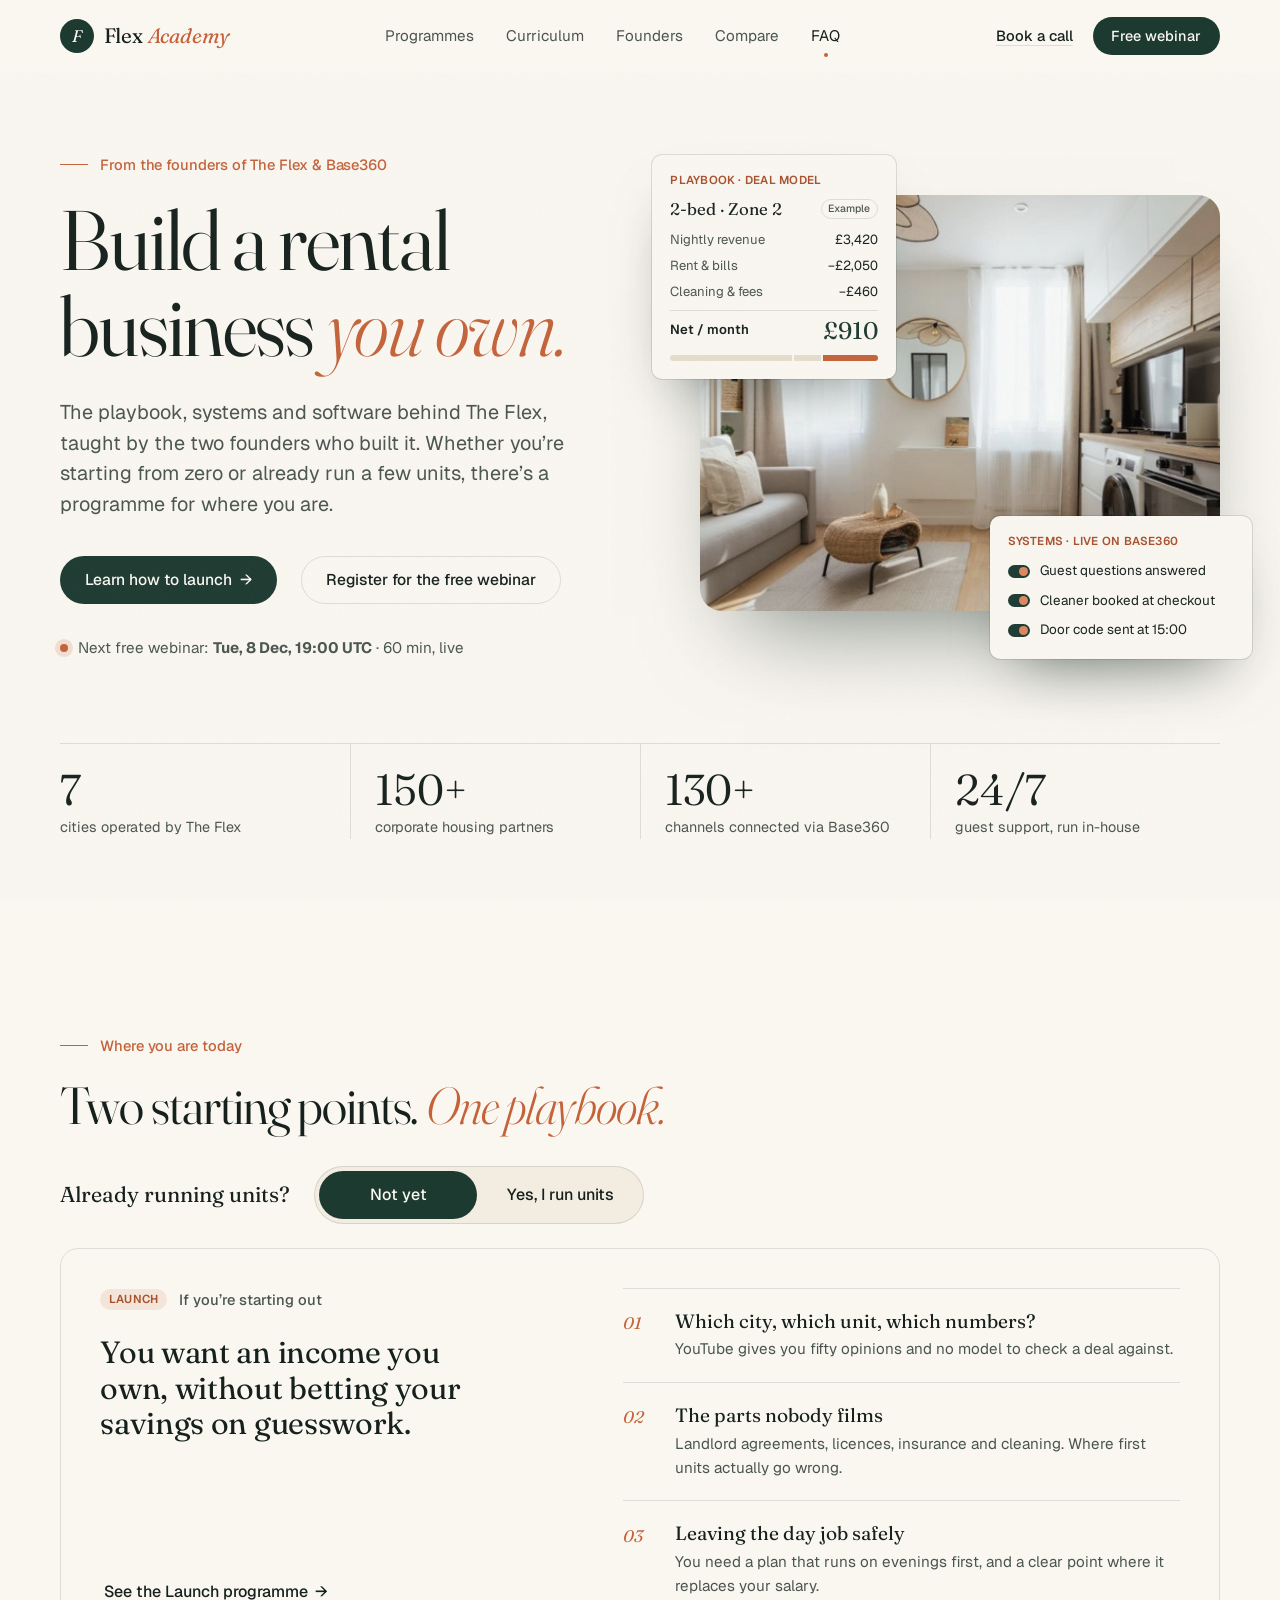
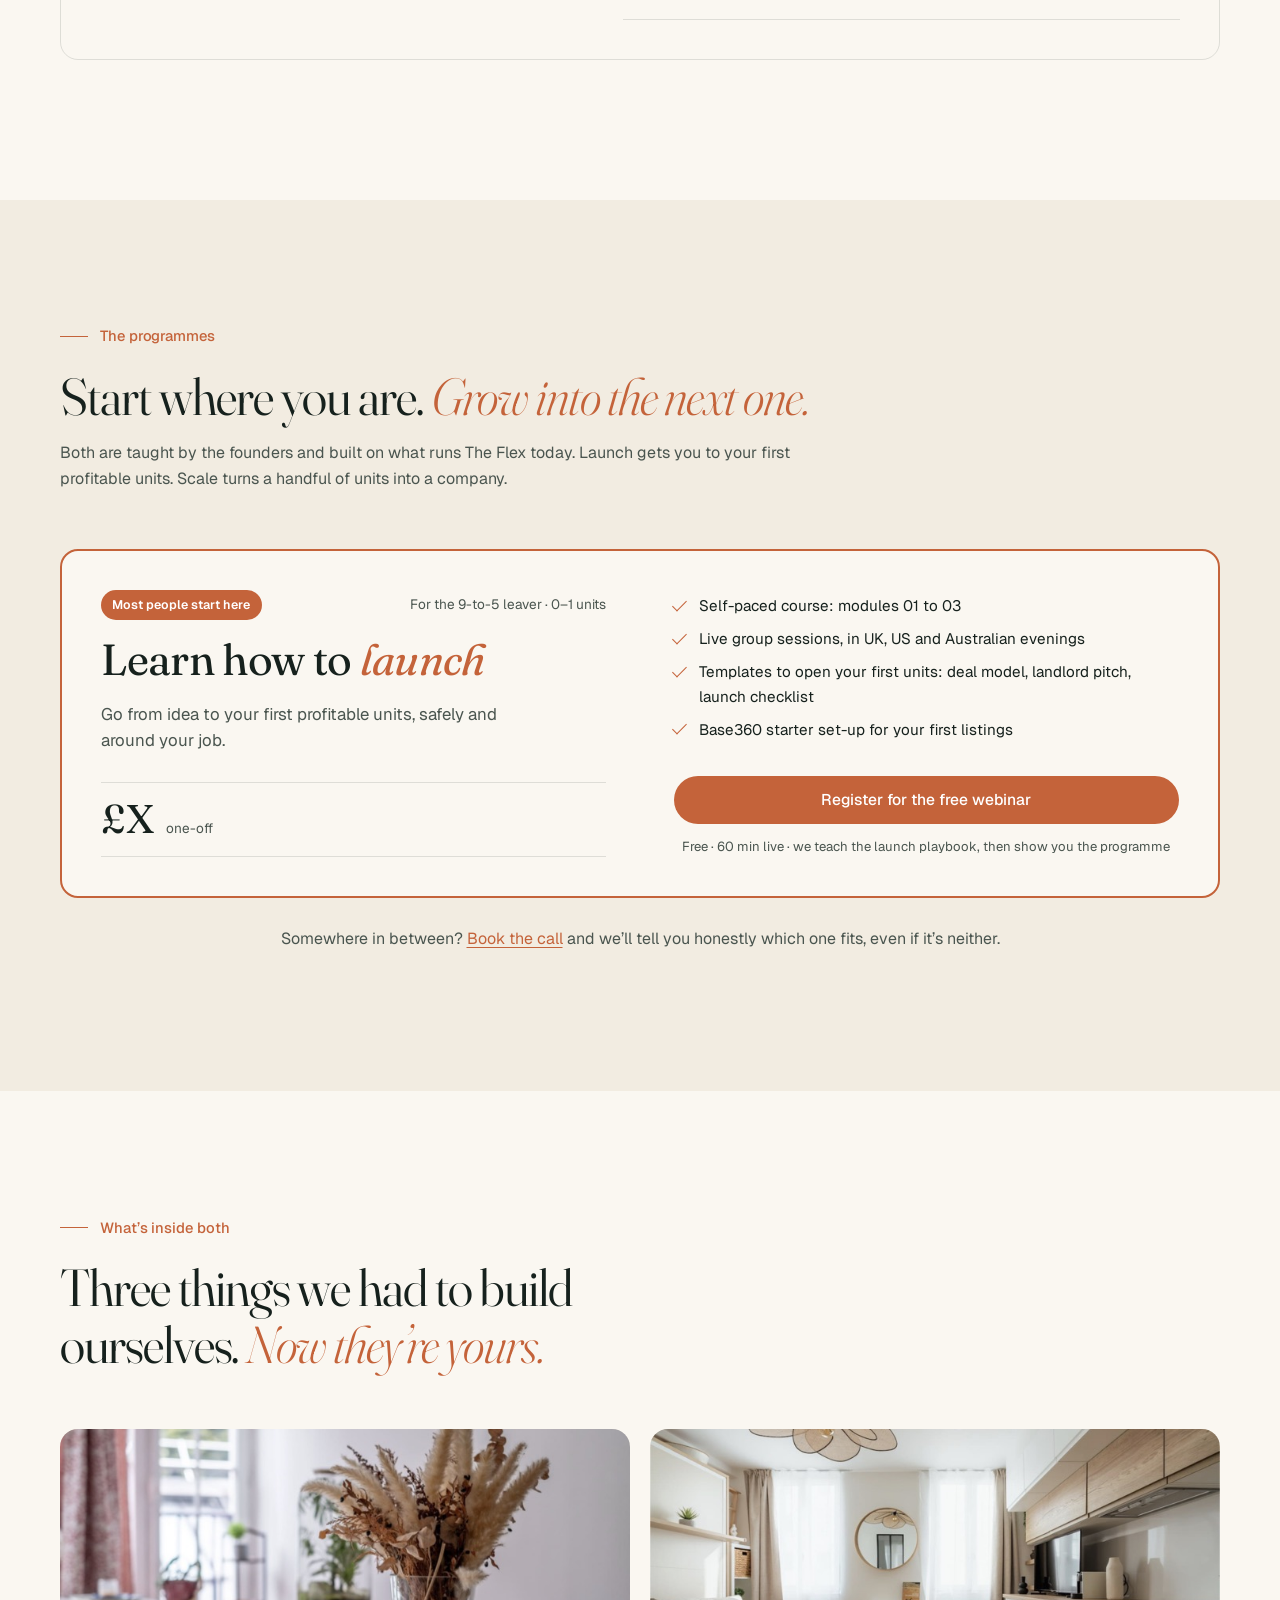
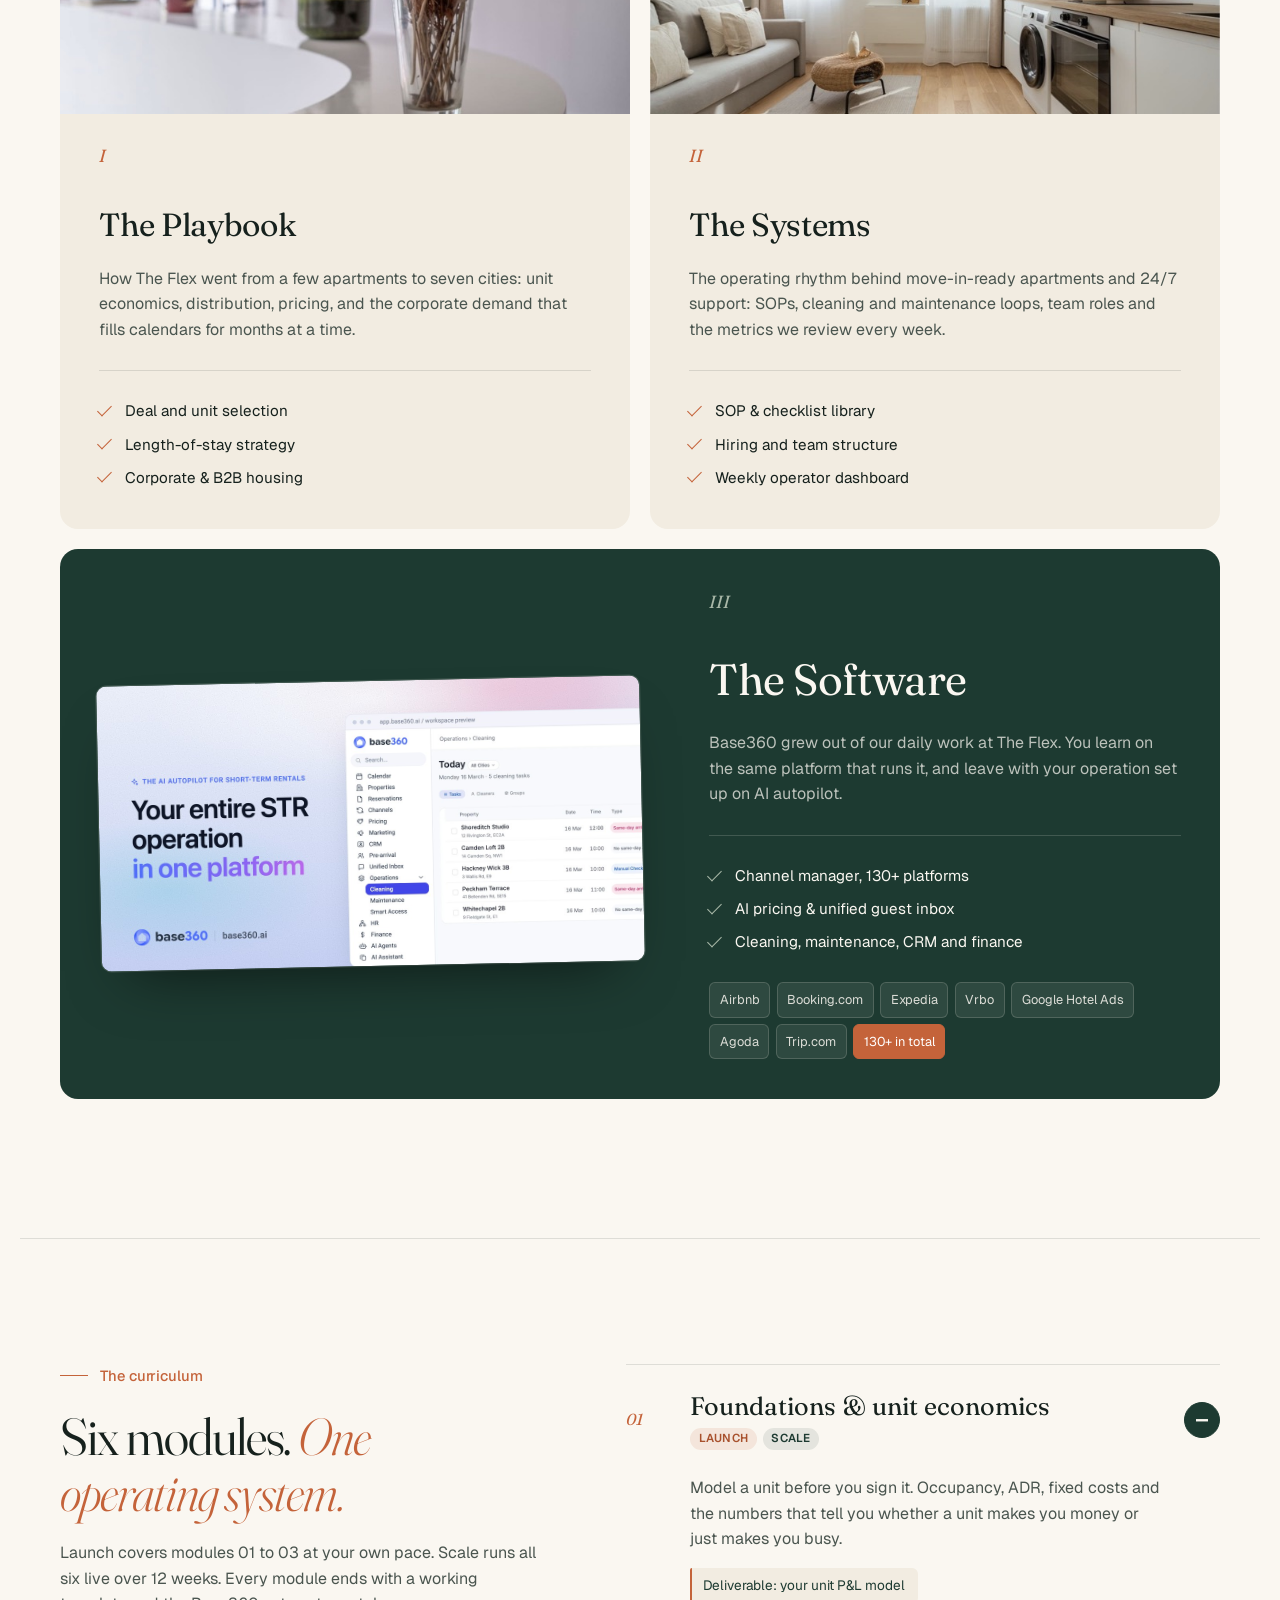
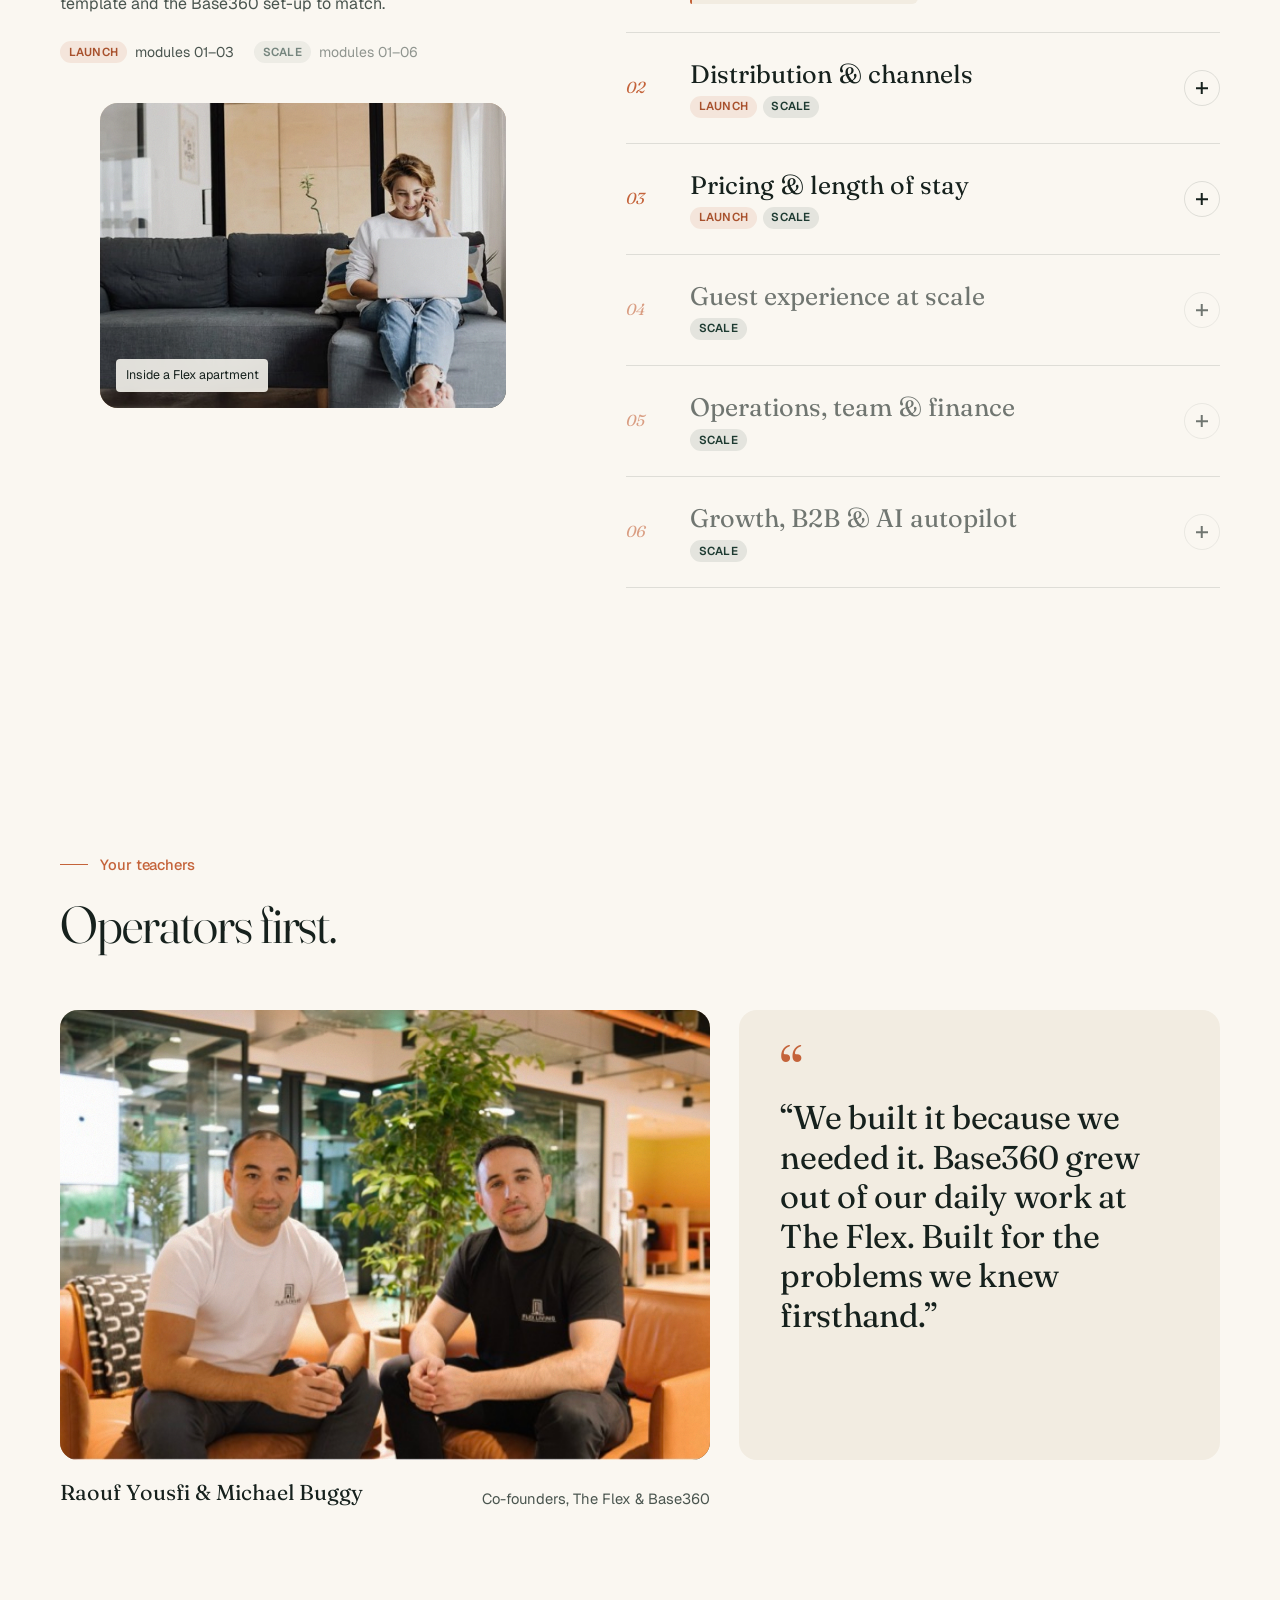
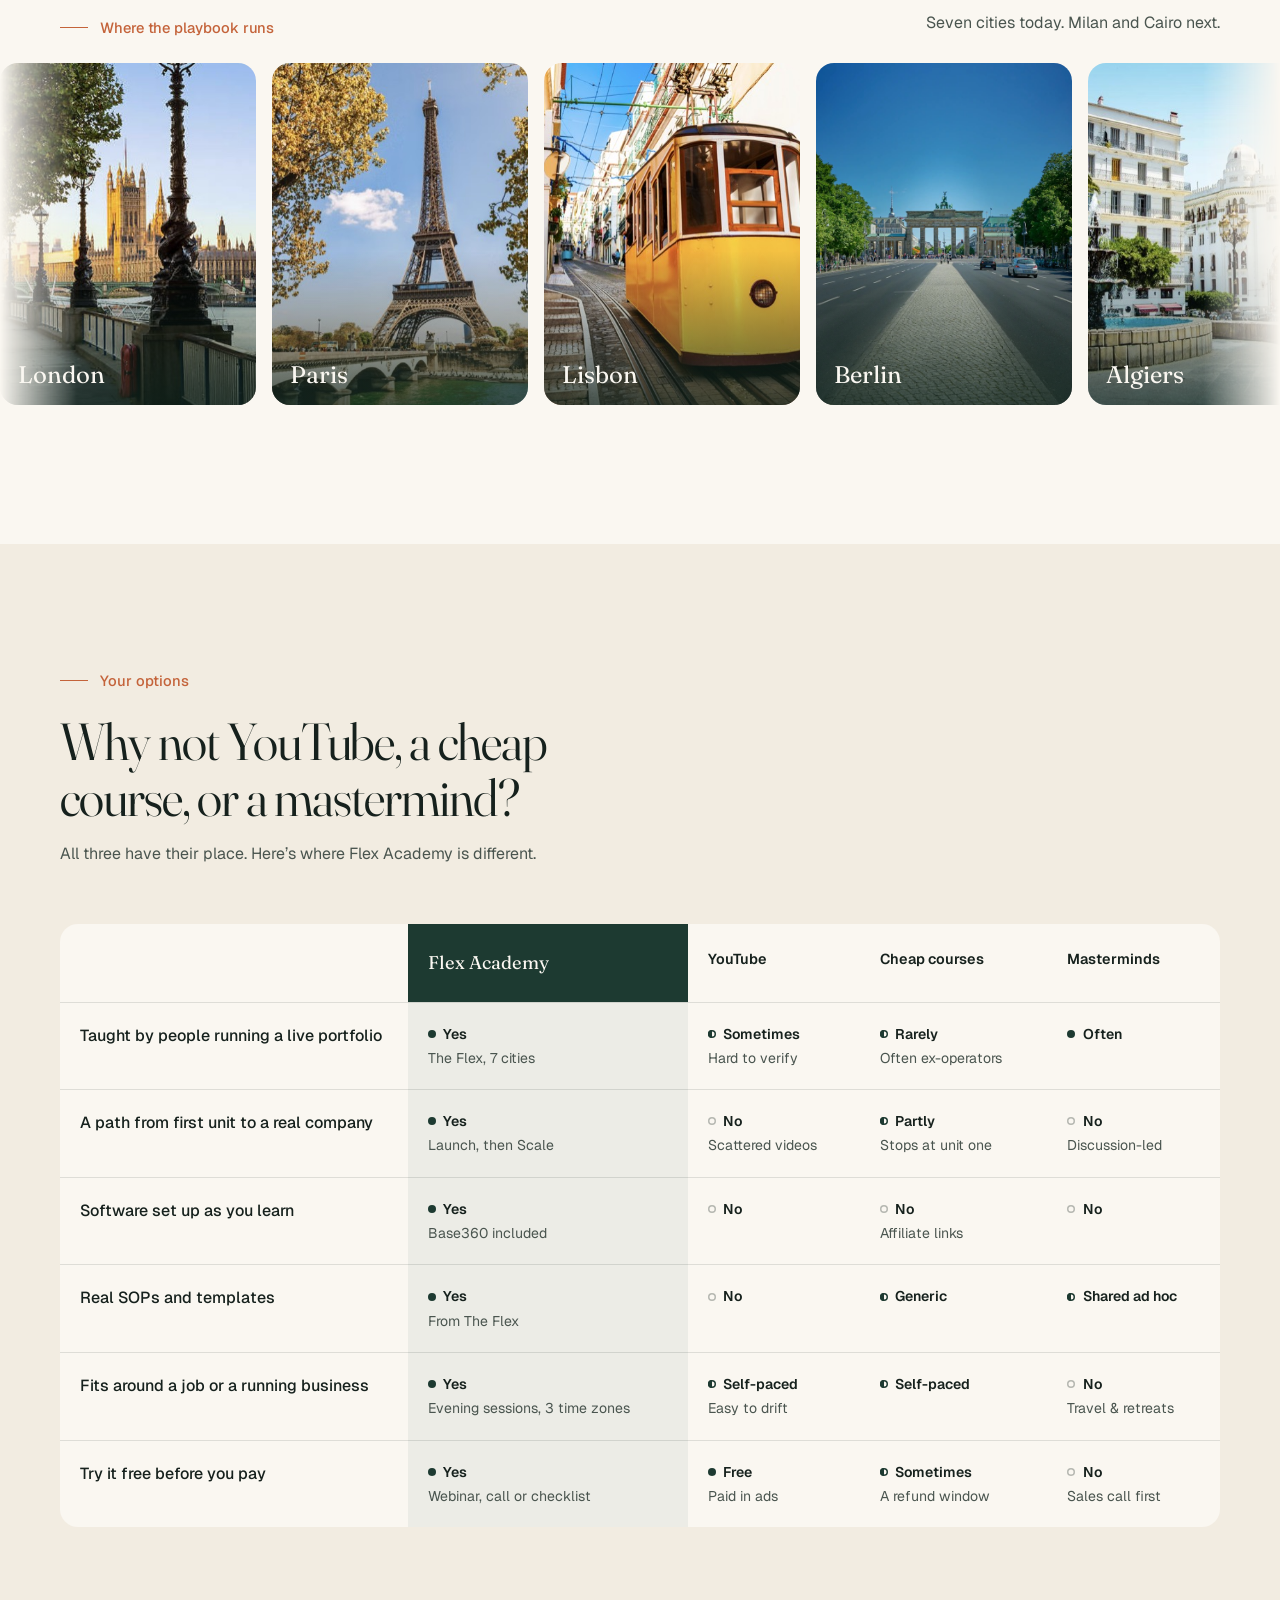
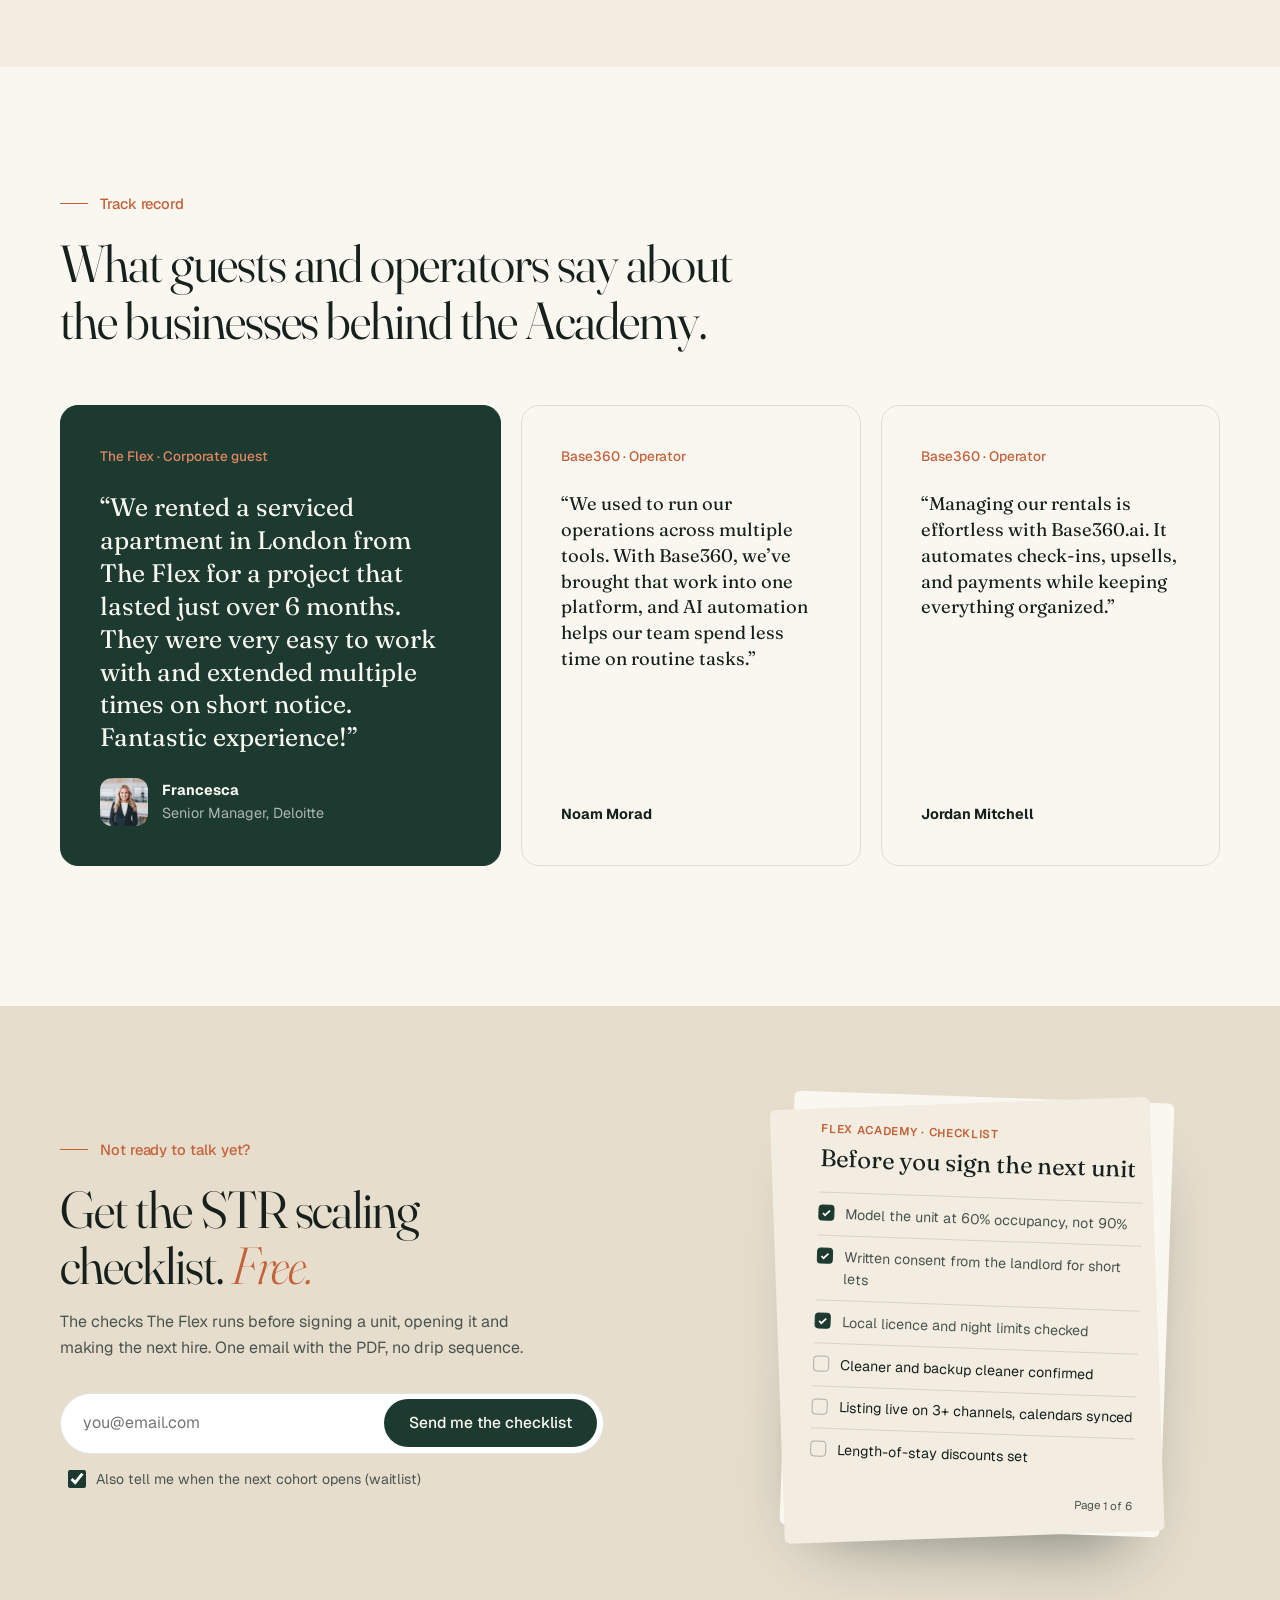
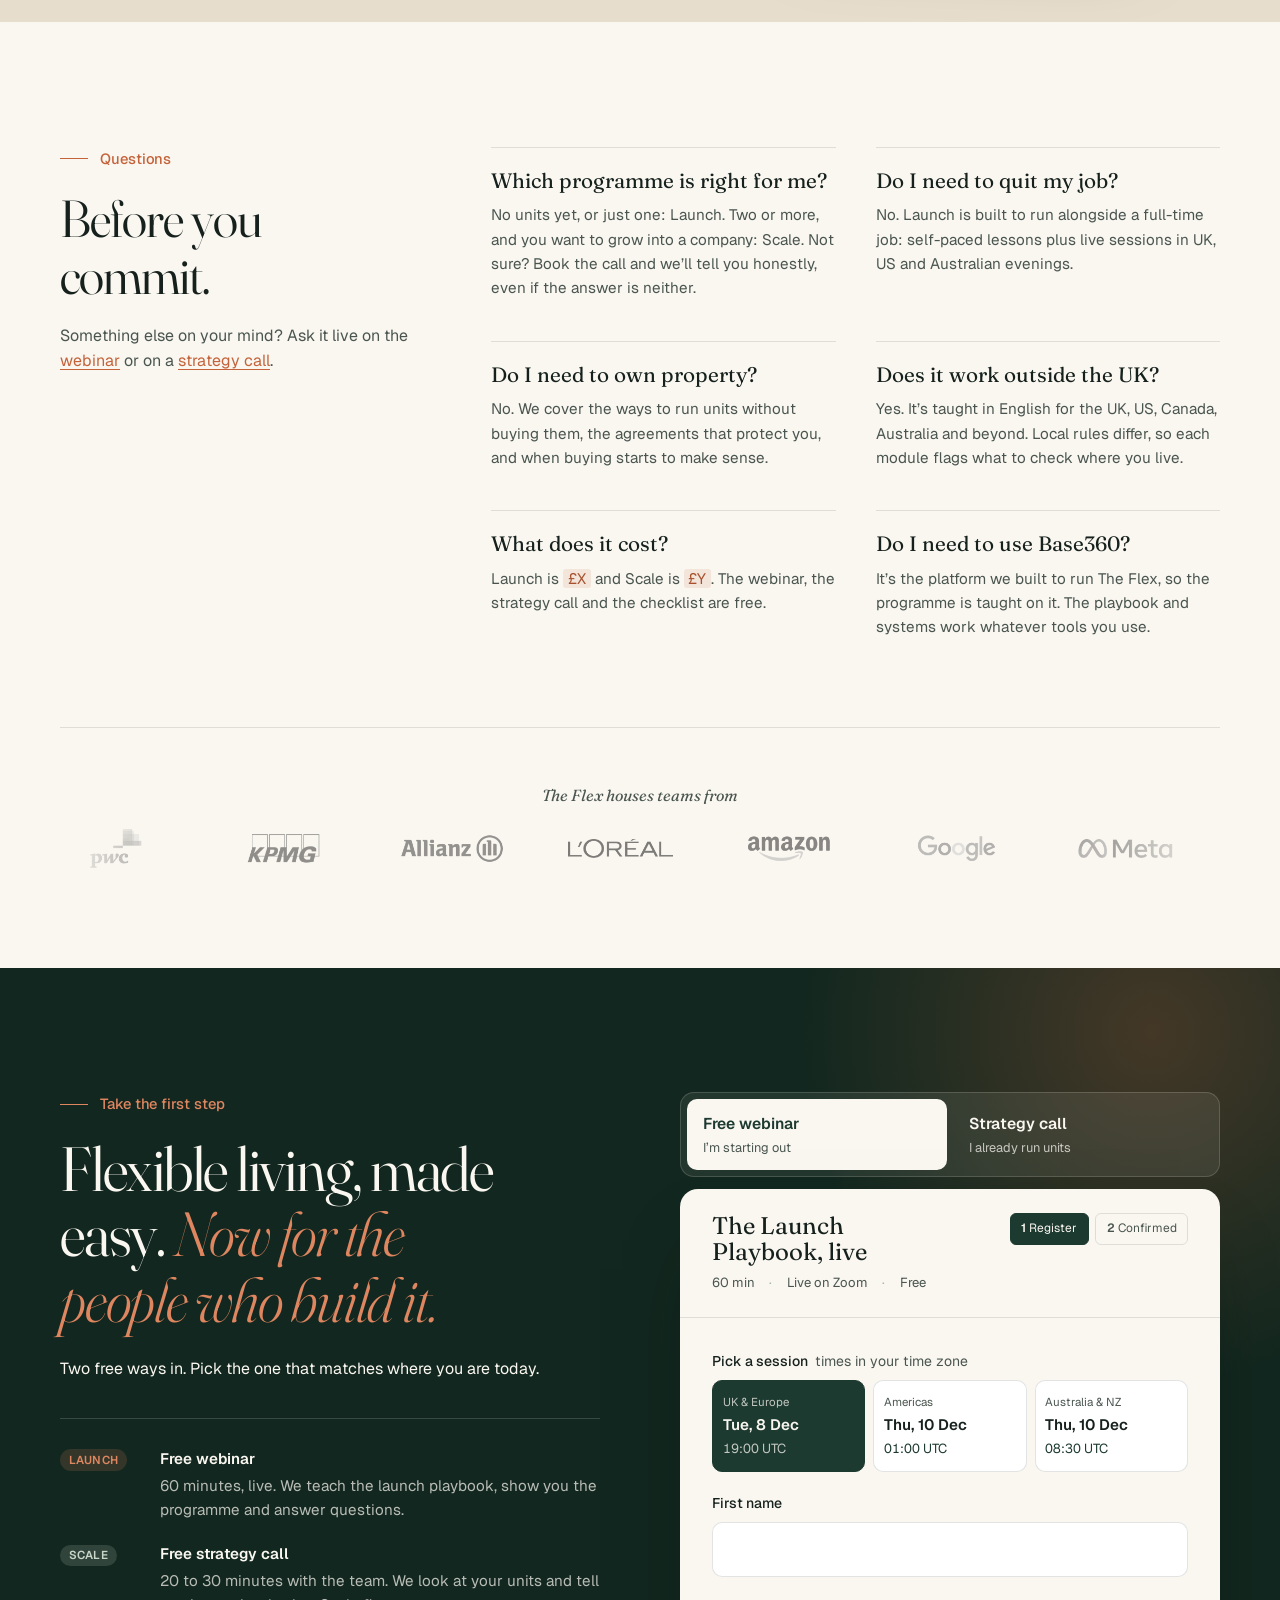
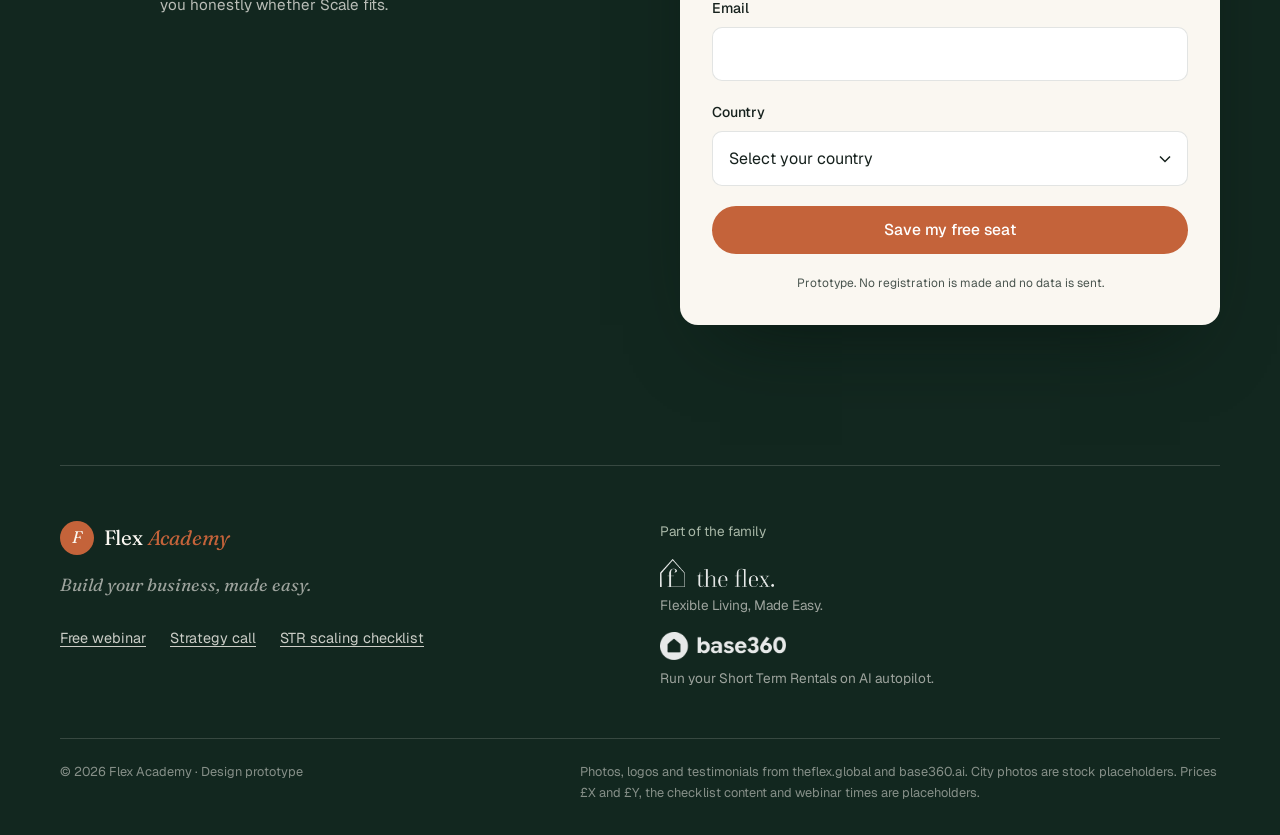
==== commit 4c8d7228: "v2 hero: Launch mode offers the webinar, Scale mode the strategy call Co-Authored-By: Claude Opus 5." ====
--- a/v2/index.html
+++ b/v2/index.html
@@ -1180,9 +1180,10 @@
 
       <div class="hero__actions reveal" data-hero-actions>
         <!-- One primary button: only the one matching the audience is shown -->
-        <a href="#join" class="btn btn--primary" data-open="webinar" data-aud-show="launch">Learn how to launch <span aria-hidden="true">→</span></a>
+        <a href="#programmes" class="btn btn--primary" data-aud-show="launch">Learn how to launch <span aria-hidden="true">→</span></a>
         <a href="#programmes" class="btn btn--primary" data-aud-show="scale">Learn how to scale <span aria-hidden="true">→</span></a>
-        <a href="#join" class="btn btn--ghost" data-open="call">Book a free strategy call</a>
+        <a href="#join" class="btn btn--ghost" data-open="webinar" data-aud-show="launch">Register for the free webinar</a>
+        <a href="#join" class="btn btn--ghost" data-open="call" data-aud-show="scale">Book a free strategy call</a>
       </div>
 
       <p class="hero__fit reveal"><span class="dot" aria-hidden="true"></span><span>Next free webinar: <strong data-webinar-next>this week</strong> · 60 min, live</span></p>
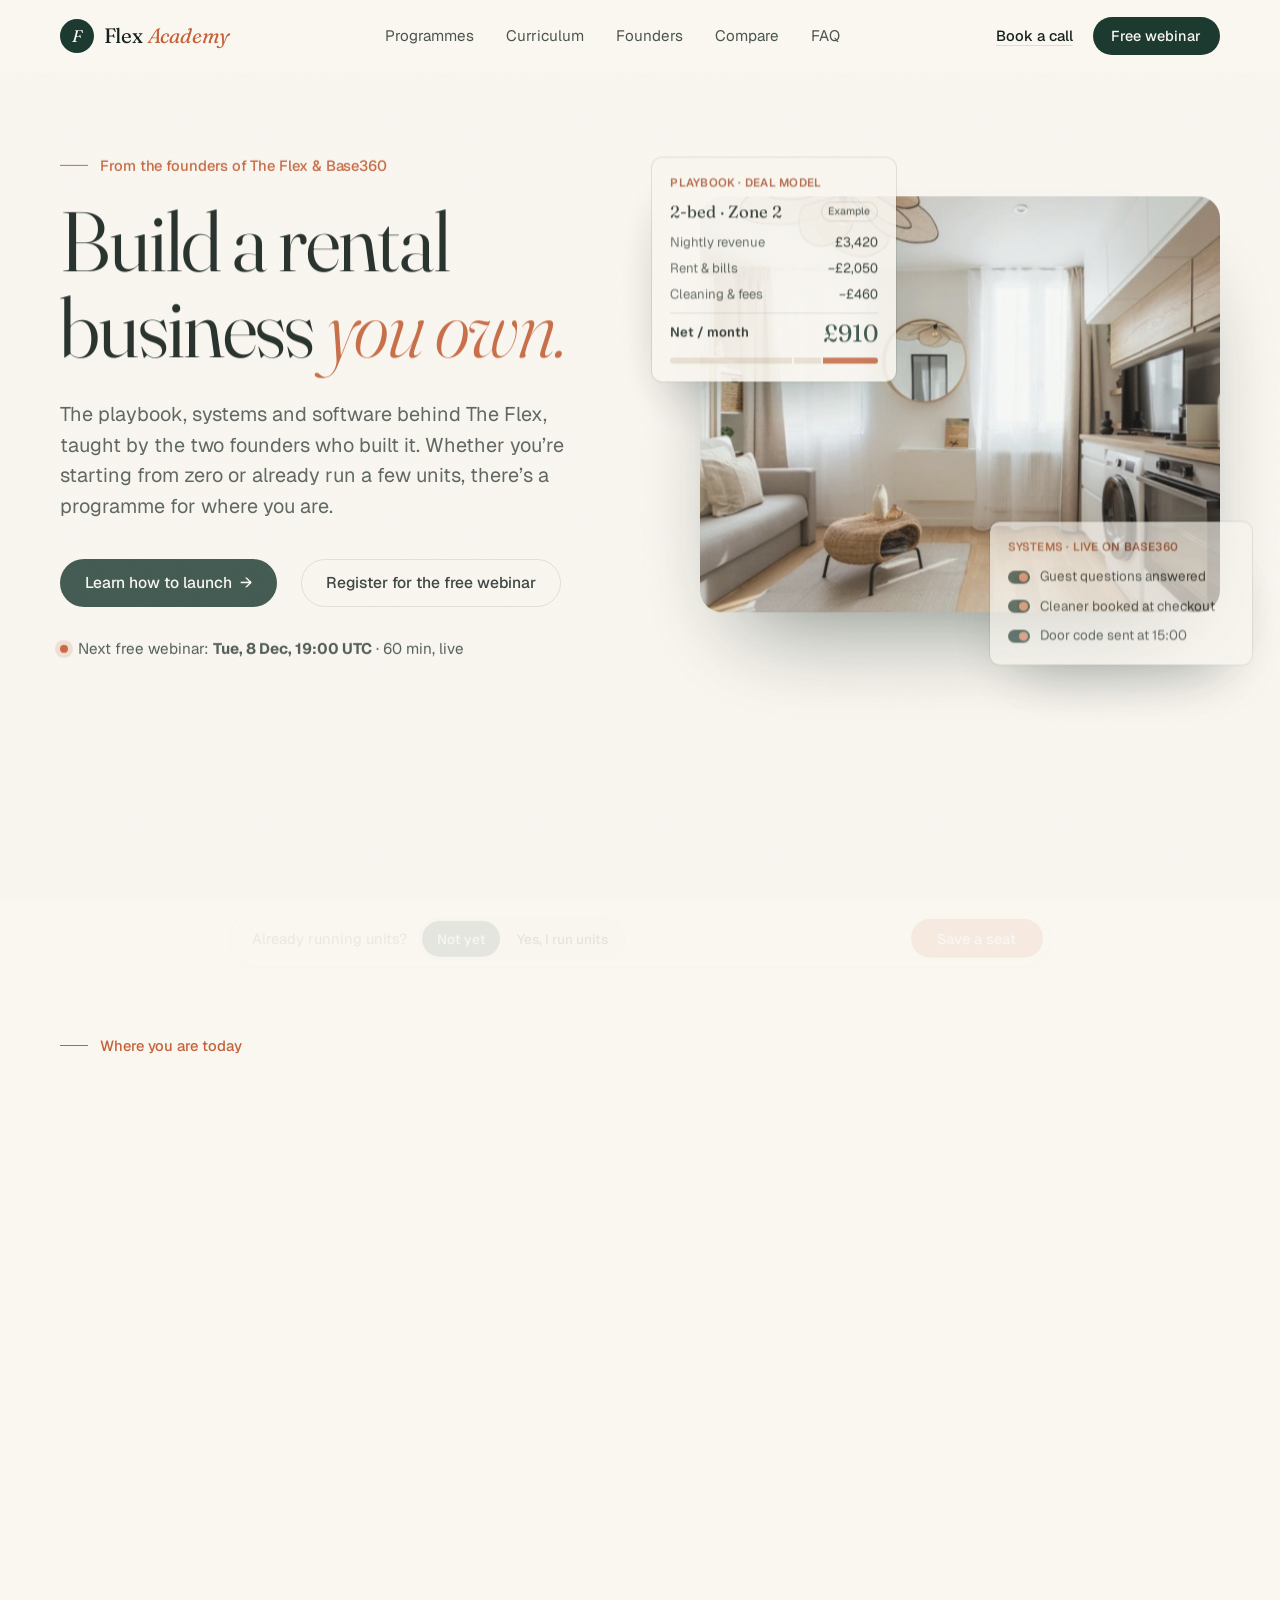
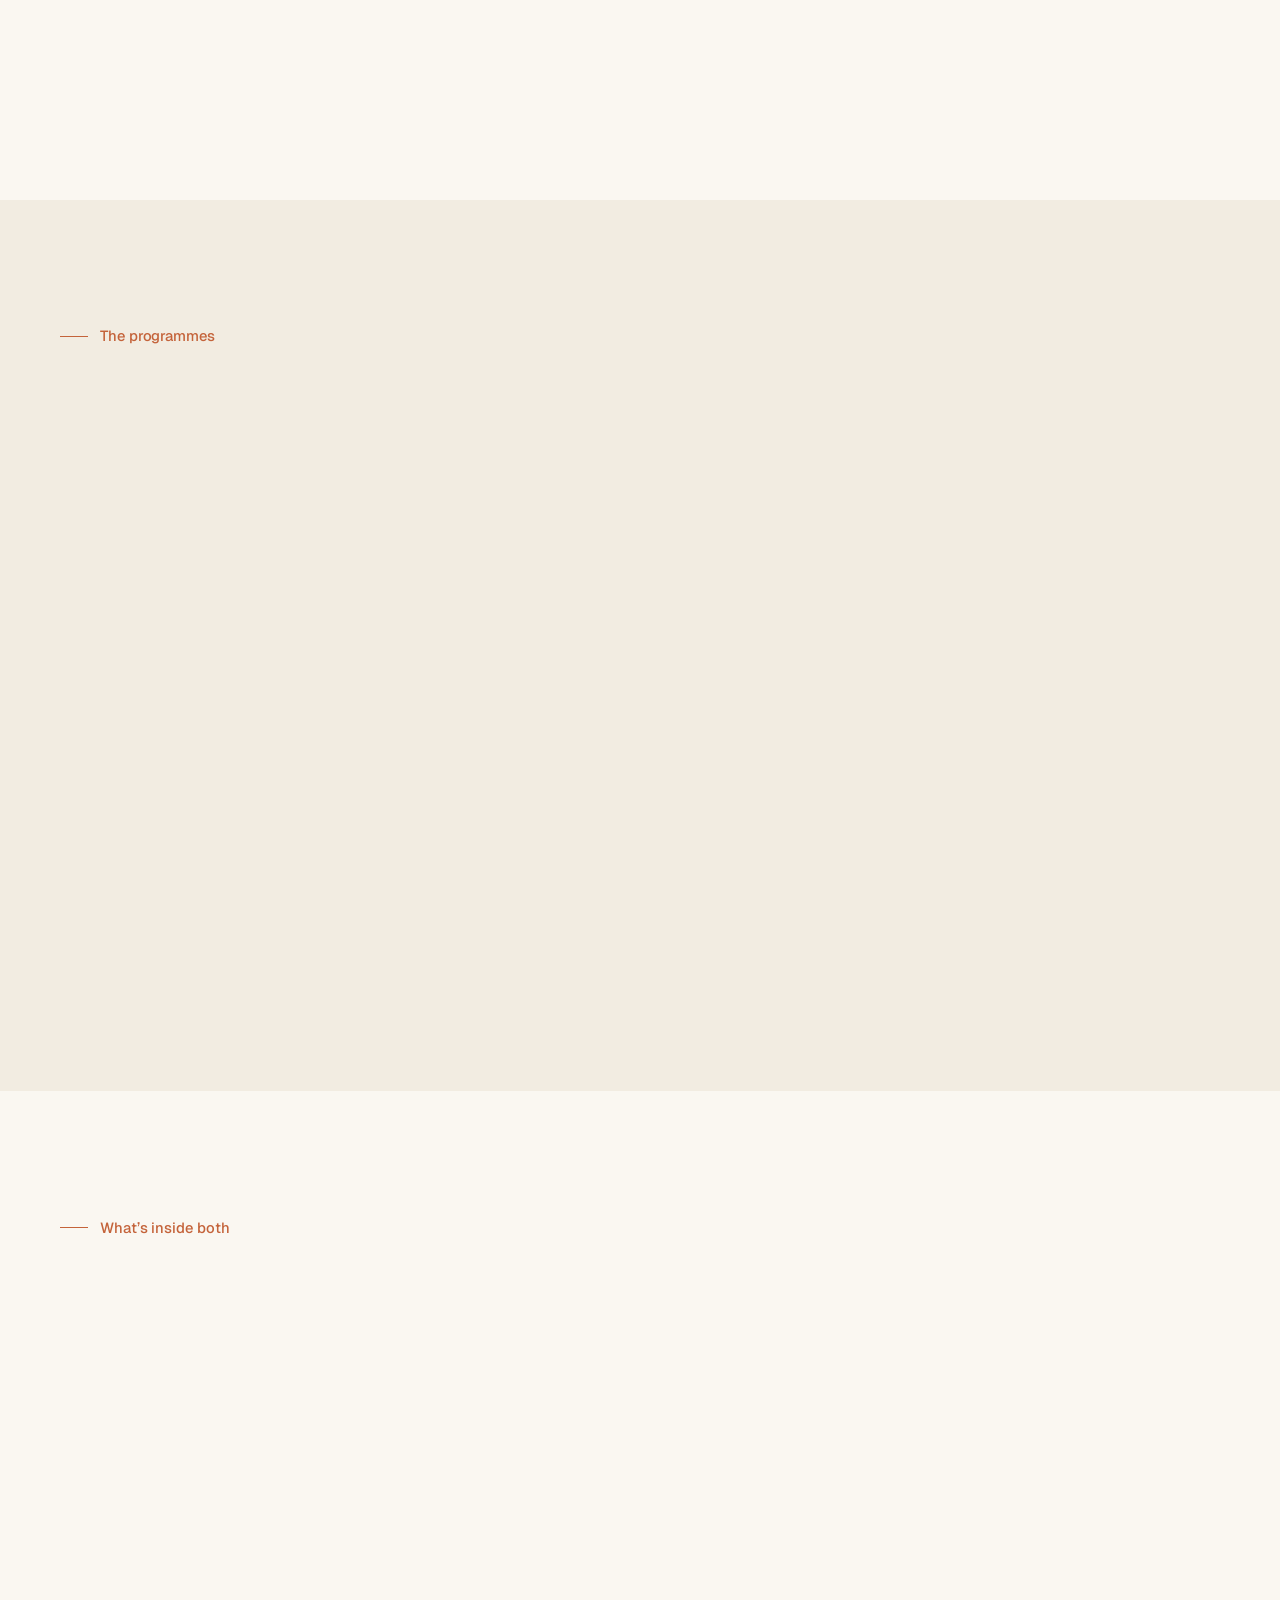
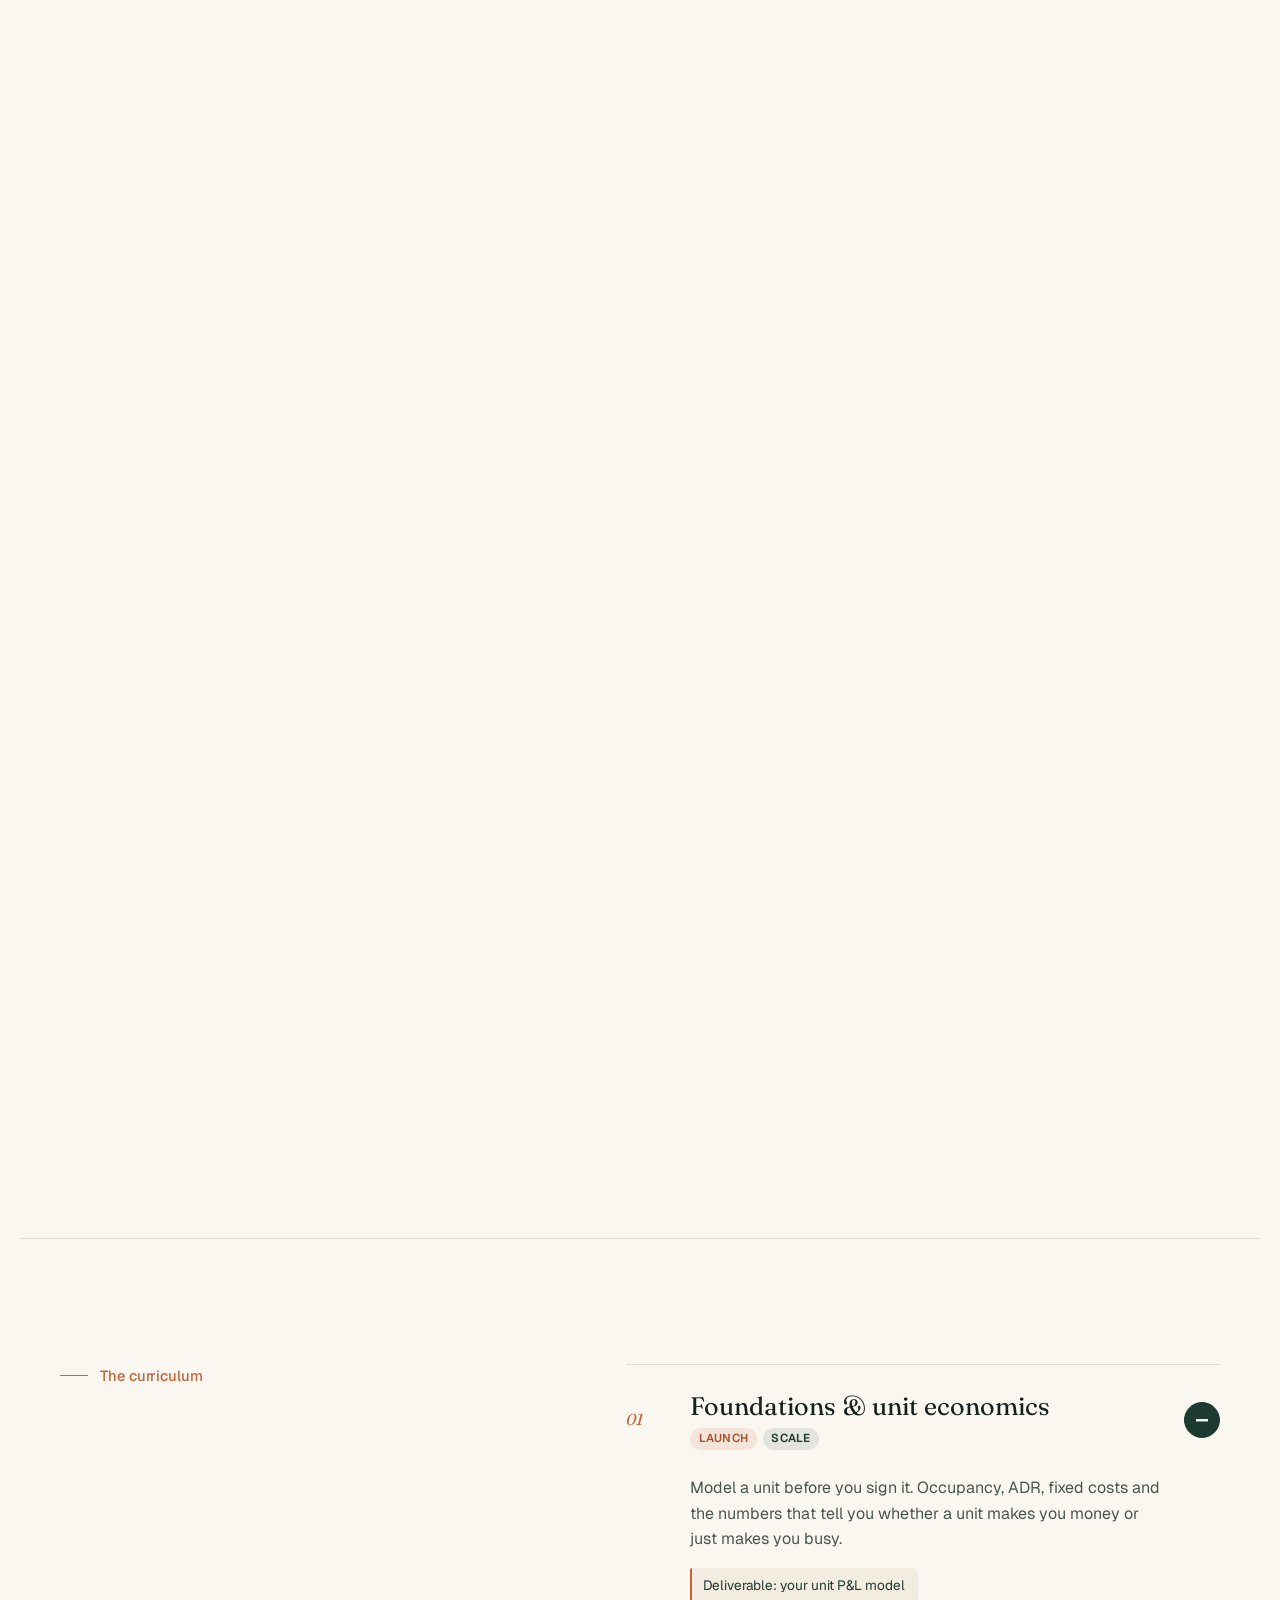
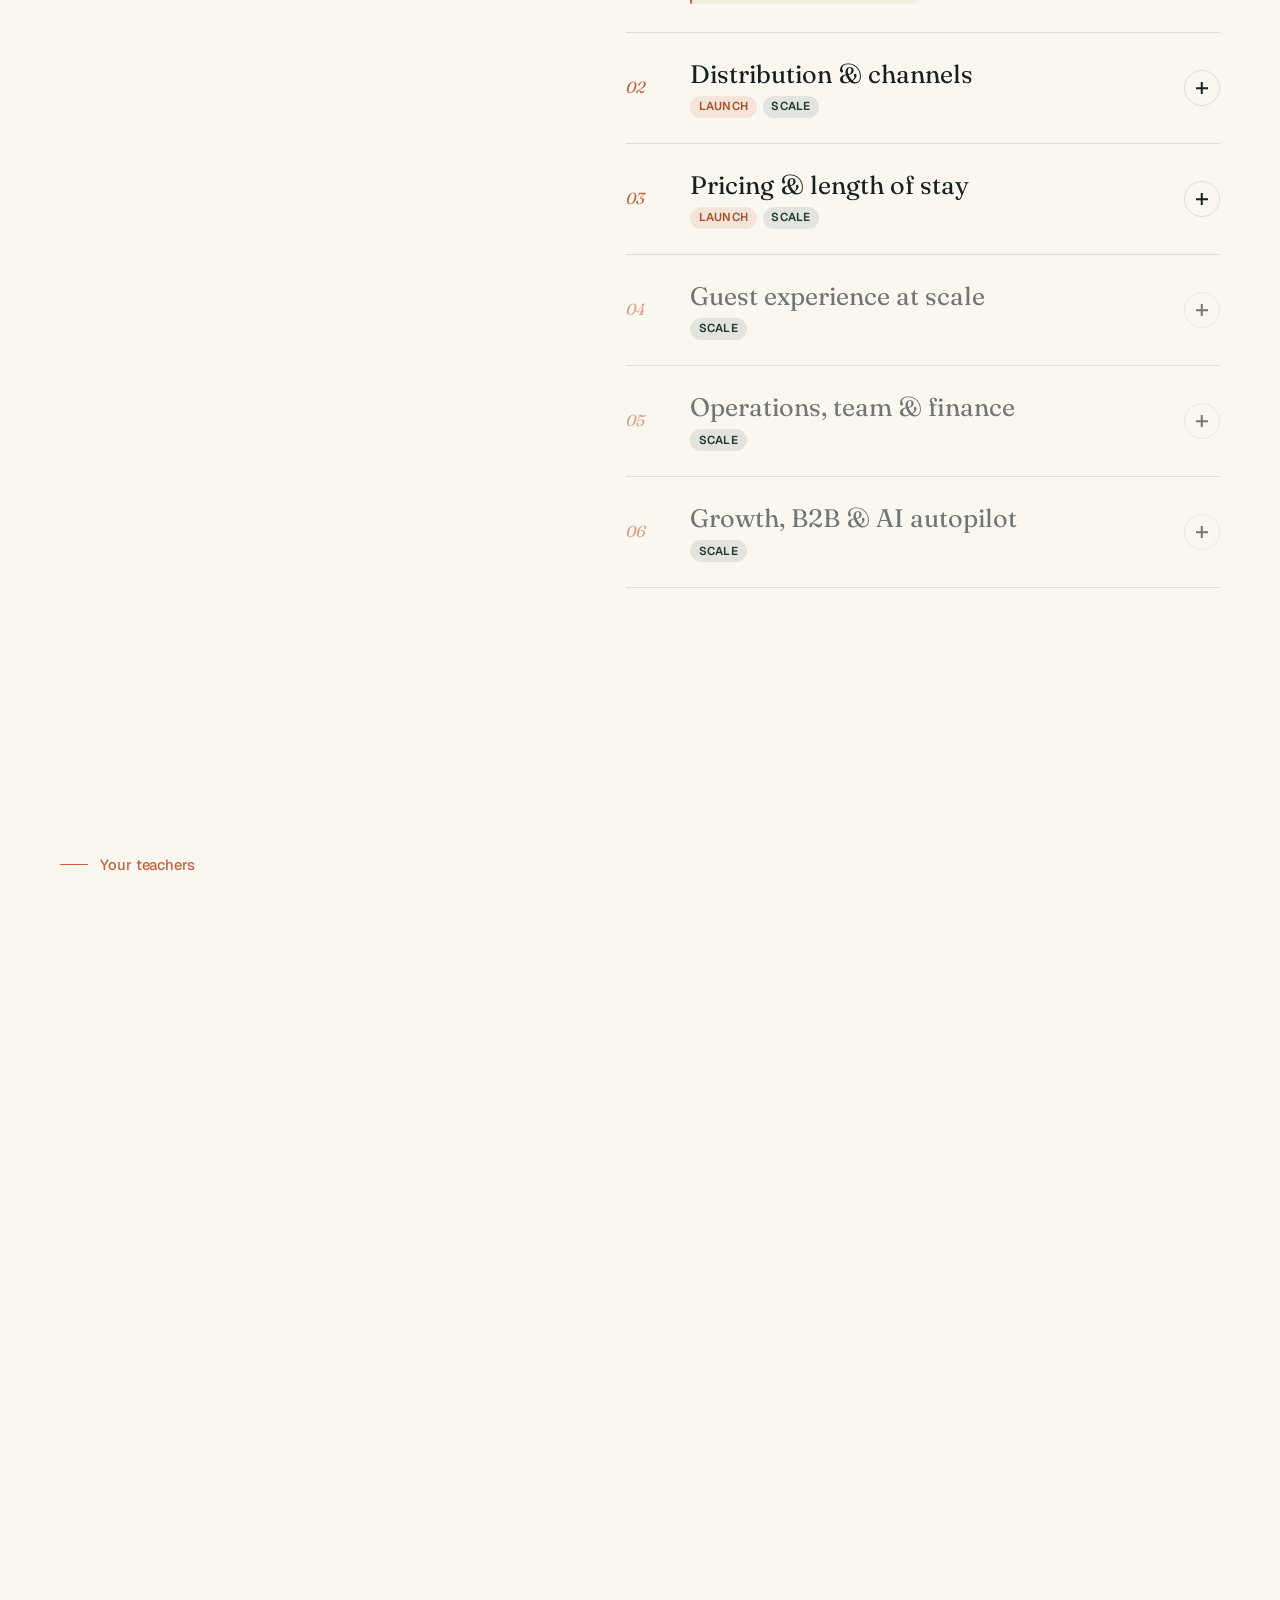
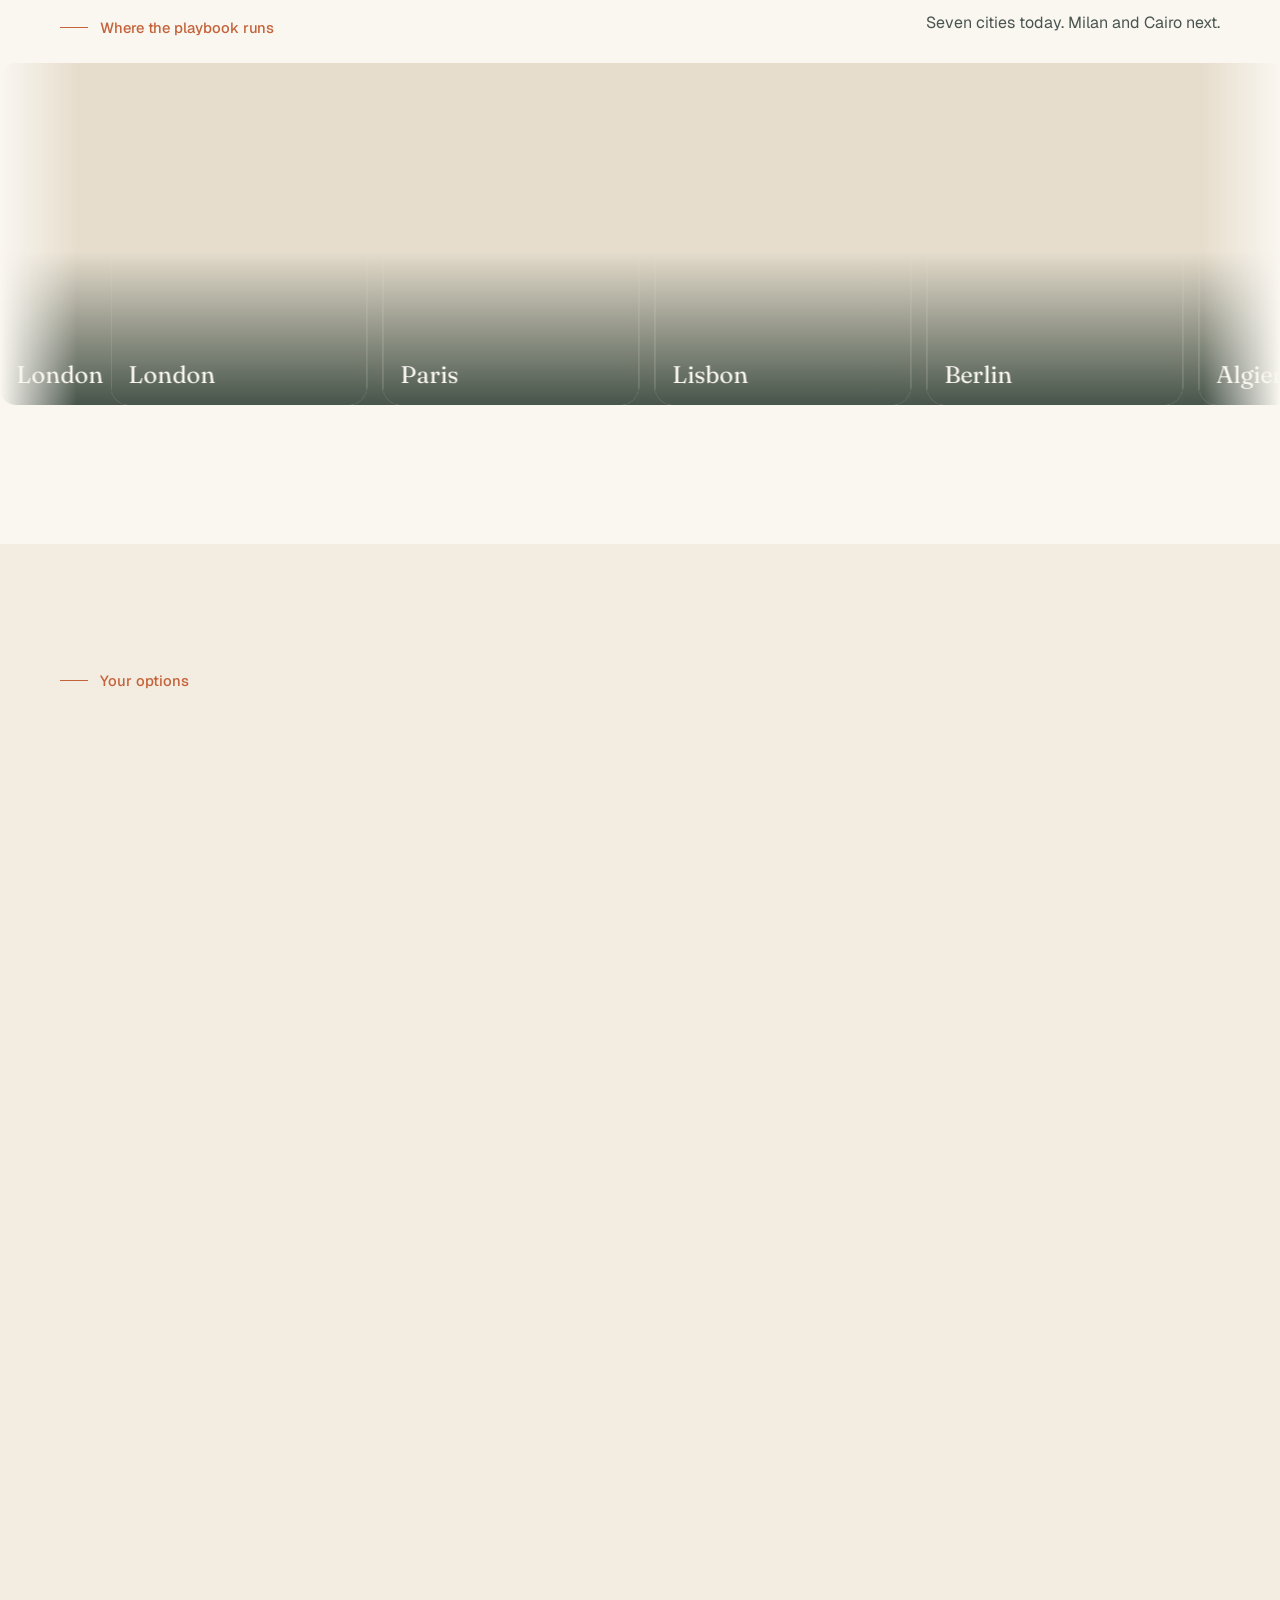
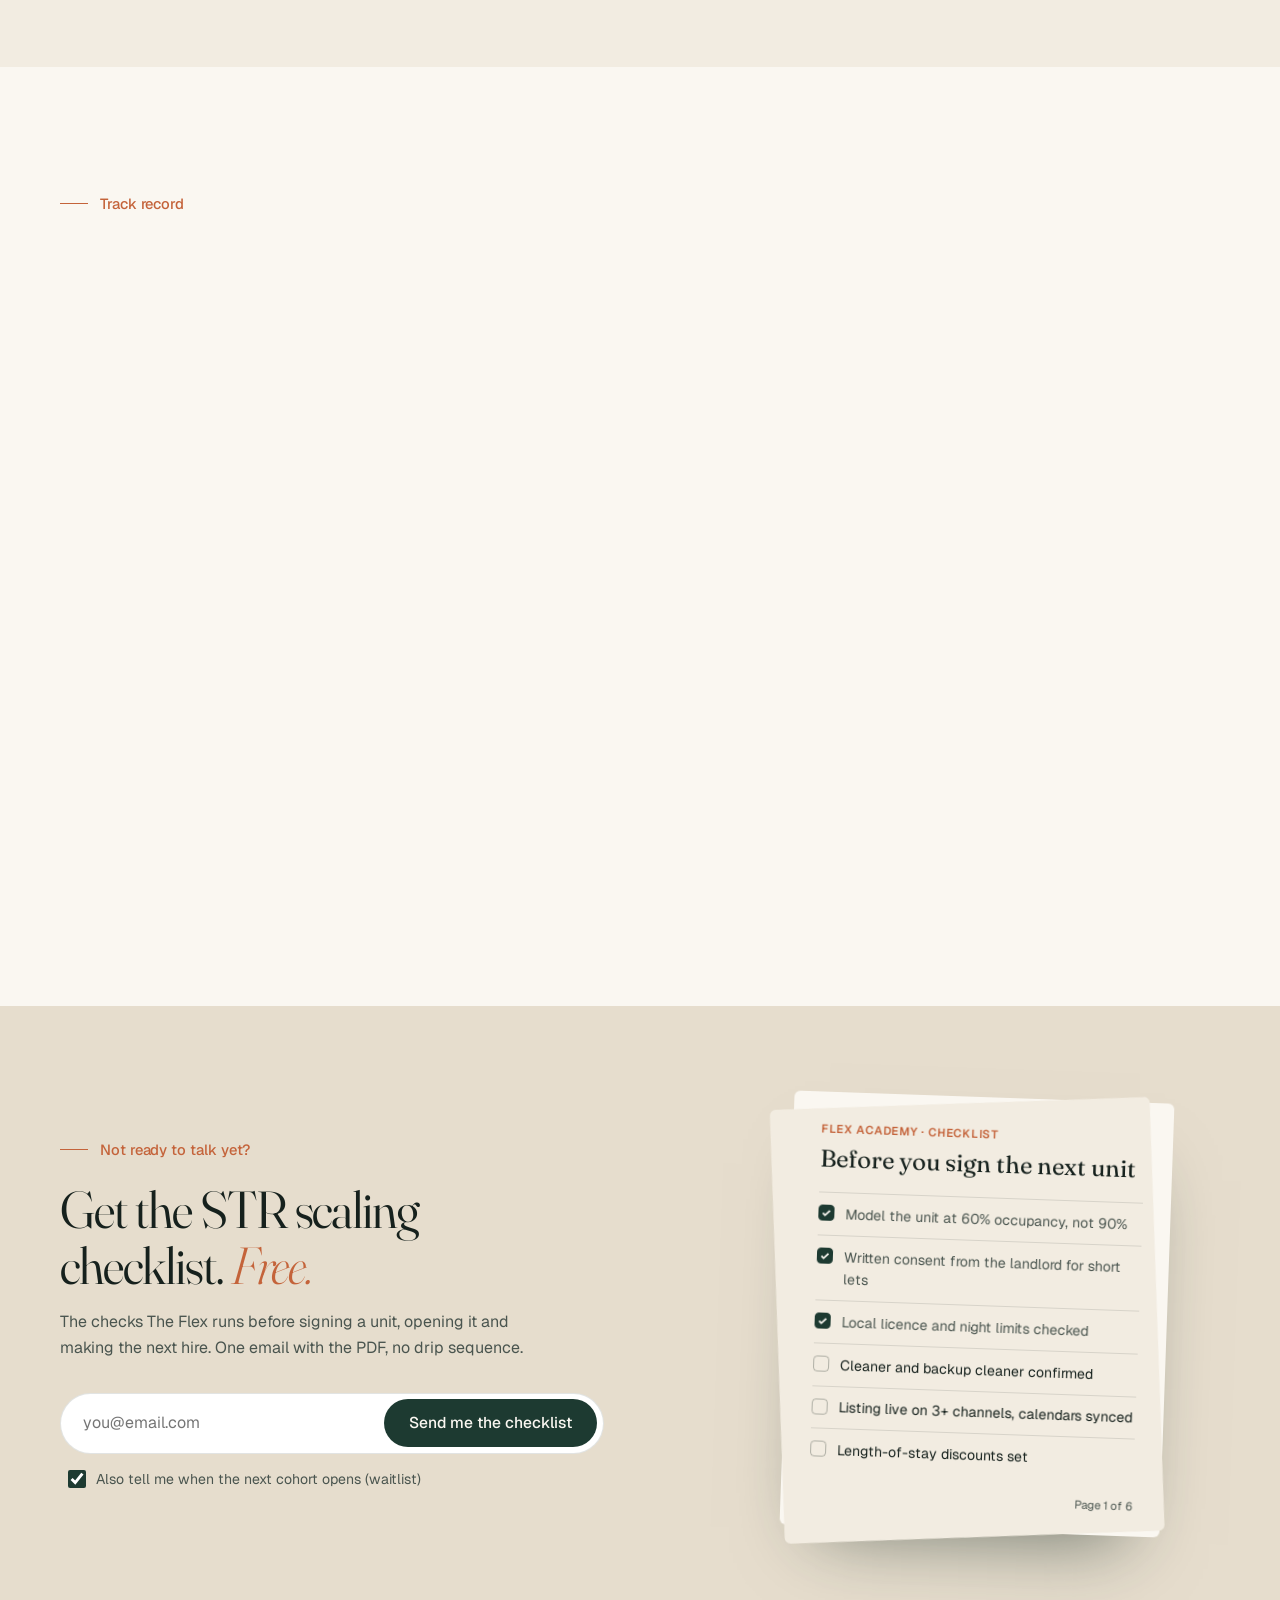
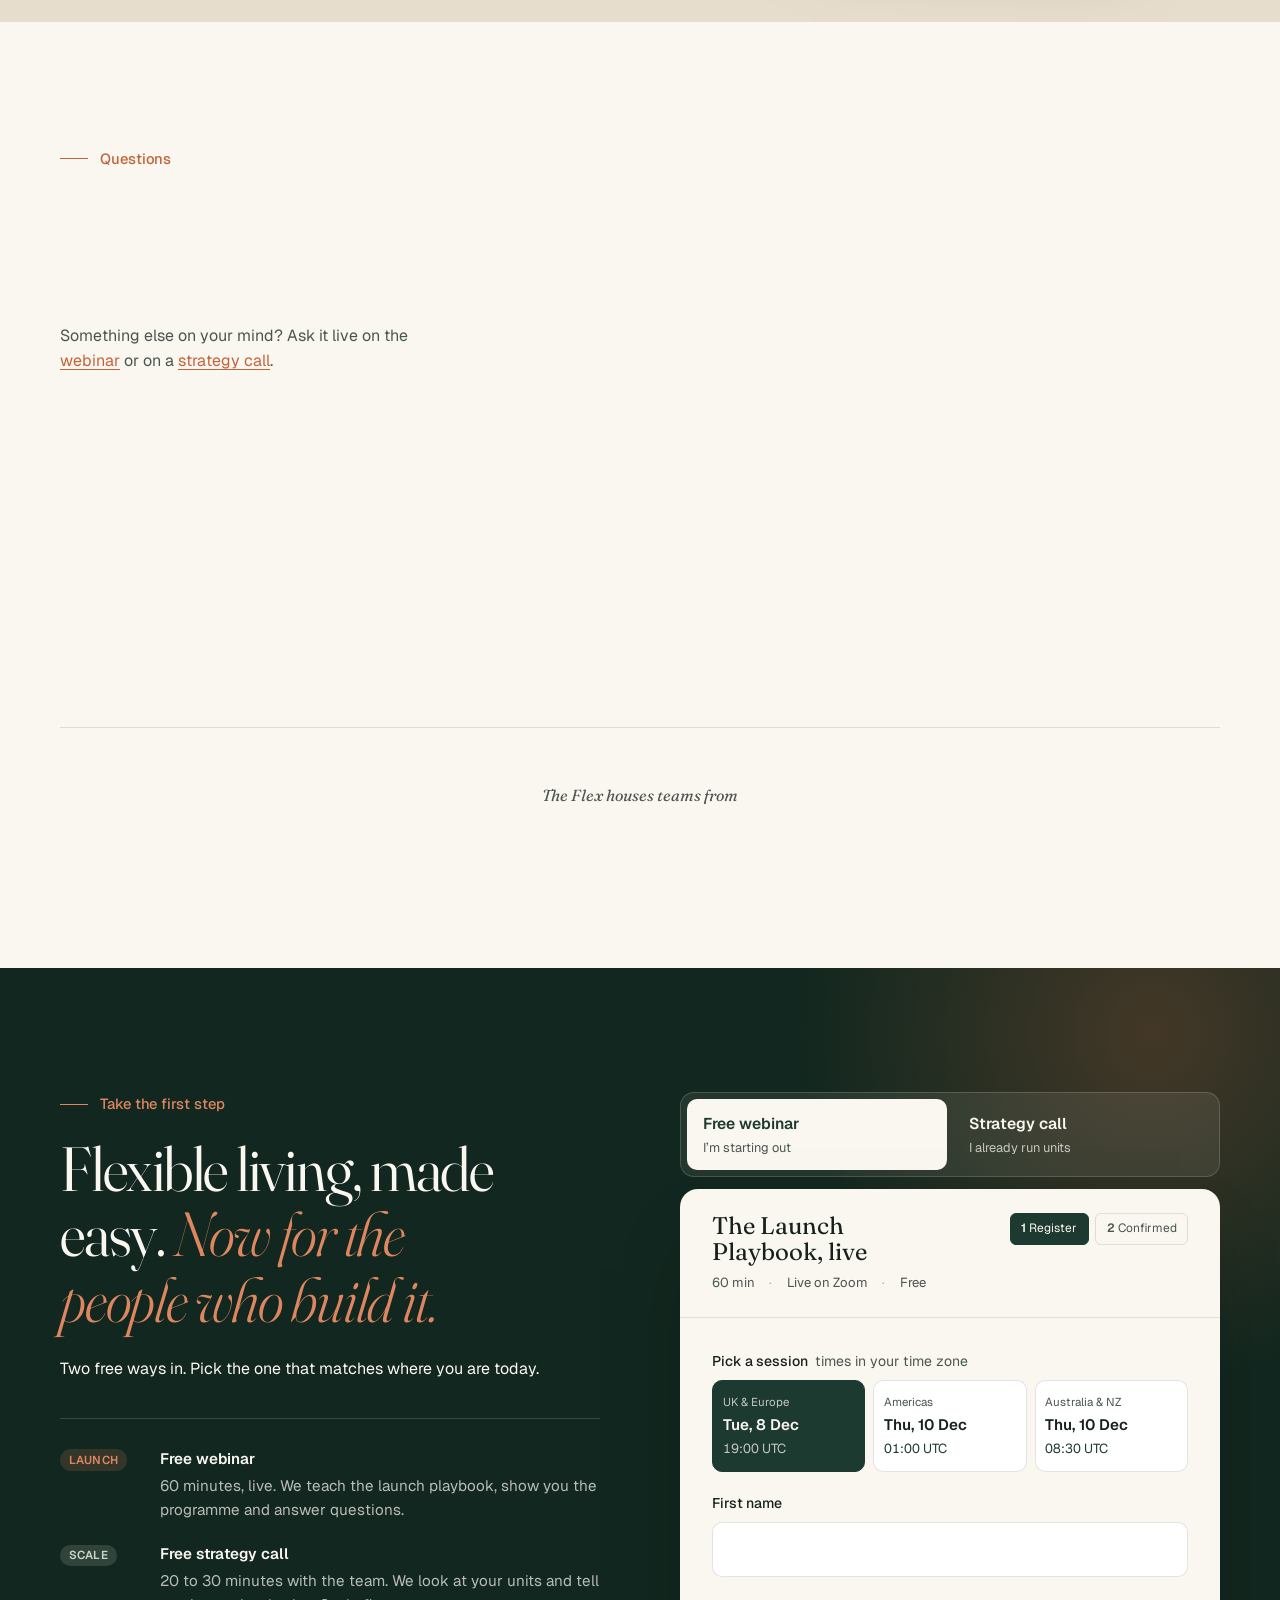
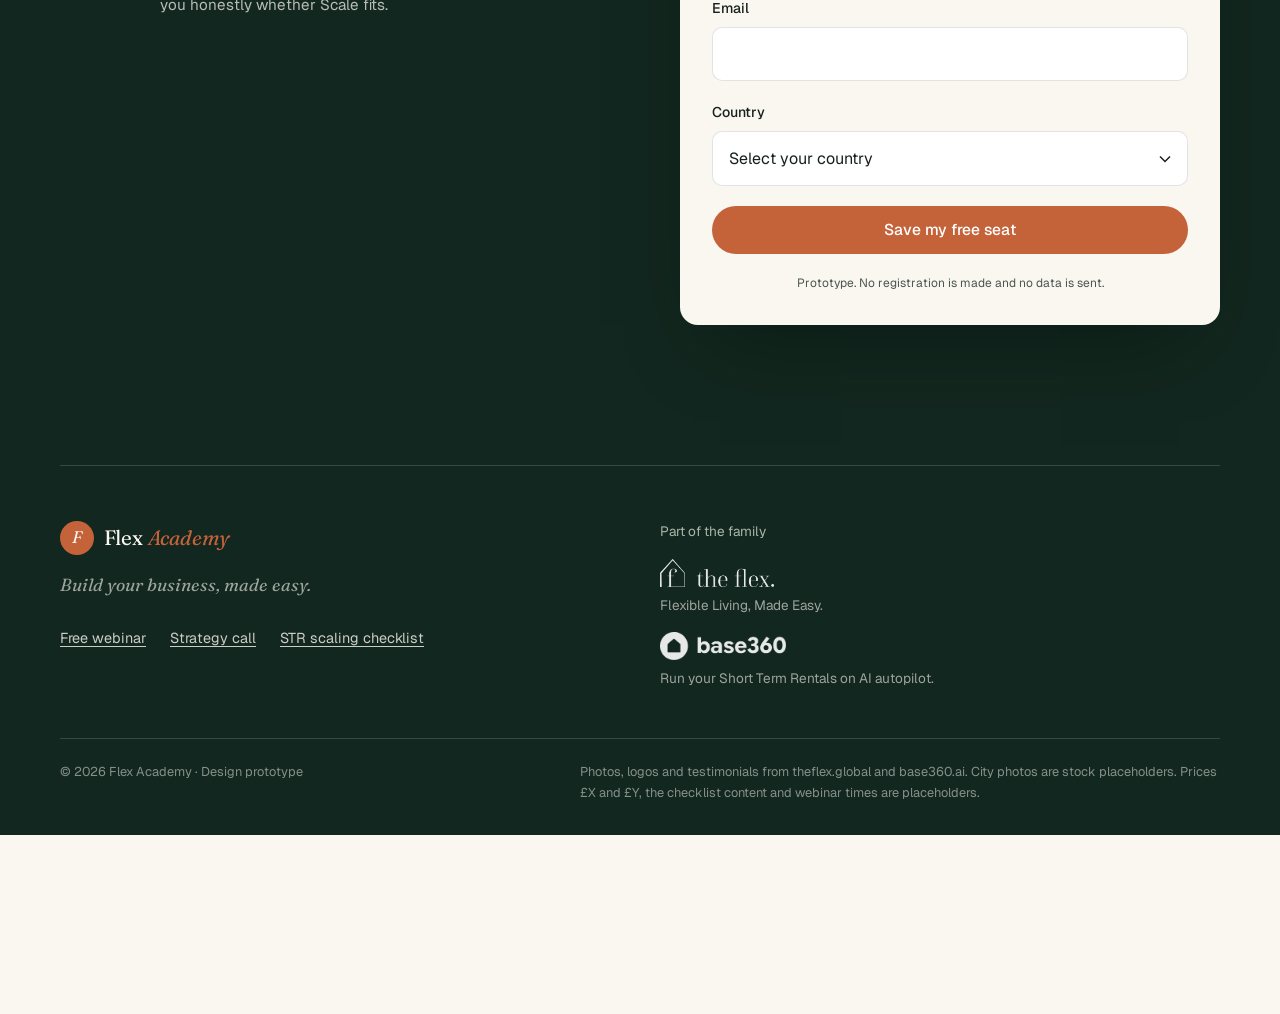
==== commit 1b0ded00: "Make v2 the main page, drop v1 The v2 page now lives at the root; /v2/ redirects there.  Co-Authored" ====
--- a/v2/index.html
+++ b/v2/index.html
@@ -1,2426 +1,10 @@
 <!doctype html>
 <html lang="en">
 <head>
-  <script>
-    document.documentElement.classList.add("js");
-    // Audience is set before first paint: ?audience=scale, #audience=scale or #scale open the page on Scale
-    (function (d) {
-      var m = /[?&#]audience=(launch|scale)\b/.exec(location.search + location.hash) || /^#(launch|scale)$/.exec(location.hash);
-      d.dataset.audience = m ? m[1] : "launch";
-    })(document.documentElement);
-  </script>
-  <meta charset="utf-8">
-  <meta name="viewport" content="width=device-width, initial-scale=1">
-  <title>Flex Academy — Build a rental business you own</title>
-  <meta name="description" content="Flex Academy teaches you to launch and scale a short-term rental company with the playbook, systems and software behind The Flex. From founders Raouf Yousfi and Michael Buggy.">
-  <meta name="theme-color" content="#1D3A31">
-  <meta property="og:type" content="website">
-  <meta property="og:title" content="Flex Academy — Build a rental business you own">
-  <meta property="og:description" content="Two programmes: learn how to launch your first units, or learn how to scale a handful into a real company. Taught by the founders of The Flex and Base360.">
-  <meta name="twitter:card" content="summary_large_image">
-  <link rel="icon" href="data:image/svg+xml,%3Csvg xmlns='http://www.w3.org/2000/svg' viewBox='0 0 64 64'%3E%3Ccircle cx='32' cy='32' r='32' fill='%231D3A31'/%3E%3Ctext x='32' y='44' text-anchor='middle' font-family='Georgia,serif' font-style='italic' font-size='36' fill='%23FAF7F1'%3EF%3C/text%3E%3C/svg%3E">
-  <link rel="preconnect" href="https://fonts.googleapis.com">
-  <link rel="preconnect" href="https://fonts.gstatic.com" crossorigin>
-  <link href="https://fonts.googleapis.com/css2?family=Fraunces:ital,opsz,wght@0,9..144,300..600;1,9..144,300..500&family=Geist:wght@400;500;600&display=swap" rel="stylesheet">
-  <style>
-/* =========================================================
-   Flex Academy — landing page prototype
-   Tokens → base → components → sections → responsive
-   ========================================================= */
-
-:root {
-  /* colour */
-  --paper: #FAF7F1;
-  --cream: #F2ECE1;
-  --sand: #E6DDCD;
-  --ink: #16211D;
-  --ink-soft: #4A554F;
-  --forest: #1D3A31;
-  --forest-deep: #12271F;
-  --clay: #C4633A;
-  --clay-dark: #A8512D;
-  --sage: #A9B8A8;
-  --line: rgba(22, 33, 29, 0.12);
-  --line-light: rgba(250, 247, 241, 0.16);
-  --clay-on-dark: #DE8660; /* same hue as --clay, lifted for contrast on forest */
-  --shadow-lift: 0 24px 50px -30px rgba(18, 39, 31, .45);
-  --z-overlay: 10;
-  --z-nav: 50;
-  --z-skip: 100;
-
-  /* type */
-  --font-serif: "Fraunces", Georgia, serif;
-  --font-sans: "Geist", system-ui, -apple-system, sans-serif;
-  --fs-display: clamp(2.75rem, 1.6rem + 4.6vw, 5.5rem);
-  --fs-display-md: clamp(2.25rem, 1.5rem + 3vw, 4rem);
-  --fs-h2: clamp(2rem, 1.4rem + 2.4vw, 3.25rem);
-  --fs-h3: 1.25rem;
-  --fs-lede: clamp(1.075rem, 1rem + 0.3vw, 1.25rem);
-
-  /* space & shape */
-  --gutter: clamp(1rem, 0.5rem + 2.5vw, 2.5rem);
-  --section: clamp(4.5rem, 3rem + 6vw, 8.5rem);
-  --radius: 18px;
-  --radius-sm: 10px;
-  --ease: cubic-bezier(.2, .7, .2, 1);
-}
-
-/* ---------- base ---------- */
-*, *::before, *::after { box-sizing: border-box; }
-section[id] { scroll-margin-top: 72px; }
-html { scroll-behavior: smooth; -webkit-text-size-adjust: 100%; }
-body {
-  margin: 0;
-  font-family: var(--font-sans);
-  font-size: 1rem;
-  line-height: 1.6;
-  color: var(--ink);
-  background: var(--paper);
-  -webkit-font-smoothing: antialiased;
-  overflow-x: hidden;
-}
-img { max-width: 100%; display: block; }
-a { color: inherit; }
-h1, h2, h3 { margin: 0; font-weight: 400; }
-p { margin: 0; text-wrap: pretty; }
-h1, h2, h3, dt { text-wrap: balance; }
-ul, ol { margin: 0; padding: 0; list-style: none; }
-em { font-style: italic; }
-:focus-visible { outline: 2px solid var(--clay); outline-offset: 3px; border-radius: 4px; }
-
-.skip-link {
-  position: fixed; left: 1rem; top: 1rem; z-index: var(--z-skip);
-  background: var(--forest); color: var(--paper); padding: .7rem 1rem; border-radius: var(--radius-sm);
-  transform: translateY(-160%); transition: transform .2s var(--ease);
-}
-.skip-link:focus { transform: none; }
-body::after { /* paper grain across the whole page */
-  content: ""; position: fixed; inset: 0; z-index: var(--z-overlay); pointer-events: none; opacity: .05;
-  background-image: url("data:image/svg+xml,%3Csvg xmlns='http://www.w3.org/2000/svg' width='200' height='200'%3E%3Cfilter id='n'%3E%3CfeTurbulence type='fractalNoise' baseFrequency='.85' numOctaves='3' stitchTiles='stitch'/%3E%3C/filter%3E%3Crect width='100%25' height='100%25' filter='url(%23n)'/%3E%3C/svg%3E");
-}
-.sr-only {
-  position: absolute; width: 1px; height: 1px; padding: 0; margin: -1px;
-  overflow: hidden; clip: rect(0 0 0 0); white-space: nowrap; border: 0;
-}
-.container { width: 100%; max-width: 1240px; margin: 0 auto; padding: 0 var(--gutter); }
-.section { padding: var(--section) 0 calc(var(--section) * 1.12); }
-.section__head { max-width: 760px; margin-bottom: clamp(2.5rem, 2rem + 2vw, 4rem); }
-.section__head .muted { margin-top: 1rem; }
-.muted { color: var(--ink-soft); }
-
-/* ---------- typography ---------- */
-.display, .h2 {
-  font-family: var(--font-serif);
-  font-variation-settings: "opsz" 144;
-  letter-spacing: -0.02em;
-  line-height: 1.02;
-  font-weight: 350;
-}
-.display { font-size: var(--fs-display); }
-.display--md { font-size: var(--fs-display-md); line-height: 1.05; }
-.h2 { font-size: var(--fs-h2); line-height: 1.08; }
-.display em, .h2 em { color: var(--clay); font-weight: 300; }
-.lede { font-size: var(--fs-lede); line-height: 1.55; color: var(--ink-soft); max-width: 34rem; }
-.eyebrow {
-  display: flex; align-items: center; gap: .75rem;
-  font-size: 0.92rem;
-  font-weight: 500;
-  letter-spacing: -0.005em;
-  color: var(--clay);
-  margin-bottom: 1.25rem;
-}
-.eyebrow::before { content: ""; width: 1.75rem; height: 1px; background: currentColor; flex-shrink: 0; }
-.eyebrow--light { color: var(--clay-on-dark); }
-.link { color: var(--clay); text-underline-offset: 3px; }
-
-/* ---------- buttons ---------- */
-.btn {
-  display: inline-flex; align-items: center; justify-content: center; gap: .5rem;
-  padding: 0.95rem 1.5rem;
-  border-radius: 999px;
-  font: 500 0.975rem/1 var(--font-sans);
-  text-decoration: none;
-  border: 1px solid transparent;
-  cursor: pointer;
-  transition: background .25s var(--ease), color .25s var(--ease), transform .25s var(--ease), border-color .25s;
-  white-space: nowrap;
-}
-.btn:hover { transform: translateY(-1px); }
-.btn:active { transform: translateY(1px) scale(.985); transition-duration: .08s; }
-.text-link {
-  display: inline-flex; align-items: center; gap: .45rem; padding: .95rem .25rem;
-  font-weight: 500; text-decoration: none; color: var(--ink);
-  background: linear-gradient(currentColor, currentColor) 0 calc(100% - .7rem) / 0 1px no-repeat;
-  transition: background-size .35s var(--ease);
-}
-.text-link:hover { background-size: 100% 1px; }
-.text-link span { transition: transform .3s var(--ease); }
-.text-link:hover span { transform: translateX(3px); }
-.btn--primary { background: var(--forest); color: var(--paper); }
-.btn--primary:hover { background: var(--forest-deep); }
-.btn--accent { background: var(--clay); color: #fff; }
-.btn--accent:hover { background: var(--clay-dark); }
-.btn--ghost { color: var(--ink); border-color: var(--line); }
-.btn--ghost:hover { border-color: var(--ink); }
-.btn--sm { padding: 0.7rem 1.1rem; font-size: 0.9rem; }
-.btn--block { width: 100%; }
-
-/* ---------- wordmark ---------- */
-.wordmark {
-  display: inline-flex; align-items: center; gap: .6rem;
-  font-family: var(--font-serif); font-size: 1.3rem; text-decoration: none; letter-spacing: -0.01em;
-}
-.wordmark em { color: var(--clay); }
-.wordmark__mark {
-  display: grid; place-items: center;
-  width: 34px; height: 34px; border-radius: 50%;
-  background: var(--forest); color: var(--paper);
-  font-size: 1.05rem; font-style: italic;
-}
-.wordmark--light { color: var(--paper); }
-.wordmark--light .wordmark__mark { background: var(--clay); }
-
-/* ---------- photo placeholders (art-directed slots) ---------- */
-.photo {
-  position: relative; overflow: hidden; border-radius: var(--radius);
-  background:
-    radial-gradient(120% 80% at 20% 10%, rgba(255,236,210,.55), transparent 60%),
-    radial-gradient(90% 70% at 90% 100%, rgba(29,58,49,.55), transparent 60%),
-    linear-gradient(160deg, #D9C7AE 0%, #B48B67 55%, #6E5440 100%);
-}
-.photo { display: block; }
-.photo > img, .photo picture img, picture.photo img { position: relative; width: 100%; height: 100%; object-fit: cover; display: block; }
-.photo::after { /* film grain */
-  content: ""; position: absolute; inset: 0; opacity: .1; pointer-events: none; mix-blend-mode: multiply;
-  background-image: url("data:image/svg+xml,%3Csvg xmlns='http://www.w3.org/2000/svg' width='160' height='160'%3E%3Cfilter id='n'%3E%3CfeTurbulence type='fractalNoise' baseFrequency='.9' numOctaves='2'/%3E%3C/filter%3E%3Crect width='100%25' height='100%25' filter='url(%23n)'/%3E%3C/svg%3E");
-}
-.photo--alt {
-  background:
-    radial-gradient(100% 80% at 80% 0%, rgba(255,240,220,.5), transparent 60%),
-    linear-gradient(200deg, #C9D1C4 0%, #7F9585 50%, #2C4A3F 100%);
-}
-.photo__tag {
-  position: absolute; left: 1rem; bottom: 1rem; z-index: 2;
-  font-size: .78rem; letter-spacing: 0;
-  background: rgba(250,247,241,.88); color: var(--ink);
-  padding: .4rem .6rem; border-radius: 4px; backdrop-filter: blur(6px);
-}
-.photo--hero { aspect-ratio: 580 / 401; box-shadow: 0 40px 80px -40px rgba(18,39,31,.5); }
-.photo--portrait { aspect-ratio: 4 / 3; margin-top: 2.5rem; }
-
-/* ---------- ticks ---------- */
-.ticks { display: grid; gap: .55rem; margin-top: 1.5rem; }
-.ticks li { position: relative; padding-left: 1.6rem; font-size: .95rem; }
-.ticks li::before {
-  content: ""; position: absolute; left: 0; top: .5em;
-  width: .85rem; height: .45rem;
-  border-left: 1.5px solid var(--clay); border-bottom: 1.5px solid var(--clay);
-  transform: rotate(-45deg) translateY(-2px);
-}
-
-/* =========================================================
-   NAV
-   ========================================================= */
-.nav {
-  position: sticky; top: 0; z-index: var(--z-nav);
-  background: rgba(250, 247, 241, .82);
-  backdrop-filter: saturate(1.4) blur(14px);
-  -webkit-backdrop-filter: saturate(1.4) blur(14px);
-  border-bottom: 1px solid transparent;
-  transition: border-color .3s;
-}
-.nav.is-scrolled { border-bottom-color: var(--line); }
-.nav__inner { display: flex; align-items: center; justify-content: space-between; height: 72px; gap: 2rem; }
-.nav__links { display: flex; gap: 2rem; font-size: .95rem; }
-.nav__links a:not(.btn) { text-decoration: none; color: var(--ink-soft); transition: color .2s; }
-.nav__links a:not(.btn) { position: relative; }
-.nav__links a:not(.btn):hover, .nav__links a.is-active { color: var(--ink); }
-.nav__links a.is-active::after {
-  content: ""; position: absolute; left: 50%; bottom: -.55rem; width: 4px; height: 4px; border-radius: 50%;
-  background: var(--clay); transform: translateX(-50%);
-}
-.nav__cta { display: flex; align-items: center; gap: 1.25rem; }
-.nav__call { font-size: .92rem; font-weight: 500; color: var(--ink); text-underline-offset: 4px; text-decoration-color: var(--line); }
-.nav__call:hover { text-decoration-color: currentColor; }
-.nav__cta-mobile { display: none; }
-.nav__toggle { display: none; }
-
-/* =========================================================
-   HERO
-   ========================================================= */
-.hero { padding: clamp(2.5rem, 1rem + 5vw, 5.5rem) 0 clamp(3rem, 2rem + 3vw, 5rem); }
-.hero__grid {
-  display: grid; grid-template-columns: 1fr minmax(0, 520px);
-  gap: clamp(2rem, 1rem + 4vw, 5rem); align-items: center;
-}
-.hero .display { margin-bottom: 1.75rem; }
-.hero__actions { display: flex; flex-wrap: wrap; align-items: center; gap: .75rem 1.5rem; margin-top: 2.25rem; }
-.hero__fit { display: flex; align-items: center; gap: .6rem; margin-top: 2rem; font-size: .95rem; color: var(--ink-soft); }
-.dot { width: 8px; height: 8px; border-radius: 50%; background: var(--clay); box-shadow: 0 0 0 5px rgba(196,99,58,.16); }
-
-/* hero visual: a Flex unit, with the playbook and the systems layered on top */
-.kit { position: relative; margin: 0; padding: 2.5rem 0 3rem; }
-.kit__photo {
-  aspect-ratio: 5 / 4; overflow: hidden; border-radius: calc(var(--radius) + 4px);
-  box-shadow: 0 50px 90px -45px rgba(18,39,31,.6);
-}
-.kit__photo img { width: 100%; height: 100%; object-fit: cover; object-position: 38% 50%; }
-
-.kit__pin { font-size: .72rem; font-weight: 600; letter-spacing: .02em; text-transform: uppercase; color: var(--clay-dark); margin-bottom: .6rem; }
-.kit__card {
-  position: absolute; z-index: 3; background: var(--paper); color: var(--ink);
-  border-radius: var(--radius-sm); padding: 1rem 1.15rem 1.1rem;
-  box-shadow: 0 30px 60px -28px rgba(18,39,31,.55), 0 0 0 1px var(--line);
-  animation: kit-in .9s var(--ease) both;
-}
-.kit__card--deal { left: -3rem; top: 0; width: 244px; animation-delay: .35s; }
-.kit__card--ops { right: -2rem; bottom: 0; width: 262px; animation-delay: .55s; }
-.kit__card-title { display: flex; justify-content: space-between; align-items: center; gap: .5rem; font-family: var(--font-serif); font-size: 1.05rem; line-height: 1.2; margin-bottom: .65rem; }
-.kit__example { font: 500 .65rem/1 var(--font-sans); color: var(--ink-soft); border: 1px solid var(--line); border-radius: 999px; padding: .25rem .4rem; }
-.deal { margin: 0; display: grid; gap: .3rem; font-size: .82rem; }
-.deal div { display: flex; justify-content: space-between; gap: 1rem; }
-.deal dt { color: var(--ink-soft); }
-.deal dd { margin: 0; font-variant-numeric: tabular-nums; white-space: nowrap; }
-.deal__net { padding-top: .5rem; margin-top: .2rem; border-top: 1px solid var(--line); }
-.deal__net dt { color: var(--ink); font-weight: 600; }
-.deal__net dd { font-family: var(--font-serif); font-size: 1.5rem; line-height: 1; color: var(--forest); }
-.deal__bar { display: flex; gap: 2px; height: 6px; margin-top: .75rem; border-radius: 999px; overflow: hidden; }
-.deal__bar b { width: var(--w); background: var(--sand); }
-.deal__bar b:last-child { background: var(--clay); }
-.ops { display: grid; gap: .5rem; font-size: .84rem; }
-.ops li { display: flex; align-items: center; gap: .6rem; }
-.ops__on { /* a little on-switch */
-  position: relative; flex-shrink: 0; width: 22px; height: 13px; border-radius: 999px; background: var(--forest);
-}
-.ops__on::after { content: ""; position: absolute; right: 2px; top: 2px; width: 9px; height: 9px; border-radius: 50%; background: var(--clay-on-dark); }
-@keyframes kit-in { from { opacity: 0; transform: translateY(14px); } }
-
-.stats {
-  display: grid; grid-template-columns: repeat(4, 1fr);
-  margin-top: clamp(3rem, 2rem + 4vw, 5.5rem);
-  border-top: 1px solid var(--line);
-}
-.stats li { padding: 1.5rem 1.5rem 0 0; display: grid; gap: .25rem; }
-.stats li + li { padding-left: 1.5rem; border-left: 1px solid var(--line); }
-.stats strong { font-variant-numeric: tabular-nums;  font-family: var(--font-serif); font-weight: 350; font-size: clamp(2rem, 1.5rem + 1.5vw, 2.75rem); line-height: 1; }
-.stats span { font-size: .9rem; color: var(--ink-soft); }
-
-/* =========================================================
-   LOGO MARQUEE
-   ========================================================= */
-.logos { padding: 0 0 calc(var(--section) * .8); }
-.logos .container { /* hairline aligned to the content column, not the padded box */
-  padding-top: clamp(2.5rem, 2rem + 2vw, 3.5rem);
-  background: linear-gradient(var(--line), var(--line)) var(--gutter) 0 / calc(100% - 2 * var(--gutter)) 1px no-repeat;
-}
-.faq { padding-bottom: calc(var(--section) * .7); }
-.logos__label { font-family: var(--font-serif); font-style: italic; font-size: 1rem; color: var(--ink-soft); margin-bottom: 1.25rem; text-align: center; }
-.marquee {
-  display: flex; overflow: hidden;
-  mask-image: linear-gradient(90deg, transparent, #000 12%, #000 88%, transparent);
-  -webkit-mask-image: linear-gradient(90deg, transparent, #000 12%, #000 88%, transparent);
-}
-.marquee__track {
-  display: flex; flex-shrink: 0; gap: clamp(2.5rem, 2rem + 2vw, 4rem); padding-right: clamp(2.5rem, 2rem + 2vw, 4rem);
-  animation: marquee 38s linear infinite;
-  align-items: center;
-}
-.marquee__track img { height: clamp(34px, 1.8rem + .8vw, 48px); width: auto; filter: grayscale(1) contrast(1.1); opacity: .5; transition: opacity .3s, filter .3s; }
-.marquee__track img:hover { opacity: 1; filter: none; }
-@keyframes marquee { to { transform: translateX(-100%); } }
-
-/* =========================================================
-   PROBLEM
-   ========================================================= */
-.stages { display: grid; grid-template-columns: 1fr 1fr; gap: 1.25rem; }
-.stage {
-  display: flex; flex-direction: column; gap: 1.5rem;
-  padding: clamp(1.75rem, 1.25rem + 1.5vw, 2.75rem);
-  border: 1px solid var(--line); border-radius: var(--radius);
-}
-.stage__label { display: flex; align-items: center; gap: .75rem; font-size: .92rem; font-weight: 500; color: var(--ink-soft); }
-.stage__title { font-family: var(--font-serif); font-size: clamp(1.5rem, 1.2rem + .9vw, 2rem); line-height: 1.15; letter-spacing: -.01em; }
-.stage .text-link { margin-top: auto; align-self: flex-start; }
-.stage--dark { background: var(--forest); border-color: var(--forest); color: var(--paper); }
-.stage--dark .stage__label { color: rgba(250,247,241,.7); }
-.stage--dark .pain { border-color: var(--line-light); }
-.stage--dark .pain p { color: rgba(250,247,241,.7); }
-.stage--dark .pain__num { color: var(--clay-on-dark); }
-.text-link--light { color: var(--paper); }
-
-.pains { display: grid; }
-.pain { display: grid; grid-template-columns: 2.5rem 1fr; gap: .75rem; padding: 1.25rem 0; border-top: 1px solid var(--line); }
-.pain:last-child { border-bottom: 1px solid var(--line); }
-.pain__num { font-family: var(--font-serif); font-style: italic; color: var(--clay); font-size: 1.05rem; padding-top: .1rem; }
-.pain h4 { margin: 0 0 .3rem; font-family: var(--font-serif); font-weight: 400; font-size: 1.2rem; line-height: 1.25; }
-.pain p { color: var(--ink-soft); font-size: .95rem; }
-
-/* tags: which programme a thing belongs to */
-.tag {
-  display: inline-flex; align-items: center; padding: .2rem .55rem; border-radius: 999px;
-  font: 600 .72rem/1.3 var(--font-sans); letter-spacing: .02em; text-transform: uppercase; white-space: nowrap;
-}
-.tag--clay { background: rgba(196,99,58,.12); color: var(--clay-dark); }
-.tag--forest { background: rgba(29,58,49,.1); color: var(--forest); }
-.tag--sage { background: rgba(169,184,168,.2); color: var(--sage); }
-.stage--dark .tag--sage, .apply .tag--sage { color: #C9D6C8; }
-.apply .tag--clay { background: rgba(222,134,96,.16); color: var(--clay-on-dark); }
-
-/* =========================================================
-   HERO PATHS
-   ========================================================= */
-.paths { display: grid; grid-template-columns: 1fr 1fr; gap: .75rem; margin-top: 2.25rem; }
-.path {
-  position: relative; display: grid; gap: .3rem; align-content: start;
-  padding: 1.15rem 1.25rem 1.2rem; border-radius: var(--radius-sm);
-  border: 1px solid var(--line); background: var(--paper); text-decoration: none; color: var(--ink);
-  transition: border-color .25s, transform .25s var(--ease), box-shadow .25s var(--ease);
-}
-.path:hover { border-color: var(--ink); transform: translateY(-2px); box-shadow: var(--shadow-lift); }
-.path__who { font-size: .8rem; color: var(--ink-soft); }
-.path__name { font-family: var(--font-serif); font-weight: 400; font-size: 1.35rem; line-height: 1.15; }
-.path__cta { margin-top: .5rem; font-size: .9rem; font-weight: 600; color: var(--forest); }
-.path__cta span { display: inline-block; transition: transform .3s var(--ease); }
-.path:hover .path__cta span { transform: translateX(3px); }
-.path--lead { background: var(--forest); border-color: var(--forest); color: var(--paper); }
-.path--lead:hover { border-color: var(--forest-deep); background: var(--forest-deep); }
-.path--lead .path__who { color: rgba(250,247,241,.7); }
-.path--lead .path__cta { color: var(--clay-on-dark); }
-
-/* =========================================================
-   PROGRAMMES
-   ========================================================= */
-.programmes { background: var(--cream); }
-.offers { display: grid; grid-template-columns: 1fr 1fr; gap: 1.25rem; align-items: stretch; }
-.offer {
-  display: flex; flex-direction: column; gap: 1.1rem;
-  padding: clamp(1.75rem, 1.25rem + 1.5vw, 2.75rem);
-  background: var(--paper); border-radius: var(--radius); border: 1px solid var(--line);
-}
-.offer--lead { border: 2px solid var(--clay); }
-.offer__head { display: flex; justify-content: space-between; align-items: center; gap: 1rem; flex-wrap: wrap; }
-.offer__badge { font-size: .78rem; font-weight: 600; color: #fff; background: var(--clay); padding: .3rem .7rem; border-radius: 999px; }
-.offer__badge--light { background: rgba(250,247,241,.12); color: var(--paper); }
-.offer__for { font-size: .85rem; color: var(--ink-soft); }
-.offer__name { font-family: var(--font-serif); font-size: clamp(2rem, 1.6rem + 1.4vw, 2.75rem); line-height: 1.05; letter-spacing: -.015em; }
-.offer__name em { color: var(--clay); }
-.offer__desc { color: var(--ink-soft); font-size: 1.05rem; max-width: 28rem; }
-.offer__price { display: flex; align-items: baseline; gap: .75rem; padding: 1rem 0; border-top: 1px solid var(--line); border-bottom: 1px solid var(--line); }
-.price { font-family: var(--font-serif); font-size: 2.5rem; line-height: 1; }
-.price__note { font-size: .85rem; color: var(--ink-soft); }
-.placeholder { background: rgba(196,99,58,.12); color: var(--clay-dark); padding: 0 .3rem; border-radius: 3px; }
-.offer .ticks { margin-top: .25rem; }
-.offer__cta { margin-top: auto; padding-top: 1rem; display: grid; gap: .75rem; }
-.offer__note { font-size: .82rem; color: var(--ink-soft); text-align: center; }
-.offer--dark { background: var(--forest); border-color: var(--forest); color: var(--paper); }
-.offer--dark .offer__for, .offer--dark .offer__desc, .offer--dark .price__note, .offer--dark .offer__note { color: rgba(250,247,241,.72); }
-.offer--dark .offer__name em { color: var(--clay-on-dark); }
-.offer--dark .offer__price { border-color: var(--line-light); }
-.offer--dark .ticks li::before { border-color: var(--sage); }
-.offer--dark .placeholder { background: rgba(222,134,96,.18); color: var(--clay-on-dark); }
-.offers__foot { margin-top: 1.75rem; text-align: center; color: var(--ink-soft); }
-.btn--paper { background: var(--paper); color: var(--forest); }
-.btn--paper:hover { background: #fff; }
-.btn--line { color: var(--paper); border-color: var(--line-light); }
-.btn--line:hover { border-color: var(--paper); }
-
-/* =========================================================
-   PILLARS
-   ========================================================= */
-.pillars { background: var(--paper); }
-.pillars .pillar:not(.pillar--dark) { background: var(--cream); }
-.pillars__grid { display: grid; grid-template-columns: 1fr 1.15fr; gap: 1.25rem; }
-.pillars__grid .pillar--dark { grid-column: 2; grid-row: 1 / span 2; justify-content: flex-end; }
-.pillar {
-  --pad: clamp(1.75rem, 1.25rem + 1.5vw, 2.5rem);
-  background: var(--paper); border-radius: var(--radius); overflow: hidden;
-  padding: var(--pad);
-  display: flex; flex-direction: column;
-  transition: transform .4s var(--ease), box-shadow .4s var(--ease);
-}
-.pillar:hover { transform: translateY(-4px); box-shadow: var(--shadow-lift); }
-.pillar__media {
-  width: calc(100% + 2 * var(--pad)); max-width: none; margin: calc(-1 * var(--pad)) calc(-1 * var(--pad)) 1.75rem;
-  height: auto; aspect-ratio: 16 / 8; object-fit: cover; transition: transform .8s var(--ease);
-}
-.pillar:hover .pillar__media { transform: scale(1.03); }
-.pillar__screen {
-  margin: 0 0 2.25rem; border-radius: 10px; overflow: hidden;
-  box-shadow: 0 30px 60px -30px rgba(0,0,0,.6), 0 0 0 1px var(--line-light);
-  transform: rotate(-1.2deg); transition: transform .5s var(--ease);
-}
-.pillar__screen img { display: block; width: 100%; height: auto; }
-.pillar--dark:hover .pillar__screen { transform: rotate(0); }
-.pillar__index { font-family: var(--font-serif); font-style: italic; color: var(--clay); font-size: 1.1rem; margin-bottom: 1.75rem; }
-
-.pillar h3 { font-family: var(--font-serif); font-size: 2rem; letter-spacing: -.01em; margin-bottom: 1rem; }
-.pillar p { color: var(--ink-soft); }
-.pillar .ticks { margin-top: auto; padding-top: 1.75rem; border-top: 1px solid var(--line); margin-top: 1.75rem; }
-.pillar--dark { background: var(--forest); color: var(--paper); }
-.pillar--dark p { color: rgba(250,247,241,.72); }
-.pillar--dark .pillar__index { color: var(--sage); }
-.pillar--dark .ticks { border-color: var(--line-light); }
-.pillar--dark .ticks li::before { border-color: var(--sage); }
-.pillar--dark h3 { font-size: clamp(2rem, 1.6rem + 1.4vw, 2.75rem); }
-.channels { display: flex; flex-wrap: wrap; gap: .4rem; margin-top: 1.75rem; }
-.channels span {
-  font-size: .8rem; padding: .4rem .6rem; border-radius: 6px;
-  background: rgba(250,247,241,.08); border: 1px solid var(--line-light); color: rgba(250,247,241,.85);
-}
-.channels .channels__more { background: var(--clay); border-color: var(--clay); color: #fff; }
-
-/* =========================================================
-   CURRICULUM
-   ========================================================= */
-.curriculum__grid { display: grid; grid-template-columns: .9fr 1.1fr; gap: clamp(2.5rem, 1rem + 5vw, 6rem); }
-.curriculum { padding-top: 0; }
-.curriculum__grid { padding-top: var(--section); border-top: 1px solid var(--line); }
-.curriculum__aside .h2 { margin-bottom: 1.25rem; }
-.legend { display: flex; flex-wrap: wrap; gap: .5rem 1.25rem; margin-top: 1.5rem; font-size: .88rem; color: var(--ink-soft); }
-.legend li { display: flex; align-items: center; gap: .5rem; }
-.module__plans { display: flex; gap: .35rem; margin-top: .45rem; }
-.modules { border-top: 1px solid var(--line); }
-.module { border-bottom: 1px solid var(--line); }
-.module summary {
-  display: grid; grid-template-columns: 3rem 1fr auto; align-items: center; gap: 1rem;
-  padding: 1.6rem 0; cursor: pointer; list-style: none;
-}
-.module summary::-webkit-details-marker { display: none; }
-.module__num { font-family: var(--font-serif); font-style: italic; color: var(--clay); }
-.module__title { display: grid; justify-items: start; font-family: var(--font-serif); font-size: clamp(1.3rem, 1.1rem + .6vw, 1.7rem); line-height: 1.2; transition: color .2s; }
-.module summary:hover .module__title { color: var(--clay); }
-.module summary:active .module__icon { transform: scale(.94); }
-.module__icon { transition: background .3s, border-color .3s, transform .15s; }
-.module__icon { position: relative; width: 36px; height: 36px; border: 1px solid var(--line); border-radius: 50%; transition: background .3s, border-color .3s; }
-.module__icon::before, .module__icon::after {
-  content: ""; position: absolute; left: 50%; top: 50%; width: 12px; height: 1.5px; background: currentColor;
-  transform: translate(-50%, -50%); transition: transform .3s var(--ease);
-}
-.module__icon::after { transform: translate(-50%, -50%) rotate(90deg); }
-.module[open] .module__icon { background: var(--forest); border-color: var(--forest); color: var(--paper); }
-.module[open] .module__icon::after { transform: translate(-50%, -50%) rotate(0deg); }
-.module__body { padding: 0 3.5rem 1.75rem 4rem; color: var(--ink-soft); display: grid; gap: 1rem; }
-.module__tool {
-  justify-self: start; font-size: .85rem; color: var(--forest);
-  background: var(--cream); padding: .45rem .8rem .45rem .7rem; border-radius: 2px 6px 6px 2px;
-  border-left: 2px solid var(--clay);
-}
-
-/* =========================================================
-   LENGTH-OF-STAY LADDER
-   ========================================================= */
-.ladder { background: var(--forest); color: var(--paper); }
-.ladder__grid { display: grid; grid-template-columns: .9fr 1.1fr; gap: clamp(2.5rem, 1rem + 5vw, 6rem); align-items: end; }
-.ladder__copy .h2 { margin-bottom: 1.25rem; }
-.ladder__copy > p { color: rgba(250,247,241,.72); max-width: 32rem; }
-.ladder__readout { margin-top: 2.5rem; padding-top: 1.5rem; border-top: 1px solid var(--line-light); display: flex; align-items: baseline; justify-content: space-between; gap: 1rem; }
-.ladder__readout-label { font-family: var(--font-serif); font-style: italic; font-size: 1.15rem; color: var(--sage); }
-.ladder__readout-value { font-variant-numeric: tabular-nums;  font-family: var(--font-serif); font-size: clamp(2.5rem, 2rem + 2vw, 3.75rem); line-height: 1; }
-.ladder__chart {
-  display: grid; grid-template-columns: repeat(6, 1fr); gap: clamp(.4rem, .2rem + 1vw, 1rem);
-  height: clamp(260px, 200px + 12vw, 380px); align-items: end;
-}
-.bar {
-  --h: calc(var(--v, 0) / 38 * 100%);
-  position: relative; height: 100%; padding: 0; border: 0; background: none; cursor: pointer; color: inherit;
-  display: flex; flex-direction: column; justify-content: flex-end; align-items: stretch;
-  font-family: var(--font-sans);
-}
-.bar__fill {
-  display: block; height: calc(var(--h) - 3.5rem); min-height: 8px;
-  background: rgba(250,247,241,.14); border-radius: 8px 8px 2px 2px;
-  transition: background .3s, height .9s var(--ease);
-}
-.js .ladder:not(.is-in) .bar__fill { height: 8px; }
-.bar__val { order: -1; font-size: .85rem; text-align: center; margin-bottom: .5rem; opacity: .7; transition: opacity .2s; }
-.bar__lbl { font-size: .8rem; text-align: center; margin-top: .75rem; color: var(--sage); }
-.bar:hover .bar__fill { background: rgba(250,247,241,.28); }
-.bar.is-active .bar__fill { background: var(--clay); }
-.bar.is-active .bar__val { opacity: 1; font-weight: 600; }
-
-/* =========================================================
-   FOUNDERS
-   ========================================================= */
-.founders__grid { display: grid; grid-template-columns: 1.35fr 1fr; gap: clamp(1.25rem, 1rem + 1vw, 2rem); align-items: stretch; }
-.founders__photo { margin: 0; }
-.founders__photo .photo { aspect-ratio: 579 / 401; }
-.founders__photo figcaption { display: flex; justify-content: space-between; gap: 1rem; flex-wrap: wrap; margin-top: 1rem; }
-.founders__photo figcaption strong { font-family: var(--font-serif); font-weight: 400; font-size: 1.35rem; }
-.founders__photo figcaption p:last-child { color: var(--ink-soft); font-size: .92rem; align-self: end; }
-.founders__quote { margin: 0; padding: clamp(1.75rem, 1rem + 2vw, 2.75rem); background: var(--cream); border-radius: var(--radius); display: flex; flex-direction: column; justify-content: space-between; gap: 2rem; }
-/* same height as the photo: 579/401 photo in a 1.35fr column next to this 1fr one */
-.founders__quote { align-self: start; aspect-ratio: 579 / 541.35; }
-.founders__quote p { font-family: var(--font-serif); font-size: clamp(1.5rem, 1.1rem + 1.2vw, 2.2rem); line-height: 1.2; letter-spacing: -.01em; }
-.founders__quote p::before { content: "“"; display: block; font-size: 4rem; line-height: .6; color: var(--clay); margin-bottom: .5rem; }
-.founders__quote p { text-indent: 0; }
-.founders__quote footer { font-size: .9rem; color: var(--ink-soft); }
-
-/* city strip: full-bleed horizontal scroll aligned to the container */
-.cities-strip { margin-top: clamp(4rem, 3rem + 4vw, 6.5rem); }
-.cities-strip__head { display: flex; justify-content: space-between; align-items: baseline; gap: 1rem; flex-wrap: wrap; margin-bottom: 1.5rem; }
-.cities-strip__head .eyebrow { margin: 0; }
-.cities {
-  --edge: max(var(--gutter), calc((100vw - 1240px) / 2 + var(--gutter)));
-  display: flex; gap: 1rem; overflow-x: auto; scroll-snap-type: x mandatory;
-  padding: 0 var(--edge) 1rem; scroll-padding: 0 var(--edge); scrollbar-width: thin;
-}
-.city {
-  position: relative; flex: 0 0 clamp(210px, 20vw, 270px); aspect-ratio: 3 / 4;
-  border-radius: var(--radius); overflow: hidden; scroll-snap-align: start; background: var(--sand);
-}
-.city img { width: 100%; height: 100%; object-fit: cover; transition: transform .8s var(--ease); }
-.city:hover img { transform: scale(1.05); }
-.city::after { content: ""; position: absolute; inset: 0; background: linear-gradient(180deg, transparent 55%, rgba(18,39,31,.75)); }
-.city span { position: absolute; left: 1.1rem; bottom: 1rem; z-index: 1; color: var(--paper); font-family: var(--font-serif); font-size: 1.5rem; line-height: 1.1; }
-.city small { display: block; font-family: var(--font-sans); font-size: .78rem; color: rgba(250,247,241,.8); margin-top: .2rem; }
-.city--soon img { filter: grayscale(1) blur(2px); transform: scale(1.08); }
-.city--soon:hover img { transform: scale(1.1); }
-.city--soon::after { background: rgba(18,39,31,.55); }
-
-/* =========================================================
-   COMPARE
-   ========================================================= */
-.compare { background: var(--cream); }
-.compare__tabs { display: none; }
-.table-wrap { background: var(--paper); border-radius: var(--radius); overflow: hidden; }
-.compare__table { width: 100%; border-collapse: collapse; text-align: left; }
-.compare__table th, .compare__table td { padding: 1.25rem 1.25rem; border-bottom: 1px solid var(--line); vertical-align: top; }
-.compare__table tbody tr:last-child > * { border-bottom: 0; }
-.compare__table thead th { font-weight: 600; font-size: .9rem; padding-top: 1.5rem; padding-bottom: 1.5rem; }
-.compare__table tbody th { font-weight: 500; width: 30%; }
-.compare__table td { font-size: .88rem; color: var(--ink-soft); }
-.compare__table .is-us { background: rgba(29,58,49,.06); }
-.compare__table thead .is-us { background: var(--forest); color: var(--paper); font-family: var(--font-serif); font-weight: 400; font-size: 1.15rem; }
-.compare__table td > span { display: block; font-weight: 600; color: var(--ink); margin-bottom: .1rem; }
-.yes::before, .no::before, .maybe::before {
-  content: ""; display: inline-block; width: 8px; height: 8px; border-radius: 50%; margin-right: .45rem; vertical-align: middle; position: relative; top: -1px;
-}
-.yes::before { background: var(--forest); }
-.maybe::before { background: linear-gradient(90deg, var(--forest) 50%, transparent 50%); box-shadow: inset 0 0 0 1.5px var(--forest); }
-.no::before { background: transparent; box-shadow: inset 0 0 0 1.5px rgba(22,33,29,.3); }
-
-/* =========================================================
-   VOICES
-   ========================================================= */
-.voices__grid { display: grid; grid-template-columns: 1.3fr 1fr 1fr; gap: 1.25rem; }
-.voice { margin: 0; padding: clamp(1.75rem, 1.25rem + 1.5vw, 2.5rem); border: 1px solid var(--line); border-radius: var(--radius); display: flex; flex-direction: column; gap: 1.5rem; }
-.voice__source { font-size: .85rem; color: var(--clay); font-weight: 500; }
-.voice blockquote { margin: 0; font-family: var(--font-serif); font-size: 1.15rem; line-height: 1.4; }
-.voice figcaption { margin-top: auto; display: grid; font-size: .9rem; }
-.voice figcaption span { color: var(--ink-soft); }
-.voice__person { display: flex !important; align-items: center; gap: .85rem; }
-.voice__person img { width: 48px; height: 48px; border-radius: 12px; object-fit: cover; }
-.voice__person > span { display: grid; color: inherit !important; }
-.voice--feature { background: var(--forest); color: var(--paper); border-color: var(--forest); }
-.voice--feature blockquote { font-size: clamp(1.3rem, 1.1rem + .6vw, 1.6rem); line-height: 1.3; }
-.voice--feature .voice__source { color: var(--clay-on-dark); }
-.voice--feature figcaption span { color: rgba(250,247,241,.65); }
-
-/* =========================================================
-   LEAD MAGNET (checklist + waitlist)
-   ========================================================= */
-.lead { background: var(--sand); padding: clamp(3.5rem, 2.5rem + 4vw, 6rem) 0; overflow: hidden; }
-.lead__grid { display: grid; grid-template-columns: 1.1fr .9fr; gap: clamp(2.5rem, 1rem + 5vw, 6rem); align-items: center; }
-.lead__copy .h2 { margin-bottom: 1rem; }
-.lead__copy > .muted { max-width: 30rem; }
-.lead__form { margin-top: 2rem; display: grid; gap: .9rem; max-width: 34rem; }
-.lead__field {
-  display: flex; gap: .4rem; padding: .35rem; background: #fff; border: 1px solid var(--line); border-radius: 999px;
-  transition: border-color .2s, box-shadow .2s;
-}
-.lead__field:focus-within { border-color: var(--forest); box-shadow: 0 0 0 3px rgba(29,58,49,.12); }
-.lead__field input { flex: 1; min-width: 0; font: inherit; color: inherit; border: 0; background: none; padding: .6rem 1rem; outline: none; }
-.lead__form.has-error .lead__field { border-color: var(--clay); }
-.lead__form .form__error { padding-left: 1rem; }
-.lead__form.has-error .form__error { display: block; }
-.check { display: flex; align-items: center; gap: .6rem; font-size: .88rem; color: var(--ink-soft); cursor: pointer; padding-left: .5rem; }
-.check input { width: 18px; height: 18px; accent-color: var(--forest); margin: 0; }
-.lead__done { margin-top: 2rem; display: flex; align-items: center; gap: 1rem; padding: 1rem 1.25rem; background: var(--paper); border-radius: var(--radius-sm); max-width: 34rem; }
-.lead__done[hidden] { display: none; }
-.lead__done .form__success-mark { width: 40px; height: 40px; margin: 0; flex-shrink: 0; font-size: 1rem; }
-
-.checklist-card {
-  justify-self: center; width: min(100%, 380px); padding: 1.75rem 1.75rem 1.25rem;
-  background: var(--paper); border-radius: 6px; box-shadow: 0 40px 70px -35px rgba(18,39,31,.55);
-  transform: rotate(2deg); position: relative;
-}
-.checklist-card::before { /* a second sheet behind */
-  content: ""; position: absolute; inset: 0; z-index: -1; background: var(--cream); border-radius: 6px; transform: rotate(-4deg) translate(-10px, 6px);
-}
-.checklist-card__kicker { font-size: .72rem; font-weight: 600; letter-spacing: .06em; text-transform: uppercase; color: var(--clay); }
-.checklist-card__title { font-family: var(--font-serif); font-size: 1.5rem; line-height: 1.15; margin: .4rem 0 1.25rem; }
-.checklist-card ul { display: grid; }
-.checklist-card li { display: flex; gap: .7rem; align-items: flex-start; padding: .6rem 0; border-top: 1px solid var(--line); font-size: .88rem; }
-.checklist-card li::before {
-  content: ""; flex-shrink: 0; width: 16px; height: 16px; margin-top: .15rem; border-radius: 4px; border: 1.5px solid rgba(22,33,29,.3);
-}
-.checklist-card li.is-done::before {
-  border-color: var(--forest);
-  background: var(--forest) url("data:image/svg+xml,%3Csvg xmlns='http://www.w3.org/2000/svg' viewBox='0 0 16 16'%3E%3Cpath d='M4 8.5l2.5 2.5L12 5.5' fill='none' stroke='%23FAF7F1' stroke-width='2'/%3E%3C/svg%3E") center / 14px no-repeat;
-}
-.checklist-card li.is-done { color: var(--ink-soft); }
-.checklist-card__foot { margin-top: 1rem; font-size: .72rem; color: var(--ink-soft); text-align: right; }
-
-/* =========================================================
-   FAQ
-   ========================================================= */
-.faq__grid { display: grid; grid-template-columns: .65fr 1.35fr; gap: clamp(2.5rem, 1rem + 5vw, 6rem); }
-.faq__grid .h2 { margin-bottom: 1.25rem; }
-.faqs { margin: 0; display: grid; grid-template-columns: 1fr 1fr; gap: 2.5rem 2.5rem; }
-.faq__item { padding-top: 1.25rem; border-top: 1px solid var(--line); }
-.faq__item dt { font-family: var(--font-serif); font-size: 1.3rem; line-height: 1.25; margin-bottom: .6rem; }
-.faq__item dd { margin: 0; color: var(--ink-soft); font-size: .95rem; }
-
-/* =========================================================
-   APPLY
-   ========================================================= */
-.apply { background: var(--forest-deep); color: var(--paper); position: relative; overflow: hidden; }
-.apply::before {
-  content: ""; position: absolute; width: 60vw; height: 60vw; right: -20vw; top: -25vw; border-radius: 50%;
-  background: radial-gradient(circle, rgba(196,99,58,.28), transparent 65%); pointer-events: none;
-}
-.apply__grid { position: relative; display: grid; grid-template-columns: 1fr 1fr; gap: clamp(2.5rem, 1rem + 5vw, 6rem); align-items: center; }
-.apply__copy .display { margin-bottom: 1.5rem; }
-.apply__copy .display em { color: var(--clay-on-dark); }
-.apply__copy > p:last-child { color: rgba(250,247,241,.72); max-width: 30rem; font-size: 1.05rem; }
-
-.form { position: relative; background: var(--paper); color: var(--ink); border-radius: var(--radius); padding: clamp(1.5rem, 1rem + 2vw, 2.5rem); display: grid; gap: 1.25rem; }
-.form__row { display: grid; gap: .45rem; border: 0; padding: 0; margin: 0; min-width: 0; }
-.form label, .form legend { font-size: .88rem; font-weight: 500; padding: 0; }
-.form legend { margin-bottom: .45rem; }
-.optional { color: var(--ink-soft); font-weight: 400; margin-left: .25rem; }
-.form input[type="text"], .form input[type="email"], .form textarea {
-  width: 100%; font: inherit; color: inherit;
-  padding: .85rem 1rem; border: 1px solid var(--line); border-radius: var(--radius-sm); background: #fff;
-  transition: border-color .2s, box-shadow .2s;
-}
-.form textarea { resize: vertical; }
-.form input:focus, .form textarea:focus { outline: none; border-color: var(--forest); box-shadow: 0 0 0 3px rgba(29,58,49,.12); }
-.form__row.has-error input { border-color: var(--clay); }
-.form__error { display: none; font-size: .8rem; color: var(--clay-dark); }
-.form__row.has-error .form__error { display: block; }
-.form__hint { font-size: .82rem; color: var(--forest); min-height: 0; }
-.form__hint:empty { display: none; }
-.form__legal { font-size: .75rem; color: var(--ink-soft); text-align: center; }
-
-.chips { display: grid; grid-template-columns: repeat(4, 1fr); gap: .5rem; }
-.chip { position: relative; cursor: pointer; }
-.chip input { position: absolute; opacity: 0; inset: 0; cursor: pointer; }
-.chip span {
-  display: block; text-align: center; padding: .75rem .5rem; border: 1px solid var(--line); border-radius: var(--radius-sm);
-  font-weight: 500; font-size: .95rem; background: #fff; transition: all .2s;
-}
-.chip:hover span { border-color: var(--ink); }
-.chip input:checked + span { background: var(--forest); border-color: var(--forest); color: var(--paper); }
-.chip input:focus-visible + span { outline: 2px solid var(--clay); outline-offset: 2px; }
-
-.form__success-mark { width: 56px; height: 56px; margin: 0 auto .5rem; border-radius: 50%; display: grid; place-items: center; background: var(--forest); color: var(--paper); font-size: 1.4rem; }
-.form__success h3 { font-family: var(--font-serif); font-size: 2rem; }
-.form__success p { color: var(--ink-soft); }
-
-/* ---------- booking widget ---------- */
-.apply__grid { align-items: start; }
-.expect { display: grid; gap: 1.25rem; margin-top: 2.25rem; padding-top: 1.75rem; border-top: 1px solid var(--line-light); }
-.expect li { display: grid; grid-template-columns: 5.5rem 1fr; align-items: start; gap: .75rem; color: rgba(250,247,241,.72); font-size: .95rem; }
-.expect .tag { justify-self: start; margin-top: .15rem; }
-.expect strong { display: block; color: var(--paper); font-weight: 600; margin-bottom: .15rem; }
-
-/* ---------- join: tabs over the two booking cards ---------- */
-.join { display: grid; gap: .75rem; }
-.join__tabs { display: grid; grid-template-columns: 1fr 1fr; gap: .4rem; padding: .35rem; background: rgba(250,247,241,.08); border: 1px solid var(--line-light); border-radius: 14px; }
-.join__tabs button {
-  display: grid; gap: .1rem; text-align: left; padding: .75rem 1rem; border: 0; border-radius: 10px;
-  background: none; color: rgba(250,247,241,.75); cursor: pointer; font: inherit; transition: background .2s, color .2s;
-}
-.join__tabs button strong { font-weight: 600; font-size: .98rem; color: var(--paper); }
-.join__tabs button span { font-size: .8rem; }
-.join__tabs button:hover { background: rgba(250,247,241,.06); }
-.join__tabs button[aria-selected="true"] { background: var(--paper); color: var(--ink-soft); }
-.join__tabs button[aria-selected="true"] strong { color: var(--forest); }
-.booking[hidden] { display: none; }
-
-.sessions { display: grid; grid-template-columns: repeat(3, 1fr); gap: .5rem; }
-.session {
-  display: grid; gap: .1rem; padding: .75rem .6rem; text-align: left; cursor: pointer; font: inherit; color: var(--ink);
-  background: #fff; border: 1px solid var(--line); border-radius: var(--radius-sm); transition: border-color .2s, background .2s, color .2s, transform .12s;
-}
-.session small { font-size: .72rem; color: var(--ink-soft); }
-.session strong { font-weight: 600; font-size: .95rem; }
-.session span { font-size: .82rem; color: var(--forest); font-variant-numeric: tabular-nums; }
-.session:hover { border-color: var(--ink); }
-.session:active { transform: scale(.97); }
-.session[aria-checked="true"] { background: var(--forest); border-color: var(--forest); color: var(--paper); }
-.session[aria-checked="true"] small, .session[aria-checked="true"] span { color: rgba(250,247,241,.75); }
-
-.form select {
-  width: 100%; font: inherit; color: inherit; padding: .85rem 2.5rem .85rem 1rem; border: 1px solid var(--line); border-radius: var(--radius-sm);
-  background: #fff url("data:image/svg+xml,%3Csvg xmlns='http://www.w3.org/2000/svg' viewBox='0 0 12 8'%3E%3Cpath d='M1 1.5l5 5 5-5' fill='none' stroke='%2316211D' stroke-width='1.5'/%3E%3C/svg%3E") right 1rem center / 12px no-repeat;
-  appearance: none; transition: border-color .2s, box-shadow .2s;
-}
-.form select:focus { outline: none; border-color: var(--forest); box-shadow: 0 0 0 3px rgba(29,58,49,.12); }
-.form__row.has-error select { border-color: var(--clay); }
-.form__pair { display: grid; grid-template-columns: 1fr 1fr; gap: 1rem; }
-.form__hint .link-btn { margin-left: .25rem; }
-.cal-actions { display: flex; flex-wrap: wrap; justify-content: center; gap: .5rem; margin-top: .5rem; }
-.booking__done .cal-actions .btn { margin-top: 0; }
-.booking__next { font-size: .9rem; margin-top: .5rem; }
-
-.booking { background: var(--paper); color: var(--ink); border-radius: var(--radius); overflow: hidden; box-shadow: 0 40px 80px -40px rgba(6,18,13,.7); }
-.booking__head {
-  display: flex; justify-content: space-between; align-items: flex-start; gap: 1rem;
-  padding: 1.5rem clamp(1.25rem, 1rem + 1.5vw, 2rem); border-bottom: 1px solid var(--line);
-}
-.booking__title { font-family: var(--font-serif); font-size: 1.5rem; line-height: 1.1; }
-.booking__meta { display: flex; flex-wrap: wrap; gap: .35rem .9rem; margin-top: .4rem; font-size: .82rem; color: var(--ink-soft); }
-.booking__meta span + span::before { content: "·"; margin-right: .9rem; color: var(--sage); }
-.booking__steps { display: flex; gap: .4rem; counter-reset: step; flex-shrink: 0; }
-.booking__steps li {
-  counter-increment: step; font-size: .75rem; color: var(--ink-soft);
-  padding: .35rem .65rem; border-radius: 6px; border: 1px solid var(--line);
-}
-.booking__steps li::before { content: counter(step) " "; font-weight: 600; }
-.booking__steps li.is-current { background: var(--forest); border-color: var(--forest); color: var(--paper); }
-.booking__steps li.is-done { color: var(--forest); border-color: var(--forest); }
-
-.booking__panel { padding: clamp(1.25rem, 1rem + 1.5vw, 2rem); display: grid; gap: 1.25rem; }
-.booking__panel[hidden] { display: none; }
-.booking .form { background: none; border-radius: 0; }
-.booking__month { display: flex; justify-content: space-between; align-items: center; }
-.booking__month p { font-weight: 600; }
-.booking__nav { display: flex; gap: .35rem; }
-.booking__nav button {
-  width: 36px; height: 36px; border-radius: 50%; border: 1px solid var(--line); background: #fff; cursor: pointer; color: var(--ink);
-  transition: border-color .2s, opacity .2s;
-}
-.booking__nav button:hover:not(:disabled) { border-color: var(--ink); }
-.booking__nav button:disabled { opacity: .35; cursor: default; }
-.booking__label { font-size: .88rem; font-weight: 500; margin-bottom: -.5rem; }
-
-.days { display: grid; grid-template-columns: repeat(5, 1fr); gap: .5rem; }
-.day, .slot {
-  font: inherit; color: var(--ink); background: #fff; cursor: pointer;
-  border: 1px solid var(--line); border-radius: var(--radius-sm);
-  transition: border-color .2s, background .2s, color .2s;
-}
-.day { display: grid; gap: .1rem; padding: .7rem .25rem; text-align: center; }
-.day small { font-size: .8rem; color: var(--ink-soft); }
-.day strong { font-family: var(--font-serif); font-weight: 400; font-size: 1.45rem; line-height: 1.1; }
-.day em { font-style: normal; font-size: .68rem; color: var(--forest); }
-.day:hover:not(:disabled), .slot:hover:not(:disabled) { border-color: var(--ink); }
-.day:active:not(:disabled), .slot:active:not(:disabled), .chip:active span { transform: scale(.97); }
-.day, .slot, .chip span { transition: border-color .2s, background .2s, color .2s, transform .12s; }
-.day strong { font-variant-numeric: tabular-nums; }
-.day[aria-checked="true"], .slot[aria-checked="true"] { background: var(--forest); border-color: var(--forest); color: var(--paper); }
-.day[aria-checked="true"] small, .day[aria-checked="true"] em { color: rgba(250,247,241,.75); }
-.day:disabled, .slot:disabled { cursor: default; background: transparent; color: rgba(22,33,29,.3); text-decoration: line-through; }
-.day:disabled small, .day:disabled em { color: inherit; }
-
-.slots { display: grid; grid-template-columns: repeat(3, 1fr); gap: .5rem; min-height: 6.5rem; align-content: start; }
-.slot { padding: .75rem .5rem; font-weight: 500; font-size: .95rem; font-variant-numeric: tabular-nums; }
-.slots__empty { grid-column: 1 / -1; font-size: .9rem; color: var(--ink-soft); padding: .75rem 0; }
-.btn:disabled { opacity: .4; cursor: not-allowed; transform: none; }
-
-.booking__picked {
-  display: grid; grid-template-columns: auto 1fr auto; align-items: center; gap: .75rem;
-  background: var(--cream); border-radius: var(--radius-sm); padding: .8rem 1rem; font-size: .92rem; font-weight: 500;
-}
-.booking__picked-icon { color: var(--clay); font-size: 1.1rem; }
-.link-btn { font: inherit; font-size: .85rem; color: var(--clay); background: none; border: 0; cursor: pointer; text-decoration: underline; text-underline-offset: 3px; padding: 0; }
-
-.booking__done { text-align: center; justify-items: center; padding-top: 2.5rem; padding-bottom: 2.5rem; gap: .9rem; }
-.booking__done h3 { font-family: var(--font-serif); font-size: 2rem; line-height: 1.1; }
-.booking__done-when { font-weight: 600; font-size: 1.05rem; }
-.booking__done .btn { margin-top: .75rem; }
-
-/* =========================================================
-   FOOTER
-   ========================================================= */
-.footer { background: var(--forest-deep); color: var(--paper); padding: 0 0 2rem; }
-.footer__grid, .footer__base { /* hairlines aligned to the content column, not the padded box */
-  background: linear-gradient(var(--line-light), var(--line-light)) var(--gutter) 0 / calc(100% - 2 * var(--gutter)) 1px no-repeat;
-}
-.footer__grid { padding-top: 3.5rem; }
-.footer__grid { display: grid; grid-template-columns: 1fr 1fr; gap: 2.5rem; padding-bottom: 3rem; }
-.footer__tag { margin-top: 1rem; color: rgba(250,247,241,.6); font-family: var(--font-serif); font-style: italic; font-size: 1.1rem; }
-.footer__family { display: grid; gap: 1rem; justify-items: start; }
-.footer__label { font-size: .85rem; color: var(--sage); }
-.footer__family a { text-decoration: none; display: grid; gap: .5rem; justify-items: start; }
-.footer__family img { height: 28px; width: auto; filter: brightness(0) invert(1); opacity: .9; transition: opacity .2s; }
-.footer__family a:hover img { opacity: 1; }
-.footer__family a span { font-family: var(--font-sans); font-size: .85rem; color: rgba(250,247,241,.6); }
-.footer__family a:hover span { color: var(--clay-on-dark); }
-.footer__base { padding-top: 1.5rem; font-size: .8rem; color: rgba(250,247,241,.5); display: flex; justify-content: space-between; gap: 1rem 2rem; flex-wrap: wrap; }
-.footer__credits { max-width: 40rem; }
-.footer__links { display: flex; flex-wrap: wrap; gap: .5rem 1.5rem; margin-top: 1.75rem; font-size: .9rem; }
-.footer__links a { color: rgba(250,247,241,.8); text-underline-offset: 3px; }
-.footer__links a:hover { color: var(--clay-on-dark); }
-
-/* =========================================================
-   STICKY CALL CTA
-   ========================================================= */
-.cta-bar {
-  position: fixed; left: 0; right: 0; bottom: 0; z-index: var(--z-nav);
-  display: flex; justify-content: center;
-  padding: 0 var(--gutter) calc(1rem + env(safe-area-inset-bottom));
-  pointer-events: none;
-  transform: translateY(calc(100% + 1rem)); opacity: 0; visibility: hidden;
-  transition: transform .45s var(--ease), opacity .3s var(--ease), visibility .45s;
-}
-.cta-bar.is-visible { transform: none; opacity: 1; visibility: visible; }
-.cta-bar__inner {
-  pointer-events: auto;
-  display: flex; align-items: center; gap: .5rem;
-  padding: .45rem .45rem .45rem 1.4rem;
-  background: var(--forest); color: var(--paper);
-  border-radius: 999px; box-shadow: var(--shadow-lift);
-}
-.cta-bar__text { font-size: .92rem; white-space: nowrap; margin-right: 1rem; }
-.cta-bar__text span { color: rgba(250,247,241,.65); }
-
-/* =========================================================
-   MOTION
-   ========================================================= */
-.js .reveal { opacity: 0; transform: translateY(18px); transition: opacity .9s var(--ease), transform .9s var(--ease); }
-.js .reveal.is-in { opacity: 1; transform: none; }
-
-@media (prefers-reduced-motion: reduce) {
-  html { scroll-behavior: auto; }
-  .reveal { opacity: 1; transform: none; transition: none; }
-  .marquee__track { animation: none; }
-  .kit__card { animation: none; }
-  .bar__fill { transition: none; }
-  .cta-bar { transition: visibility 0s; }
-}
-
-/* =========================================================
-   RESPONSIVE
-   ========================================================= */
-@media (max-width: 1080px) {
-  .voices__grid { grid-template-columns: 1fr 1fr; }
-  .voice--feature { grid-column: 1 / -1; }
-}
-
-@media (max-width: 920px) {
-  /* nav → drawer */
-  .nav__cta { display: none; }
-  .nav__toggle {
-    display: grid; gap: 6px; place-content: center; width: 44px; height: 44px;
-    background: none; border: 1px solid var(--line); border-radius: 50%; cursor: pointer;
-  }
-  .nav__toggle span:not(.sr-only) { display: block; width: 18px; height: 1.5px; background: var(--ink); transition: transform .3s var(--ease); }
-  .nav__toggle[aria-expanded="true"] span:nth-of-type(2) { transform: translateY(3.75px) rotate(45deg); }
-  .nav__toggle[aria-expanded="true"] span:nth-of-type(3) { transform: translateY(-3.75px) rotate(-45deg); }
-  .nav__links {
-    position: fixed; inset: 72px 0 auto 0; flex-direction: column; gap: 0;
-    background: var(--paper); padding: .5rem var(--gutter) 1.5rem; border-bottom: 1px solid var(--line);
-    transform: translateY(-8px); opacity: 0; visibility: hidden;
-    transition: opacity .25s, transform .25s var(--ease), visibility .25s;
-  }
-  .nav__links.is-open { transform: none; opacity: 1; visibility: visible; }
-  .nav__links a:not(.btn) { padding: 1rem 0; border-bottom: 1px solid var(--line); font-size: 1.1rem; color: var(--ink); }
-  .nav__links a.is-active::after { display: none; }
-  .nav__cta-mobile { display: grid; gap: .5rem; margin-top: 1.25rem; }
-  .nav__cta-mobile .btn { padding: 1rem; }
-
-  .hero__grid, .stages, .offers, .lead__grid, .curriculum__grid, .ladder__grid, .faq__grid, .apply__grid { grid-template-columns: 1fr; }
-  .checklist-card { display: none; }
-  .kit { max-width: 560px; }
-  .kit__card--deal { left: -.5rem; }
-  .kit__card--ops { right: -.5rem; }
-  .stats { grid-template-columns: 1fr 1fr; }
-  .stats li:nth-child(3) { border-left: 0; padding-left: 0; }
-  .stats li { padding-bottom: 1.5rem; }
-  .stats li:nth-child(n+3) { border-top: 1px solid var(--line); }
-  .founders__grid { grid-template-columns: 1fr; }
-  .founders__quote { aspect-ratio: auto; }
-  .pillars__grid { grid-template-columns: 1fr; }
-  .pillars__grid .pillar--dark { grid-column: auto; grid-row: auto; }
-  .pillar--dark .pillar__index { padding-bottom: 1.5rem; }
-  .faqs { grid-template-columns: 1fr; gap: 1.75rem; }
-  .pillar__index { margin-bottom: 1.5rem; }
-  .photo--portrait { display: none; }
-
-  /* compare → one column at a time */
-  .compare__tabs {
-    display: flex; gap: .4rem; overflow-x: auto; margin-bottom: 1rem; padding-bottom: .25rem;
-    scrollbar-width: none;
-  }
-  .compare__tabs button {
-    flex-shrink: 0; font: 500 .9rem var(--font-sans); padding: .6rem 1rem; border-radius: 999px;
-    border: 1px solid var(--line); background: var(--paper); color: var(--ink); cursor: pointer;
-  }
-  .compare__tabs button[aria-selected="true"] { background: var(--forest); color: var(--paper); border-color: var(--forest); }
-  .compare__table thead { display: none; }
-  .compare__table tr { display: grid; grid-template-columns: 1fr 1fr; }
-  .compare__table th, .compare__table td { display: none; border-bottom: 1px solid var(--line); }
-  .compare__table tbody th { display: block; width: auto; }
-  .compare__table tbody tr:last-child > * { border-bottom: 0; }
-  .compare__table[data-active="1"] td:nth-of-type(1),
-  .compare__table[data-active="2"] td:nth-of-type(2),
-  .compare__table[data-active="3"] td:nth-of-type(3),
-  .compare__table[data-active="4"] td:nth-of-type(4) { display: block; }
-  .compare__table td.is-us { background: rgba(29,58,49,.06); }
-}
-
-@media (max-width: 640px) {
-  /* cards overlap the photo's edges instead of floating beside it */
-  .kit { padding: 0; }
-  .kit__card { position: relative; left: auto; right: auto; top: auto; bottom: auto; width: auto; }
-  .kit__card--deal { margin: -3rem 1rem 0 2.5rem; }
-  .kit__card--ops { margin: .75rem 2.5rem 0 1rem; }
-  .booking__head { flex-direction: column; }
-  .days { gap: .35rem; }
-  .day strong { font-size: 1.2rem; }
-  .day em { display: none; }
-  .city { flex-basis: 70vw; }
-  .voices__grid { grid-template-columns: 1fr; }
-  .module__body { padding: 0 0 1.5rem 4rem; }
-  .ladder__chart { height: 240px; }
-  .bar__val { font-size: .72rem; }
-  .bar__lbl { font-size: .72rem; }
-  .chips { grid-template-columns: repeat(2, 1fr); }
-  .footer__grid { grid-template-columns: 1fr; }
-  .paths { grid-template-columns: 1fr; }
-  .path__name { font-size: 1.25rem; }
-  .compare__table th, .compare__table td { padding: 1rem; }
-  .sessions { grid-template-columns: 1fr; }
-  .session { grid-template-columns: 1fr auto; grid-template-areas: "region time" "date time"; align-items: center; }
-  .session small { grid-area: region; }
-  .session strong { grid-area: date; }
-  .session span { grid-area: time; font-size: .95rem; font-weight: 500; }
-  .form__pair { grid-template-columns: 1fr; }
-  .join__tabs button { padding: .7rem .8rem; }
-  .expect li { grid-template-columns: 1fr; gap: .4rem; }
-  .lead__field { flex-direction: column; border-radius: var(--radius-sm); }
-  .lead__field .btn { width: 100%; }
-  .footer__base { flex-direction: column; }
-  .cta-bar { padding-bottom: calc(.75rem + env(safe-area-inset-bottom)); }
-  .cta-bar__inner { width: 100%; padding: .4rem; }
-  .cta-bar__inner .btn { flex: 1; }
-  .cta-bar__text { display: none; }
-}
-
-/* =========================================================
-   V2 — AUDIENCE TOGGLE
-   <html data-audience="launch|scale"> is the single source of truth.
-   Everything below reads it; nothing here adds a colour or a font.
-   ========================================================= */
-
-/* one primary button per audience; only the matching one is shown */
-[data-audience="launch"] [data-aud-show="scale"],
-[data-audience="scale"] [data-aud-show="launch"] { display: none; }
-html:not(.js) [data-aud-group] { display: none; }
-
-/* ---------- segmented control ---------- */
-.aud__seg {
-  display: inline-grid; grid-auto-flow: column; grid-auto-columns: 1fr; gap: 4px;
-  padding: 4px; background: var(--cream); border: 1px solid var(--line); border-radius: 999px;
-}
-.aud__opt {
-  min-height: 44px; padding: 0 1.25rem; border: 0; border-radius: 999px;
-  background: transparent; color: var(--ink); cursor: pointer; white-space: nowrap;
-  font: 500 .95rem/1.2 var(--font-sans);
-  transition: background .25s var(--ease), color .25s var(--ease);
-}
-.aud__opt:hover { background: var(--sand); }
-.aud__opt:focus-visible { outline-offset: 2px; border-radius: 999px; }
-[data-audience="launch"] .aud__opt[data-aud-value="launch"],
-[data-audience="scale"] .aud__opt[data-aud-value="scale"] { background: var(--forest); color: var(--paper); }
-
-/* main instance, top of "Where you are today" */
-.stages-section .section__head { margin-bottom: 2rem; }
-.aud--main { display: flex; flex-wrap: wrap; align-items: center; gap: .75rem 1.5rem; margin-bottom: 1.5rem; }
-.aud--main .aud__label { font-family: var(--font-serif); font-size: 1.35rem; line-height: 1.2; }
-.aud--main .aud__opt { min-height: 48px; padding: 0 1.6rem; font-size: 1rem; }
-
-/* compact instance, sticky bar */
-.aud--compact { display: flex; align-items: center; gap: .75rem; margin-right: .5rem; }
-.aud--compact .aud__label { font-size: .92rem; white-space: nowrap; color: rgba(250,247,241,.75); }
-.aud--compact .aud__seg { grid-auto-columns: auto; padding: 3px; gap: 2px; border: 0; }
-.aud--compact .aud__opt { min-height: 36px; padding: 0 .9rem; font-size: .85rem; }
-
-/* sticky bar: wider, light on Launch, forest on Scale */
-.cta-bar__inner {
-  width: min(100%, 820px); justify-content: space-between;
-  transition: background .25s var(--ease), color .25s var(--ease), box-shadow .25s var(--ease);
-}
-.cta-bar__inner > .btn { padding-inline: 1.6rem; }
-[data-audience="launch"] .cta-bar__inner { background: var(--paper); color: var(--ink); box-shadow: var(--shadow-lift), 0 0 0 1px var(--line); }
-[data-audience="launch"] .aud--compact .aud__label { color: var(--ink-soft); }
-[data-audience="launch"] .aud--compact .aud__seg { box-shadow: inset 0 0 0 1px var(--line); }
-.aud--compact .aud__label { transition: color .25s var(--ease); }
-
-/* ---------- swapped blocks: stacked in one grid cell, so the height never jumps ---------- */
-.swap { display: grid; gap: 1.25rem; }
-.js .swap > [data-aud-panel] {
-  grid-area: 1 / 1;
-  transition: opacity .12s var(--ease), transform .12s var(--ease), visibility 0s linear .12s;
-}
-[data-audience="launch"] .swap > [data-aud-panel="scale"],
-[data-audience="scale"] .swap > [data-aud-panel="launch"] {
-  opacity: 0; visibility: hidden; transform: translateY(10px); pointer-events: none;
-}
-[data-audience="launch"] .swap > [data-aud-panel="launch"],
-[data-audience="scale"] .swap > [data-aud-panel="scale"] {
-  transition: opacity .17s var(--ease) .08s, transform .17s var(--ease) .08s, visibility 0s;
-}
-
-/* one starting-point card, intro left, pains right */
-.stage--wide {
-  display: grid; grid-template-columns: minmax(0, .9fr) minmax(0, 1.1fr);
-  gap: 2rem clamp(2rem, 1rem + 4vw, 5rem); align-items: start;
-}
-.stage__intro { display: flex; flex-direction: column; gap: 1.5rem; align-self: stretch; }
-
-/* one programme card, offer left, contents right */
-.offer--wide {
-  display: grid; grid-template-columns: minmax(0, 1fr) minmax(0, 1fr);
-  gap: 1.5rem clamp(2rem, 1rem + 4vw, 5rem);
-}
-.offer__main, .offer__side { display: flex; flex-direction: column; gap: 1.1rem; }
-.offer--wide .offer__price { margin-top: auto; }
-
-/* ---------- curriculum: modules outside the selected programme step back ---------- */
-.module__num, .module__name, .legend li { transition: opacity .25s var(--ease); }
-.module__icon { transition: background .3s, border-color .3s, transform .15s, opacity .25s var(--ease); }
-[data-audience="launch"] .module[data-plan="scale"]:not([open]) summary:not(:hover) :is(.module__num, .module__name, .module__icon) { opacity: .6; }
-[data-audience="launch"] .legend [data-plan="scale"],
-[data-audience="scale"] .legend [data-plan="launch"] { opacity: .6; }
-
-/* ---------- cities: infinite loop, same mechanic as the logo marquee ---------- */
-.marquee--cities .marquee__track { gap: 1rem; padding-right: 1rem; align-items: stretch; animation-duration: 70s; }
-.marquee--cities { mask-image: linear-gradient(90deg, transparent, #000 6%, #000 94%, transparent); -webkit-mask-image: linear-gradient(90deg, transparent, #000 6%, #000 94%, transparent); }
-/* city photos keep their own look, not the greyed-out logo treatment */
-.marquee--cities .marquee__track img { width: 100%; height: 100%; filter: none; opacity: 1; transition: transform .8s var(--ease); }
-/* both strips pause while hovered, so a visitor can stop the motion */
-.marquee:hover .marquee__track { animation-play-state: paused; }
-/* both strips keep moving even with reduced motion turned on (overrides the v1 rule) */
-@media (prefers-reduced-motion: reduce) {
-  .marquee__track { animation: marquee 38s linear infinite; }
-}
-
-/* ---------- pillars: I and II side by side, III full width below ---------- */
-@media (min-width: 921px) {
-  .pillars__grid { grid-template-columns: 1fr 1fr; }
-  .pillars__grid .pillar--dark {
-    grid-column: 1 / -1; grid-row: auto;
-    display: grid; grid-template-columns: minmax(0, 1.15fr) minmax(0, 1fr);
-    column-gap: clamp(2rem, 1rem + 4vw, 5rem); align-content: center;
-  }
-  .pillar--dark > * { grid-column: 2; }
-  .pillar--dark .pillar__screen { grid-column: 1; grid-row: 1 / span 5; align-self: center; margin: 0; }
-}
-
-@media (prefers-reduced-motion: reduce) {
-  .swap > [data-aud-panel], .aud__opt, .cta-bar__inner, .aud--compact .aud__label, .module__num, .module__name, .module__icon, .legend li { transition: none !important; }
-}
-
-@media (max-width: 920px) {
-  .stage--wide, .offer--wide { grid-template-columns: 1fr; }
-}
-
-@media (max-width: 640px) {
-  .aud--main { flex-direction: column; align-items: stretch; }
-  .aud--main .aud__seg { display: grid; }
-  .aud--main .aud__opt { padding: 0 .75rem; }
-  .hero__actions .btn { flex: 1 1 auto; }
-  .aud--compact { margin: 0; flex: none; }
-  .aud--compact .aud__label {
-    position: absolute; width: 1px; height: 1px; padding: 0; margin: -1px;
-    overflow: hidden; clip: rect(0 0 0 0); white-space: nowrap; border: 0;
-  }
-  .aud--compact .aud__opt { min-height: 44px; padding: 0 .75rem; font-size: .82rem; }
-  .cta-bar__inner .btn { min-height: 44px; padding-inline: .75rem; }
-}
-  </style>
+<meta charset="utf-8">
+<title>Flex Academy</title>
+<meta http-equiv="refresh" content="0; url=../">
+<link rel="canonical" href="../">
 </head>
-<body>
-<a class="skip-link" href="#main">Skip to content</a>
-
-<!-- ============ NAV ============ -->
-<header class="nav" data-nav>
-  <div class="container nav__inner">
-    <a href="#main" class="wordmark" aria-label="Flex Academy home">
-      <span class="wordmark__mark" aria-hidden="true">F</span>
-      <span>Flex <em>Academy</em></span>
-    </a>
-    <nav class="nav__links" id="nav-links" aria-label="Primary">
-      <a href="#programmes">Programmes</a>
-      <a href="#curriculum">Curriculum</a>
-      <a href="#founders">Founders</a>
-      <a href="#compare">Compare</a>
-      <a href="#faq">FAQ</a>
-      <span class="nav__cta-mobile">
-        <a href="#join" class="btn btn--accent" data-open="webinar">Join the free webinar</a>
-        <a href="#join" class="btn btn--ghost" data-open="call">Book a strategy call</a>
-      </span>
-    </nav>
-    <div class="nav__cta">
-      <a href="#join" class="nav__call" data-open="call">Book a call</a>
-      <a href="#join" class="btn btn--primary btn--sm" data-open="webinar">Free webinar</a>
-    </div>
-    <button class="nav__toggle" aria-expanded="false" aria-controls="nav-links" data-nav-toggle>
-      <span class="sr-only">Menu</span><span></span><span></span>
-    </button>
-  </div>
-</header>
-
-<main id="main">
-
-<!-- ============ HERO ============ -->
-<section class="hero">
-  <div class="container hero__grid">
-    <div class="hero__copy">
-      <p class="eyebrow reveal">From the founders of The Flex &amp; Base360</p>
-      <h1 class="display reveal">Build a rental business <em>you own.</em></h1>
-      <p class="lede reveal">
-        The playbook, systems and software behind The Flex, taught by the two founders who built it.
-        Whether you’re starting from zero or already run a few units, there’s a programme for where you are.
-      </p>
-
-      <div class="hero__actions reveal" data-hero-actions>
-        <!-- One primary button: only the one matching the audience is shown -->
-        <a href="#programmes" class="btn btn--primary" data-aud-show="launch">Learn how to launch <span aria-hidden="true">→</span></a>
-        <a href="#programmes" class="btn btn--primary" data-aud-show="scale">Learn how to scale <span aria-hidden="true">→</span></a>
-        <a href="#join" class="btn btn--ghost" data-open="webinar" data-aud-show="launch">Register for the free webinar</a>
-        <a href="#join" class="btn btn--ghost" data-open="call" data-aud-show="scale">Book a free strategy call</a>
-      </div>
-
-      <p class="hero__fit reveal"><span class="dot" aria-hidden="true"></span><span>Next free webinar: <strong data-webinar-next>this week</strong> · 60 min, live</span></p>
-    </div>
-
-    <figure class="kit reveal">
-      <div class="kit__photo">
-        <img src="../assets/img/photos/move-in-ready.jpg" alt="A bright, fully furnished studio: sofa, rattan lamp, oak floor and fitted kitchen" width="720" height="393" fetchpriority="high">
-      </div>
-
-      <div class="kit__card kit__card--deal">
-        <p class="kit__pin">Playbook · deal model</p>
-        <p class="kit__card-title">2-bed · Zone 2 <span class="kit__example">Example</span></p>
-        <dl class="deal">
-          <div><dt>Nightly revenue</dt><dd>£3,420</dd></div>
-          <div><dt>Rent &amp; bills</dt><dd>−£2,050</dd></div>
-          <div><dt>Cleaning &amp; fees</dt><dd>−£460</dd></div>
-          <div class="deal__net"><dt>Net / month</dt><dd>£910</dd></div>
-        </dl>
-        <span class="deal__bar" aria-hidden="true"><b style="--w:60%"></b><b style="--w:13%"></b><b style="--w:27%"></b></span>
-      </div>
-
-      <div class="kit__card kit__card--ops">
-        <p class="kit__pin">Systems · live on Base360</p>
-        <ul class="ops">
-          <li><span class="ops__on" aria-hidden="true"></span>Guest questions answered</li>
-          <li><span class="ops__on" aria-hidden="true"></span>Cleaner booked at checkout</li>
-          <li><span class="ops__on" aria-hidden="true"></span>Door code sent at 15:00</li>
-        </ul>
-      </div>
-    </figure>
-  </div>
-
-  <div class="container">
-    <ul class="stats reveal" aria-label="The Flex and Base360 in numbers">
-      <li><strong>7</strong><span>cities operated by The Flex</span></li>
-      <li><strong>150+</strong><span>corporate housing partners</span></li>
-      <li><strong>130+</strong><span>channels connected via Base360</span></li>
-      <li><strong>24/7</strong><span>guest support, run in-house</span></li>
-    </ul>
-  </div>
-</section>
-
-<!-- ============ TWO STARTING POINTS ============ -->
-<section class="section stages-section" id="why">
-  <div class="container">
-    <div class="section__head">
-      <p class="eyebrow">Where you are today</p>
-      <h2 class="h2 reveal">Two starting points. <em>One playbook.</em></h2>
-    </div>
-
-    <div class="aud aud--main reveal" data-aud-group>
-      <p class="aud__label" id="aud-label-main">Already running units?</p>
-      <div class="aud__seg" role="radiogroup" aria-labelledby="aud-label-main">
-        <button type="button" class="aud__opt" role="radio" aria-checked="true" data-aud-value="launch">Not yet</button>
-        <button type="button" class="aud__opt" role="radio" aria-checked="false" data-aud-value="scale" tabindex="-1">Yes, I run units</button>
-      </div>
-    </div>
-
-    <div class="swap reveal">
-      <article class="stage stage--wide" data-aud-panel="launch">
-        <div class="stage__intro">
-          <p class="stage__label"><span class="tag tag--clay">Launch</span>If you’re starting out</p>
-          <h3 class="stage__title">You want an income you own, without betting your savings on guesswork.</h3>
-          <a href="#programmes" class="text-link">See the Launch programme <span aria-hidden="true">→</span></a>
-        </div>
-        <ol class="pains">
-          <li class="pain">
-            <span class="pain__num">01</span>
-            <div>
-              <h4>Which city, which unit, which numbers?</h4>
-              <p>YouTube gives you fifty opinions and no model to check a deal against.</p>
-            </div>
-          </li>
-          <li class="pain">
-            <span class="pain__num">02</span>
-            <div>
-              <h4>The parts nobody films</h4>
-              <p>Landlord agreements, licences, insurance and cleaning. Where first units actually go wrong.</p>
-            </div>
-          </li>
-          <li class="pain">
-            <span class="pain__num">03</span>
-            <div>
-              <h4>Leaving the day job safely</h4>
-              <p>You need a plan that runs on evenings first, and a clear point where it replaces your salary.</p>
-            </div>
-          </li>
-        </ol>
-      </article>
-
-      <article class="stage stage--wide stage--dark" data-aud-panel="scale">
-        <div class="stage__intro">
-          <p class="stage__label"><span class="tag tag--sage">Scale</span>If you already run units</p>
-          <h3 class="stage__title">You didn’t start a rental business to become its busiest employee.</h3>
-          <a href="#programmes" class="text-link text-link--light">See the Scale programme <span aria-hidden="true">→</span></a>
-        </div>
-        <ol class="pains">
-          <li class="pain">
-            <span class="pain__num">01</span>
-            <div>
-              <h4>Five tabs, three calendars, one double booking</h4>
-              <p>Airbnb, Booking.com, Vrbo and a spreadsheet only you understand.</p>
-            </div>
-          </li>
-          <li class="pain">
-            <span class="pain__num">02</span>
-            <div>
-              <h4>Pricing on gut feel, margins thin</h4>
-              <p>You adjust rates on Sunday night and hope.</p>
-            </div>
-          </li>
-          <li class="pain">
-            <span class="pain__num">03</span>
-            <div>
-              <h4>Every new unit adds work, not leverage</h4>
-              <p>Check-ins, no-show cleaners, a boiler at 2am. All of it lands on your phone.</p>
-            </div>
-          </li>
-        </ol>
-      </article>
-    </div>
-    <p class="sr-only" aria-live="polite" data-aud-live></p>
-  </div>
-</section>
-
-<!-- ============ PROGRAMMES ============ -->
-<section class="section programmes" id="programmes">
-  <div class="container">
-    <div class="section__head">
-      <p class="eyebrow">The programmes</p>
-      <h2 class="h2 reveal">Start where you are. <em>Grow into the next one.</em></h2>
-      <p class="muted reveal">Both are taught by the founders and built on what runs The Flex today. Launch gets you to your first profitable units. Scale turns a handful of units into a company.</p>
-    </div>
-
-    <div class="swap reveal">
-      <article class="offer offer--wide offer--lead" data-aud-panel="launch">
-        <div class="offer__main">
-          <header class="offer__head">
-            <span class="offer__badge">Most people start here</span>
-            <p class="offer__for">For the 9-to-5 leaver · 0–1 units</p>
-          </header>
-          <h3 class="offer__name">Learn how to <em>launch</em></h3>
-          <p class="offer__desc">Go from idea to your first profitable units, safely and around your job.</p>
-          <p class="offer__price"><span class="price">£X</span><span class="price__note">one-off</span></p>
-        </div>
-        <div class="offer__side">
-          <ul class="ticks">
-            <li>Self-paced course: modules 01 to 03</li>
-            <li>Live group sessions, in UK, US and Australian evenings</li>
-            <li>Templates to open your first units: deal model, landlord pitch, launch checklist</li>
-            <li>Base360 starter set-up for your first listings</li>
-          </ul>
-          <div class="offer__cta">
-            <a href="#join" class="btn btn--accent btn--block" data-open="webinar">Register for the free webinar</a>
-            <p class="offer__note">Free · 60 min live · we teach the launch playbook, then show you the programme</p>
-          </div>
-        </div>
-      </article>
-
-      <article class="offer offer--wide offer--dark" data-aud-panel="scale">
-        <div class="offer__main">
-          <header class="offer__head">
-            <span class="offer__badge offer__badge--light">For operators</span>
-            <p class="offer__for">For the early operator · 2+ units</p>
-          </header>
-          <h3 class="offer__name">Learn how to <em>scale</em></h3>
-          <p class="offer__desc">Turn a handful of units into a real company, with a team, systems and healthy margins.</p>
-          <p class="offer__price"><span class="price">£Y</span><span class="price__note">12-week programme</span></p>
-        </div>
-        <div class="offer__side">
-          <ul class="ticks">
-            <li>All six modules over 12 weeks, live</li>
-            <li>Weekly group sessions with the team</li>
-            <li>A monthly 1:1 with Raouf or Michael</li>
-            <li>The operator community, SOP library and Base360 access</li>
-          </ul>
-          <div class="offer__cta">
-            <a href="#join" class="btn btn--paper btn--block" data-open="call">Book a free strategy call</a>
-            <p class="offer__note">20–30 min · a short form first, so the call is about your numbers</p>
-          </div>
-        </div>
-      </article>
-    </div>
-    <p class="offers__foot reveal">Somewhere in between? <a href="#join" class="link" data-open="call">Book the call</a> and we’ll tell you honestly which one fits, even if it’s neither.</p>
-  </div>
-</section>
-
-<!-- ============ PILLARS ============ -->
-<section class="section pillars">
-  <div class="container">
-    <div class="section__head">
-      <p class="eyebrow">What’s inside both</p>
-      <h2 class="h2 reveal">Three things we had to build ourselves. <em>Now they’re yours.</em></h2>
-    </div>
-    <div class="pillars__grid">
-      <article class="pillar reveal">
-        <img class="pillar__media" src="../assets/img/photos/curated-spaces.jpg" alt="Curated interior detail in a Flex apartment" loading="lazy" width="720" height="393">
-        <span class="pillar__index">I</span>
-        <h3>The Playbook</h3>
-        <p>How The Flex went from a few apartments to seven cities: unit economics, distribution, pricing, and the corporate demand that fills calendars for months at a time.</p>
-        <ul class="ticks">
-          <li>Deal and unit selection</li>
-          <li>Length-of-stay strategy</li>
-          <li>Corporate &amp; B2B housing</li>
-        </ul>
-      </article>
-      <article class="pillar reveal">
-        <img class="pillar__media" src="../assets/img/photos/move-in-ready.jpg" alt="Move-in-ready living room and kitchen in a Flex apartment" loading="lazy" width="720" height="393">
-        <span class="pillar__index">II</span>
-        <h3>The Systems</h3>
-        <p>The operating rhythm behind move-in-ready apartments and 24/7 support: SOPs, cleaning and maintenance loops, team roles and the metrics we review every week.</p>
-        <ul class="ticks">
-          <li>SOP &amp; checklist library</li>
-          <li>Hiring and team structure</li>
-          <li>Weekly operator dashboard</li>
-        </ul>
-      </article>
-      <article class="pillar pillar--dark reveal">
-        <span class="pillar__index">III</span>
-        <figure class="pillar__screen"><img src="../assets/img/photos/base360-dashboard.jpg" alt="Base360 dashboard: your entire STR operation in one platform" loading="lazy" width="1200" height="630"></figure>
-        <h3>The Software</h3>
-        <p>Base360 grew out of our daily work at The Flex. You learn on the same platform that runs it, and leave with your operation set up on AI autopilot.</p>
-        <ul class="ticks">
-          <li>Channel manager, 130+ platforms</li>
-          <li>AI pricing &amp; unified guest inbox</li>
-          <li>Cleaning, maintenance, CRM and finance</li>
-        </ul>
-        <div class="channels" aria-label="Channels Base360 connects to">
-          <span>Airbnb</span><span>Booking.com</span><span>Expedia</span><span>Vrbo</span>
-          <span>Google Hotel Ads</span><span>Agoda</span><span>Trip.com</span><span class="channels__more">130+ in total</span>
-        </div>
-      </article>
-    </div>
-  </div>
-</section>
-
-<!-- ============ CURRICULUM ============ -->
-<section class="section curriculum" id="curriculum">
-  <div class="container curriculum__grid">
-    <div class="curriculum__aside">
-      <p class="eyebrow">The curriculum</p>
-      <h2 class="h2 reveal">Six modules. <em>One operating system.</em></h2>
-      <p class="muted reveal">Launch covers modules 01 to 03 at your own pace. Scale runs all six live over 12 weeks. Every module ends with a working template and the Base360 set-up to match.</p>
-      <ul class="legend reveal" aria-label="Legend">
-        <li data-plan="launch"><span class="tag tag--clay">Launch</span>modules 01–03</li>
-        <li data-plan="scale"><span class="tag tag--forest">Scale</span>modules 01–06</li>
-      </ul>
-      <figure class="photo photo--portrait reveal">
-        <img src="../assets/img/photos/support.jpg" alt="A guest working from the sofa of a Flex apartment" loading="lazy" width="720" height="393">
-        <figcaption class="photo__tag">Inside a Flex apartment</figcaption>
-      </figure>
-    </div>
-
-    <div class="modules" data-accordion>
-      <details class="module" data-plan="launch" open>
-        <summary>
-          <span class="module__num">01</span>
-          <span class="module__title"><span class="module__name">Foundations &amp; unit economics</span><span class="module__plans"><span class="tag tag--clay">Launch</span><span class="tag tag--forest">Scale</span></span></span>
-          <span class="module__icon" aria-hidden="true"></span>
-        </summary>
-        <div class="module__body">
-          <p>Model a unit before you sign it. Occupancy, ADR, fixed costs and the numbers that tell you whether a unit makes you money or just makes you busy.</p>
-          <p class="module__tool">Deliverable: your unit P&amp;L model</p>
-        </div>
-      </details>
-      <details class="module" data-plan="launch">
-        <summary>
-          <span class="module__num">02</span>
-          <span class="module__title"><span class="module__name">Distribution &amp; channels</span><span class="module__plans"><span class="tag tag--clay">Launch</span><span class="tag tag--forest">Scale</span></span></span>
-          <span class="module__icon" aria-hidden="true"></span>
-        </summary>
-        <div class="module__body">
-          <p>Airbnb, Booking.com, Expedia, Vrbo, Google Hotel Ads, Agoda, Trip.com and your own direct site. Which to prioritise, and how to keep calendars in sync without thinking about it.</p>
-          <p class="module__tool">In Base360: channel manager, direct booking website</p>
-        </div>
-      </details>
-      <details class="module" data-plan="launch">
-        <summary>
-          <span class="module__num">03</span>
-          <span class="module__title"><span class="module__name">Pricing &amp; length of stay</span><span class="module__plans"><span class="tag tag--clay">Launch</span><span class="tag tag--forest">Scale</span></span></span>
-          <span class="module__icon" aria-hidden="true"></span>
-        </summary>
-        <div class="module__body">
-          <p>Dynamic nightly pricing, plus the length-of-stay ladder The Flex uses to trade a little rate for a lot of occupancy.</p>
-          <p class="module__tool">In Base360: AI pricing</p>
-        </div>
-      </details>
-      <details class="module" data-plan="scale">
-        <summary>
-          <span class="module__num">04</span>
-          <span class="module__title"><span class="module__name">Guest experience at scale</span><span class="module__plans"><span class="tag tag--forest">Scale</span></span></span>
-          <span class="module__icon" aria-hidden="true"></span>
-        </summary>
-        <div class="module__body">
-          <p>Move-in-ready standards, check-in flows, upsells and a single inbox for every channel. How to offer 24/7 support without being on call yourself.</p>
-          <p class="module__tool">In Base360: unified inbox, AI assistant &amp; knowledge base</p>
-        </div>
-      </details>
-      <details class="module" data-plan="scale">
-        <summary>
-          <span class="module__num">05</span>
-          <span class="module__title"><span class="module__name">Operations, team &amp; finance</span><span class="module__plans"><span class="tag tag--forest">Scale</span></span></span>
-          <span class="module__icon" aria-hidden="true"></span>
-        </summary>
-        <div class="module__body">
-          <p>Cleaning and maintenance loops, who to hire first, and the finance routine that keeps margins visible every month instead of every year.</p>
-          <p class="module__tool">In Base360: cleaning &amp; maintenance, HR, finance</p>
-        </div>
-      </details>
-      <details class="module" data-plan="scale">
-        <summary>
-          <span class="module__num">06</span>
-          <span class="module__title"><span class="module__name">Growth, B2B &amp; AI autopilot</span><span class="module__plans"><span class="tag tag--forest">Scale</span></span></span>
-          <span class="module__icon" aria-hidden="true"></span>
-        </summary>
-        <div class="module__body">
-          <p>How The Flex built a corporate housing book with 150+ business partners, plus the marketing automation, CRM and AI agents that let a small team run a large portfolio.</p>
-          <p class="module__tool">In Base360: marketing &amp; CRM, AI agents</p>
-        </div>
-      </details>
-    </div>
-  </div>
-</section>
-
-<!-- ============ FOUNDERS ============ -->
-<section class="section founders" id="founders">
-  <div class="container">
-    <div class="section__head">
-      <p class="eyebrow">Your teachers</p>
-      <h2 class="h2 reveal">Operators first.</h2>
-    </div>
-    <div class="founders__grid">
-      <figure class="founders__photo reveal">
-        <div class="photo"><img src="../assets/img/photos/founders.jpg" alt="Raouf Yousfi and Michael Buggy, co-founders of The Flex and Base360" loading="lazy" width="579" height="401"></div>
-        <figcaption>
-          <p><strong>Raouf Yousfi &amp; Michael Buggy</strong></p>
-          <p>Co-founders, The Flex &amp; Base360</p>
-        </figcaption>
-      </figure>
-      <blockquote class="founders__quote reveal">
-        <p>“We built it because we needed it. Base360 grew out of our daily work at The Flex. Built for the problems we knew firsthand.”</p>
-      </blockquote>
-    </div>
-  </div>
-
-  <div class="cities-strip">
-    <div class="container cities-strip__head">
-      <p class="eyebrow">Where the playbook runs</p>
-      <p class="muted">Seven cities today. Milan and Cairo next.</p>
-    </div>
-    <!-- Same infinite loop as the logo strip: two identical tracks, the second hidden from assistive tech -->
-    <div class="marquee marquee--cities">
-      <ul class="marquee__track" aria-label="Cities The Flex operates in"><li class="city"><img src="../assets/img/photos/city-london.jpg" alt="" loading="lazy"><span>London</span></li><li class="city"><img src="../assets/img/photos/city-paris.jpg" alt="" loading="lazy"><span>Paris</span></li><li class="city"><img src="../assets/img/photos/city-lisbon.jpg" alt="" loading="lazy"><span>Lisbon</span></li><li class="city"><img src="../assets/img/photos/city-berlin.jpg" alt="" loading="lazy"><span>Berlin</span></li><li class="city"><img src="../assets/img/photos/city-algiers.jpg" alt="" loading="lazy"><span>Algiers</span></li><li class="city"><img src="../assets/img/photos/city-oran.jpg" alt="" loading="lazy"><span>Oran</span></li><li class="city"><img src="../assets/img/photos/city-constantine.jpg" alt="" loading="lazy"><span>Constantine</span></li></ul>
-      <ul class="marquee__track" aria-hidden="true"><li class="city"><img src="../assets/img/photos/city-london.jpg" alt="" loading="lazy"><span>London</span></li><li class="city"><img src="../assets/img/photos/city-paris.jpg" alt="" loading="lazy"><span>Paris</span></li><li class="city"><img src="../assets/img/photos/city-lisbon.jpg" alt="" loading="lazy"><span>Lisbon</span></li><li class="city"><img src="../assets/img/photos/city-berlin.jpg" alt="" loading="lazy"><span>Berlin</span></li><li class="city"><img src="../assets/img/photos/city-algiers.jpg" alt="" loading="lazy"><span>Algiers</span></li><li class="city"><img src="../assets/img/photos/city-oran.jpg" alt="" loading="lazy"><span>Oran</span></li><li class="city"><img src="../assets/img/photos/city-constantine.jpg" alt="" loading="lazy"><span>Constantine</span></li></ul>
-    </div>
-  </div>
-</section>
-
-<!-- ============ COMPARE ============ -->
-<section class="section compare" id="compare">
-  <div class="container">
-    <div class="section__head">
-      <p class="eyebrow">Your options</p>
-      <h2 class="h2 reveal">Why not YouTube, a cheap course, or a mastermind?</h2>
-      <p class="muted reveal">All three have their place. Here’s where Flex Academy is different.</p>
-    </div>
-
-    <div class="compare__tabs" role="tablist" aria-label="Compare options" data-compare-tabs>
-      <button role="tab" aria-selected="true" data-col="1">Flex Academy</button>
-      <button role="tab" aria-selected="false" data-col="2">YouTube</button>
-      <button role="tab" aria-selected="false" data-col="3">Cheap courses</button>
-      <button role="tab" aria-selected="false" data-col="4">Masterminds</button>
-    </div>
-
-    <div class="table-wrap reveal">
-      <table class="compare__table" data-compare data-active="1">
-        <thead>
-          <tr>
-            <th scope="col"><span class="sr-only">Criteria</span></th>
-            <th scope="col" class="is-us">Flex Academy</th>
-            <th scope="col">YouTube</th>
-            <th scope="col">Cheap courses</th>
-            <th scope="col">Masterminds</th>
-          </tr>
-        </thead>
-        <tbody>
-          <tr>
-            <th scope="row">Taught by people running a live portfolio</th>
-            <td class="is-us"><span class="yes">Yes</span>The Flex, 7 cities</td>
-            <td><span class="maybe">Sometimes</span>Hard to verify</td>
-            <td><span class="maybe">Rarely</span>Often ex-operators</td>
-            <td><span class="yes">Often</span></td>
-          </tr>
-          <tr>
-            <th scope="row">A path from first unit to a real company</th>
-            <td class="is-us"><span class="yes">Yes</span>Launch, then Scale</td>
-            <td><span class="no">No</span>Scattered videos</td>
-            <td><span class="maybe">Partly</span>Stops at unit one</td>
-            <td><span class="no">No</span>Discussion-led</td>
-          </tr>
-          <tr>
-            <th scope="row">Software set up as you learn</th>
-            <td class="is-us"><span class="yes">Yes</span>Base360 included</td>
-            <td><span class="no">No</span></td>
-            <td><span class="no">No</span>Affiliate links</td>
-            <td><span class="no">No</span></td>
-          </tr>
-          <tr>
-            <th scope="row">Real SOPs and templates</th>
-            <td class="is-us"><span class="yes">Yes</span>From The Flex</td>
-            <td><span class="no">No</span></td>
-            <td><span class="maybe">Generic</span></td>
-            <td><span class="maybe">Shared ad hoc</span></td>
-          </tr>
-          <tr>
-            <th scope="row">Fits around a job or a running business</th>
-            <td class="is-us"><span class="yes">Yes</span>Evening sessions, 3 time zones</td>
-            <td><span class="maybe">Self-paced</span>Easy to drift</td>
-            <td><span class="maybe">Self-paced</span></td>
-            <td><span class="no">No</span>Travel &amp; retreats</td>
-          </tr>
-          <tr>
-            <th scope="row">Try it free before you pay</th>
-            <td class="is-us"><span class="yes">Yes</span>Webinar, call or checklist</td>
-            <td><span class="yes">Free</span>Paid in ads</td>
-            <td><span class="maybe">Sometimes</span>A refund window</td>
-            <td><span class="no">No</span>Sales call first</td>
-          </tr>
-        </tbody>
-      </table>
-    </div>
-  </div>
-</section>
-
-<!-- ============ TESTIMONIALS ============ -->
-<section class="section voices">
-  <div class="container">
-    <div class="section__head">
-      <p class="eyebrow">Track record</p>
-      <h2 class="h2 reveal">What guests and operators say about the businesses behind the Academy.</h2>
-    </div>
-    <div class="voices__grid">
-      <figure class="voice voice--feature reveal">
-        <span class="voice__source">The Flex · Corporate guest</span>
-        <blockquote>“We rented a serviced apartment in London from The Flex for a project that lasted just over 6 months. They were very easy to work with and extended multiple times on short notice. Fantastic experience!”</blockquote>
-        <figcaption class="voice__person"><img src="../assets/img/photos/francesca.jpg" alt="" width="120" height="120" loading="lazy"><span><strong>Francesca</strong><span>Senior Manager, Deloitte</span></span></figcaption>
-      </figure>
-      <figure class="voice reveal">
-        <span class="voice__source">Base360 · Operator</span>
-        <blockquote>“We used to run our operations across multiple tools. With Base360, we’ve brought that work into one platform, and AI automation helps our team spend less time on routine tasks.”</blockquote>
-        <figcaption><strong>Noam Morad</strong></figcaption>
-      </figure>
-      <figure class="voice reveal">
-        <span class="voice__source">Base360 · Operator</span>
-        <blockquote>“Managing our rentals is effortless with Base360.ai. It automates check-ins, upsells, and payments while keeping everything organized.”</blockquote>
-        <figcaption><strong>Jordan Mitchell</strong></figcaption>
-      </figure>
-    </div>
-  </div>
-</section>
-
-<!-- ============ LEAD MAGNET (secondary conversion) ============ -->
-<section class="lead" id="checklist" aria-labelledby="lead-title">
-  <div class="container lead__grid">
-    <div class="lead__copy">
-      <p class="eyebrow">Not ready to talk yet?</p>
-      <h2 class="h2" id="lead-title">Get the STR scaling checklist. <em>Free.</em></h2>
-      <p class="muted">The checks The Flex runs before signing a unit, opening it and making the next hire. One email with the PDF, no drip sequence.</p>
-
-      <form class="lead__form" data-lead novalidate>
-        <div class="lead__field">
-          <label for="l-email" class="sr-only">Email</label>
-          <input id="l-email" name="email" type="email" autocomplete="email" placeholder="you@email.com" required>
-          <button type="submit" class="btn btn--primary">Send me the checklist</button>
-        </div>
-        <label class="check"><input type="checkbox" name="waitlist" checked><span>Also tell me when the next cohort opens (waitlist)</span></label>
-        <p class="form__error" data-lead-error>Please enter a valid email.</p>
-      </form>
-      <div class="lead__done" data-lead-done hidden>
-        <span class="form__success-mark" aria-hidden="true">✓</span>
-        <p><strong>It’s on its way.</strong> Check <span data-lead-email></span> in the next few minutes.</p>
-      </div>
-    </div>
-
-    <div class="checklist-card" aria-hidden="true">
-      <p class="checklist-card__kicker">Flex Academy · Checklist</p>
-      <p class="checklist-card__title">Before you sign the next unit</p>
-      <ul>
-        <li class="is-done">Model the unit at 60% occupancy, not 90%</li>
-        <li class="is-done">Written consent from the landlord for short lets</li>
-        <li class="is-done">Local licence and night limits checked</li>
-        <li>Cleaner and backup cleaner confirmed</li>
-        <li>Listing live on 3+ channels, calendars synced</li>
-        <li>Length-of-stay discounts set</li>
-      </ul>
-      <p class="checklist-card__foot">Page 1 of 6</p>
-    </div>
-  </div>
-</section>
-
-<!-- ============ FAQ ============ -->
-<section class="section faq" id="faq">
-  <div class="container faq__grid">
-    <div>
-      <p class="eyebrow">Questions</p>
-      <h2 class="h2 reveal">Before you commit.</h2>
-      <p class="muted">Something else on your mind? Ask it live on the <a href="#join" class="link" data-open="webinar">webinar</a> or on a <a href="#join" class="link" data-open="call">strategy call</a>.</p>
-    </div>
-    <dl class="faqs">
-      <div class="faq__item reveal">
-        <dt>Which programme is right for me?</dt>
-        <dd>No units yet, or just one: Launch. Two or more, and you want to grow into a company: Scale. Not sure? Book the call and we’ll tell you honestly, even if the answer is neither.</dd>
-      </div>
-      <div class="faq__item reveal">
-        <dt>Do I need to quit my job?</dt>
-        <dd>No. Launch is built to run alongside a full-time job: self-paced lessons plus live sessions in UK, US and Australian evenings.</dd>
-      </div>
-      <div class="faq__item reveal">
-        <dt>Do I need to own property?</dt>
-        <dd>No. We cover the ways to run units without buying them, the agreements that protect you, and when buying starts to make sense.</dd>
-      </div>
-      <div class="faq__item reveal">
-        <dt>Does it work outside the UK?</dt>
-        <dd>Yes. It’s taught in English for the UK, US, Canada, Australia and beyond. Local rules differ, so each module flags what to check where you live.</dd>
-      </div>
-      <div class="faq__item reveal">
-        <dt>What does it cost?</dt>
-        <dd>Launch is <span class="placeholder">£X</span> and Scale is <span class="placeholder">£Y</span>. The webinar, the strategy call and the checklist are free.</dd>
-      </div>
-      <div class="faq__item reveal">
-        <dt>Do I need to use Base360?</dt>
-        <dd>It’s the platform we built to run The Flex, so the programme is taught on it. The playbook and systems work whatever tools you use.</dd>
-      </div>
-    </dl>
-  </div>
-</section>
-
-<!-- ============ LOGO STRIP ============ -->
-<section class="logos" aria-label="Companies that house their teams with The Flex">
-  <div class="container">
-    <p class="logos__label">The Flex houses teams from</p>
-    <div class="marquee">
-      <ul class="marquee__track">
-        <li><img src="../assets/img/logos/pwc.webp" alt="PwC" loading="lazy"></li><li><img src="../assets/img/logos/kpmg.webp" alt="KPMG" loading="lazy"></li><li><img src="../assets/img/logos/allianz.webp" alt="Allianz" loading="lazy"></li><li><img src="../assets/img/logos/loreal.webp" alt="L’Oréal" loading="lazy"></li><li><img src="../assets/img/logos/amazon.webp" alt="Amazon" loading="lazy"></li><li><img src="../assets/img/logos/google.webp" alt="Google" loading="lazy"></li><li><img src="../assets/img/logos/meta.webp" alt="Meta" loading="lazy"></li><li><img src="../assets/img/logos/apple.webp" alt="Apple" loading="lazy"></li><li><img src="../assets/img/logos/bt.webp" alt="BT" loading="lazy"></li><li><img src="../assets/img/logos/orange.webp" alt="Orange" loading="lazy"></li><li><img src="../assets/img/logos/sky.webp" alt="Sky" loading="lazy"></li><li><img src="../assets/img/logos/monday.webp" alt="Monday.com" loading="lazy"></li>
-      </ul>
-      <ul class="marquee__track" aria-hidden="true">
-        <li><img src="../assets/img/logos/pwc.webp" alt="" loading="lazy"></li><li><img src="../assets/img/logos/kpmg.webp" alt="" loading="lazy"></li><li><img src="../assets/img/logos/allianz.webp" alt="" loading="lazy"></li><li><img src="../assets/img/logos/loreal.webp" alt="" loading="lazy"></li><li><img src="../assets/img/logos/amazon.webp" alt="" loading="lazy"></li><li><img src="../assets/img/logos/google.webp" alt="" loading="lazy"></li><li><img src="../assets/img/logos/meta.webp" alt="" loading="lazy"></li><li><img src="../assets/img/logos/apple.webp" alt="" loading="lazy"></li><li><img src="../assets/img/logos/bt.webp" alt="" loading="lazy"></li><li><img src="../assets/img/logos/orange.webp" alt="" loading="lazy"></li><li><img src="../assets/img/logos/sky.webp" alt="" loading="lazy"></li><li><img src="../assets/img/logos/monday.webp" alt="" loading="lazy"></li>
-      </ul>
-    </div>
-  </div>
-</section>
-
-<!-- ============ COMMITMENT: WEBINAR + STRATEGY CALL ============ -->
-<section class="section apply" id="join">
-  <div class="container apply__grid">
-    <div class="apply__copy">
-      <p class="eyebrow eyebrow--light">Take the first step</p>
-      <h2 class="display display--md">Flexible living, made easy. <em>Now for the people who build it.</em></h2>
-      <p>Two free ways in. Pick the one that matches where you are today.</p>
-      <ul class="expect">
-        <li><span class="tag tag--clay">Launch</span><div><strong>Free webinar</strong>60 minutes, live. We teach the launch playbook, show you the programme and answer questions.</div></li>
-        <li><span class="tag tag--sage">Scale</span><div><strong>Free strategy call</strong>20 to 30 minutes with the team. We look at your units and tell you honestly whether Scale fits.</div></li>
-      </ul>
-    </div>
-
-    <div class="join" data-join>
-      <div class="join__tabs" role="tablist" aria-label="Choose your next step">
-        <button role="tab" id="tab-webinar" aria-controls="panel-webinar" aria-selected="true" data-tab="webinar">
-          <strong>Free webinar</strong><span>I’m starting out</span>
-        </button>
-        <button role="tab" id="tab-call" aria-controls="panel-call" aria-selected="false" data-tab="call" tabindex="-1">
-          <strong>Strategy call</strong><span>I already run units</span>
-        </button>
-      </div>
-
-      <!-- ===== Webinar ===== -->
-      <div class="booking" role="tabpanel" id="panel-webinar" aria-labelledby="tab-webinar" data-panel="webinar">
-        <header class="booking__head">
-          <div>
-            <p class="booking__title">The Launch Playbook, live</p>
-            <p class="booking__meta"><span>60 min</span><span>Live on Zoom</span><span>Free</span></p>
-          </div>
-          <ol class="booking__steps" aria-label="Registration steps">
-            <li class="is-current" data-wstep-dot="1">Register</li>
-            <li data-wstep-dot="2">Confirmed</li>
-          </ol>
-        </header>
-
-        <form class="booking__panel form" data-webinar-form novalidate>
-          <fieldset class="form__row">
-            <legend>Pick a session <span class="optional">times in your time zone</span></legend>
-            <div class="sessions" role="radiogroup" data-sessions></div>
-          </fieldset>
-          <div class="form__row">
-            <label for="w-name">First name</label>
-            <input id="w-name" name="name" type="text" autocomplete="given-name" required>
-            <p class="form__error" data-error-for="name">Please enter your name.</p>
-          </div>
-          <div class="form__row">
-            <label for="w-email">Email</label>
-            <input id="w-email" name="email" type="email" autocomplete="email" required>
-            <p class="form__error" data-error-for="email">Please enter a valid email.</p>
-          </div>
-          <div class="form__row">
-            <label for="w-country">Country</label>
-            <select id="w-country" name="country" autocomplete="country-name" required>
-              <option value="">Select your country</option>
-              <option value="GB">United Kingdom</option>
-              <option value="US">United States</option>
-              <option value="CA">Canada</option>
-              <option value="AU">Australia</option>
-              <option value="IE">Ireland</option>
-              <option value="NZ">New Zealand</option>
-              <option value="ZA">South Africa</option>
-              <option value="OTHER">Somewhere else</option>
-            </select>
-            <p class="form__error" data-error-for="country">Please pick your country.</p>
-          </div>
-          <button type="submit" class="btn btn--accent btn--block">Save my free seat</button>
-          <p class="form__legal">Prototype. No registration is made and no data is sent.</p>
-        </form>
-
-        <div class="booking__panel booking__done" data-webinar-done hidden>
-          <span class="form__success-mark" aria-hidden="true">✓</span>
-          <h3>You’re in, <span data-w-name></span>.</h3>
-          <p class="booking__done-when" data-w-when></p>
-          <p class="muted">Your joining link is on its way to <strong data-w-email></strong>. We’ll remind you an hour before.</p>
-          <div class="cal-actions">
-            <a class="btn btn--primary btn--sm" data-w-gcal target="_blank" rel="noopener">Add to Google Calendar</a>
-            <button type="button" class="btn btn--ghost btn--sm" data-w-ics>Apple / Outlook (.ics)</button>
-          </div>
-          <a href="#checklist" class="link booking__next">While you wait: get the free checklist →</a>
-        </div>
-      </div>
-
-      <!-- ===== Strategy call ===== -->
-      <div class="booking" role="tabpanel" id="panel-call" aria-labelledby="tab-call" data-panel="call" hidden data-booking>
-        <header class="booking__head">
-          <div>
-            <p class="booking__title">Free strategy call</p>
-            <p class="booking__meta"><span>30 min</span><span>Video call</span><span data-tz></span></p>
-          </div>
-          <ol class="booking__steps" aria-label="Booking steps">
-            <li class="is-current" data-step-dot="1">About you</li>
-            <li data-step-dot="2">Time</li>
-          </ol>
-        </header>
-
-        <!-- Step 1: qualify -->
-        <form class="booking__panel form" data-step="1" novalidate data-form>
-          <fieldset class="form__row">
-            <legend>How many units do you run today?</legend>
-            <div class="chips">
-              <label class="chip"><input type="radio" name="units" value="0" required><span>None yet</span></label>
-              <label class="chip"><input type="radio" name="units" value="1-2"><span>1–2</span></label>
-              <label class="chip"><input type="radio" name="units" value="3-9"><span>3–9</span></label>
-              <label class="chip"><input type="radio" name="units" value="10+"><span>10+</span></label>
-            </div>
-            <div class="form__hint" data-units-hint></div>
-            <p class="form__error" data-error-for="units">Please pick a range.</p>
-          </fieldset>
-          <fieldset class="form__row">
-            <legend>Where do you want to be in 12 months?</legend>
-            <div class="chips">
-              <label class="chip"><input type="radio" name="target" value="5" required><span>5 units</span></label>
-              <label class="chip"><input type="radio" name="target" value="10"><span>10</span></label>
-              <label class="chip"><input type="radio" name="target" value="20"><span>20</span></label>
-              <label class="chip"><input type="radio" name="target" value="30+"><span>30+</span></label>
-            </div>
-            <p class="form__error" data-error-for="target">Please pick a target.</p>
-          </fieldset>
-          <div class="form__row">
-            <label for="f-city">Which city are your units in?</label>
-            <input id="f-city" name="city" type="text" autocomplete="address-level2" placeholder="e.g. Manchester, Austin, Brisbane" required>
-            <p class="form__error" data-error-for="city">Please add a city.</p>
-          </div>
-          <fieldset class="form__row">
-            <legend>Budget to invest in growth this year <span class="optional">in your currency</span></legend>
-            <div class="chips">
-              <label class="chip"><input type="radio" name="budget" value="<10k" required><span>Under 10k</span></label>
-              <label class="chip"><input type="radio" name="budget" value="10-25k"><span>10–25k</span></label>
-              <label class="chip"><input type="radio" name="budget" value="25-50k"><span>25–50k</span></label>
-              <label class="chip"><input type="radio" name="budget" value="50k+"><span>50k+</span></label>
-            </div>
-            <p class="form__error" data-error-for="budget">Please pick a band.</p>
-          </fieldset>
-          <div class="form__pair">
-            <div class="form__row">
-              <label for="f-name">Full name</label>
-              <input id="f-name" name="name" type="text" autocomplete="name" required>
-              <p class="form__error" data-error-for="name">Please enter your name.</p>
-            </div>
-            <div class="form__row">
-              <label for="f-email">Email</label>
-              <input id="f-email" name="email" type="email" autocomplete="email" required>
-              <p class="form__error" data-error-for="email">Please enter a valid email.</p>
-            </div>
-          </div>
-          <button type="submit" class="btn btn--accent btn--block">Continue to pick a time</button>
-        </form>
-
-        <!-- Step 2: day + time -->
-        <div class="booking__panel" data-step="2" hidden>
-          <div class="booking__picked">
-            <span class="booking__picked-icon" aria-hidden="true">◎</span>
-            <p data-summary></p>
-            <button type="button" class="link-btn" data-back>Edit</button>
-          </div>
-          <div class="booking__month">
-            <p data-month></p>
-            <div class="booking__nav">
-              <button type="button" aria-label="Previous days" data-days-prev>←</button>
-              <button type="button" aria-label="Next days" data-days-next>→</button>
-            </div>
-          </div>
-          <div class="days" role="radiogroup" aria-label="Pick a day" data-days></div>
-          <p class="booking__label">Available times</p>
-          <div class="slots" role="radiogroup" aria-label="Pick a time" data-slots></div>
-          <button type="button" class="btn btn--accent btn--block" data-confirm disabled>Confirm my call</button>
-          <p class="form__legal">Prototype. No booking is made and no data is sent.</p>
-        </div>
-
-        <!-- Step 3: confirmation -->
-        <div class="booking__panel booking__done" data-step="3" hidden>
-          <span class="form__success-mark" aria-hidden="true">✓</span>
-          <h3>You’re booked, <span data-success-name></span>.</h3>
-          <p class="booking__done-when" data-done-when></p>
-          <p class="muted">A calendar invite and video link are on their way to <strong data-done-email></strong>. Bring your last three months of numbers if you have them.</p>
-          <div class="cal-actions">
-            <a class="btn btn--primary btn--sm" data-gcal target="_blank" rel="noopener">Add to Google Calendar</a>
-            <button type="button" class="btn btn--ghost btn--sm" data-ics>Apple / Outlook (.ics)</button>
-          </div>
-        </div>
-      </div>
-    </div>
-  </div>
-</section>
-
-</main>
-
-<!-- ============ STICKY CTA ============ -->
-<aside class="cta-bar" data-cta-bar aria-label="Get started" inert>
-  <div class="cta-bar__inner">
-    <div class="aud aud--compact" data-aud-group>
-      <p class="aud__label" id="aud-label-bar">Already running units?</p>
-      <div class="aud__seg" role="radiogroup" aria-labelledby="aud-label-bar">
-        <button type="button" class="aud__opt" role="radio" aria-checked="true" data-aud-value="launch">Not yet</button>
-        <button type="button" class="aud__opt" role="radio" aria-checked="false" data-aud-value="scale" tabindex="-1">Yes, I run units</button>
-      </div>
-    </div>
-    <a href="#join" class="btn btn--accent btn--sm" data-open="webinar" data-aud-show="launch">Save a seat</a>
-    <a href="#join" class="btn btn--accent btn--sm" data-open="call" data-aud-show="scale">Book a call</a>
-  </div>
-</aside>
-
-<!-- ============ FOOTER ============ -->
-<footer class="footer">
-  <div class="container footer__grid">
-    <div>
-      <a href="#main" class="wordmark wordmark--light"><span class="wordmark__mark" aria-hidden="true">F</span><span>Flex <em>Academy</em></span></a>
-      <p class="footer__tag">Build your business, made easy.</p>
-      <ul class="footer__links">
-        <li><a href="#join" data-open="webinar">Free webinar</a></li>
-        <li><a href="#join" data-open="call">Strategy call</a></li>
-        <li><a href="#checklist">STR scaling checklist</a></li>
-      </ul>
-    </div>
-    <div class="footer__family">
-      <p class="footer__label">Part of the family</p>
-      <a href="https://theflex.global" target="_blank" rel="noopener"><img src="../assets/img/brand/the-flex.png" alt="The Flex" height="30"><span>Flexible Living, Made Easy.</span></a>
-      <a href="https://base360.ai" target="_blank" rel="noopener"><img src="../assets/img/brand/base360.png" alt="Base360" height="30"><span>Run your Short Term Rentals on AI autopilot.</span></a>
-    </div>
-  </div>
-  <div class="container footer__base">
-    <p>© 2026 Flex Academy · Design prototype</p>
-    <p class="footer__credits">Photos, logos and testimonials from theflex.global and base360.ai. City photos are stock placeholders. Prices £X and £Y, the checklist content and webinar times are placeholders.</p>
-  </div>
-</footer>
-
-<script>
-/* Flex Academy — landing page interactions */
-(() => {
-  const $ = (s, root = document) => root.querySelector(s);
-  const $$ = (s, root = document) => [...root.querySelectorAll(s)];
-  const EMAIL = /^[^\s@]+@[^\s@]+\.[^\s@]+$/;
-
-  /* ---------- Nav: scrolled state + mobile drawer ---------- */
-  const nav = $('[data-nav]');
-  const toggle = $('[data-nav-toggle]');
-  const links = $('#nav-links');
-
-  const onScroll = () => nav.classList.toggle('is-scrolled', window.scrollY > 8);
-  onScroll();
-  window.addEventListener('scroll', onScroll, { passive: true });
-
-  const setMenu = (open) => {
-    toggle.setAttribute('aria-expanded', String(open));
-    links.classList.toggle('is-open', open);
-  };
-  toggle.addEventListener('click', () => setMenu(toggle.getAttribute('aria-expanded') !== 'true'));
-  links.addEventListener('click', (e) => { if (e.target.closest('a')) setMenu(false); });
-  document.addEventListener('keydown', (e) => { if (e.key === 'Escape') setMenu(false); });
-  window.matchMedia('(min-width: 921px)').addEventListener('change', (e) => { if (e.matches) setMenu(false); });
-
-  /* ---------- Nav: highlight the section in view ---------- */
-  const navLinks = $$('.nav__links > a');
-  const spy = new IntersectionObserver((entries) => {
-    entries.forEach((entry) => {
-      if (!entry.isIntersecting) return;
-      navLinks.forEach((a) => a.classList.toggle('is-active', a.hash === `#${entry.target.id}`));
-    });
-  }, { rootMargin: '-45% 0px -50% 0px' });
-  navLinks.forEach((a) => { const t = $(a.hash); if (t) spy.observe(t); });
-
-  /* ---------- Sticky CTA: hidden while a conversion point is already on screen ---------- */
-  const ctaBar = $('[data-cta-bar]');
-  const callZones = new Set();
-  const zoneObserver = new IntersectionObserver((entries) => {
-    entries.forEach((e) => (e.isIntersecting ? callZones.add(e.target) : callZones.delete(e.target)));
-    const show = callZones.size === 0;
-    ctaBar.classList.toggle('is-visible', show);
-    ctaBar.inert = !show;
-  });
-  ['[data-hero-actions]', '#checklist', '#join', '.footer'].forEach((s) => zoneObserver.observe($(s)));
-
-  /* ---------- Scroll reveal ---------- */
-  const io = new IntersectionObserver((entries) => {
-    entries.forEach((entry) => {
-      if (!entry.isIntersecting) return;
-      entry.target.classList.add('is-in');
-      io.unobserve(entry.target);
-    });
-  }, { threshold: 0.15, rootMargin: '0px 0px -40px 0px' });
-
-  $$('.reveal').forEach((el, i) => {
-    // stagger siblings that enter together
-    el.style.transitionDelay = `${(i % 4) * 70}ms`;
-    io.observe(el);
-  });
-
-  /* ---------- Curriculum accordion: one module open at a time ---------- */
-  const modules = $$('[data-accordion] details');
-  modules.forEach((d) => d.addEventListener('toggle', () => {
-    if (d.open) modules.forEach((o) => { if (o !== d) o.open = false; });
-  }));
-
-  /* ---------- Comparison tabs (mobile) ---------- */
-  const table = $('[data-compare]');
-  const tabs = $$('[data-compare-tabs] button');
-  tabs.forEach((tab) => tab.addEventListener('click', () => {
-    tabs.forEach((t) => t.setAttribute('aria-selected', String(t === tab)));
-    table.dataset.active = tab.dataset.col;
-  }));
-
-  /* ---------- Shared: dates, calendar links ---------- */
-  const fmt = (d, o) => d.toLocaleString('en-GB', o);
-  const localTz = Intl.DateTimeFormat().resolvedOptions().timeZone;
-  const tzShort = (d) => (new Intl.DateTimeFormat('en-GB', { timeZoneName: 'short' })
-    .formatToParts(d).find((p) => p.type === 'timeZoneName') || {}).value || '';
-  const dayTime = (d) =>
-    `${fmt(d, { weekday: 'short', day: 'numeric', month: 'short' })}, ${fmt(d, { hour: '2-digit', minute: '2-digit' })}`;
-  const stamp = (d) => d.toISOString().replace(/[-:]/g, '').replace(/\.\d{3}/, '');
-
-  const gcalUrl = (title, start, end, details) =>
-    `https://calendar.google.com/calendar/render?action=TEMPLATE&text=${encodeURIComponent(title)}` +
-    `&dates=${stamp(start)}/${stamp(end)}&details=${encodeURIComponent(details)}`;
-
-  // .ics download so the confirmed slot lands in Apple Calendar or Outlook
-  const downloadIcs = (title, start, end, details, filename) => {
-    const ics = [
-      'BEGIN:VCALENDAR', 'VERSION:2.0', 'PRODID:-//Flex Academy//Prototype//EN',
-      'BEGIN:VEVENT',
-      `UID:${Date.now()}@flex-academy.prototype`,
-      `DTSTAMP:${stamp(new Date())}`, `DTSTART:${stamp(start)}`, `DTEND:${stamp(end)}`,
-      `SUMMARY:${title}`, `DESCRIPTION:${details}`,
-      'END:VEVENT', 'END:VCALENDAR',
-    ].join('\r\n');
-    const a = document.createElement('a');
-    a.href = URL.createObjectURL(new Blob([ics], { type: 'text/calendar' }));
-    a.download = filename;
-    a.click();
-    setTimeout(() => URL.revokeObjectURL(a.href), 1000);
-  };
-
-  // A wall-clock time in a given IANA zone, as a real Date
-  const zoned = (y, m, d, h, min, tz) => {
-    const guess = Date.UTC(y, m, d, h, min);
-    const parts = new Intl.DateTimeFormat('en-US', {
-      timeZone: tz, hourCycle: 'h23', year: 'numeric', month: '2-digit', day: '2-digit', hour: '2-digit', minute: '2-digit',
-    }).formatToParts(new Date(guess));
-    const get = (t) => Number(parts.find((p) => p.type === t).value);
-    const asUtc = Date.UTC(get('year'), get('month') - 1, get('day'), get('hour'), get('minute'));
-    return new Date(guess - (asUtc - guess));
-  };
-
-  // A validation helper shared by the three forms
-  const validate = (form, rules) => {
-    const data = new FormData(form);
-    let firstInvalid = null;
-    Object.entries(rules).forEach(([name, rule]) => {
-      const ok = rule(data.get(name) || '');
-      $(`[data-error-for="${name}"]`, form).closest('.form__row').classList.toggle('has-error', !ok);
-      if (!ok && !firstInvalid) firstInvalid = form.elements[name];
-    });
-    if (firstInvalid) (firstInvalid[0] || firstInvalid).focus();
-    return firstInvalid ? null : data;
-  };
-  const clearOnInput = (form, rules) => ['input', 'change'].forEach((type) => form.addEventListener(type, (e) => {
-    const rule = rules[e.target.name];
-    const row = e.target.closest('.form__row');
-    if (rule && row && rule(e.target.value)) row.classList.remove('has-error');
-  }));
-
-  /* ---------- Join: two paths, one section ---------- */
-  const join = $('[data-join]');
-  const joinTabs = $$('[role="tab"]', join);
-  const openTab = (name) => {
-    joinTabs.forEach((t) => {
-      const on = t.dataset.tab === name;
-      t.setAttribute('aria-selected', String(on));
-      t.tabIndex = on ? 0 : -1;
-    });
-    $$('[data-panel]', join).forEach((p) => { p.hidden = p.dataset.panel !== name; });
-  };
-  joinTabs.forEach((t, i) => {
-    t.addEventListener('click', () => openTab(t.dataset.tab));
-    t.addEventListener('keydown', (e) => {
-      if (e.key !== 'ArrowRight' && e.key !== 'ArrowLeft') return;
-      const next = joinTabs[(i + (e.key === 'ArrowRight' ? 1 : -1) + joinTabs.length) % joinTabs.length];
-      openTab(next.dataset.tab);
-      next.focus();
-    });
-  });
-  // Every CTA on the page says which path it opens
-  document.addEventListener('click', (e) => {
-    const trigger = e.target.closest('[data-open]');
-    if (trigger) openTab(trigger.dataset.open);
-  });
-  /* ---------- Audience: one shared state for the whole page ----------
-     The <html data-audience> attribute drives the swapped blocks in CSS;
-     this keeps the toggles, the #join tab, the URL and the live region in step. */
-  const root = document.documentElement;
-  const audGroups = $$('[data-aud-group]');
-  const audLive = $('[data-aud-live]');
-  const AUD_TAB = { launch: 'webinar', scale: 'call' };
-  const AUD_SAYS = { launch: 'Showing the Launch programme.', scale: 'Showing the Scale programme.' };
-
-  const renderToggles = () => audGroups.forEach((g) => $$('[role="radio"]', g).forEach((r) => {
-    const on = r.dataset.audValue === root.dataset.audience;
-    r.setAttribute('aria-checked', String(on));
-    r.tabIndex = on ? 0 : -1;
-  }));
-
-  const setAudience = (aud) => {
-    if (!AUD_TAB[aud] || aud === root.dataset.audience) return;
-    root.dataset.audience = aud;
-    renderToggles();
-    openTab(AUD_TAB[aud]);
-    audLive.textContent = AUD_SAYS[aud];
-    // Keep the address shareable: ?audience=scale reopens the page on Scale
-    try {
-      const url = new URL(location.href);
-      if (aud === 'launch') url.searchParams.delete('audience');
-      else url.searchParams.set('audience', aud);
-      if (/^#(audience=)?(launch|scale)$/.test(url.hash)) url.hash = '';
-      history.replaceState(null, '', url);
-    } catch (err) { /* file:// or sandboxed frames can refuse this; the page still works */ }
-  };
-
-  audGroups.forEach((g) => {
-    const radios = $$('[role="radio"]', g);
-    radios.forEach((r, i) => {
-      r.addEventListener('click', () => setAudience(r.dataset.audValue));
-      r.addEventListener('keydown', (e) => {
-        const step = { ArrowRight: 1, ArrowDown: 1, ArrowLeft: -1, ArrowUp: -1 }[e.key];
-        const next = step ? radios[(i + step + radios.length) % radios.length]
-          : e.key === 'Home' ? radios[0] : e.key === 'End' ? radios[radios.length - 1] : null;
-        if (!next) return;
-        e.preventDefault();
-        setAudience(next.dataset.audValue);
-        next.focus();
-      });
-    });
-  });
-
-  renderToggles();
-  openTab(AUD_TAB[root.dataset.audience]);
-
-  if (location.hash === '#call' || location.hash === '#webinar') {
-    openTab(location.hash.slice(1));
-    join.scrollIntoView();
-  }
-
-  /* ---------- Webinar: sessions in three time zones ---------- */
-  const SESSIONS = [
-    { id: 'uk', region: 'UK & Europe', tz: 'Europe/London', weekday: 2, h: 19, m: 0 },
-    { id: 'am', region: 'Americas', tz: 'America/New_York', weekday: 3, h: 20, m: 0 },
-    { id: 'ap', region: 'Australia & NZ', tz: 'Australia/Sydney', weekday: 4, h: 19, m: 30 },
-  ];
-  const WEBINAR_MIN = 60;
-  const now = new Date();
-  SESSIONS.forEach((s) => {
-    for (let i = 1; i <= 8; i++) {
-      const d = new Date(now.getFullYear(), now.getMonth(), now.getDate() + i);
-      if (d.getDay() !== s.weekday) continue;
-      s.start = zoned(d.getFullYear(), d.getMonth(), d.getDate(), s.h, s.m, s.tz);
-      break;
-    }
-  });
-  const regionFor = (country) => ({ US: 'am', CA: 'am', AU: 'ap', NZ: 'ap' }[country] || 'uk');
-  const detected = localTz.startsWith('America') ? 'am'
-    : /^(Australia|Pacific\/Auckland)/.test(localTz) ? 'ap' : 'uk';
-
-  const wForm = $('[data-webinar-form]');
-  const sessionsEl = $('[data-sessions]', wForm);
-  const wState = { session: SESSIONS.find((s) => s.id === detected), picked: false };
-
-  const renderSessions = () => {
-    sessionsEl.innerHTML = '';
-    SESSIONS.forEach((s) => {
-      const b = document.createElement('button');
-      b.type = 'button';
-      b.className = 'session';
-      b.setAttribute('role', 'radio');
-      b.setAttribute('aria-checked', String(s === wState.session));
-      b.innerHTML = `<small>${s.region}</small><strong>${fmt(s.start, { weekday: 'short', day: 'numeric', month: 'short' })}</strong>` +
-        `<span>${fmt(s.start, { hour: '2-digit', minute: '2-digit' })} ${tzShort(s.start)}</span>`;
-      b.addEventListener('click', () => { wState.session = s; wState.picked = true; renderSessions(); });
-      sessionsEl.append(b);
-    });
-  };
-  const showNext = () => {
-    const s = SESSIONS.find((x) => x.id === detected);
-    $('[data-webinar-next]').textContent = `${dayTime(s.start)} ${tzShort(s.start)}`;
-  };
-  renderSessions();
-  showNext();
-
-  // Picking a country suggests the session in the right time zone, unless one was chosen by hand
-  wForm.elements.country.addEventListener('change', (e) => {
-    if (wState.picked || !e.target.value) return;
-    wState.session = SESSIONS.find((s) => s.id === regionFor(e.target.value));
-    renderSessions();
-  });
-
-  const wRules = {
-    name: (v) => v.trim().length > 1,
-    email: (v) => EMAIL.test(v.trim()),
-    country: (v) => !!v,
-  };
-  clearOnInput(wForm, wRules);
-
-  const webinarEvent = () => {
-    const start = wState.session.start;
-    return ['Flex Academy: The Launch Playbook, live', start, new Date(start.getTime() + WEBINAR_MIN * 60000),
-      '60-minute live webinar with the Flex Academy team. Your joining link is in your confirmation email.'];
-  };
-
-  wForm.addEventListener('submit', (e) => {
-    e.preventDefault();
-    const data = validate(wForm, wRules);
-    if (!data) return;
-    const done = $('[data-webinar-done]');
-    $('[data-w-name]', done).textContent = data.get('name').trim().split(' ')[0];
-    $('[data-w-when]', done).textContent =
-      `${fmt(wState.session.start, { weekday: 'long', day: 'numeric', month: 'long' })}, ${fmt(wState.session.start, { hour: '2-digit', minute: '2-digit' })} ${tzShort(wState.session.start)} · 60 min`;
-    $('[data-w-email]', done).textContent = data.get('email').trim();
-    $('[data-w-gcal]', done).href = gcalUrl(...webinarEvent());
-    wForm.hidden = true;
-    done.hidden = false;
-    $$('[data-wstep-dot]').forEach((dot) => {
-      dot.classList.toggle('is-current', dot.dataset.wstepDot === '2');
-      dot.classList.toggle('is-done', dot.dataset.wstepDot === '1');
-    });
-  });
-  $('[data-w-ics]').addEventListener('click', () => downloadIcs(...webinarEvent(), 'flex-academy-webinar.ics'));
-
-  /* ---------- Strategy call: qualify → pick a time → confirmed ---------- */
-  const booking = $('[data-booking]');
-  const form = $('[data-form]', booking);
-  const daysEl = $('[data-days]', booking);
-  const slotsEl = $('[data-slots]', booking);
-  const confirmBtn = $('[data-confirm]', booking);
-  const prevBtn = $('[data-days-prev]', booking);
-  const nextBtn = $('[data-days-next]', booking);
-  const TIMES = ['09:30', '10:00', '11:30', '14:00', '15:30', '17:00'];
-  const PAGE = 5;
-  const CALL_MIN = 30;
-
-  $('[data-tz]', booking).textContent = localTz.replace(/_/g, ' ');
-
-  // Next 10 weekdays from tomorrow, with mock availability (deterministic per date)
-  const days = [];
-  for (let d = new Date(); days.length < 10;) {
-    d = new Date(d.getFullYear(), d.getMonth(), d.getDate() + 1);
-    if (d.getDay() === 0 || d.getDay() === 6) continue;
-    const seed = d.getDate() * 7 + d.getMonth() * 3;
-    const open = TIMES.filter((_, i) => (seed + i * 5) % 4 !== 0);
-    days.push({ date: d, open: seed % 9 === 0 ? [] : open });
-  }
-
-  const state = { page: 0, day: null, time: null, data: null };
-
-  const renderDays = () => {
-    const view = days.slice(state.page * PAGE, state.page * PAGE + PAGE);
-    const first = fmt(view[0].date, { month: 'long' });
-    const last = fmt(view[view.length - 1].date, { month: 'long' });
-    $('[data-month]', booking).textContent =
-      `${first === last ? first : `${first} – ${last}`} ${view[view.length - 1].date.getFullYear()}`;
-    daysEl.innerHTML = '';
-    view.forEach((day) => {
-      const b = document.createElement('button');
-      b.type = 'button';
-      b.className = 'day';
-      b.setAttribute('role', 'radio');
-      b.setAttribute('aria-checked', String(day === state.day));
-      b.disabled = !day.open.length;
-      b.setAttribute('aria-label', `${fmt(day.date, { weekday: 'long', day: 'numeric', month: 'long' })}, ${day.open.length} slots`);
-      b.innerHTML = `<small>${fmt(day.date, { weekday: 'short' })}</small><strong>${day.date.getDate()}</strong><em>${day.open.length ? day.open.length + ' slots' : 'Full'}</em>`;
-      b.addEventListener('click', () => { state.day = day; state.time = null; renderDays(); renderSlots(); });
-      daysEl.append(b);
-    });
-    prevBtn.disabled = state.page === 0;
-    nextBtn.disabled = (state.page + 1) * PAGE >= days.length;
-  };
-
-  const renderSlots = () => {
-    slotsEl.innerHTML = '';
-    if (!state.day) {
-      slotsEl.innerHTML = '<p class="slots__empty">Pick a day to see available times.</p>';
-    } else {
-      TIMES.forEach((t) => {
-        const b = document.createElement('button');
-        b.type = 'button';
-        b.className = 'slot';
-        b.textContent = t;
-        b.setAttribute('role', 'radio');
-        b.setAttribute('aria-checked', String(t === state.time));
-        b.disabled = !state.day.open.includes(t);
-        b.addEventListener('click', () => { state.time = t; renderSlots(); });
-        slotsEl.append(b);
-      });
-    }
-    confirmBtn.disabled = !(state.day && state.time);
-  };
-
-  prevBtn.addEventListener('click', () => { state.page--; renderDays(); });
-  nextBtn.addEventListener('click', () => { state.page++; renderDays(); });
-
-  const callStart = () => {
-    const [h, m] = state.time.split(':').map(Number);
-    const start = new Date(state.day.date);
-    start.setHours(h, m, 0, 0);
-    return start;
-  };
-  const callEvent = () => {
-    const start = callStart();
-    return ['Flex Academy strategy call', start, new Date(start.getTime() + CALL_MIN * 60000),
-      '30-minute strategy call with the Flex Academy team.'];
-  };
-
-  const goTo = (n) => {
-    $$('[data-step]', booking).forEach((p) => { p.hidden = p.dataset.step !== String(n); });
-    $$('[data-step-dot]', booking).forEach((dot) => {
-      const i = Number(dot.dataset.stepDot);
-      dot.classList.toggle('is-current', i === n);
-      dot.classList.toggle('is-done', i < n);
-    });
-  };
-
-  // The units answer routes people who belong on the other path
-  const hint = $('[data-units-hint]', form);
-  const hints = {
-    0: 'Starting from zero? The free webinar is the better first step. <button type="button" class="link-btn" data-open="webinar">Switch to the webinar</button>',
-    '1-2': 'Right between Launch and Scale. We’ll help you pick on the call.',
-    '3-9': 'Right in the sweet spot for Scale.',
-    '10+': 'You’ll get the most from modules 05 and 06 on team and automation.',
-  };
-  form.addEventListener('change', (e) => {
-    if (e.target.name === 'units') hint.innerHTML = hints[e.target.value];
-  });
-
-  const picked = (name) => !!form.querySelector(`input[name="${name}"]:checked`);
-  const rules = {
-    units: () => picked('units'),
-    target: () => picked('target'),
-    city: (v) => v.trim().length > 1,
-    budget: () => picked('budget'),
-    name: (v) => v.trim().length > 1,
-    email: (v) => EMAIL.test(v.trim()),
-  };
-  clearOnInput(form, rules);
-
-  form.addEventListener('submit', (e) => {
-    e.preventDefault();
-    const data = validate(form, rules);
-    if (!data) return;
-    state.data = data;
-    const chip = (name) => form.querySelector(`input[name="${name}"]:checked + span`).textContent;
-    const units = data.get('units') === '0' ? 'No units yet' : `${chip('units')} units`;
-    $('[data-summary]', booking).textContent =
-      `${units} → ${chip('target').replace(' units', '')} · ${data.get('city').trim()} · budget ${chip('budget')}`;
-    goTo(2);
-    $('.day[aria-checked="true"], .day:not(:disabled)', booking).focus();
-  });
-  $('[data-back]', booking).addEventListener('click', () => goTo(1));
-
-  confirmBtn.addEventListener('click', () => {
-    $('[data-success-name]', booking).textContent = state.data.get('name').trim().split(' ')[0];
-    $('[data-done-when]', booking).textContent =
-      `${fmt(state.day.date, { weekday: 'long', day: 'numeric', month: 'long' })} at ${state.time} · ${CALL_MIN} min`;
-    $('[data-done-email]', booking).textContent = state.data.get('email').trim();
-    $('[data-gcal]', booking).href = gcalUrl(...callEvent());
-    goTo(3);
-  });
-  $('[data-ics]', booking).addEventListener('click', () => downloadIcs(...callEvent(), 'flex-academy-call.ics'));
-
-  // Preselect the first available day so the calendar never looks empty
-  state.day = days.find((d) => d.open.length);
-  renderDays();
-  renderSlots();
-
-  /* ---------- Checklist / waitlist ---------- */
-  const lead = $('[data-lead]');
-  lead.addEventListener('submit', (e) => {
-    e.preventDefault();
-    const email = lead.elements.email.value.trim();
-    const ok = EMAIL.test(email);
-    lead.classList.toggle('has-error', !ok);
-    if (!ok) { lead.elements.email.focus(); return; }
-    $('[data-lead-email]').textContent = email;
-    lead.hidden = true;
-    $('[data-lead-done]').hidden = false;
-  });
-  lead.elements.email.addEventListener('input', () => lead.classList.remove('has-error'));
-})();
-</script>
-</body>
+<body><a href="../">Flex Academy</a></body>
 </html>
